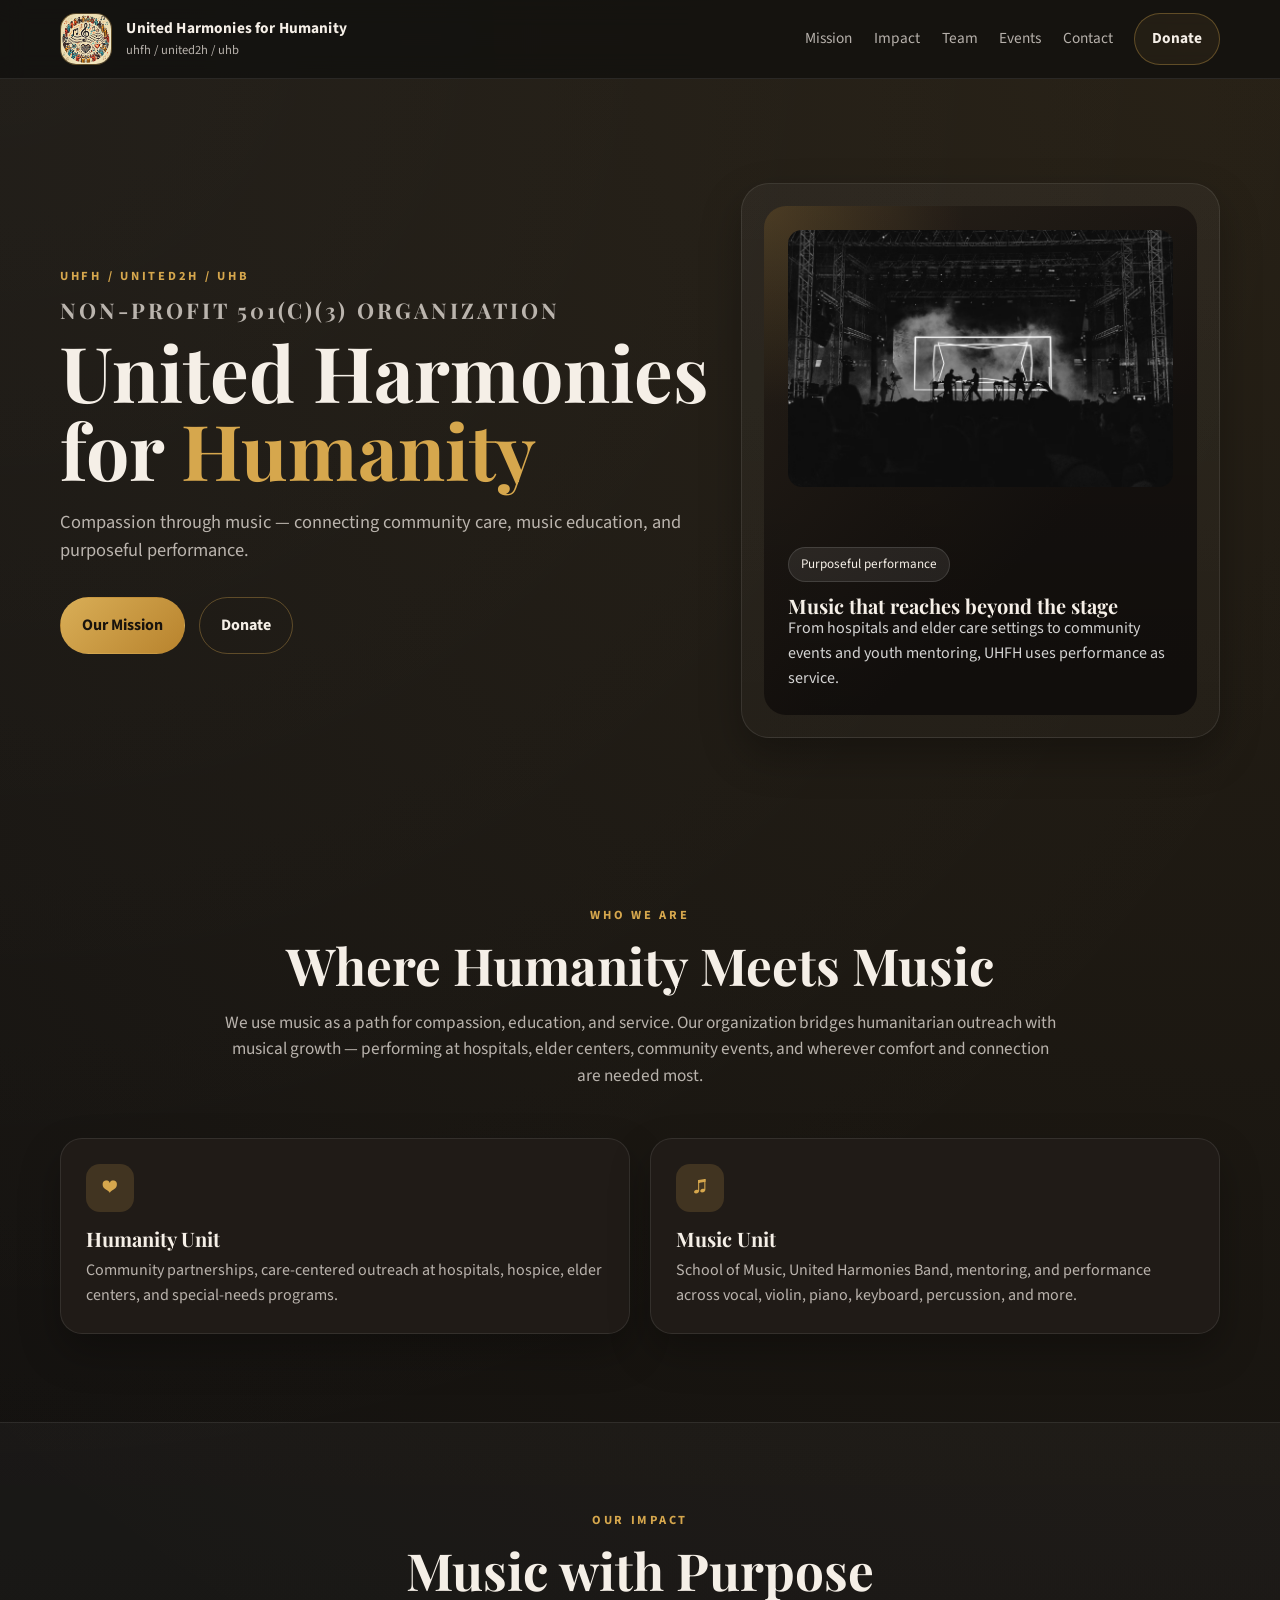
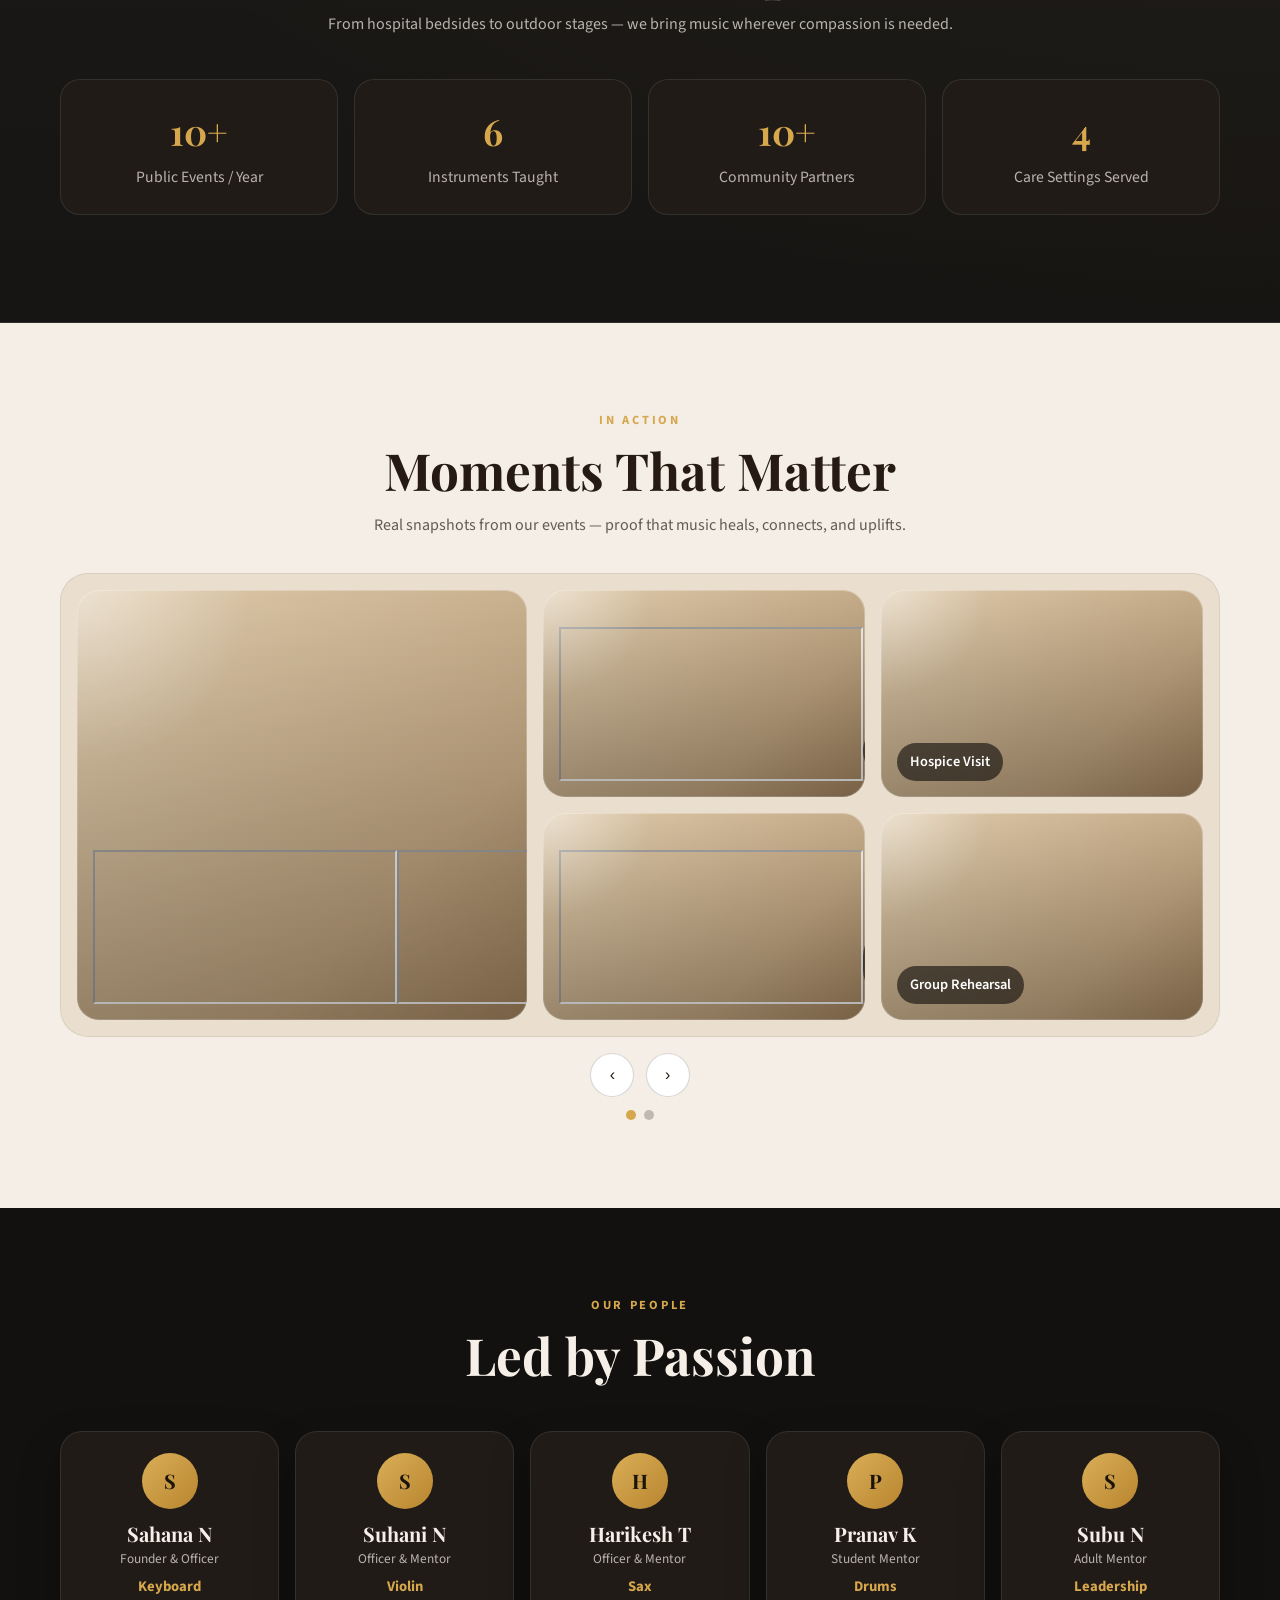
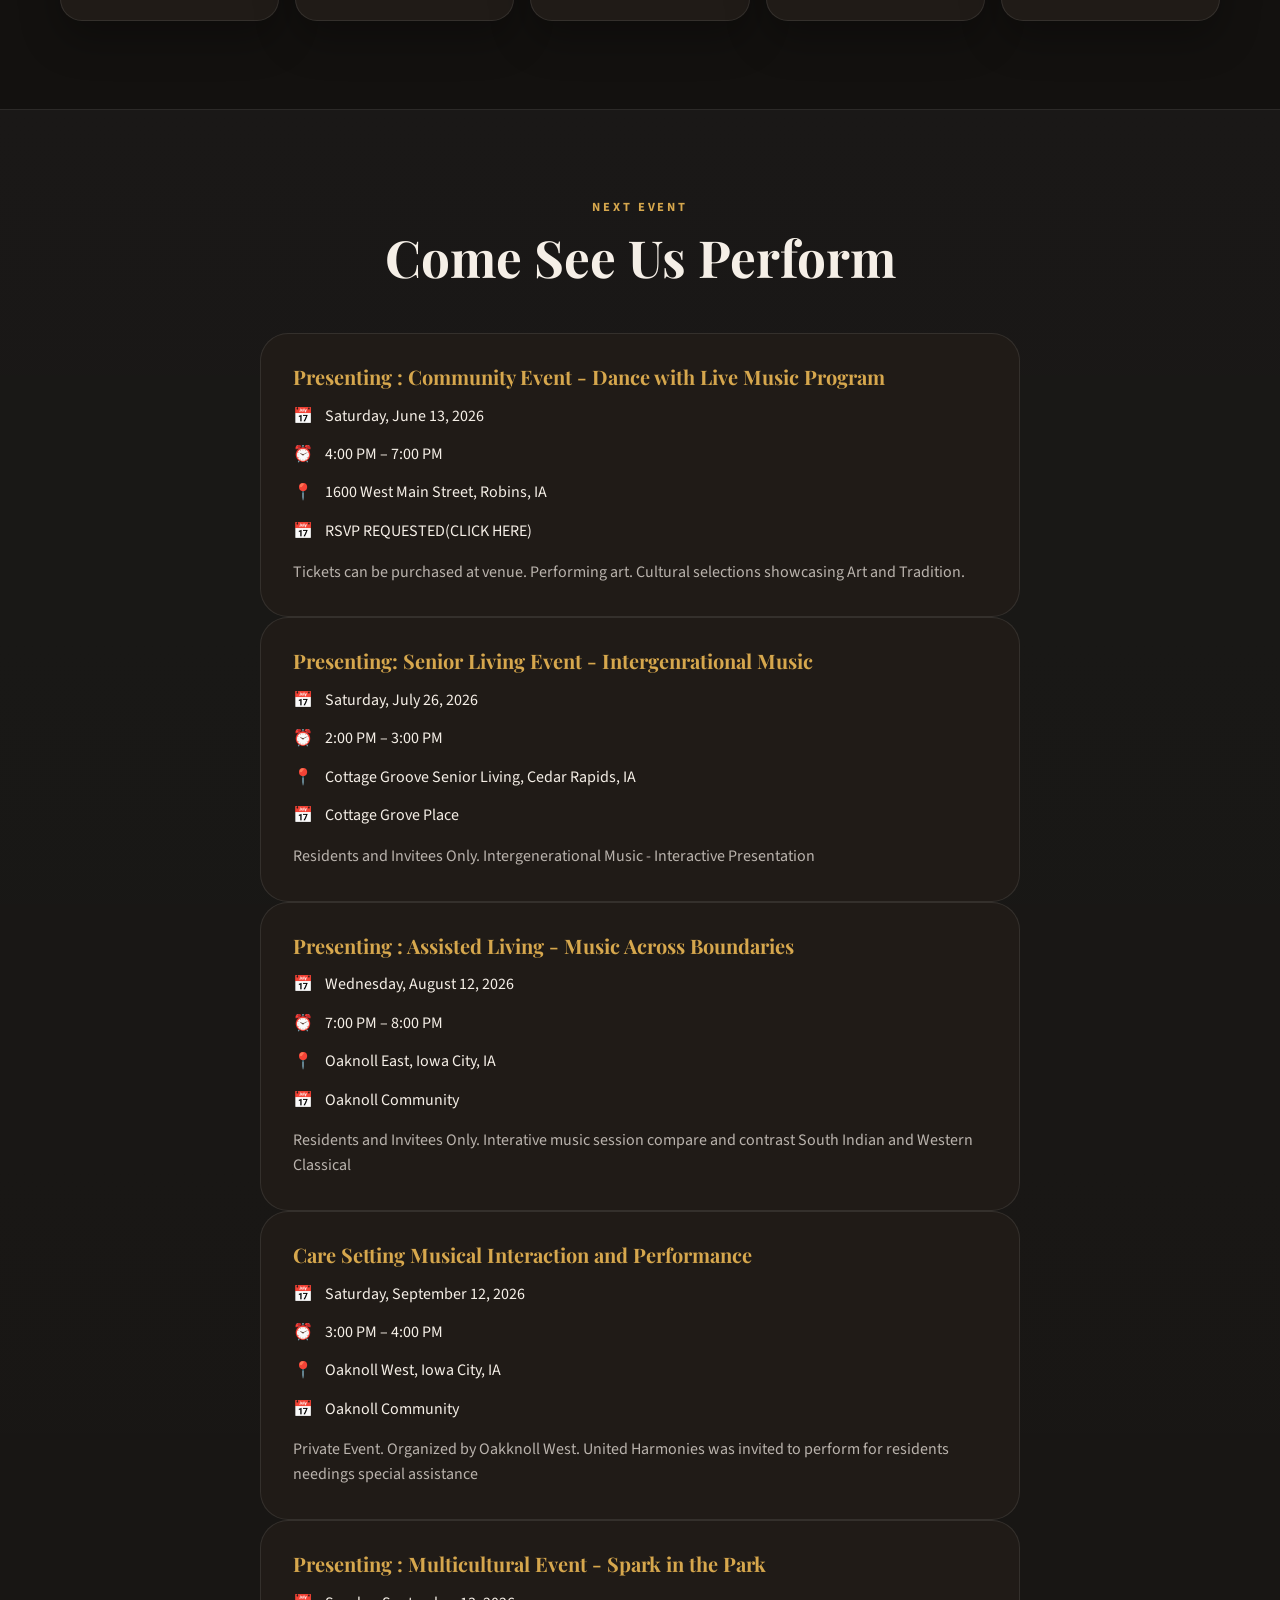
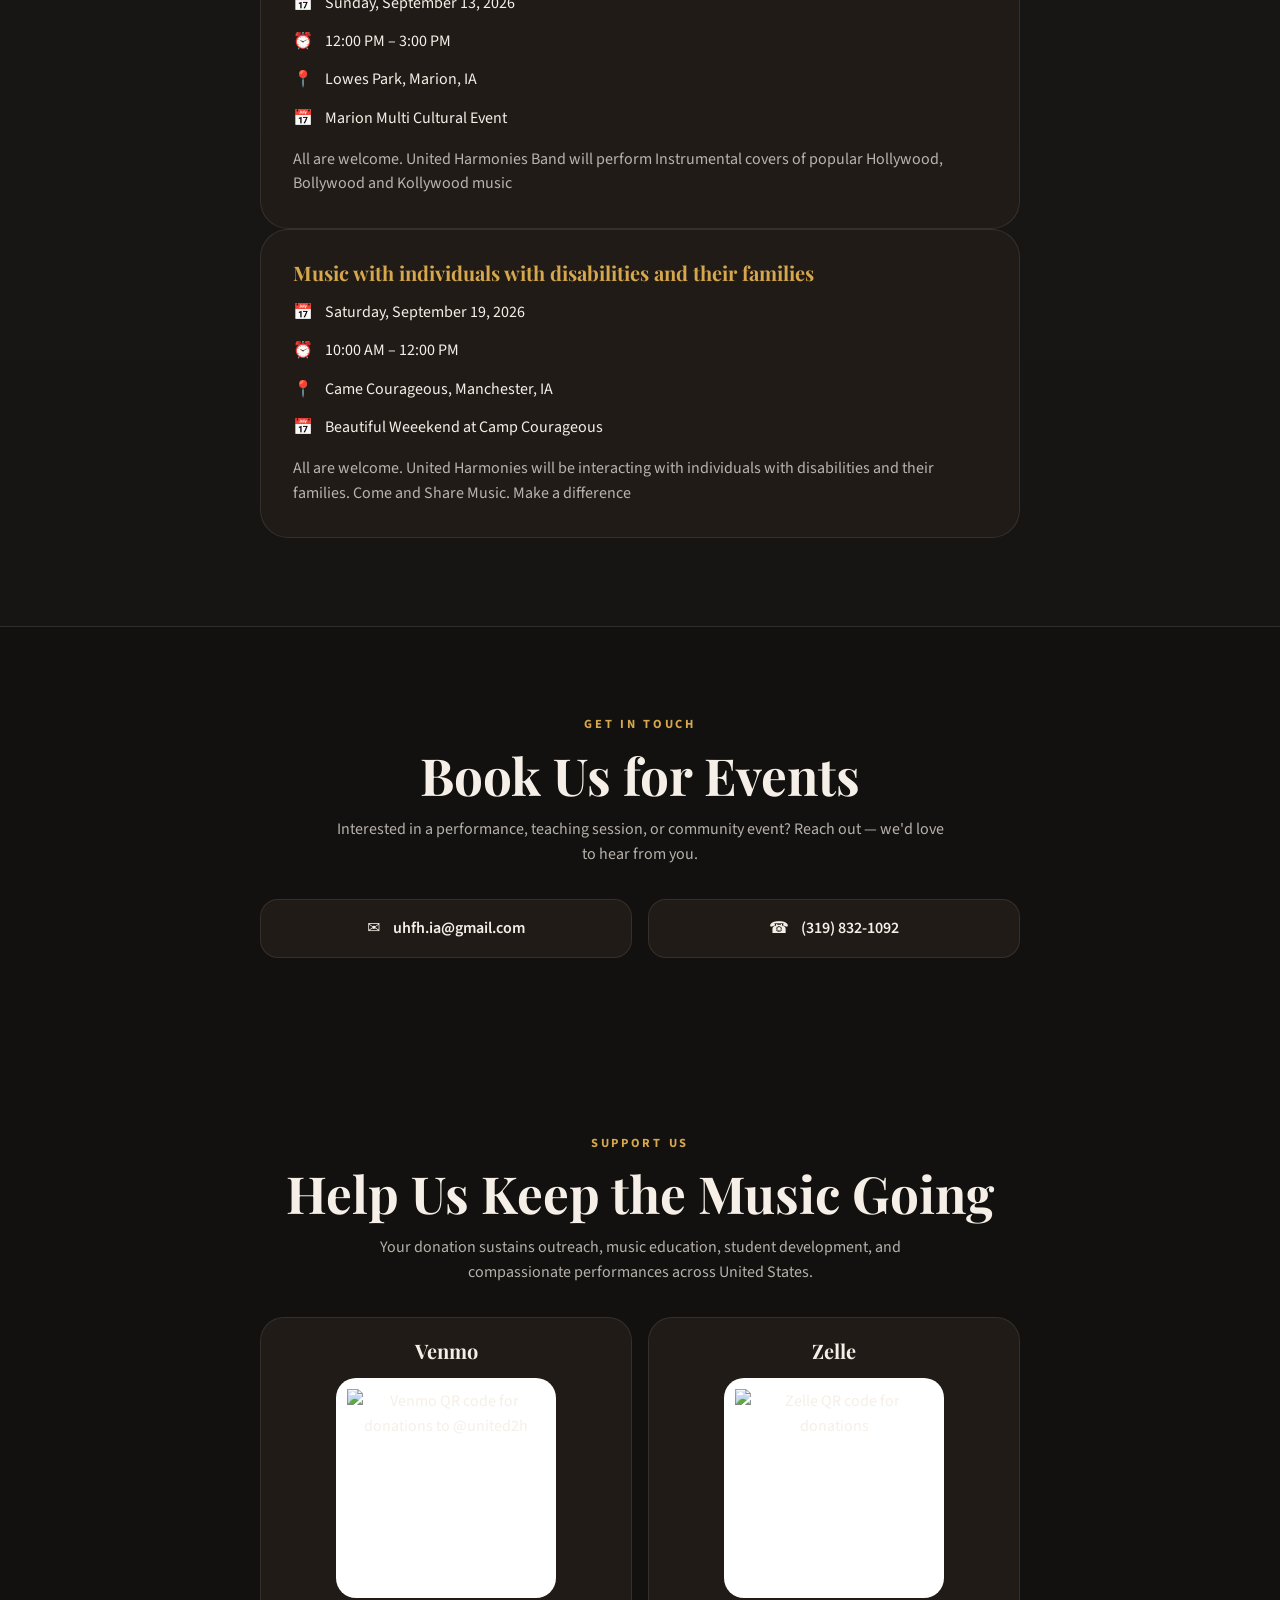
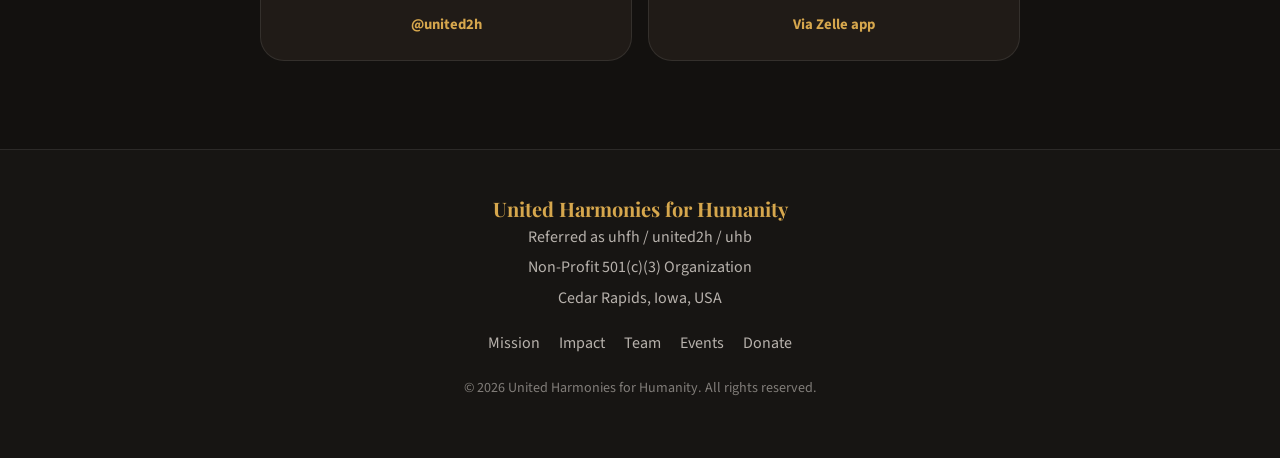
==== index.html @ 69eda187 "Update index.html" ====
<!DOCTYPE html>
<html lang="en">
<head>
  <meta charset="UTF-8" />
  <meta name="viewport" content="width=device-width, initial-scale=1.0" />
  <title>United Harmonies for Humanity — Compassion Through Music</title>
  <meta name="description" content="Non-profit org using music for humanitarian outreach, education, and community care." />
  <meta name="author" content="United Harmonies for Humanity" />
  <meta property="og:type" content="website" />
  <meta property="og:title" content="United Harmonies for Humanity — Compassion Through Music" />
  <meta property="og:description" content="Non-profit org using music for humanitarian outreach, education, and community care." />
  <meta name="twitter:card" content="summary_large_image" />
  <meta name="twitter:title" content="United Harmonies for Humanity — Compassion Through Music" />
  <meta name="twitter:description" content="Non-profit org using music for humanitarian outreach, education, and community care." />
  <link rel="icon" type="image/gif" href="./logo.GIF" />
  <link rel="preconnect" href="https://fonts.googleapis.com">
  <link rel="preconnect" href="https://fonts.gstatic.com" crossorigin>
  <link href="https://fonts.googleapis.com/css2?family=Playfair+Display:wght@500;600;700&family=Source+Sans+3:wght@400;500;600;700&display=swap" rel="stylesheet">
  <style>
    :root {
      --bg: #13110f;
      --bg-soft: #1b1714;
      --panel: #201b17;
      --panel-2: #f4eee6;
      --line: rgba(255,255,255,.09);
      --text: #f5efe7;
      --muted: rgba(245,239,231,.72);
      --muted-dark: rgba(38,28,19,.70);
      --gold: #d6a74d;
      --gold-soft: rgba(214,167,77,.18);
      --shadow: 0 18px 40px rgba(0,0,0,.28);
      --radius: 22px;
      --container: 1160px;
    }

    * { box-sizing: border-box; }
    html { scroll-behavior: smooth; }
    body {
      margin: 0;
      font-family: "Source Sans 3", system-ui, sans-serif;
      color: var(--text);
      background:
        radial-gradient(circle at top right, rgba(214,167,77,.10), transparent 28%),
        radial-gradient(circle at top left, rgba(255,255,255,.04), transparent 22%),
        var(--bg);
      line-height: 1.55;
    }

    img { max-width: 100%; display: block; }
    a { color: inherit; text-decoration: none; }
    .container { width: min(var(--container), calc(100% - 2rem)); margin: 0 auto; }
    .eyebrow {
      text-transform: uppercase;
      letter-spacing: .22em;
      font-size: .78rem;
      color: var(--gold);
      margin-bottom: .8rem;
      font-weight: 700;
    }
    h1, h2, h3 {
      font-family: "Playfair Display", Georgia, serif;
      line-height: 1.08;
      margin: 0;
    }
    h1 { font-size: clamp(2.75rem, 6vw, 5.5rem); }
    .hero-title { line-height: 1.02; }
    .hero-title .org-type {
      display: block;
      font-size: clamp(1rem, 2vw, 1.35rem);
      letter-spacing: 0.14em;
      text-transform: uppercase;
      color: var(--muted);
      margin-bottom: 0.65rem;
      font-weight: 700;
    }
    .hero-title .org-name { display: block; }
    .hero-title .gold-word { color: var(--gold); }
    h2 { font-size: clamp(2rem, 4vw, 3.2rem); }
    h3 { font-size: 1.25rem; }
    p { margin: 0; }
    section { padding: 5.5rem 0; }

    .site-header {
      position: sticky;
      top: 0;
      z-index: 30;
      backdrop-filter: blur(12px);
      background: rgba(19,17,15,.84);
      border-bottom: 1px solid var(--line);
    }
    .nav-wrap {
      display: flex;
      align-items: center;
      justify-content: space-between;
      gap: 1rem;
      min-height: 78px;
    }
    .brand {
      display: flex;
      align-items: center;
      gap: .9rem;
      min-width: 0;
    }
    .brand-mark {
      width: 52px;
      height: 52px;
      border-radius: 16px;
      overflow: hidden;
      background: linear-gradient(135deg, rgba(214,167,77,.25), rgba(255,255,255,.06));
      border: 1px solid rgba(214,167,77,.22);
      flex: 0 0 auto;
    }
    .brand-copy {
      min-width: 0;
    }
    .brand-copy strong {
      display: block;
      font-size: .96rem;
      letter-spacing: .01em;
    }
    .brand-copy span {
      display: block;
      font-size: .79rem;
      color: var(--muted);
    }

    .nav-links {
      display: flex;
      align-items: center;
      gap: 1.35rem;
      flex-wrap: wrap;
    }
    .nav-links a {
      color: var(--muted);
      font-size: .96rem;
      transition: color .2s ease;
    }
    .nav-links a:hover,
    .nav-links a:focus-visible { color: var(--gold); }
    .nav-cta {
      padding: .8rem 1.05rem;
      border-radius: 999px;
      border: 1px solid rgba(214,167,77,.34);
      background: rgba(214,167,77,.08);
      color: var(--text) !important;
      font-weight: 700;
    }
    .menu-toggle {
      display: none;
      background: transparent;
      color: var(--text);
      border: 1px solid var(--line);
      border-radius: 12px;
      padding: .65rem .8rem;
      font-size: 1rem;
    }

    .hero {
      padding: 6.5rem 0 5rem;
    }
    .hero-grid {
      display: grid;
      grid-template-columns: 1.15fr .85fr;
      gap: 2rem;
      align-items: center;
    }
    .hero-copy p.lead {
      font-size: 1.15rem;
      color: var(--muted);
      max-width: 42rem;
      margin-top: 1.2rem;
    }
    .hero-actions {
      margin-top: 2rem;
      display: flex;
      flex-wrap: wrap;
      gap: .9rem;
    }
    .btn {
      display: inline-flex;
      align-items: center;
      justify-content: center;
      gap: .55rem;
      padding: .95rem 1.3rem;
      border-radius: 999px;
      font-weight: 700;
      border: 1px solid transparent;
      transition: transform .18s ease, background .18s ease, border-color .18s ease, color .18s ease;
    }
    .btn:hover { transform: translateY(-1px); }
    .btn-primary {
      background: linear-gradient(135deg, #d9ae57, #b8832d);
      color: #19130d;
    }
    .btn-secondary {
      border-color: rgba(214,167,77,.35);
      background: transparent;
      color: var(--text);
    }
    .hero-card {
      background: linear-gradient(180deg, rgba(255,255,255,.04), rgba(255,255,255,.02));
      border: 1px solid var(--line);
      border-radius: 28px;
      padding: 1.4rem;
      box-shadow: var(--shadow);
    }
    .hero-panel {
      min-height: 420px;
      border-radius: 22px;
      overflow: hidden;
      background:
        linear-gradient(180deg, rgba(0,0,0,.08), rgba(0,0,0,.28)),
        radial-gradient(circle at top left, rgba(214,167,77,.22), transparent 30%),
        linear-gradient(135deg, #2c241c, #171310 65%);
      display: grid;
      align-content: end;
      padding: 1.5rem;
    }
    .hero-panel .panel-badge {
      width: fit-content;
      padding: .4rem .75rem;
      border-radius: 999px;
      background: rgba(255,255,255,.08);
      border: 1px solid rgba(255,255,255,.12);
      color: var(--text);
      font-size: .82rem;
      margin-bottom: .8rem;
    }
    .hero-panel p {
      color: rgba(255,255,255,.82);
      max-width: 24rem;
    }

    .mission-copy {
      text-align: center;
      max-width: 52rem;
      margin: 0 auto 3rem;
    }
    .mission-copy p:last-child {
      margin-top: 1rem;
      font-size: 1.08rem;
      color: var(--muted);
    }
    .two-up {
      display: grid;
      grid-template-columns: repeat(2, minmax(0, 1fr));
      gap: 1.25rem;
      margin-top: 2.2rem;
    }
    .card {
      background: var(--panel);
      border: 1px solid var(--line);
      border-radius: var(--radius);
      padding: 1.55rem;
      box-shadow: var(--shadow);
    }
    .card.light {
      background: var(--panel-2);
      color: #261d15;
      border-color: rgba(38,29,21,.08);
      box-shadow: none;
    }
    .icon-chip {
      width: 48px;
      height: 48px;
      border-radius: 14px;
      display: grid;
      place-items: center;
      background: var(--gold-soft);
      color: var(--gold);
      font-size: 1.2rem;
      margin-bottom: 1rem;
    }
    .card p { margin-top: .55rem; color: var(--muted); }
    .light p { color: var(--muted-dark); }

    .impact {
      background: linear-gradient(180deg, rgba(255,255,255,.03), rgba(255,255,255,.015));
      border-block: 1px solid var(--line);
    }
    .impact-copy {
      text-align: center;
      max-width: 42rem;
      margin: 0 auto 2.6rem;
    }
    .impact-copy p:last-child { color: var(--muted); margin-top: .9rem; }
    .stats {
      display: grid;
      grid-template-columns: repeat(4, minmax(0, 1fr));
      gap: 1rem;
      margin-bottom: 1.2rem;
    }
    .stat {
      text-align: center;
      background: var(--panel);
      border: 1px solid var(--line);
      border-radius: 20px;
      padding: 1.5rem 1rem;
    }
    .stat strong {
      display: block;
      font-size: clamp(1.6rem, 4vw, 2.25rem);
      color: var(--gold);
      margin-bottom: .35rem;
      font-family: "Playfair Display", Georgia, serif;
    }
    .stat span { color: var(--muted); font-size: .98rem; }

    .gallery-wrap {
      background: #f4eee6;
      color: #251b12;
    }
    .gallery-head {
      text-align: center;
      max-width: 42rem;
      margin: 0 auto 2.2rem;
    }
    .gallery-head p:last-child { color: var(--muted-dark); margin-top: .9rem; }
    .gallery-stage {
      position: relative;
      overflow: hidden;
      border-radius: 28px;
      border: 1px solid rgba(38,29,21,.08);
      background: #eadfce;
    }
    .gallery-track {
      display: flex;
      transition: transform .35s ease;
      will-change: transform;
    }
    .slide {
      min-width: 100%;
      padding: 1rem;
    }
    .slide-grid {
      display: grid;
      grid-template-columns: 1.4fr 1fr 1fr;
      gap: 1rem;
      min-height: 430px;
    }
    .gallery-item {
      position: relative;
      border-radius: 22px;
      overflow: hidden;
      background: linear-gradient(135deg, #ddc8a7, #bda17c 70%, #9f805b);
      box-shadow: inset 0 0 0 1px rgba(255,255,255,.28);
      display: flex;
      align-items: end;
      padding: 1rem;
      min-height: 190px;
    }
    .gallery-item.large {
      min-height: 100%;
      grid-row: span 2;
    }
    .gallery-item::before {
      content: "";
      position: absolute;
      inset: 0;
      background:
        linear-gradient(180deg, rgba(255,255,255,.06), rgba(0,0,0,.25)),
        radial-gradient(circle at top left, rgba(255,255,255,.45), transparent 28%);
    }
    .gallery-item span {
      position: relative;
      z-index: 1;
      background: rgba(17,14,12,.62);
      color: #fff;
      border-radius: 999px;
      padding: .48rem .8rem;
      font-size: .9rem;
      font-weight: 600;
    }
    .gallery-controls {
      display: flex;
      justify-content: center;
      gap: .7rem;
      margin-top: 1rem;
    }
    .gallery-controls button {
      border: 1px solid rgba(38,29,21,.18);
      background: white;
      color: #241a11;
      width: 44px;
      height: 44px;
      border-radius: 999px;
      font-size: 1rem;
      cursor: pointer;
    }
    .gallery-dots {
      display: flex;
      justify-content: center;
      gap: .45rem;
      margin-top: .8rem;
    }
    .gallery-dots button {
      width: 10px;
      height: 10px;
      border-radius: 999px;
      border: 0;
      background: rgba(38,29,21,.25);
      cursor: pointer;
      padding: 0;
    }
    .gallery-dots button.active { background: var(--gold); }

    .team-grid {
      display: grid;
      grid-template-columns: repeat(5, minmax(0, 1fr));
      gap: 1rem;
    }
    .member {
      text-align: center;
      padding: 1.3rem 1rem;
    }
    .avatar {
      width: 56px;
      height: 56px;
      border-radius: 999px;
      margin: 0 auto .85rem;
      display: grid;
      place-items: center;
      background: linear-gradient(135deg, #d9ae57, #b9852f);
      color: #1a140d;
      font-family: "Playfair Display", Georgia, serif;
      font-size: 1.25rem;
      font-weight: 700;
    }
    .member small {
      display: block;
      color: var(--muted);
      margin-top: .3rem;
    }
    .member .instrument {
      color: var(--gold);
      font-weight: 700;
      margin-top: .4rem;
      font-size: .92rem;
    }

    .event-card,
    .contact-box,
    .donate-grid {
      max-width: 760px;
      margin-inline: auto;
    }
    .event-card {
      background: var(--panel);
      border: 1px solid var(--line);
      border-radius: 28px;
      padding: 2rem;
    }
    .event-meta {
      margin-top: 1rem;
      display: grid;
      gap: .85rem;
    }
    .event-meta div,
    .contact-link {
      display: flex;
      align-items: center;
      gap: .75rem;
    }
    .event-card p:last-child {
      margin-top: 1rem;
      color: var(--muted);
    }

    .contact-box {
      text-align: center;
    }
    .contact-box > p:last-of-type {
      color: var(--muted);
      max-width: 38rem;
      margin: .9rem auto 0;
    }
    .contact-links {
      margin-top: 2rem;
      display: grid;
      grid-template-columns: repeat(2, minmax(0, 1fr));
      gap: 1rem;
    }
    .contact-link {
      justify-content: center;
      padding: 1rem 1.1rem;
      border-radius: 18px;
      border: 1px solid var(--line);
      background: var(--panel);
      font-weight: 600;
      color: var(--text);
    }

    .donate-grid {
      display: grid;
      grid-template-columns: repeat(2, minmax(0, 1fr));
      gap: 1rem;
      margin-top: 2rem;
    }
    .donate-card {
      text-align: center;
      background: var(--panel);
      border: 1px solid var(--line);
      border-radius: 24px;
      padding: 1.4rem;
    }
    .qr-box {
      width: min(100%, 220px);
      aspect-ratio: 1;
      margin: 1rem auto .9rem;
      padding: .7rem;
      border-radius: 20px;
      background: white;
    }
    .donate-card small {
      color: var(--gold);
      font-weight: 700;
      font-size: .92rem;
    }

    .site-footer {
      border-top: 1px solid var(--line);
      padding: 3rem 0 3.6rem;
      background: rgba(255,255,255,.015);
    }
    .footer-inner {
      text-align: center;
    }
    .footer-inner p {
      color: var(--muted);
      margin-top: .35rem;
    }
    .footer-nav {
      margin-top: 1.3rem;
      display: flex;
      justify-content: center;
      gap: 1.2rem;
      flex-wrap: wrap;
    }
    .footer-nav a { color: var(--muted); }
    .footer-nav a:hover { color: var(--gold); }
    .copyright {
      margin-top: 1.4rem !important;
      font-size: .88rem;
      color: rgba(245,239,231,.48) !important;
    }

    @media (max-width: 980px) {
      .hero-grid,
      .two-up,
      .stats,
      .team-grid,
      .contact-links,
      .donate-grid { grid-template-columns: 1fr 1fr; }
      .hero-grid { grid-template-columns: 1fr; }
      .team-grid { grid-template-columns: repeat(3, 1fr); }
      .stats { grid-template-columns: repeat(2, 1fr); }
      .slide-grid { grid-template-columns: 1fr 1fr; min-height: auto; }
      .gallery-item.large { grid-row: auto; min-height: 230px; grid-column: 1 / -1; }
      .nav-links {
        position: absolute;
        left: 1rem;
        right: 1rem;
        top: calc(100% + .6rem);
        background: rgba(19,17,15,.98);
        border: 1px solid var(--line);
        border-radius: 20px;
        padding: 1rem;
        display: none;
        flex-direction: column;
        align-items: stretch;
      }
      .nav-links.open { display: flex; }
      .menu-toggle { display: inline-flex; }
    }

    @media (max-width: 720px) {
      section { padding: 4.4rem 0; }
      .hero { padding-top: 4.8rem; }
      .team-grid,
      .two-up,
      .contact-links,
      .donate-grid { grid-template-columns: 1fr; }
      .slide-grid { grid-template-columns: 1fr; }
      .gallery-item.large { min-height: 220px; }
      .gallery-item { min-height: 160px; }
      .stats { grid-template-columns: 1fr; }
      .brand-copy span { display: none; }
    }
  </style>
</head>
<body>
  <header class="site-header">
    <div class="container nav-wrap">
      <a class="brand" href="#top" aria-label="United Harmonies for Humanity home">
        <span class="brand-mark">
          <img src="./logo.GIF" alt="United Harmonies for Humanity logo" onerror="this.style.display='none'">
        </span>
        <span class="brand-copy">
          <strong>United Harmonies for Humanity</strong>
          <span>uhfh / united2h / uhb</span>
        </span>
      </a>

      <button class="menu-toggle" type="button" aria-expanded="false" aria-controls="site-nav">☰</button>

      <nav class="nav-links" id="site-nav" aria-label="Primary navigation">
        <a href="#mission">Mission</a>
        <a href="#pillars">Impact</a>
        <a href="#team">Team</a>
        <a href="#event">Events</a>
        <a href="#contact">Contact</a>
        <a href="#donate" class="nav-cta">Donate</a>
      </nav>
    </div>
  </header>

  <main id="top">
    <section class="hero">
      <div class="container hero-grid">
        <div class="hero-copy">
          <p class="eyebrow">uhfh / united2h / uhb </p>
          <h1 class="hero-title"><span class="org-type">Non-Profit 501(c)(3) Organization</span><span class="org-name">United Harmonies for <span class="gold-word">Humanity</span></span></h1>
          <p class="lead">Compassion through music — connecting community care, music education, and purposeful performance.</p>
          <div class="hero-actions">
            <a class="btn btn-primary" href="#mission">Our Mission</a>
            <a class="btn btn-secondary" href="#donate">Donate</a>
          </div>
        </div>

        <div class="hero-card">
          <div class="hero-panel">
<div style="text-align: center; margin-bottom: 40px;">
  <img src="stage.jpg" alt="UHFH performance" style="
    width: 100%;
    max-height: 420px;
    object-fit: cover;
    border-radius: 14px;
margin-bottom: 20px;
  ">
</div>
            <div class="panel-badge">Purposeful performance</div>
            <h3>Music that reaches beyond the stage</h3>
            <p>From hospitals and elder care settings to community events and youth mentoring, UHFH uses performance as service.</p>
          </div>
        </div>
      </div>
    </section>

    <section id="mission">
      <div class="container">
        <div class="mission-copy">
          <p class="eyebrow">Who We Are</p>
          <h2>Where Humanity Meets Music</h2>
          <p>We use music as a path for compassion, education, and service. Our organization bridges humanitarian outreach with musical growth — performing at hospitals, elder centers, community events, and wherever comfort and connection are needed most.</p>
        </div>

        <div class="two-up">
          <article class="card">
            <div class="icon-chip">❤</div>
            <h3>Humanity Unit</h3>
            <p>Community partnerships, care-centered outreach at hospitals, hospice, elder centers, and special-needs programs.</p>
          </article>
          <article class="card">
            <div class="icon-chip">♫</div>
            <h3>Music Unit</h3>
            <p>School of Music, United Harmonies Band, mentoring, and performance across vocal, violin, piano, keyboard, percussion, and more.</p>
          </article>
        </div>
      </div>
    </section>

    <section id="pillars" class="impact">
      <div class="container">
        <div class="impact-copy">
          <p class="eyebrow">Our Impact</p>
          <h2>Music with Purpose</h2>
          <p>From hospital bedsides to outdoor stages — we bring music wherever compassion is needed.</p>
        </div>

        <div class="stats">
          <div class="stat"><strong>10+</strong><span>Public Events / Year</span></div>
          <div class="stat"><strong>6</strong><span>Instruments Taught</span></div>
          <div class="stat"><strong>10+</strong><span>Community Partners</span></div>
          <div class="stat"><strong>4</strong><span>Care Settings Served</span></div>
        </div>
      </div>
    </section>

    <section class="gallery-wrap">
      <div class="container">
        <div class="gallery-head">
          <p class="eyebrow">In Action</p>
          <h2>Moments That Matter</h2>
          <p>Real snapshots from our events — proof that music heals, connects, and uplifts.</p>
        </div>

        <div class="gallery-stage" aria-label="Photo highlights carousel">
          <div class="gallery-track" id="galleryTrack">
            <div class="slide">
              <div class="slide-grid">
                <div class="gallery-item large">

  <iframe
    src="https://www.youtube.com/embed/0cAkGxhjtXA"
    title="United2h - Thanksgiving Event"
    loading="lazy"
    allow="accelerometer; autoplay; clipboard-write; encrypted-media; gyroscope; picture-in-picture; web-share"
    allowfullscreen>
  </iframe>

  <iframe
    src="https://www.youtube.com/embed/Rpg1jCaFRjY"
    title="UHB - Eastern Iowa Tamil Sangam Diwali Event"
    loading="lazy"
    allow="accelerometer; autoplay; clipboard-write; encrypted-media; gyroscope; picture-in-picture; web-share"
    allowfullscreen>
  </iframe>

  <span>Concert Performance</span>

</div>
                <div class="gallery-item">
                 
                  <iframe
        src="https://www.youtube.com/embed/9HEVljYWvt8"
        title="UHB Basement Practice"
        loading="lazy"
        allow="accelerometer; autoplay; clipboard-write; encrypted-media; gyroscope; picture-in-picture; web-share"
        allowfullscreen>
      </iframe> 
                  
                  <span>Music Practice</span></div>
                <div class="gallery-item"><span>Hospice Visit</span></div>
                <div class="gallery-item">
                  <iframe
        src="https://www.youtube.com/embed/xkp4f5cCn6c"
        title="Music at Care Facility"
        loading="lazy"
        allow="accelerometer; autoplay; clipboard-write; encrypted-media; gyroscope; picture-in-picture; web-share"
        allowfullscreen>
      </iframe> <span>Care Facility Event</span></div>
                <div class="gallery-item"><span>Group Rehearsal</span></div>
              </div>
            </div>
            <div class="slide">
              <div class="slide-grid">
                <div class="gallery-item large">
                 <iframe
        src="https://www.youtube.com/embed/HpHsjYtfI2A"
        title="United Harmonies for Humanity - Elder Care Session"
        loading="lazy"
        allow="accelerometer; autoplay; clipboard-write; encrypted-media; gyroscope; picture-in-picture; web-share"
        allowfullscreen>
      </iframe>
<span>Elder Care Session</span></div>
                <div class="gallery-item"><span>Youth Workshop</span></div>
                <div class="gallery-item">
                   
                  
                  
                  <span>Special Needs Event</span></div>
                <div class="gallery-item"><span>Fundraiser Gala</span></div>
                <div class="gallery-item"><span>Volunteer Day</span></div>
              </div>
            </div>
          </div>
        </div>

        <div class="gallery-controls">
          <button type="button" id="prevSlide" aria-label="Previous slide">‹</button>
          <button type="button" id="nextSlide" aria-label="Next slide">›</button>
        </div>
        <div class="gallery-dots" id="galleryDots" aria-label="Slide navigation"></div>
      </div>
    </section>

    <section id="team">
      <div class="container">
        <div class="mission-copy">
          <p class="eyebrow">Our People</p>
          <h2>Led by Passion</h2>
        </div>

        <div class="team-grid">
          <article class="card member">
            <div class="avatar">S</div>
            <h3>Sahana N</h3>
            <small>Founder &amp; Officer</small>
            <div class="instrument">Keyboard</div>
          </article>
          <article class="card member">
            <div class="avatar">S</div>
            <h3>Suhani N</h3>
            <small>Officer &amp; Mentor</small>
            <div class="instrument">Violin</div>
          </article>
          <article class="card member">
            <div class="avatar">H</div>
            <h3>Harikesh T</h3>
            <small>Officer &amp; Mentor</small>
            <div class="instrument">Sax</div>
          </article>
          <article class="card member">
            <div class="avatar">P</div>
            <h3>Pranav K</h3>
            <small>Student Mentor</small>
            <div class="instrument">Drums</div>
          </article>
          <article class="card member">
            <div class="avatar">S</div>
            <h3>Subu N</h3>
            <small>Adult Mentor</small>
            <div class="instrument">Leadership</div>
          </article>
        </div>
      </div>
    </section>

    <section id="event" class="impact">
      <div class="container">
        <div class="mission-copy">
          <p class="eyebrow">Next Event</p>
          <h2>Come See Us Perform</h2>
        </div>

        <div class="event-card">
          <h3 style="color: var(--gold);">Presenting : Community Event - Dance with Live Music Program</h3>
          <div class="event-meta">
            <div><span>📅</span><span>Saturday, June 13, 2026</span></div>
            <div><span>⏰</span><span>4:00 PM – 7:00 PM</span></div>
            <div><span>📍</span><span>1600 West Main Street, Robins, IA</span></div>
            <div><span>📅</span><span> <a href="https://evite.me/rbszyyPe6A">RSVP REQUESTED(CLICK HERE) </a></span></div>
          </div>
          <p>Tickets can be purchased at venue. Performing art. Cultural selections showcasing Art and Tradition. </p>
        </div>
      </div>
      <div class="event-card">
          <h3 style="color: var(--gold);">Presenting: Senior Living Event - Intergenrational Music</h3>
          <div class="event-meta">
            <div><span>📅</span><span>Saturday, July 26, 2026</span></div>
            <div><span>⏰</span><span>2:00 PM – 3:00 PM</span></div>
            <div><span>📍</span><span>Cottage Groove Senior Living, Cedar Rapids, IA</span></div>
            <div><span>📅</span><span> <a href="https://www.cottagegroveplace.com/"> Cottage Grove Place </a></span></div>
          </div>
          <p>Residents and Invitees Only. Intergenerational Music - Interactive Presentation </p>
        </div>
      </div>
      <div class="event-card">
          <h3 style="color: var(--gold);">Presenting : Assisted Living - Music Across Boundaries</h3>
          <div class="event-meta">
            <div><span>📅</span><span>Wednesday, August 12, 2026</span></div>
            <div><span>⏰</span><span>7:00 PM – 8:00 PM</span></div>
            <div><span>📍</span><span>Oaknoll East, Iowa City, IA</span></div>
            <div><span>📅</span><span> <a href="https://oaknoll.com/">Oaknoll Community </a></span></div>
          </div>
          <p>Residents and Invitees Only. Interative music session compare and contrast South Indian and Western Classical </p>
        </div>
      </div>
<div class="event-card">
          <h3 style="color: var(--gold);"> Care Setting Musical Interaction and Performance </h3>
          <div class="event-meta">
            <div><span>📅</span><span>Saturday, September 12, 2026</span></div>
            <div><span>⏰</span><span>3:00 PM – 4:00 PM</span></div>
            <div><span>📍</span><span>Oaknoll West, Iowa City, IA</span></div>
            <div><span>📅</span><span> <a href="https://oaknoll.com/">Oaknoll Community </a></span></div>
          </div>
          <p>Private Event. Organized by Oakknoll West. United Harmonies was invited to perform for residents needings special assistance       </div>
      </div>

<div class="event-card">
          <h3 style="color: var(--gold);">Presenting : Multicultural Event - Spark in the Park</h3>
          <div class="event-meta">
            <div><span>📅</span><span>Sunday, September 13, 2026</span></div>
            <div><span>⏰</span><span>12:00 PM – 3:00 PM</span></div>
            <div><span>📍</span><span>Lowes Park, Marion, IA</span></div>
            <div><span>📅</span><span> <a href="https://www.yenko.org/">Marion Multi Cultural Event</a></span></div>
          </div>
          <p>All are welcome. United Harmonies Band will perform Instrumental covers of popular Hollywood, Bollywood and Kollywood music </p>
        </div>
      </div>

<div class="event-card">
          <h3 style="color: var(--gold);">Music with individuals with disabilities and their families </h3>
          <div class="event-meta">
            <div><span>📅</span><span>Saturday, September 19, 2026</span></div>
            <div><span>⏰</span><span>10:00 AM – 12:00 PM</span></div>
            <div><span>📍</span><span>Came Courageous, Manchester, IA</span></div>
            <div><span>📅</span><span> <a href="https://campcourageous.org/">Beautiful Weeekend at Camp Courageous </a></span></div>
          </div>
          <p>All are welcome. United Harmonies will be interacting with individuals with disabilities and their families. Come and Share Music. Make a difference </p>
        </div>
      </div>


      
    </section>

    <section id="contact">
      <div class="container contact-box">
        <p class="eyebrow">Get In Touch</p>
        <h2>Book Us for Events</h2>
        <p>Interested in a performance, teaching session, or community event? Reach out — we'd love to hear from you.</p>

        <div class="contact-links">
          <a class="contact-link" href="mailto:uhfh.ia@gmail.com"><span>✉</span><span>uhfh.ia@gmail.com</span></a>
          <a class="contact-link" href="tel:+13198321092"><span>☎</span><span>(319) 832-1092</span></a>
        </div>
      </div>
    </section>

    <section id="donate">
      <div class="container contact-box">
        <p class="eyebrow">Support Us</p>
        <h2>Help Us Keep the Music Going</h2>
        <p>Your donation sustains outreach, music education, student development, and compassionate performances across United States.</p>

        <div class="donate-grid">
          <article class="donate-card">
            <h3>Venmo</h3>
            <div class="qr-box">
              <img src="https://www.uhfh.org/venmo-qr.JPG" alt="Venmo QR code for donations to @united2h" loading="lazy">
            </div>
            <small>@united2h</small>
          </article>
          <article class="donate-card">
            <h3>Zelle</h3>
            <div class="qr-box">
              <img src="https://www.uhfh.org/zelle-qr.PNG" alt="Zelle QR code for donations" loading="lazy">
            </div>
            <small>Via Zelle app</small>
          </article>
        </div>
      </div>
    </section>
  </main>

  <footer class="site-footer">
    <div class="container footer-inner">
      <h3 style="color: var(--gold);">United Harmonies for Humanity</h3>
      <p>Referred as uhfh / united2h / uhb </p>
      <p>Non-Profit 501(c)(3) Organization</p>
      <p>Cedar Rapids, Iowa, USA</p>

      <nav class="footer-nav" aria-label="Footer navigation">
        <a href="#mission">Mission</a>
        <a href="#pillars">Impact</a>
        <a href="#team">Team</a>
        <a href="#event">Events</a>
        <a href="#donate">Donate</a>
      </nav>

      <p class="copyright">© <span id="year"></span> United Harmonies for Humanity. All rights reserved.</p>
    </div>
  </footer>

  <script>
    const menuButton = document.querySelector('.menu-toggle');
    const nav = document.getElementById('site-nav');
    if (menuButton && nav) {
      menuButton.addEventListener('click', () => {
        const open = nav.classList.toggle('open');
        menuButton.setAttribute('aria-expanded', String(open));
      });

      nav.querySelectorAll('a').forEach(link => {
        link.addEventListener('click', () => {
          nav.classList.remove('open');
          menuButton.setAttribute('aria-expanded', 'false');
        });
      });
    }

    const track = document.getElementById('galleryTrack');
    const dotsHost = document.getElementById('galleryDots');
    const slides = track ? Array.from(track.children) : [];
    let currentSlide = 0;

    function renderDots() {
      if (!dotsHost) return;
      dotsHost.innerHTML = '';
      slides.forEach((_, index) => {
        const dot = document.createElement('button');
        dot.type = 'button';
        dot.setAttribute('aria-label', 'Go to slide ' + (index + 1));
        if (index === currentSlide) dot.classList.add('active');
        dot.addEventListener('click', () => goToSlide(index));
        dotsHost.appendChild(dot);
      });
    }

    function goToSlide(index) {
      if (!track || slides.length === 0) return;
      currentSlide = (index + slides.length) % slides.length;
      track.style.transform = `translateX(-${currentSlide * 100}%)`;
      [...dotsHost.children].forEach((dot, idx) => {
        dot.classList.toggle('active', idx === currentSlide);
      });
    }

    document.getElementById('prevSlide')?.addEventListener('click', () => goToSlide(currentSlide - 1));
    document.getElementById('nextSlide')?.addEventListener('click', () => goToSlide(currentSlide + 1));
    renderDots();
    goToSlide(0);

    document.getElementById('year').textContent = new Date().getFullYear();
  </script>
</body>
</html>
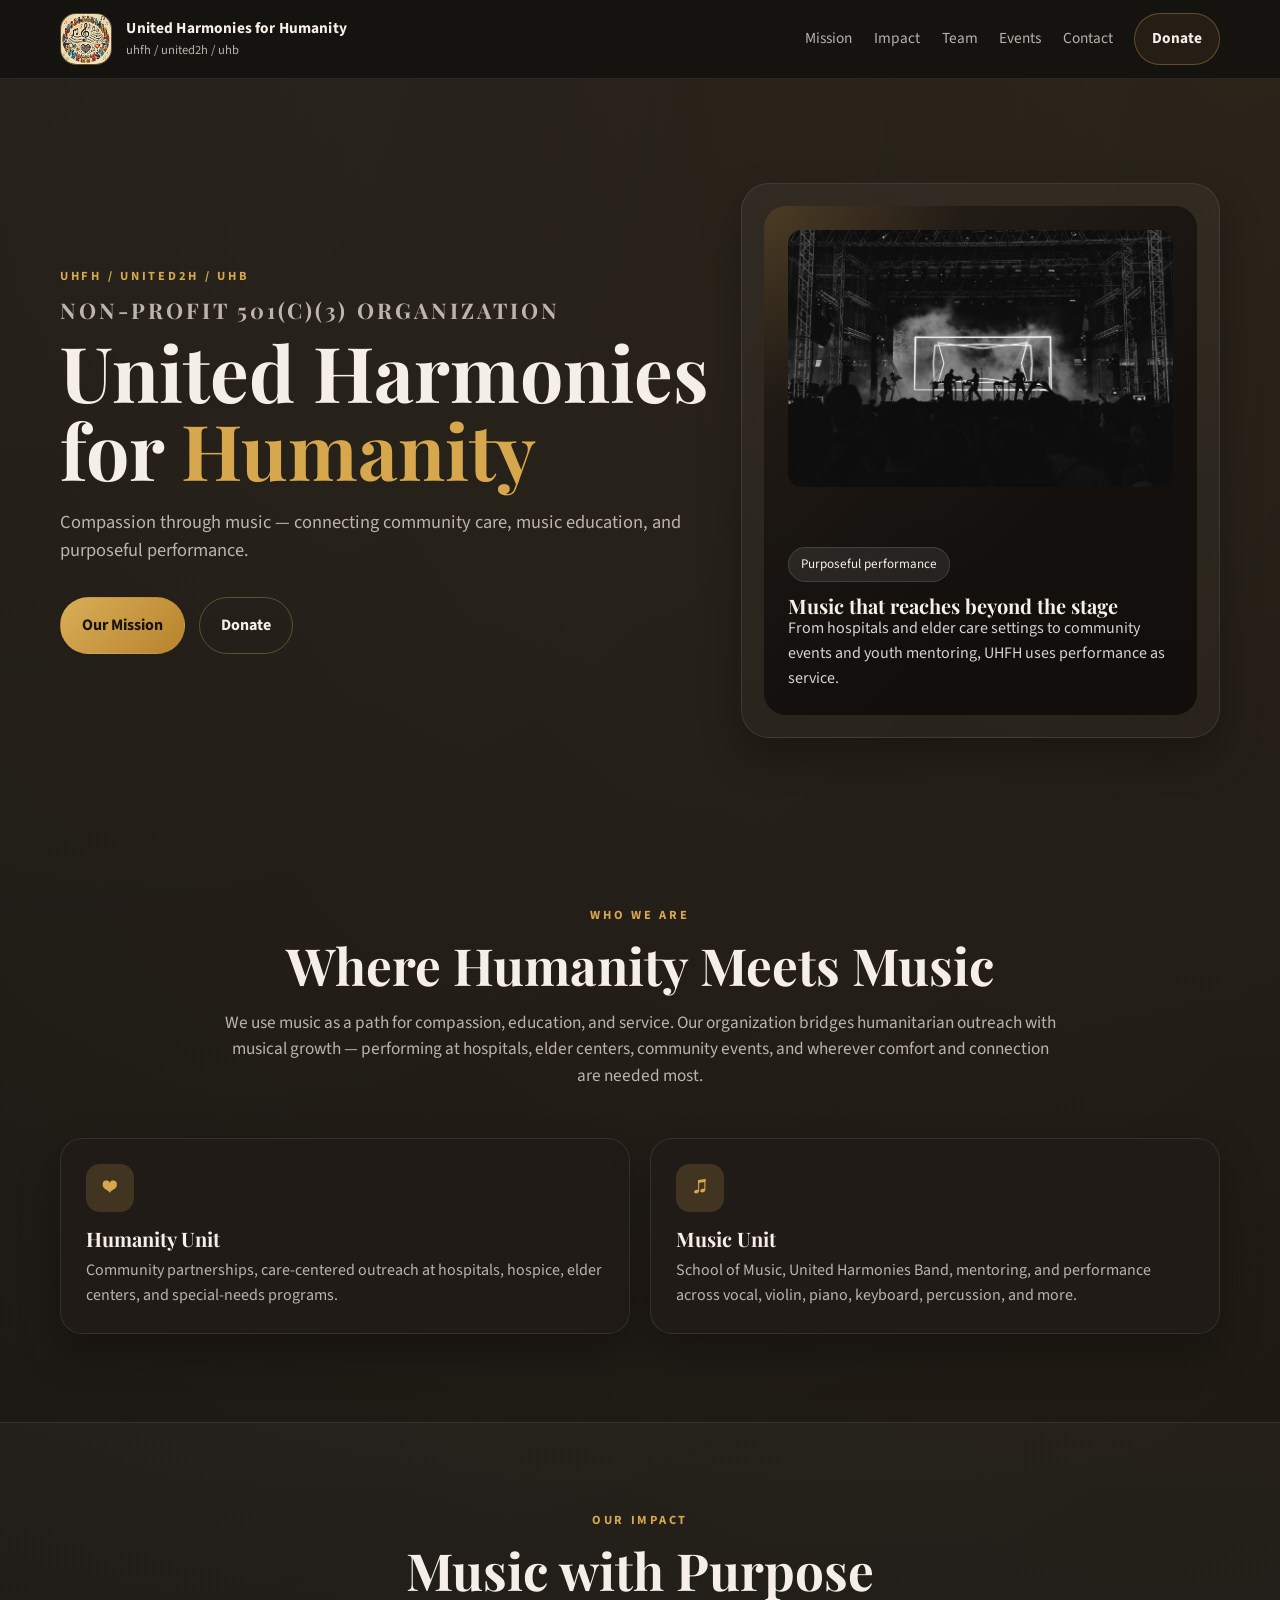
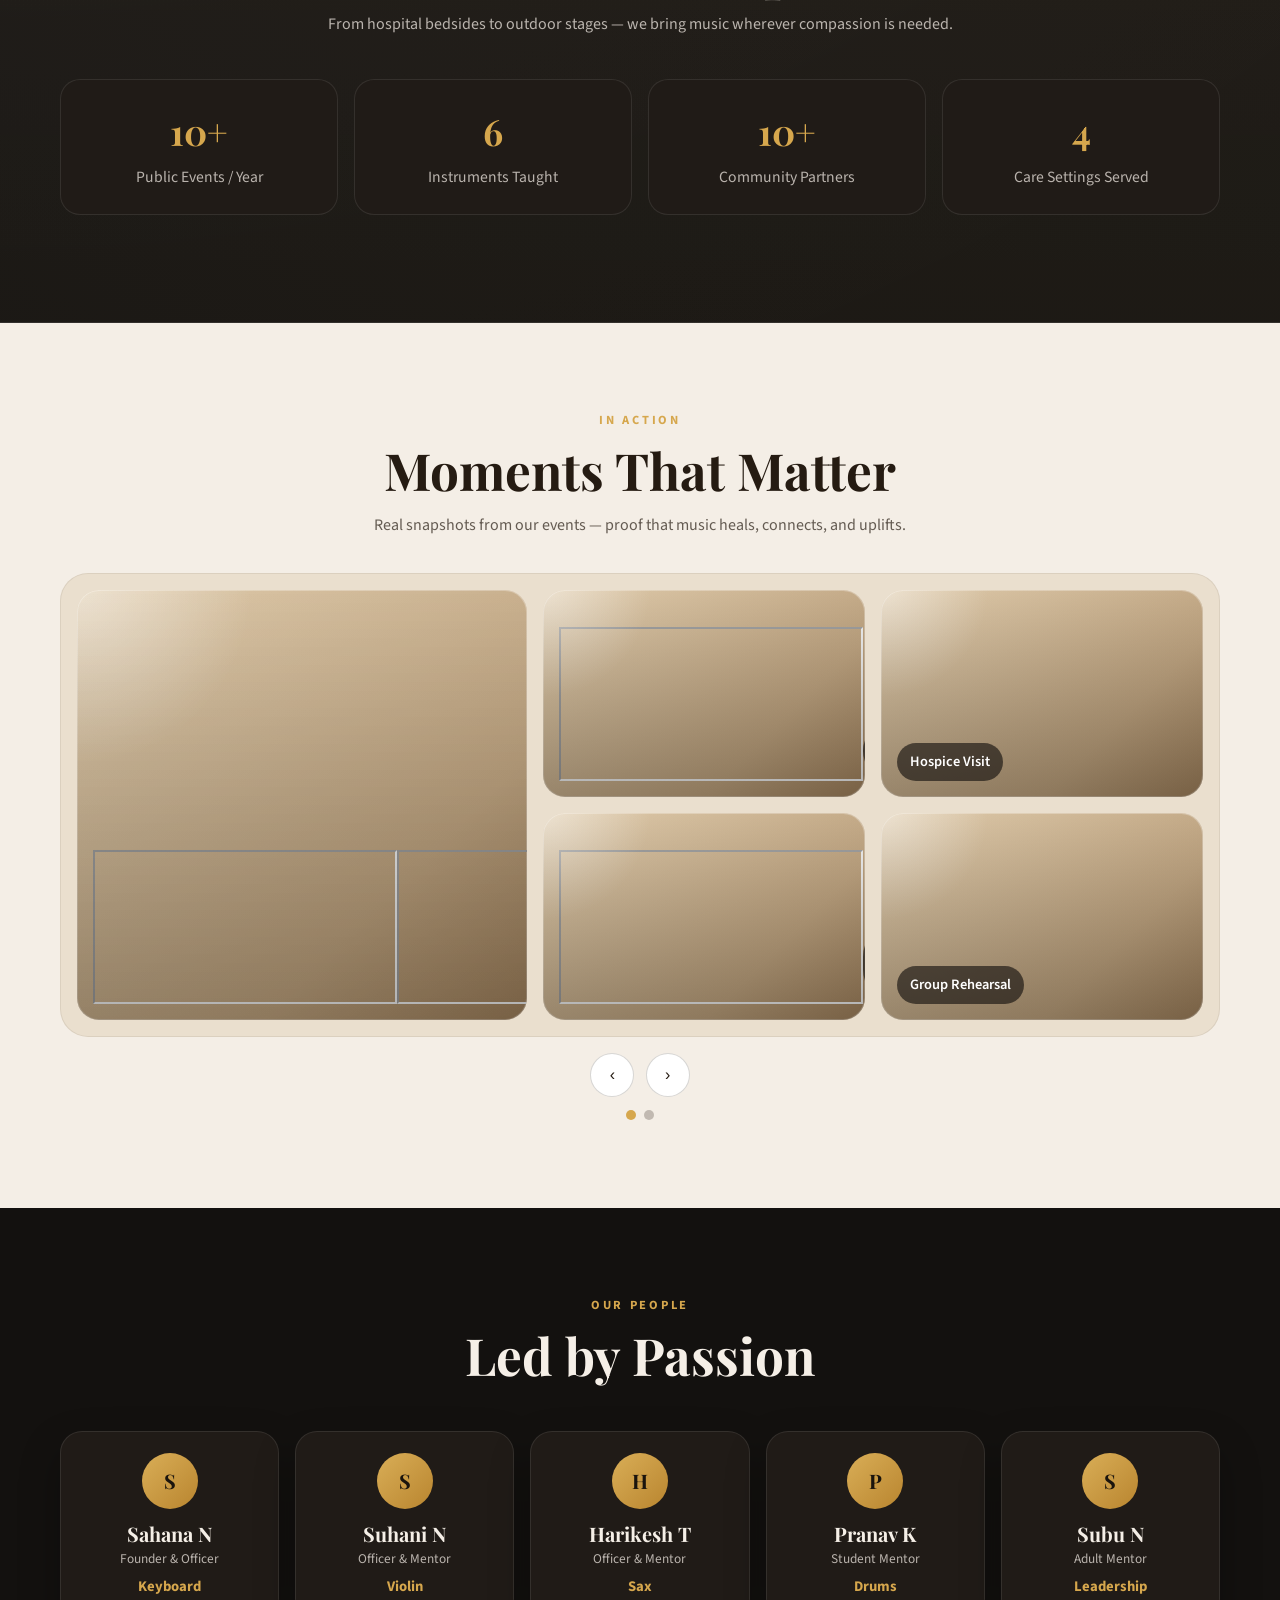
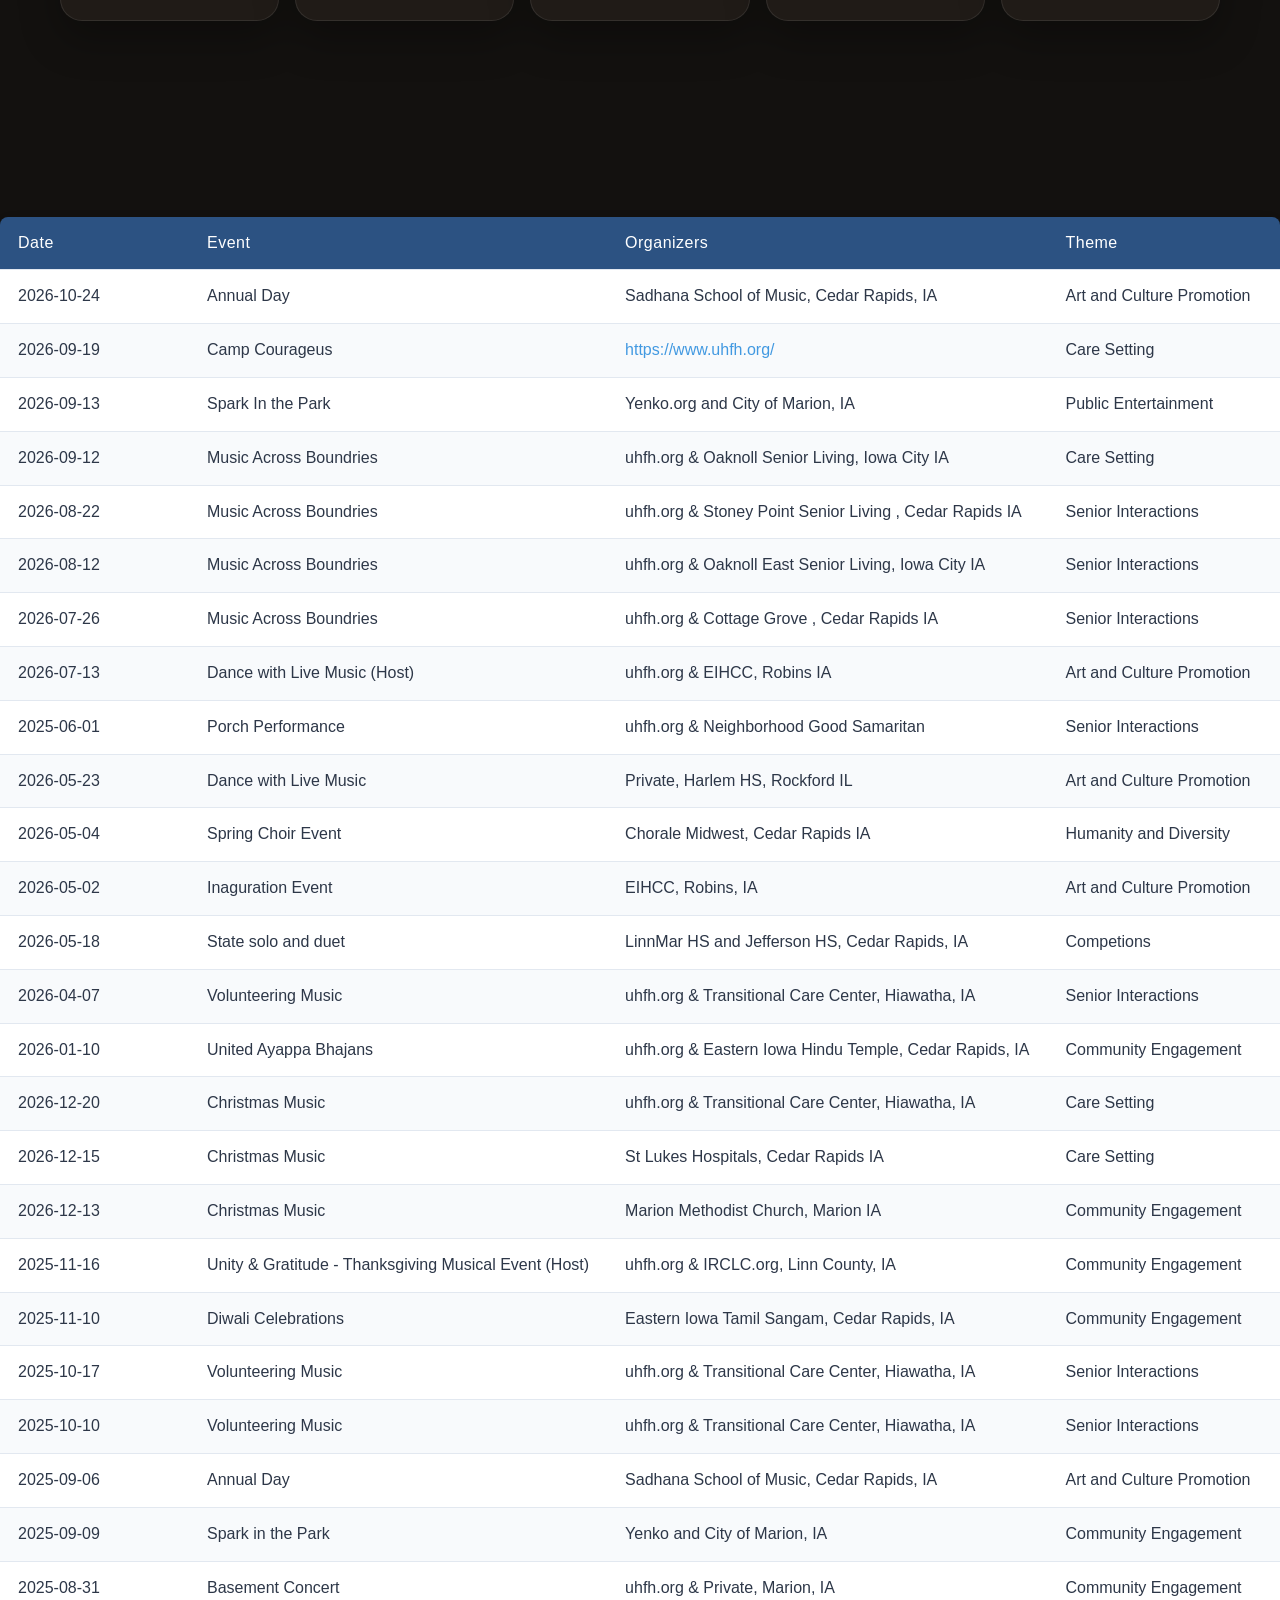
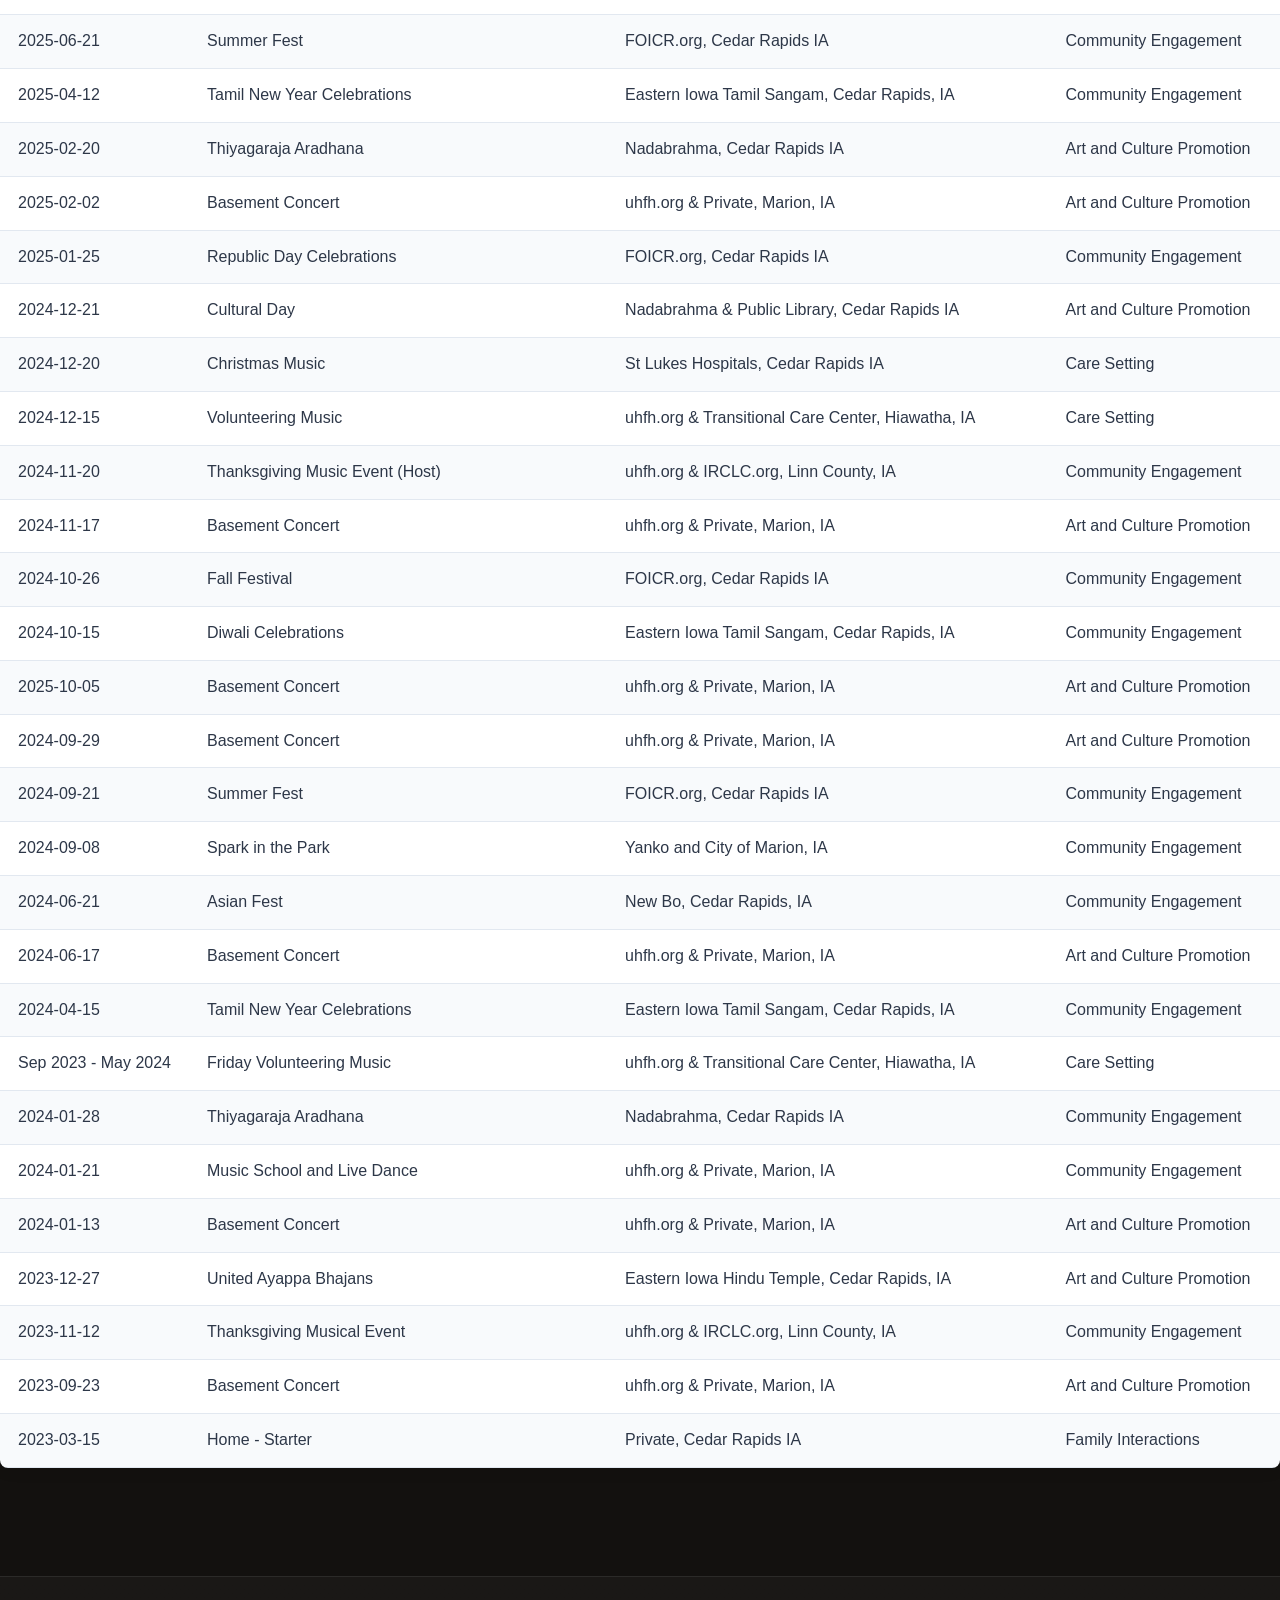
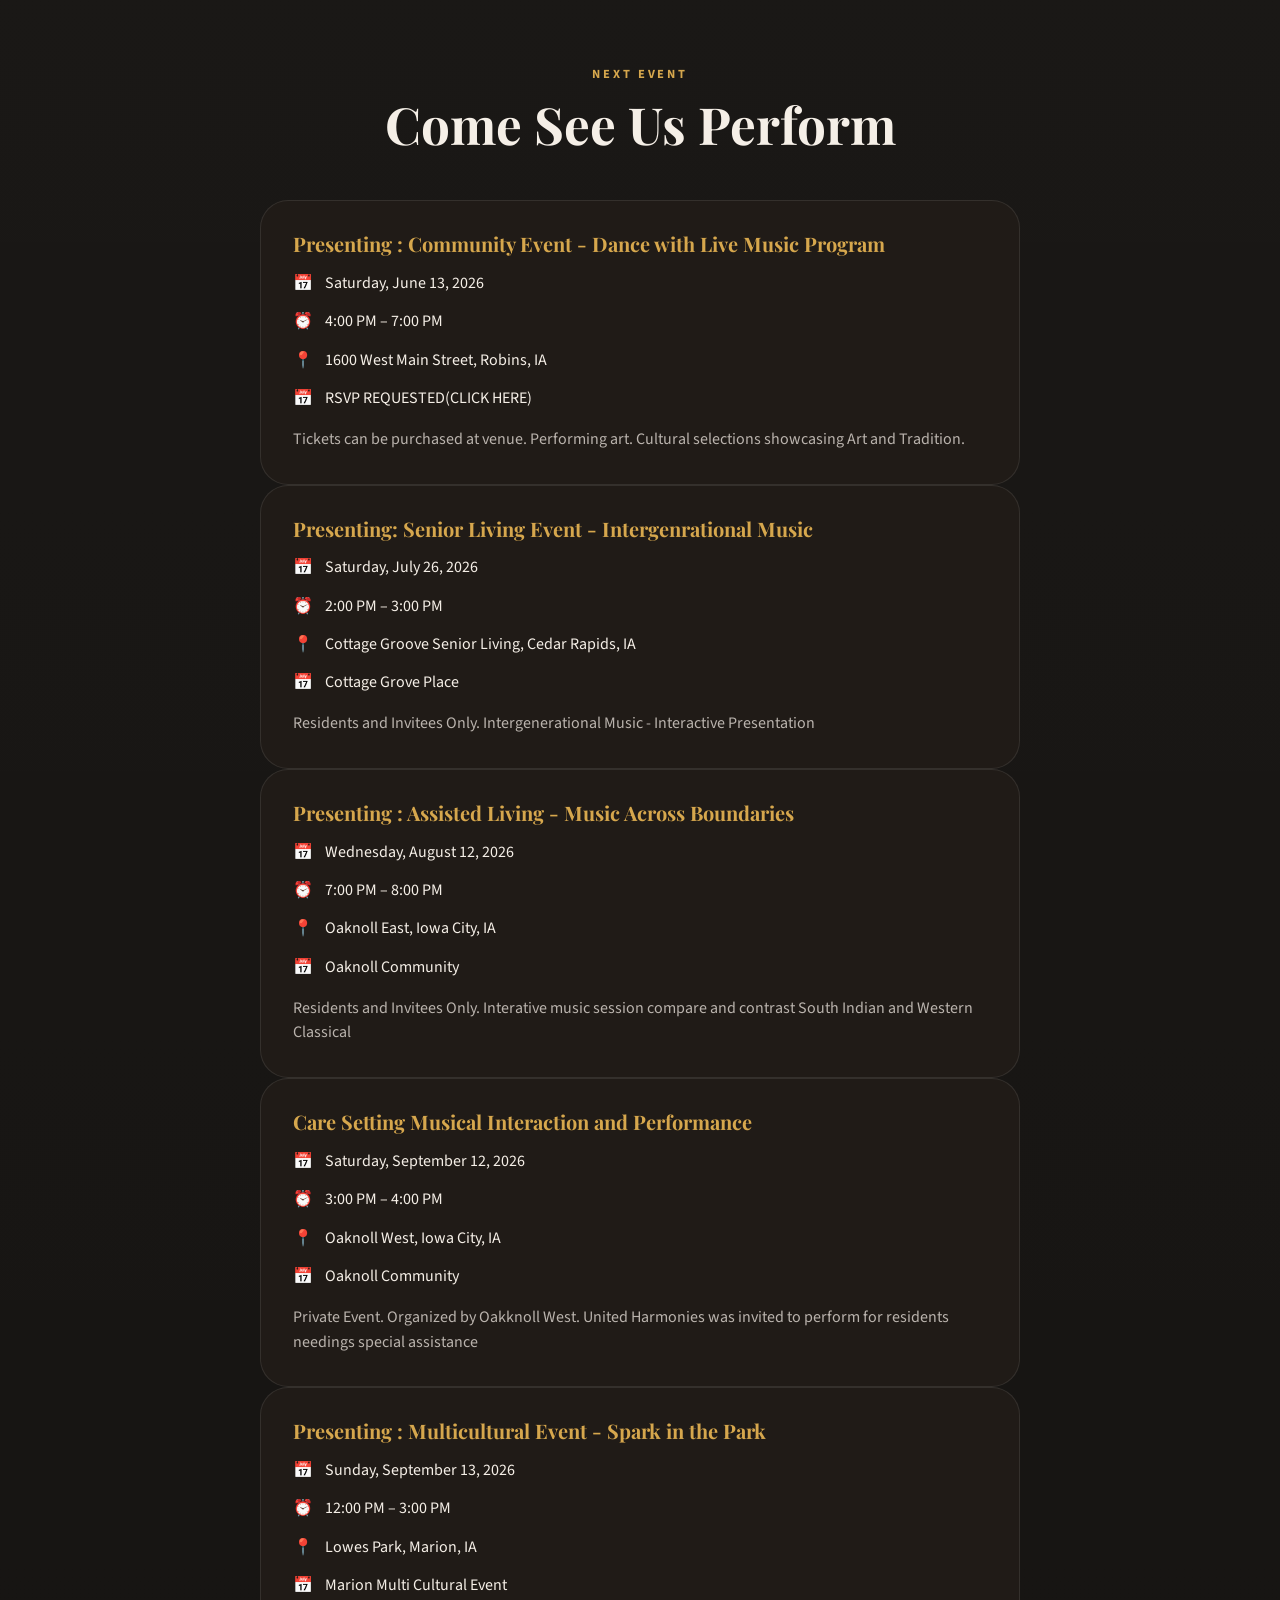
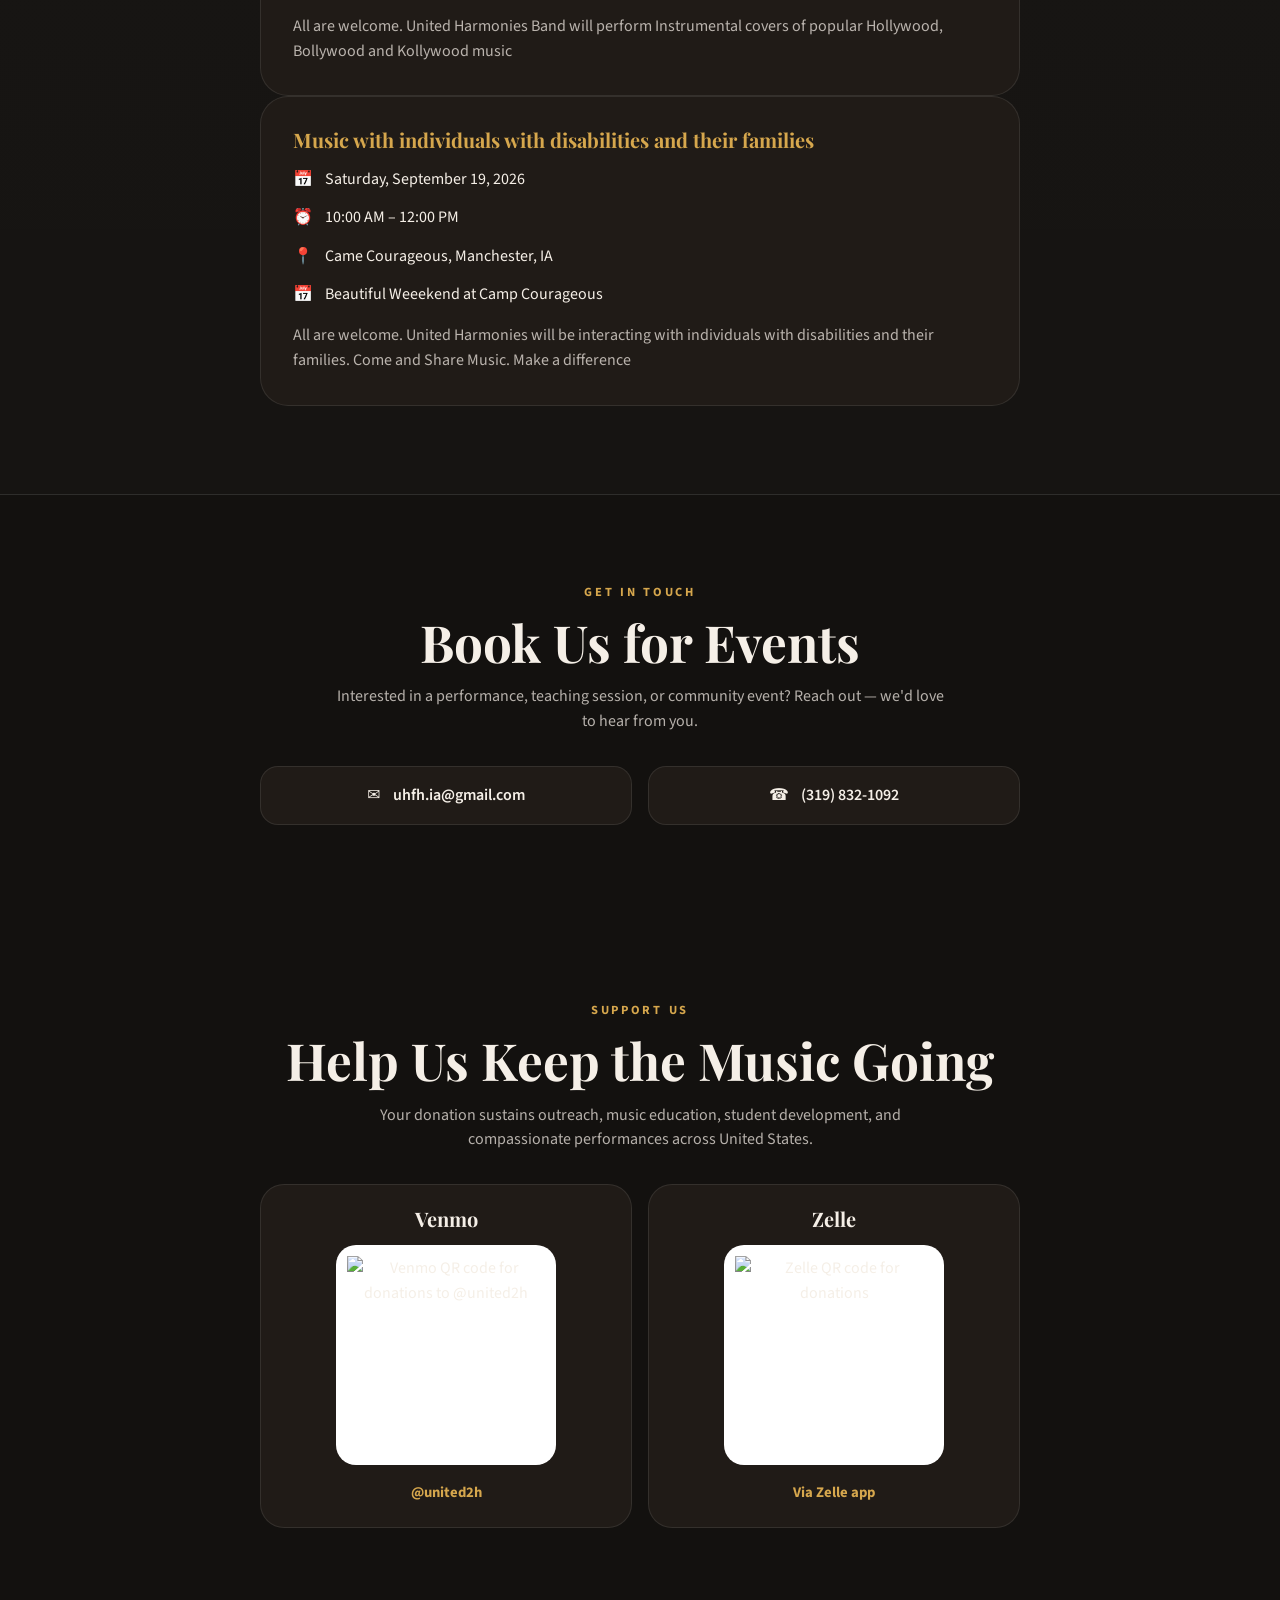
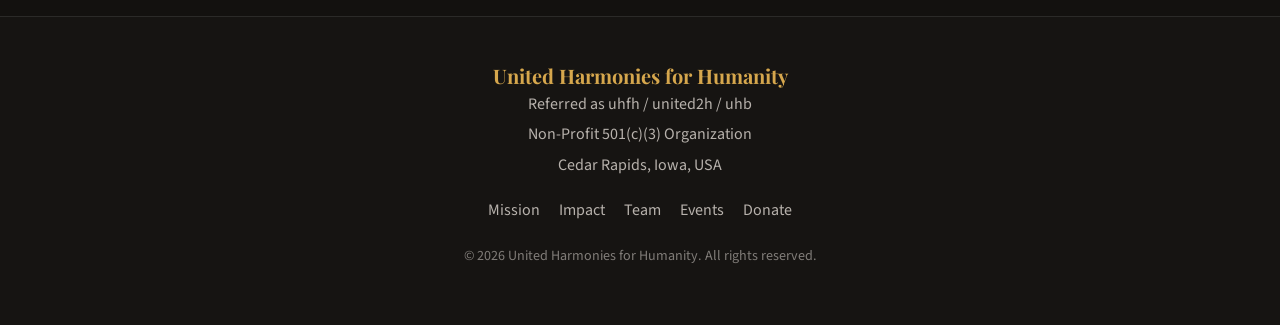
==== commit 534d0b3d: "added section of performance to index.html" ====
--- a/index.html
+++ b/index.html
@@ -587,6 +587,52 @@
       .brand-copy span { display: none; }
     }
   </style>
+  <style>
+    .uhfh-table-container {
+        overflow-x: auto;
+        background: white;
+        border-radius: 8px;
+        box-shadow: 0 4px 15px rgba(0, 0, 0, 0.05);
+        font-family: 'Segoe UI', Tahoma, Geneva, Verdana, sans-serif;
+        margin: 20px 0;
+    }
+    .uhfh-table-container table {
+        width: 100%;
+        border-collapse: collapse;
+        white-space: nowrap;
+        color: #2D3748;
+    }
+    .uhfh-table-container th, .uhfh-table-container td {
+        padding: 14px 18px;
+        text-align: left;
+        border-bottom: 1px solid #E2E8F0;
+    }
+    .uhfh-table-container th {
+        background-color: #2C5282; /* Deep Blue */
+        color: white;
+        font-weight: 500;
+        letter-spacing: 0.5px;
+    }
+    .uhfh-table-container tr:nth-child(even) {
+        background-color: #F8FAFC;
+    }
+    .uhfh-table-container tr:hover {
+        background-color: #EBF8FF;
+        transition: background-color 0.3s ease;
+    }
+    .uhfh-table-container a {
+        color: #4299E1;
+        text-decoration: none;
+        font-weight: 500;
+    }
+    .uhfh-table-container a:hover {
+        text-decoration: underline;
+        color: #2C5282;
+    }
+    .uhfh-table-container .empty {
+        color: #A0AEC0;
+    }
+</style>
 </head>
 <body>
   <header class="site-header">
@@ -816,6 +862,388 @@
       </div>
     </section>
 
+<Section>
+  <div class="uhfh-table-container">
+    <table>
+        <thead>
+            <tr>
+                <th>Date</th>
+                <th>Event</th>
+                <th>Organizers</th>
+                <th>Theme</th>
+                <th>Links</th>
+            </tr>
+        </thead>
+        <tbody>
+            <tr>
+                <td>2026-10-24</td>
+                <td>Annual Day</td>
+                <td>Sadhana School of Music, Cedar Rapids, IA</td>
+                <td>Art and Culture Promotion</td>
+                <td>Coming Up</td>
+            </tr>
+            <tr>
+                <td>2026-09-19</td>
+                <td>Camp Courageus</td>
+                <td><a href="https://www.uhfh.org/" target="_blank">https://www.uhfh.org/</a></td>
+                <td>Care Setting</td>
+                <td>Coming Up</td>
+            </tr>
+            <tr>
+                <td>2026-09-13</td>
+                <td>Spark In the Park</td>
+                <td>Yenko.org and City of Marion, IA</td>
+                <td>Public Entertainment</td>
+                <td>Coming Up</td>
+            </tr>
+            <tr>
+                <td>2026-09-12</td>
+                <td>Music Across Boundries</td>
+                <td>uhfh.org & Oaknoll Senior Living, Iowa City IA</td>
+                <td>Care Setting</td>
+                <td>Coming Up</td>
+            </tr>
+            <tr>
+                <td>2026-08-22</td>
+                <td>Music Across Boundries</td>
+                <td>uhfh.org & Stoney Point Senior Living , Cedar Rapids IA</td>
+                <td>Senior Interactions</td>
+                <td><a href="https://youtu.be/493uN3Gfjko" target="_blank">YouTube</a></td>
+            </tr>
+            <tr>
+                <td>2026-08-12</td>
+                <td>Music Across Boundries</td>
+                <td>uhfh.org & Oaknoll East Senior Living, Iowa City IA</td>
+                <td>Senior Interactions</td>
+                <td><a href="https://youtu.be/cHUnbGvrEfk" target="_blank">YouTube</a></td>
+            </tr>
+            <tr>
+                <td>2026-07-26</td>
+                <td>Music Across Boundries</td>
+                <td>uhfh.org & Cottage Grove , Cedar Rapids IA</td>
+                <td>Senior Interactions</td>
+                <td><a href="https://youtu.be/C3AIlMfO_kA" target="_blank">YouTube</a></td>
+            </tr>
+            <tr>
+                <td>2026-07-13</td>
+                <td>Dance with Live Music (Host)</td>
+                <td>uhfh.org & EIHCC, Robins IA</td>
+                <td>Art and Culture Promotion</td>
+                <td><a href="https://youtu.be/BMrQ2YwjMC8" target="_blank">YouTube</a></td>
+            </tr>
+            <tr>
+                <td>2025-06-01</td>
+                <td>Porch Performance</td>
+                <td>uhfh.org & Neighborhood Good Samaritan</td>
+                <td>Senior Interactions</td>
+                <td><a href="https://youtu.be/HpHsjYtfI2A" target="_blank">YouTube</a></td>
+            </tr>
+            <tr>
+                <td>2026-05-23</td>
+                <td>Dance with Live Music</td>
+                <td>Private, Harlem HS, Rockford IL</td>
+                <td>Art and Culture Promotion</td>
+                <td><a href="https://youtu.be/BMrQ2YwjMC8" target="_blank">YouTube</a></td>
+            </tr>
+            <tr>
+                <td>2026-05-04</td>
+                <td>Spring Choir Event</td>
+                <td>Chorale Midwest, Cedar Rapids IA</td>
+                <td>Humanity and Diversity</td>
+                <td><a href="https://youtu.be/SgoPqzpHv38?si=o0c2jhAkvkyd9q7-" target="_blank">YouTube</a></td>
+            </tr>
+            <tr>
+                <td>2026-05-02</td>
+                <td>Inaguration Event</td>
+                <td>EIHCC, Robins, IA</td>
+                <td>Art and Culture Promotion</td>
+                <td><a href="https://youtu.be/nLD2A77QE5U" target="_blank">YouTube</a></td>
+            </tr>
+            <tr>
+                <td>2026-05-18</td>
+                <td>State solo and duet</td>
+                <td>LinnMar HS and Jefferson HS, Cedar Rapids, IA</td>
+                <td>Competions</td>
+                <td><a href="https://youtu.be/1zATeHPi58I" target="_blank">YouTube</a></td>
+            </tr>
+            <tr>
+                <td>2026-04-07</td>
+                <td>Volunteering Music</td>
+                <td>uhfh.org & Transitional Care Center, Hiawatha, IA</td>
+                <td>Senior Interactions</td>
+                <td>HIPPA</td>
+            </tr>
+            <tr>
+                <td>2026-01-10</td>
+                <td>United Ayappa Bhajans</td>
+                <td>uhfh.org & Eastern Iowa Hindu Temple, Cedar Rapids, IA</td>
+                <td>Community Engagement</td>
+                <td><a href="https://youtube.com/playlist?list=PLT2N3p0zFcZViwVDkjglT7eBAbpx30Auf&si=MxvZ0dxcY_POlqZA" target="_blank">YouTube</a></td>
+            </tr>
+            <tr>
+                <td>2026-12-20</td>
+                <td>Christmas Music</td>
+                <td>uhfh.org & Transitional Care Center, Hiawatha, IA</td>
+                <td>Care Setting</td>
+                <td><a href="https://youtu.be/xkp4f5cCn6c" target="_blank">YouTube</a></td>
+            </tr>
+            <tr>
+                <td>2026-12-15</td>
+                <td>Christmas Music</td>
+                <td>St Lukes Hospitals, Cedar Rapids IA</td>
+                <td>Care Setting</td>
+                <td>HIPPA</td>
+            </tr>
+            <tr>
+                <td>2026-12-13</td>
+                <td>Christmas Music</td>
+                <td>Marion Methodist Church, Marion IA</td>
+                <td>Community Engagement</td>
+                <td><a href="https://www.youtube.com/live/LvEtjSw6lSg?si=zdxzIXwdX75zu2pm" target="_blank">YouTube</a></td>
+            </tr>
+            <tr>
+                <td>2025-11-16</td>
+                <td>Unity & Gratitude - Thanksgiving Musical Event (Host)</td>
+                <td>uhfh.org & IRCLC.org, Linn County, IA</td>
+                <td>Community Engagement</td>
+                <td><a href="https://youtu.be/0cAkGxhjtXA?si=NRf8Zt9JOY84Cksc" target="_blank">YouTube</a></td>
+            </tr>
+            <tr>
+                <td>2025-11-10</td>
+                <td>Diwali Celebrations</td>
+                <td>Eastern Iowa Tamil Sangam, Cedar Rapids, IA</td>
+                <td>Community Engagement</td>
+                <td><a href="https://youtu.be/Rpg1jCaFRjY?si=TkgABEuw9_eBXlcf" target="_blank">YouTube</a></td>
+            </tr>
+            <tr>
+                <td>2025-10-17</td>
+                <td>Volunteering Music</td>
+                <td>uhfh.org & Transitional Care Center, Hiawatha, IA</td>
+                <td>Senior Interactions</td>
+                <td>HIPPA</td>
+            </tr>
+            <tr>
+                <td>2025-10-10</td>
+                <td>Volunteering Music</td>
+                <td>uhfh.org & Transitional Care Center, Hiawatha, IA</td>
+                <td>Senior Interactions</td>
+                <td>HIPPA</td>
+            </tr>
+            <tr>
+                <td>2025-09-06</td>
+                <td>Annual Day</td>
+                <td>Sadhana School of Music, Cedar Rapids, IA</td>
+                <td>Art and Culture Promotion</td>
+                <td><a href="https://youtu.be/lnhYmzeEbjc" target="_blank">YouTube</a></td>
+            </tr>
+            <tr>
+                <td>2025-09-09</td>
+                <td>Spark in the Park</td>
+                <td>Yenko and City of Marion, IA</td>
+                <td>Community Engagement</td>
+                <td><a href="https://youtu.be/jC66vbyIDGk?si=BjMdkqjW_Y53rwvS" target="_blank">YouTube</a></td>
+            </tr>
+            <tr>
+                <td>2025-08-31</td>
+                <td>Basement Concert</td>
+                <td>uhfh.org & Private, Marion, IA</td>
+                <td>Community Engagement</td>
+                <td><a href="https://youtu.be/lbOGZiwXv98" target="_blank">YouTube</a></td>
+            </tr>
+            <tr>
+                <td>2025-06-21</td>
+                <td>Summer Fest</td>
+                <td>FOICR.org, Cedar Rapids IA</td>
+                <td>Community Engagement</td>
+                <td><a href="https://youtu.be/A9gt9GdGxnI" target="_blank">YouTube</a></td>
+            </tr>
+            <tr>
+                <td>2025-04-12</td>
+                <td>Tamil New Year Celebrations</td>
+                <td>Eastern Iowa Tamil Sangam, Cedar Rapids, IA</td>
+                <td>Community Engagement</td>
+                <td><a href="https://youtu.be/j1LRTpoNA0M?si=XpBeCIgI2SJZ7BXs" target="_blank">YouTube</a></td>
+            </tr>
+            <tr>
+                <td>2025-02-20</td>
+                <td>Thiyagaraja Aradhana</td>
+                <td>Nadabrahma, Cedar Rapids IA</td>
+                <td>Art and Culture Promotion</td>
+                <td><a href="https://youtu.be/0vLMZFQge9c?si=b2avTeE9hKV0ygtL" target="_blank">YouTube</a></td>
+            </tr>
+            <tr>
+                <td>2025-02-02</td>
+                <td>Basement Concert</td>
+                <td>uhfh.org & Private, Marion, IA</td>
+                <td>Art and Culture Promotion</td>
+                <td><a href="https://www.youtube.com/live/D0phR5--p3I?si=xh5g_1yJ6_p24AsT" target="_blank">YouTube</a></td>
+            </tr>
+            <tr>
+                <td>2025-01-25</td>
+                <td>Republic Day Celebrations</td>
+                <td>FOICR.org, Cedar Rapids IA</td>
+                <td>Community Engagement</td>
+                <td><a href="https://youtu.be/RPSvRGHr60U" target="_blank">YouTube</a></td>
+            </tr>
+            <tr>
+                <td>2024-12-21</td>
+                <td>Cultural Day</td>
+                <td>Nadabrahma & Public Library, Cedar Rapids IA</td>
+                <td>Art and Culture Promotion</td>
+                <td><a href="https://youtu.be/gu8LJkaZXoY?si=24IxESdVavibyVGi" target="_blank">YouTube</a></td>
+            </tr>
+            <tr>
+                <td>2024-12-20</td>
+                <td>Christmas Music</td>
+                <td>St Lukes Hospitals, Cedar Rapids IA</td>
+                <td>Care Setting</td>
+                <td>HIPPA</td>
+            </tr>
+            <tr>
+                <td>2024-12-15</td>
+                <td>Volunteering Music</td>
+                <td>uhfh.org & Transitional Care Center, Hiawatha, IA</td>
+                <td>Care Setting</td>
+                <td>HIPPA</td>
+            </tr>
+            <tr>
+                <td>2024-11-20</td>
+                <td>Thanksgiving Music Event (Host)</td>
+                <td>uhfh.org & IRCLC.org, Linn County, IA</td>
+                <td>Community Engagement</td>
+                <td></td>
+            </tr>
+            <tr>
+                <td>2024-11-17</td>
+                <td>Basement Concert</td>
+                <td>uhfh.org & Private, Marion, IA</td>
+                <td>Art and Culture Promotion</td>
+                <td><a href="https://youtu.be/cfVRorbqRww?si=2Ia2V5vv7iA8Xjvo" target="_blank">YouTube</a></td>
+            </tr>
+            <tr>
+                <td>2024-10-26</td>
+                <td>Fall Festival</td>
+                <td>FOICR.org, Cedar Rapids IA</td>
+                <td>Community Engagement</td>
+                <td><a href="https://youtu.be/0h3lZW83UlQ" target="_blank">YouTube</a></td>
+            </tr>
+            <tr>
+                <td>2024-10-15</td>
+                <td>Diwali Celebrations</td>
+                <td>Eastern Iowa Tamil Sangam, Cedar Rapids, IA</td>
+                <td>Community Engagement</td>
+                <td><a href="https://youtu.be/j1LRTpoNA0M" target="_blank">YouTube</a></td>
+            </tr>
+            <tr>
+                <td>2025-10-05</td>
+                <td>Basement Concert</td>
+                <td>uhfh.org & Private, Marion, IA</td>
+                <td>Art and Culture Promotion</td>
+                <td><a href="https://youtu.be/s6I9suuMFf0?si=TdfNNSw9VrKMwWvo" target="_blank">YouTube</a></td>
+            </tr>
+            <tr>
+                <td>2024-09-29</td>
+                <td>Basement Concert</td>
+                <td>uhfh.org & Private, Marion, IA</td>
+                <td>Art and Culture Promotion</td>
+                <td><a href="https://youtu.be/0TVqj9kggpU?si=Hk9hYxcDzFMFHt44" target="_blank">YouTube</a></td>
+            </tr>
+            <tr>
+                <td>2024-09-21</td>
+                <td>Summer Fest</td>
+                <td>FOICR.org, Cedar Rapids IA</td>
+                <td>Community Engagement</td>
+                <td><a href="https://youtu.be/RPSvRGHr60U?si=KEIDWyc1sGDjNjw_" target="_blank">YouTube</a></td>
+            </tr>
+            <tr>
+                <td>2024-09-08</td>
+                <td>Spark in the Park</td>
+                <td>Yanko and City of Marion, IA</td>
+                <td>Community Engagement</td>
+                <td><a href="https://youtu.be/jC66vbyIDGk" target="_blank">YouTube</a></td>
+            </tr>
+            <tr>
+                <td>2024-06-21</td>
+                <td>Asian Fest</td>
+                <td>New Bo, Cedar Rapids, IA</td>
+                <td>Community Engagement</td>
+                <td><a href="https://youtu.be/rzO-jGB3J0E?si=sy2VbYKOJjqA6alt" target="_blank">YouTube</a></td>
+            </tr>
+            <tr>
+                <td>2024-06-17</td>
+                <td>Basement Concert</td>
+                <td>uhfh.org & Private, Marion, IA</td>
+                <td>Art and Culture Promotion</td>
+                <td><a href="https://youtu.be/Z4HTe0tXY2Y?si=ECcfPomHEO-tye6E" target="_blank">YouTube</a></td>
+            </tr>
+            <tr>
+                <td>2024-04-15</td>
+                <td>Tamil New Year Celebrations</td>
+                <td>Eastern Iowa Tamil Sangam, Cedar Rapids, IA</td>
+                <td>Community Engagement</td>
+                <td><a href="https://youtu.be/aghwS96_91g?si=uoUmrS4Xt39gQC3g" target="_blank">YouTube</a></td>
+            </tr>
+            <tr>
+                <td>Sep 2023 - May 2024</td>
+                <td>Friday Volunteering Music</td>
+                <td>uhfh.org & Transitional Care Center, Hiawatha, IA</td>
+                <td>Care Setting</td>
+                <td>HIPPA</td>
+            </tr>
+            <tr>
+                <td>2024-01-28</td>
+                <td>Thiyagaraja Aradhana</td>
+                <td>Nadabrahma, Cedar Rapids IA</td>
+                <td>Community Engagement</td>
+                <td><a href="https://www.youtube.com/live/D0phR5--p3I?si=xh5g_1yJ6_p24AsT" target="_blank">YouTube</a></td>
+            </tr>
+            <tr>
+                <td>2024-01-21</td>
+                <td>Music School and Live Dance</td>
+                <td>uhfh.org & Private, Marion, IA</td>
+                <td>Community Engagement</td>
+                <td><a href="https://youtube.com/live/SEAyKplFvHw" target="_blank">YouTube</a></td>
+            </tr>
+            <tr>
+                <td>2024-01-13</td>
+                <td>Basement Concert</td>
+                <td>uhfh.org & Private, Marion, IA</td>
+                <td>Art and Culture Promotion</td>
+                <td><a href="https://www.youtube.com/live/fXbSPKfC99I?si=nUk-T3DV42ZyR12p" target="_blank">YouTube</a></td>
+            </tr>
+            <tr>
+                <td>2023-12-27</td>
+                <td>United Ayappa Bhajans</td>
+                <td>Eastern Iowa Hindu Temple, Cedar Rapids, IA</td>
+                <td>Art and Culture Promotion</td>
+                <td><a href="https://youtu.be/yBGkQ3FgOfY?si=aiNj6peltLR5wGeO" target="_blank">YouTube</a></td>
+            </tr>
+            <tr>
+                <td>2023-11-12</td>
+                <td>Thanksgiving Musical Event</td>
+                <td>uhfh.org & IRCLC.org, Linn County, IA</td>
+                <td>Community Engagement</td>
+                <td><a href="https://youtu.be/RllmrhTXthI" target="_blank">YouTube</a></td>
+            </tr>
+            <tr>
+                <td>2023-09-23</td>
+                <td>Basement Concert</td>
+                <td>uhfh.org & Private, Marion, IA</td>
+                <td>Art and Culture Promotion</td>
+                <td><a href="https://youtu.be/IhoXzXevgY0" target="_blank">YouTube</a></td>
+            </tr>
+            <tr>
+                <td>2023-03-15</td>
+                <td>Home - Starter</td>
+                <td>Private, Cedar Rapids IA</td>
+                <td>Family Interactions</td>
+                <td><a href="https://youtu.be/YIKvacR6iro" target="_blank">YouTube</a></td>
+            </tr>
+        </tbody>
+    </table>
+</div>
+</Section>
+    
     <section id="event" class="impact">
       <div class="container">
         <div class="mission-copy">
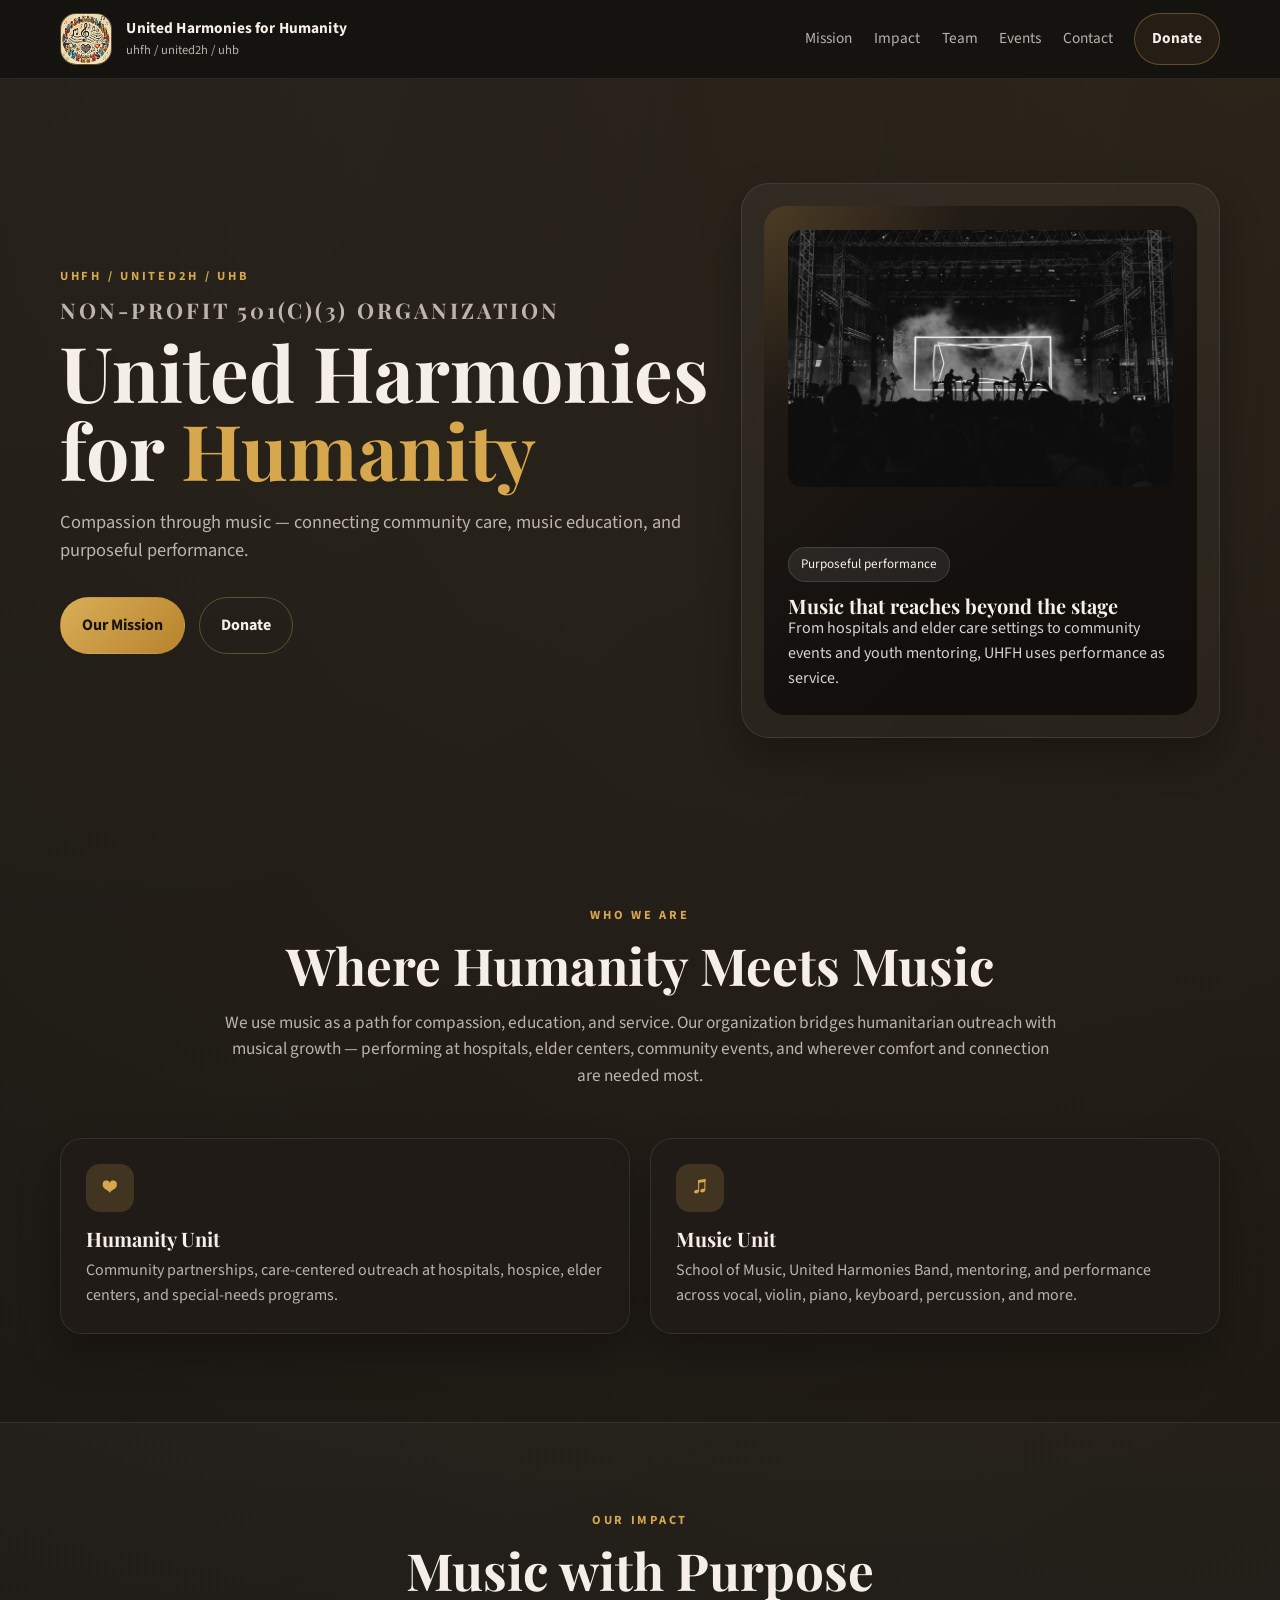
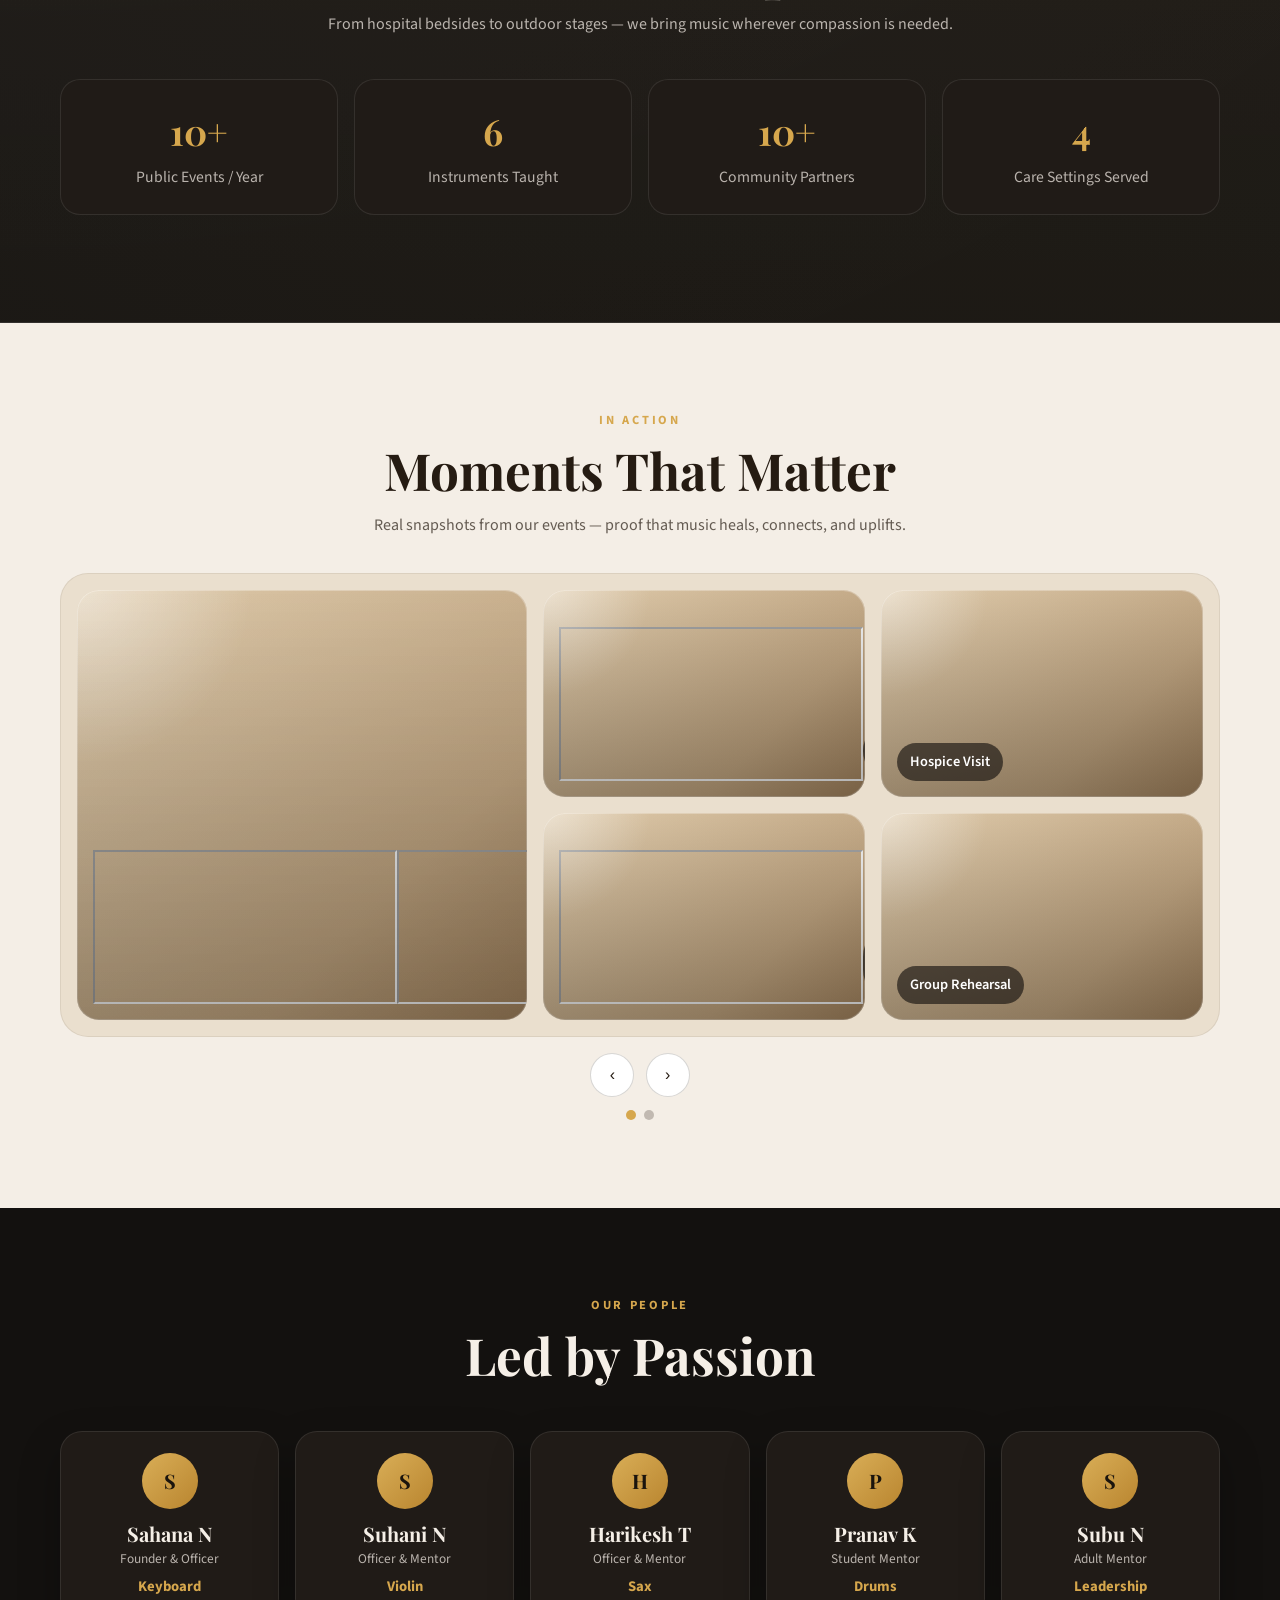
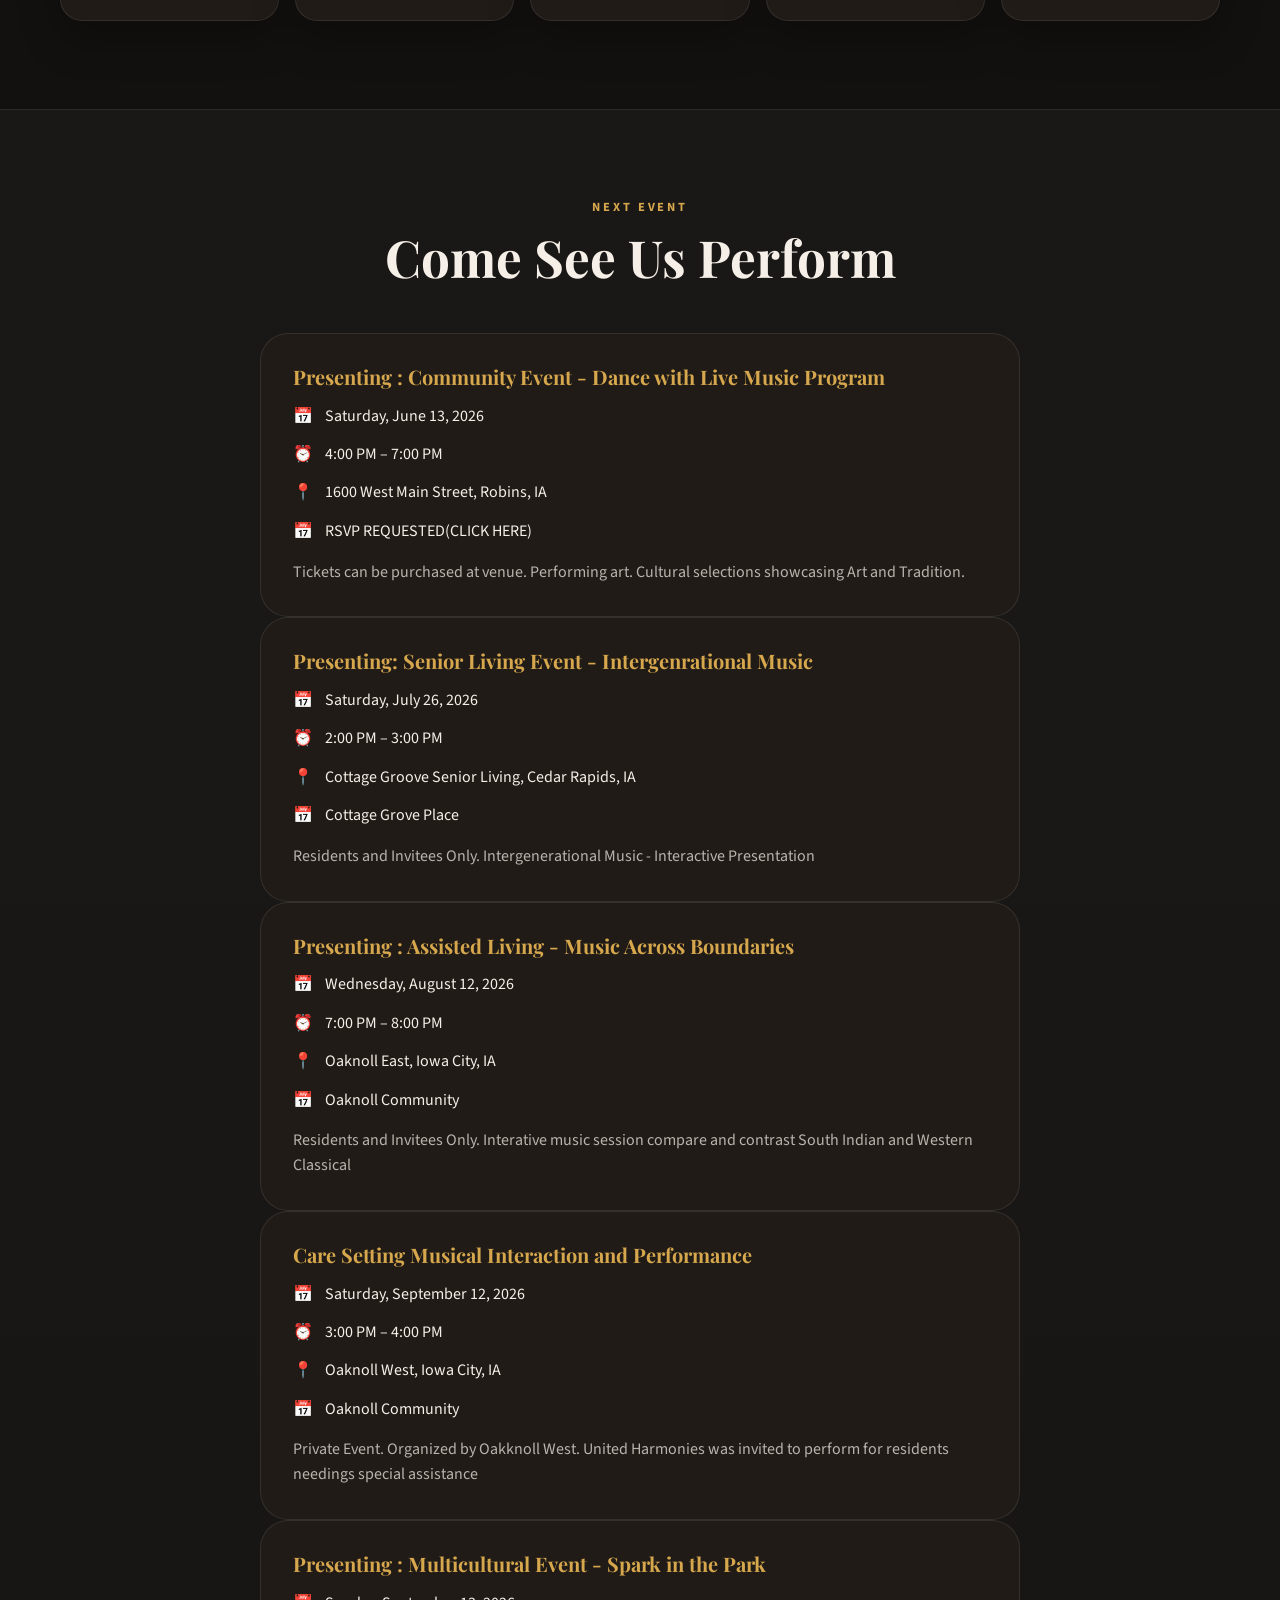
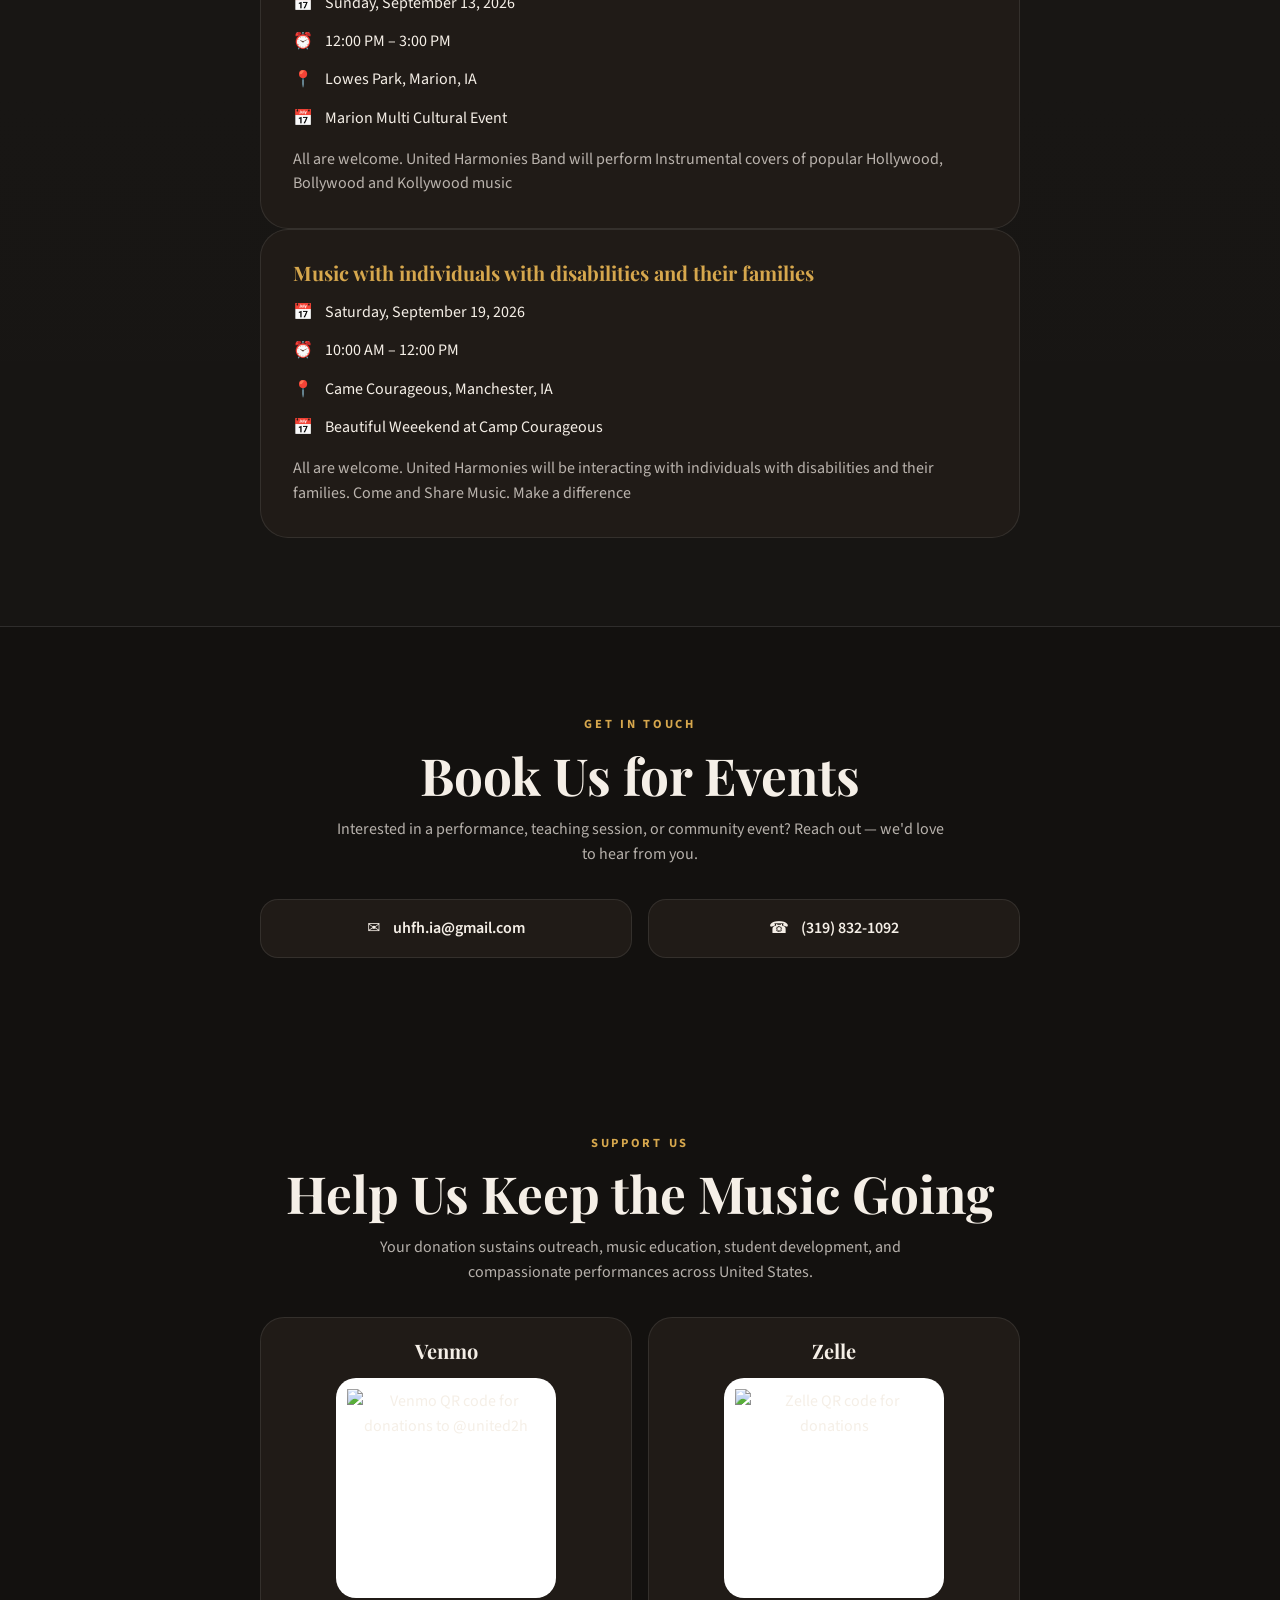
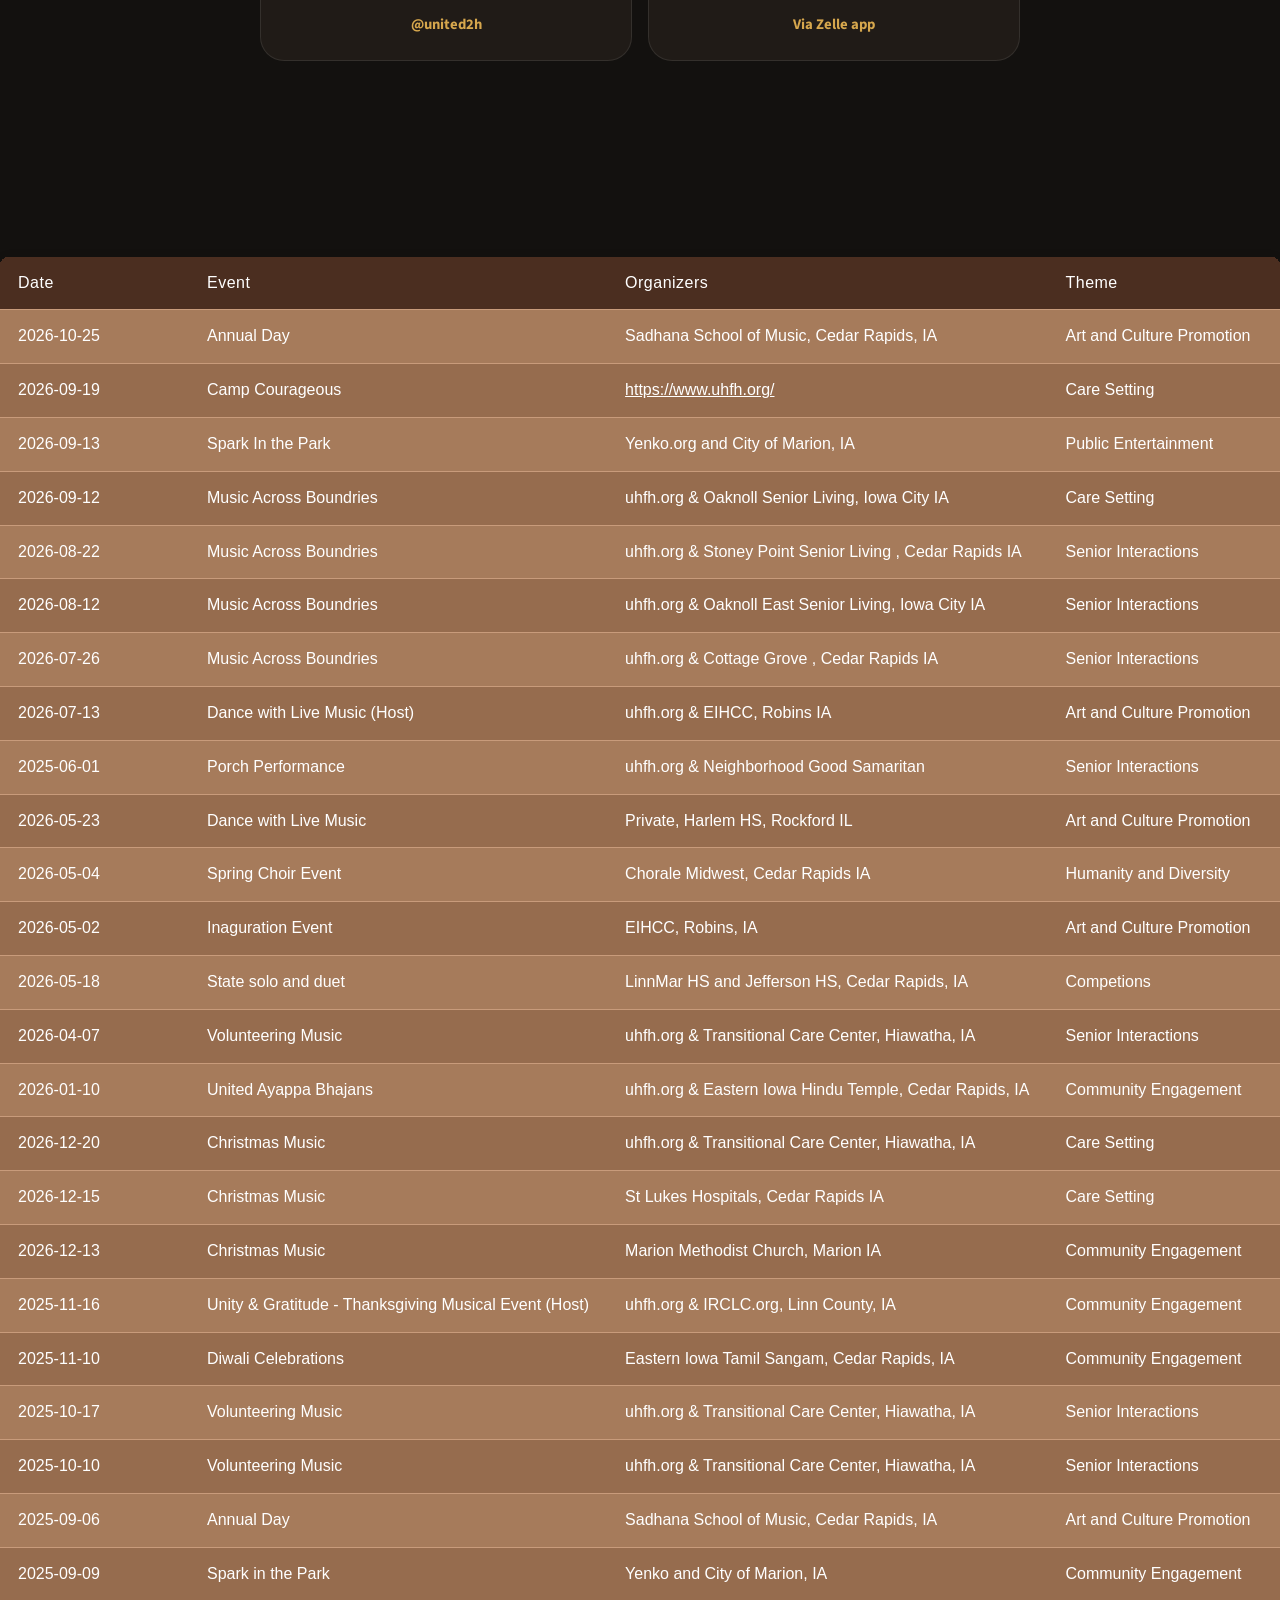
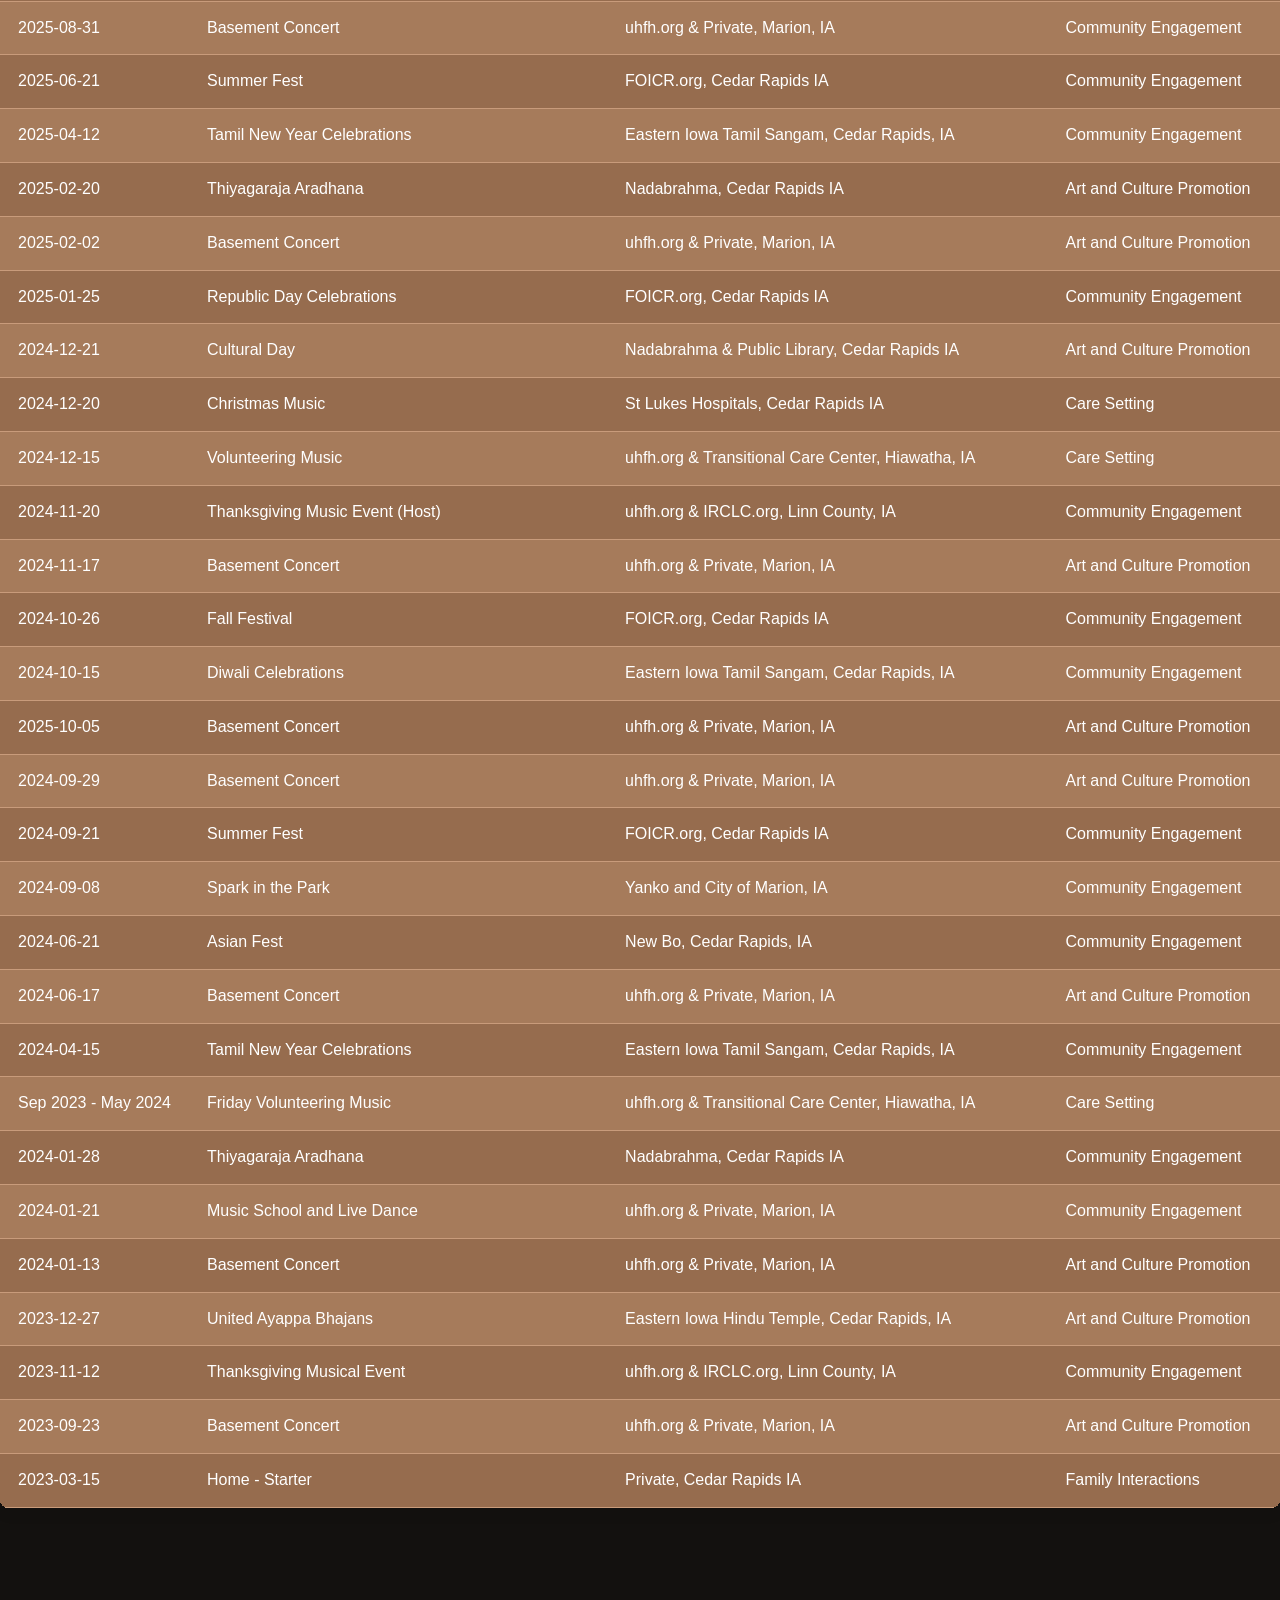
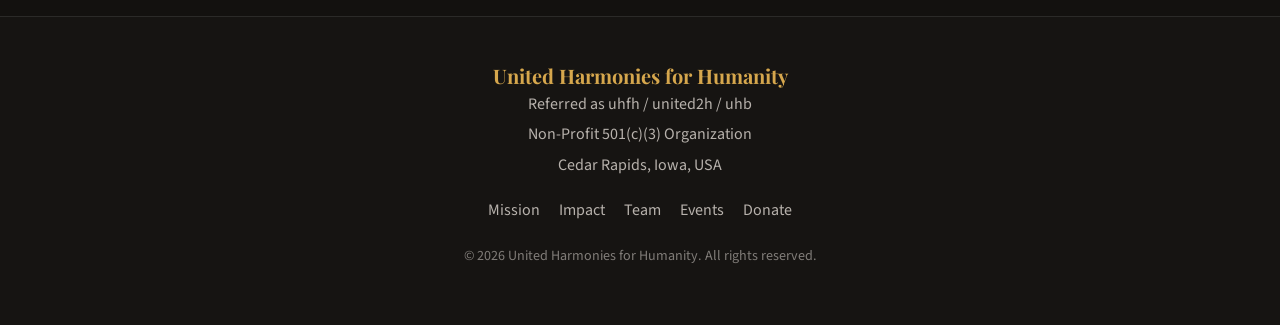
==== commit 12e55c07: "table moved to bottom" ====
--- a/index.html
+++ b/index.html
@@ -587,52 +587,74 @@
       .brand-copy span { display: none; }
     }
   </style>
-  <style>
+
+<style>
     .uhfh-table-container {
         overflow-x: auto;
         background: white;
         border-radius: 8px;
-        box-shadow: 0 4px 15px rgba(0, 0, 0, 0.05);
+        box-shadow: 0 4px 15px rgba(0, 0, 0, 0.08);
         font-family: 'Segoe UI', Tahoma, Geneva, Verdana, sans-serif;
         margin: 20px 0;
     }
+
     .uhfh-table-container table {
         width: 100%;
         border-collapse: collapse;
         white-space: nowrap;
-        color: #2D3748;
-    }
-    .uhfh-table-container th, .uhfh-table-container td {
+        color: white;
+    }
+
+    .uhfh-table-container th,
+    .uhfh-table-container td {
         padding: 14px 18px;
         text-align: left;
-        border-bottom: 1px solid #E2E8F0;
-    }
+        border-bottom: 1px solid #C89B7B;
+    }
+
+    /* Dark Coffee Header */
     .uhfh-table-container th {
-        background-color: #2C5282; /* Deep Blue */
+        background-color: #4B2E20;
         color: white;
         font-weight: 500;
         letter-spacing: 0.5px;
     }
-    .uhfh-table-container tr:nth-child(even) {
-        background-color: #F8FAFC;
-    }
-    .uhfh-table-container tr:hover {
-        background-color: #EBF8FF;
+
+    /* Coffee with Cream Table Cells */
+    .uhfh-table-container td {
+        background-color: #A67B5B;
+        color: white;
+    }
+
+    /* Slightly darker alternating rows */
+    .uhfh-table-container tr:nth-child(even) td {
+        background-color: #966C4E;
+    }
+
+    /* Dark coffee hover */
+    .uhfh-table-container tr:hover td {
+        background-color: #7B5235;
         transition: background-color 0.3s ease;
     }
+
+    /* Links */
     .uhfh-table-container a {
-        color: #4299E1;
-        text-decoration: none;
+        color: white;
+        text-decoration: underline;
         font-weight: 500;
     }
+
     .uhfh-table-container a:hover {
-        text-decoration: underline;
-        color: #2C5282;
-    }
+        color: #F3E5D8;
+    }
+
     .uhfh-table-container .empty {
-        color: #A0AEC0;
+        color: #F3E5D8;
     }
 </style>
+
+
+  
 </head>
 <body>
   <header class="site-header">
@@ -862,387 +884,6 @@
       </div>
     </section>
 
-<Section>
-  <div class="uhfh-table-container">
-    <table>
-        <thead>
-            <tr>
-                <th>Date</th>
-                <th>Event</th>
-                <th>Organizers</th>
-                <th>Theme</th>
-                <th>Links</th>
-            </tr>
-        </thead>
-        <tbody>
-            <tr>
-                <td>2026-10-24</td>
-                <td>Annual Day</td>
-                <td>Sadhana School of Music, Cedar Rapids, IA</td>
-                <td>Art and Culture Promotion</td>
-                <td>Coming Up</td>
-            </tr>
-            <tr>
-                <td>2026-09-19</td>
-                <td>Camp Courageus</td>
-                <td><a href="https://www.uhfh.org/" target="_blank">https://www.uhfh.org/</a></td>
-                <td>Care Setting</td>
-                <td>Coming Up</td>
-            </tr>
-            <tr>
-                <td>2026-09-13</td>
-                <td>Spark In the Park</td>
-                <td>Yenko.org and City of Marion, IA</td>
-                <td>Public Entertainment</td>
-                <td>Coming Up</td>
-            </tr>
-            <tr>
-                <td>2026-09-12</td>
-                <td>Music Across Boundries</td>
-                <td>uhfh.org & Oaknoll Senior Living, Iowa City IA</td>
-                <td>Care Setting</td>
-                <td>Coming Up</td>
-            </tr>
-            <tr>
-                <td>2026-08-22</td>
-                <td>Music Across Boundries</td>
-                <td>uhfh.org & Stoney Point Senior Living , Cedar Rapids IA</td>
-                <td>Senior Interactions</td>
-                <td><a href="https://youtu.be/493uN3Gfjko" target="_blank">YouTube</a></td>
-            </tr>
-            <tr>
-                <td>2026-08-12</td>
-                <td>Music Across Boundries</td>
-                <td>uhfh.org & Oaknoll East Senior Living, Iowa City IA</td>
-                <td>Senior Interactions</td>
-                <td><a href="https://youtu.be/cHUnbGvrEfk" target="_blank">YouTube</a></td>
-            </tr>
-            <tr>
-                <td>2026-07-26</td>
-                <td>Music Across Boundries</td>
-                <td>uhfh.org & Cottage Grove , Cedar Rapids IA</td>
-                <td>Senior Interactions</td>
-                <td><a href="https://youtu.be/C3AIlMfO_kA" target="_blank">YouTube</a></td>
-            </tr>
-            <tr>
-                <td>2026-07-13</td>
-                <td>Dance with Live Music (Host)</td>
-                <td>uhfh.org & EIHCC, Robins IA</td>
-                <td>Art and Culture Promotion</td>
-                <td><a href="https://youtu.be/BMrQ2YwjMC8" target="_blank">YouTube</a></td>
-            </tr>
-            <tr>
-                <td>2025-06-01</td>
-                <td>Porch Performance</td>
-                <td>uhfh.org & Neighborhood Good Samaritan</td>
-                <td>Senior Interactions</td>
-                <td><a href="https://youtu.be/HpHsjYtfI2A" target="_blank">YouTube</a></td>
-            </tr>
-            <tr>
-                <td>2026-05-23</td>
-                <td>Dance with Live Music</td>
-                <td>Private, Harlem HS, Rockford IL</td>
-                <td>Art and Culture Promotion</td>
-                <td><a href="https://youtu.be/BMrQ2YwjMC8" target="_blank">YouTube</a></td>
-            </tr>
-            <tr>
-                <td>2026-05-04</td>
-                <td>Spring Choir Event</td>
-                <td>Chorale Midwest, Cedar Rapids IA</td>
-                <td>Humanity and Diversity</td>
-                <td><a href="https://youtu.be/SgoPqzpHv38?si=o0c2jhAkvkyd9q7-" target="_blank">YouTube</a></td>
-            </tr>
-            <tr>
-                <td>2026-05-02</td>
-                <td>Inaguration Event</td>
-                <td>EIHCC, Robins, IA</td>
-                <td>Art and Culture Promotion</td>
-                <td><a href="https://youtu.be/nLD2A77QE5U" target="_blank">YouTube</a></td>
-            </tr>
-            <tr>
-                <td>2026-05-18</td>
-                <td>State solo and duet</td>
-                <td>LinnMar HS and Jefferson HS, Cedar Rapids, IA</td>
-                <td>Competions</td>
-                <td><a href="https://youtu.be/1zATeHPi58I" target="_blank">YouTube</a></td>
-            </tr>
-            <tr>
-                <td>2026-04-07</td>
-                <td>Volunteering Music</td>
-                <td>uhfh.org & Transitional Care Center, Hiawatha, IA</td>
-                <td>Senior Interactions</td>
-                <td>HIPPA</td>
-            </tr>
-            <tr>
-                <td>2026-01-10</td>
-                <td>United Ayappa Bhajans</td>
-                <td>uhfh.org & Eastern Iowa Hindu Temple, Cedar Rapids, IA</td>
-                <td>Community Engagement</td>
-                <td><a href="https://youtube.com/playlist?list=PLT2N3p0zFcZViwVDkjglT7eBAbpx30Auf&si=MxvZ0dxcY_POlqZA" target="_blank">YouTube</a></td>
-            </tr>
-            <tr>
-                <td>2026-12-20</td>
-                <td>Christmas Music</td>
-                <td>uhfh.org & Transitional Care Center, Hiawatha, IA</td>
-                <td>Care Setting</td>
-                <td><a href="https://youtu.be/xkp4f5cCn6c" target="_blank">YouTube</a></td>
-            </tr>
-            <tr>
-                <td>2026-12-15</td>
-                <td>Christmas Music</td>
-                <td>St Lukes Hospitals, Cedar Rapids IA</td>
-                <td>Care Setting</td>
-                <td>HIPPA</td>
-            </tr>
-            <tr>
-                <td>2026-12-13</td>
-                <td>Christmas Music</td>
-                <td>Marion Methodist Church, Marion IA</td>
-                <td>Community Engagement</td>
-                <td><a href="https://www.youtube.com/live/LvEtjSw6lSg?si=zdxzIXwdX75zu2pm" target="_blank">YouTube</a></td>
-            </tr>
-            <tr>
-                <td>2025-11-16</td>
-                <td>Unity & Gratitude - Thanksgiving Musical Event (Host)</td>
-                <td>uhfh.org & IRCLC.org, Linn County, IA</td>
-                <td>Community Engagement</td>
-                <td><a href="https://youtu.be/0cAkGxhjtXA?si=NRf8Zt9JOY84Cksc" target="_blank">YouTube</a></td>
-            </tr>
-            <tr>
-                <td>2025-11-10</td>
-                <td>Diwali Celebrations</td>
-                <td>Eastern Iowa Tamil Sangam, Cedar Rapids, IA</td>
-                <td>Community Engagement</td>
-                <td><a href="https://youtu.be/Rpg1jCaFRjY?si=TkgABEuw9_eBXlcf" target="_blank">YouTube</a></td>
-            </tr>
-            <tr>
-                <td>2025-10-17</td>
-                <td>Volunteering Music</td>
-                <td>uhfh.org & Transitional Care Center, Hiawatha, IA</td>
-                <td>Senior Interactions</td>
-                <td>HIPPA</td>
-            </tr>
-            <tr>
-                <td>2025-10-10</td>
-                <td>Volunteering Music</td>
-                <td>uhfh.org & Transitional Care Center, Hiawatha, IA</td>
-                <td>Senior Interactions</td>
-                <td>HIPPA</td>
-            </tr>
-            <tr>
-                <td>2025-09-06</td>
-                <td>Annual Day</td>
-                <td>Sadhana School of Music, Cedar Rapids, IA</td>
-                <td>Art and Culture Promotion</td>
-                <td><a href="https://youtu.be/lnhYmzeEbjc" target="_blank">YouTube</a></td>
-            </tr>
-            <tr>
-                <td>2025-09-09</td>
-                <td>Spark in the Park</td>
-                <td>Yenko and City of Marion, IA</td>
-                <td>Community Engagement</td>
-                <td><a href="https://youtu.be/jC66vbyIDGk?si=BjMdkqjW_Y53rwvS" target="_blank">YouTube</a></td>
-            </tr>
-            <tr>
-                <td>2025-08-31</td>
-                <td>Basement Concert</td>
-                <td>uhfh.org & Private, Marion, IA</td>
-                <td>Community Engagement</td>
-                <td><a href="https://youtu.be/lbOGZiwXv98" target="_blank">YouTube</a></td>
-            </tr>
-            <tr>
-                <td>2025-06-21</td>
-                <td>Summer Fest</td>
-                <td>FOICR.org, Cedar Rapids IA</td>
-                <td>Community Engagement</td>
-                <td><a href="https://youtu.be/A9gt9GdGxnI" target="_blank">YouTube</a></td>
-            </tr>
-            <tr>
-                <td>2025-04-12</td>
-                <td>Tamil New Year Celebrations</td>
-                <td>Eastern Iowa Tamil Sangam, Cedar Rapids, IA</td>
-                <td>Community Engagement</td>
-                <td><a href="https://youtu.be/j1LRTpoNA0M?si=XpBeCIgI2SJZ7BXs" target="_blank">YouTube</a></td>
-            </tr>
-            <tr>
-                <td>2025-02-20</td>
-                <td>Thiyagaraja Aradhana</td>
-                <td>Nadabrahma, Cedar Rapids IA</td>
-                <td>Art and Culture Promotion</td>
-                <td><a href="https://youtu.be/0vLMZFQge9c?si=b2avTeE9hKV0ygtL" target="_blank">YouTube</a></td>
-            </tr>
-            <tr>
-                <td>2025-02-02</td>
-                <td>Basement Concert</td>
-                <td>uhfh.org & Private, Marion, IA</td>
-                <td>Art and Culture Promotion</td>
-                <td><a href="https://www.youtube.com/live/D0phR5--p3I?si=xh5g_1yJ6_p24AsT" target="_blank">YouTube</a></td>
-            </tr>
-            <tr>
-                <td>2025-01-25</td>
-                <td>Republic Day Celebrations</td>
-                <td>FOICR.org, Cedar Rapids IA</td>
-                <td>Community Engagement</td>
-                <td><a href="https://youtu.be/RPSvRGHr60U" target="_blank">YouTube</a></td>
-            </tr>
-            <tr>
-                <td>2024-12-21</td>
-                <td>Cultural Day</td>
-                <td>Nadabrahma & Public Library, Cedar Rapids IA</td>
-                <td>Art and Culture Promotion</td>
-                <td><a href="https://youtu.be/gu8LJkaZXoY?si=24IxESdVavibyVGi" target="_blank">YouTube</a></td>
-            </tr>
-            <tr>
-                <td>2024-12-20</td>
-                <td>Christmas Music</td>
-                <td>St Lukes Hospitals, Cedar Rapids IA</td>
-                <td>Care Setting</td>
-                <td>HIPPA</td>
-            </tr>
-            <tr>
-                <td>2024-12-15</td>
-                <td>Volunteering Music</td>
-                <td>uhfh.org & Transitional Care Center, Hiawatha, IA</td>
-                <td>Care Setting</td>
-                <td>HIPPA</td>
-            </tr>
-            <tr>
-                <td>2024-11-20</td>
-                <td>Thanksgiving Music Event (Host)</td>
-                <td>uhfh.org & IRCLC.org, Linn County, IA</td>
-                <td>Community Engagement</td>
-                <td></td>
-            </tr>
-            <tr>
-                <td>2024-11-17</td>
-                <td>Basement Concert</td>
-                <td>uhfh.org & Private, Marion, IA</td>
-                <td>Art and Culture Promotion</td>
-                <td><a href="https://youtu.be/cfVRorbqRww?si=2Ia2V5vv7iA8Xjvo" target="_blank">YouTube</a></td>
-            </tr>
-            <tr>
-                <td>2024-10-26</td>
-                <td>Fall Festival</td>
-                <td>FOICR.org, Cedar Rapids IA</td>
-                <td>Community Engagement</td>
-                <td><a href="https://youtu.be/0h3lZW83UlQ" target="_blank">YouTube</a></td>
-            </tr>
-            <tr>
-                <td>2024-10-15</td>
-                <td>Diwali Celebrations</td>
-                <td>Eastern Iowa Tamil Sangam, Cedar Rapids, IA</td>
-                <td>Community Engagement</td>
-                <td><a href="https://youtu.be/j1LRTpoNA0M" target="_blank">YouTube</a></td>
-            </tr>
-            <tr>
-                <td>2025-10-05</td>
-                <td>Basement Concert</td>
-                <td>uhfh.org & Private, Marion, IA</td>
-                <td>Art and Culture Promotion</td>
-                <td><a href="https://youtu.be/s6I9suuMFf0?si=TdfNNSw9VrKMwWvo" target="_blank">YouTube</a></td>
-            </tr>
-            <tr>
-                <td>2024-09-29</td>
-                <td>Basement Concert</td>
-                <td>uhfh.org & Private, Marion, IA</td>
-                <td>Art and Culture Promotion</td>
-                <td><a href="https://youtu.be/0TVqj9kggpU?si=Hk9hYxcDzFMFHt44" target="_blank">YouTube</a></td>
-            </tr>
-            <tr>
-                <td>2024-09-21</td>
-                <td>Summer Fest</td>
-                <td>FOICR.org, Cedar Rapids IA</td>
-                <td>Community Engagement</td>
-                <td><a href="https://youtu.be/RPSvRGHr60U?si=KEIDWyc1sGDjNjw_" target="_blank">YouTube</a></td>
-            </tr>
-            <tr>
-                <td>2024-09-08</td>
-                <td>Spark in the Park</td>
-                <td>Yanko and City of Marion, IA</td>
-                <td>Community Engagement</td>
-                <td><a href="https://youtu.be/jC66vbyIDGk" target="_blank">YouTube</a></td>
-            </tr>
-            <tr>
-                <td>2024-06-21</td>
-                <td>Asian Fest</td>
-                <td>New Bo, Cedar Rapids, IA</td>
-                <td>Community Engagement</td>
-                <td><a href="https://youtu.be/rzO-jGB3J0E?si=sy2VbYKOJjqA6alt" target="_blank">YouTube</a></td>
-            </tr>
-            <tr>
-                <td>2024-06-17</td>
-                <td>Basement Concert</td>
-                <td>uhfh.org & Private, Marion, IA</td>
-                <td>Art and Culture Promotion</td>
-                <td><a href="https://youtu.be/Z4HTe0tXY2Y?si=ECcfPomHEO-tye6E" target="_blank">YouTube</a></td>
-            </tr>
-            <tr>
-                <td>2024-04-15</td>
-                <td>Tamil New Year Celebrations</td>
-                <td>Eastern Iowa Tamil Sangam, Cedar Rapids, IA</td>
-                <td>Community Engagement</td>
-                <td><a href="https://youtu.be/aghwS96_91g?si=uoUmrS4Xt39gQC3g" target="_blank">YouTube</a></td>
-            </tr>
-            <tr>
-                <td>Sep 2023 - May 2024</td>
-                <td>Friday Volunteering Music</td>
-                <td>uhfh.org & Transitional Care Center, Hiawatha, IA</td>
-                <td>Care Setting</td>
-                <td>HIPPA</td>
-            </tr>
-            <tr>
-                <td>2024-01-28</td>
-                <td>Thiyagaraja Aradhana</td>
-                <td>Nadabrahma, Cedar Rapids IA</td>
-                <td>Community Engagement</td>
-                <td><a href="https://www.youtube.com/live/D0phR5--p3I?si=xh5g_1yJ6_p24AsT" target="_blank">YouTube</a></td>
-            </tr>
-            <tr>
-                <td>2024-01-21</td>
-                <td>Music School and Live Dance</td>
-                <td>uhfh.org & Private, Marion, IA</td>
-                <td>Community Engagement</td>
-                <td><a href="https://youtube.com/live/SEAyKplFvHw" target="_blank">YouTube</a></td>
-            </tr>
-            <tr>
-                <td>2024-01-13</td>
-                <td>Basement Concert</td>
-                <td>uhfh.org & Private, Marion, IA</td>
-                <td>Art and Culture Promotion</td>
-                <td><a href="https://www.youtube.com/live/fXbSPKfC99I?si=nUk-T3DV42ZyR12p" target="_blank">YouTube</a></td>
-            </tr>
-            <tr>
-                <td>2023-12-27</td>
-                <td>United Ayappa Bhajans</td>
-                <td>Eastern Iowa Hindu Temple, Cedar Rapids, IA</td>
-                <td>Art and Culture Promotion</td>
-                <td><a href="https://youtu.be/yBGkQ3FgOfY?si=aiNj6peltLR5wGeO" target="_blank">YouTube</a></td>
-            </tr>
-            <tr>
-                <td>2023-11-12</td>
-                <td>Thanksgiving Musical Event</td>
-                <td>uhfh.org & IRCLC.org, Linn County, IA</td>
-                <td>Community Engagement</td>
-                <td><a href="https://youtu.be/RllmrhTXthI" target="_blank">YouTube</a></td>
-            </tr>
-            <tr>
-                <td>2023-09-23</td>
-                <td>Basement Concert</td>
-                <td>uhfh.org & Private, Marion, IA</td>
-                <td>Art and Culture Promotion</td>
-                <td><a href="https://youtu.be/IhoXzXevgY0" target="_blank">YouTube</a></td>
-            </tr>
-            <tr>
-                <td>2023-03-15</td>
-                <td>Home - Starter</td>
-                <td>Private, Cedar Rapids IA</td>
-                <td>Family Interactions</td>
-                <td><a href="https://youtu.be/YIKvacR6iro" target="_blank">YouTube</a></td>
-            </tr>
-        </tbody>
-    </table>
-</div>
-</Section>
     
     <section id="event" class="impact">
       <div class="container">
@@ -1360,6 +1001,393 @@
         </div>
       </div>
     </section>
+
+<Section>
+  <div class="uhfh-table-container">
+    <table>
+        <thead>
+            <tr>
+                <th>Date</th>
+                <th>Event</th>
+                <th>Organizers</th>
+                <th>Theme</th>
+                <th>Links</th>
+            </tr>
+        </thead>
+        <tbody>
+            <tr>
+                <td>2026-10-25</td>
+                <td>Annual Day</td>
+                <td>Sadhana School of Music, Cedar Rapids, IA</td>
+                <td>Art and Culture Promotion</td>
+                <td>Coming Up</td>
+            </tr>
+            <tr>
+                <td>2026-09-19</td>
+                <td>Camp Courageous</td>
+                <td><a href="https://www.uhfh.org/" target="_blank">https://www.uhfh.org/</a></td>
+                <td>Care Setting</td>
+                <td>Coming Up</td>
+            </tr>
+            <tr>
+                <td>2026-09-13</td>
+                <td>Spark In the Park</td>
+                <td>Yenko.org and City of Marion, IA</td>
+                <td>Public Entertainment</td>
+                <td>Coming Up</td>
+            </tr>
+            <tr>
+                <td>2026-09-12</td>
+                <td>Music Across Boundries</td>
+                <td>uhfh.org & Oaknoll Senior Living, Iowa City IA</td>
+                <td>Care Setting</td>
+                <td>Coming Up</td>
+            </tr>
+            <tr>
+                <td>2026-08-22</td>
+                <td>Music Across Boundries</td>
+                <td>uhfh.org & Stoney Point Senior Living , Cedar Rapids IA</td>
+                <td>Senior Interactions</td>
+                <td><a href="https://youtu.be/493uN3Gfjko" target="_blank">YouTube</a></td>
+            </tr>
+            <tr>
+                <td>2026-08-12</td>
+                <td>Music Across Boundries</td>
+                <td>uhfh.org & Oaknoll East Senior Living, Iowa City IA</td>
+                <td>Senior Interactions</td>
+                <td><a href="https://youtu.be/cHUnbGvrEfk" target="_blank">YouTube</a></td>
+            </tr>
+            <tr>
+                <td>2026-07-26</td>
+                <td>Music Across Boundries</td>
+                <td>uhfh.org & Cottage Grove , Cedar Rapids IA</td>
+                <td>Senior Interactions</td>
+                <td><a href="https://youtu.be/C3AIlMfO_kA" target="_blank">YouTube</a></td>
+            </tr>
+            <tr>
+                <td>2026-07-13</td>
+                <td>Dance with Live Music (Host)</td>
+                <td>uhfh.org & EIHCC, Robins IA</td>
+                <td>Art and Culture Promotion</td>
+                <td><a href="https://youtu.be/BMrQ2YwjMC8" target="_blank">YouTube</a></td>
+            </tr>
+            <tr>
+                <td>2025-06-01</td>
+                <td>Porch Performance</td>
+                <td>uhfh.org & Neighborhood Good Samaritan</td>
+                <td>Senior Interactions</td>
+                <td><a href="https://youtu.be/HpHsjYtfI2A" target="_blank">YouTube</a></td>
+            </tr>
+            <tr>
+                <td>2026-05-23</td>
+                <td>Dance with Live Music</td>
+                <td>Private, Harlem HS, Rockford IL</td>
+                <td>Art and Culture Promotion</td>
+                <td><a href="https://youtu.be/BMrQ2YwjMC8" target="_blank">YouTube</a></td>
+            </tr>
+            <tr>
+                <td>2026-05-04</td>
+                <td>Spring Choir Event</td>
+                <td>Chorale Midwest, Cedar Rapids IA</td>
+                <td>Humanity and Diversity</td>
+                <td><a href="https://youtu.be/SgoPqzpHv38?si=o0c2jhAkvkyd9q7-" target="_blank">YouTube</a></td>
+            </tr>
+            <tr>
+                <td>2026-05-02</td>
+                <td>Inaguration Event</td>
+                <td>EIHCC, Robins, IA</td>
+                <td>Art and Culture Promotion</td>
+                <td><a href="https://youtu.be/nLD2A77QE5U" target="_blank">YouTube</a></td>
+            </tr>
+            <tr>
+                <td>2026-05-18</td>
+                <td>State solo and duet</td>
+                <td>LinnMar HS and Jefferson HS, Cedar Rapids, IA</td>
+                <td>Competions</td>
+                <td><a href="https://youtu.be/1zATeHPi58I" target="_blank">YouTube</a></td>
+            </tr>
+            <tr>
+                <td>2026-04-07</td>
+                <td>Volunteering Music</td>
+                <td>uhfh.org & Transitional Care Center, Hiawatha, IA</td>
+                <td>Senior Interactions</td>
+                <td>HIPPA</td>
+            </tr>
+            <tr>
+                <td>2026-01-10</td>
+                <td>United Ayappa Bhajans</td>
+                <td>uhfh.org & Eastern Iowa Hindu Temple, Cedar Rapids, IA</td>
+                <td>Community Engagement</td>
+                <td><a href="https://youtube.com/playlist?list=PLT2N3p0zFcZViwVDkjglT7eBAbpx30Auf&si=MxvZ0dxcY_POlqZA" target="_blank">YouTube</a></td>
+            </tr>
+            <tr>
+                <td>2026-12-20</td>
+                <td>Christmas Music</td>
+                <td>uhfh.org & Transitional Care Center, Hiawatha, IA</td>
+                <td>Care Setting</td>
+                <td><a href="https://youtu.be/xkp4f5cCn6c" target="_blank">YouTube</a></td>
+            </tr>
+            <tr>
+                <td>2026-12-15</td>
+                <td>Christmas Music</td>
+                <td>St Lukes Hospitals, Cedar Rapids IA</td>
+                <td>Care Setting</td>
+                <td>HIPPA</td>
+            </tr>
+            <tr>
+                <td>2026-12-13</td>
+                <td>Christmas Music</td>
+                <td>Marion Methodist Church, Marion IA</td>
+                <td>Community Engagement</td>
+                <td><a href="https://www.youtube.com/live/LvEtjSw6lSg?si=zdxzIXwdX75zu2pm" target="_blank">YouTube</a></td>
+            </tr>
+            <tr>
+                <td>2025-11-16</td>
+                <td>Unity & Gratitude - Thanksgiving Musical Event (Host)</td>
+                <td>uhfh.org & IRCLC.org, Linn County, IA</td>
+                <td>Community Engagement</td>
+                <td><a href="https://youtu.be/0cAkGxhjtXA?si=NRf8Zt9JOY84Cksc" target="_blank">YouTube</a></td>
+            </tr>
+            <tr>
+                <td>2025-11-10</td>
+                <td>Diwali Celebrations</td>
+                <td>Eastern Iowa Tamil Sangam, Cedar Rapids, IA</td>
+                <td>Community Engagement</td>
+                <td><a href="https://youtu.be/Rpg1jCaFRjY?si=TkgABEuw9_eBXlcf" target="_blank">YouTube</a></td>
+            </tr>
+            <tr>
+                <td>2025-10-17</td>
+                <td>Volunteering Music</td>
+                <td>uhfh.org & Transitional Care Center, Hiawatha, IA</td>
+                <td>Senior Interactions</td>
+                <td>HIPPA</td>
+            </tr>
+            <tr>
+                <td>2025-10-10</td>
+                <td>Volunteering Music</td>
+                <td>uhfh.org & Transitional Care Center, Hiawatha, IA</td>
+                <td>Senior Interactions</td>
+                <td>HIPPA</td>
+            </tr>
+            <tr>
+                <td>2025-09-06</td>
+                <td>Annual Day</td>
+                <td>Sadhana School of Music, Cedar Rapids, IA</td>
+                <td>Art and Culture Promotion</td>
+                <td><a href="https://youtu.be/lnhYmzeEbjc" target="_blank">YouTube</a></td>
+            </tr>
+            <tr>
+                <td>2025-09-09</td>
+                <td>Spark in the Park</td>
+                <td>Yenko and City of Marion, IA</td>
+                <td>Community Engagement</td>
+                <td><a href="https://youtu.be/jC66vbyIDGk?si=BjMdkqjW_Y53rwvS" target="_blank">YouTube</a></td>
+            </tr>
+            <tr>
+                <td>2025-08-31</td>
+                <td>Basement Concert</td>
+                <td>uhfh.org & Private, Marion, IA</td>
+                <td>Community Engagement</td>
+                <td><a href="https://youtu.be/lbOGZiwXv98" target="_blank">YouTube</a></td>
+            </tr>
+            <tr>
+                <td>2025-06-21</td>
+                <td>Summer Fest</td>
+                <td>FOICR.org, Cedar Rapids IA</td>
+                <td>Community Engagement</td>
+                <td><a href="https://youtu.be/A9gt9GdGxnI" target="_blank">YouTube</a></td>
+            </tr>
+            <tr>
+                <td>2025-04-12</td>
+                <td>Tamil New Year Celebrations</td>
+                <td>Eastern Iowa Tamil Sangam, Cedar Rapids, IA</td>
+                <td>Community Engagement</td>
+                <td><a href="https://youtu.be/j1LRTpoNA0M?si=XpBeCIgI2SJZ7BXs" target="_blank">YouTube</a></td>
+            </tr>
+            <tr>
+                <td>2025-02-20</td>
+                <td>Thiyagaraja Aradhana</td>
+                <td>Nadabrahma, Cedar Rapids IA</td>
+                <td>Art and Culture Promotion</td>
+                <td><a href="https://youtu.be/0vLMZFQge9c?si=b2avTeE9hKV0ygtL" target="_blank">YouTube</a></td>
+            </tr>
+            <tr>
+                <td>2025-02-02</td>
+                <td>Basement Concert</td>
+                <td>uhfh.org & Private, Marion, IA</td>
+                <td>Art and Culture Promotion</td>
+                <td><a href="https://www.youtube.com/live/D0phR5--p3I?si=xh5g_1yJ6_p24AsT" target="_blank">YouTube</a></td>
+            </tr>
+            <tr>
+                <td>2025-01-25</td>
+                <td>Republic Day Celebrations</td>
+                <td>FOICR.org, Cedar Rapids IA</td>
+                <td>Community Engagement</td>
+                <td><a href="https://youtu.be/RPSvRGHr60U" target="_blank">YouTube</a></td>
+            </tr>
+            <tr>
+                <td>2024-12-21</td>
+                <td>Cultural Day</td>
+                <td>Nadabrahma & Public Library, Cedar Rapids IA</td>
+                <td>Art and Culture Promotion</td>
+                <td><a href="https://youtu.be/gu8LJkaZXoY?si=24IxESdVavibyVGi" target="_blank">YouTube</a></td>
+            </tr>
+            <tr>
+                <td>2024-12-20</td>
+                <td>Christmas Music</td>
+                <td>St Lukes Hospitals, Cedar Rapids IA</td>
+                <td>Care Setting</td>
+                <td>HIPPA</td>
+            </tr>
+            <tr>
+                <td>2024-12-15</td>
+                <td>Volunteering Music</td>
+                <td>uhfh.org & Transitional Care Center, Hiawatha, IA</td>
+                <td>Care Setting</td>
+                <td>HIPPA</td>
+            </tr>
+            <tr>
+                <td>2024-11-20</td>
+                <td>Thanksgiving Music Event (Host)</td>
+                <td>uhfh.org & IRCLC.org, Linn County, IA</td>
+                <td>Community Engagement</td>
+                <td></td>
+            </tr>
+            <tr>
+                <td>2024-11-17</td>
+                <td>Basement Concert</td>
+                <td>uhfh.org & Private, Marion, IA</td>
+                <td>Art and Culture Promotion</td>
+                <td><a href="https://youtu.be/cfVRorbqRww?si=2Ia2V5vv7iA8Xjvo" target="_blank">YouTube</a></td>
+            </tr>
+            <tr>
+                <td>2024-10-26</td>
+                <td>Fall Festival</td>
+                <td>FOICR.org, Cedar Rapids IA</td>
+                <td>Community Engagement</td>
+                <td><a href="https://youtu.be/0h3lZW83UlQ" target="_blank">YouTube</a></td>
+            </tr>
+            <tr>
+                <td>2024-10-15</td>
+                <td>Diwali Celebrations</td>
+                <td>Eastern Iowa Tamil Sangam, Cedar Rapids, IA</td>
+                <td>Community Engagement</td>
+                <td><a href="https://youtu.be/j1LRTpoNA0M" target="_blank">YouTube</a></td>
+            </tr>
+            <tr>
+                <td>2025-10-05</td>
+                <td>Basement Concert</td>
+                <td>uhfh.org & Private, Marion, IA</td>
+                <td>Art and Culture Promotion</td>
+                <td><a href="https://youtu.be/s6I9suuMFf0?si=TdfNNSw9VrKMwWvo" target="_blank">YouTube</a></td>
+            </tr>
+            <tr>
+                <td>2024-09-29</td>
+                <td>Basement Concert</td>
+                <td>uhfh.org & Private, Marion, IA</td>
+                <td>Art and Culture Promotion</td>
+                <td><a href="https://youtu.be/0TVqj9kggpU?si=Hk9hYxcDzFMFHt44" target="_blank">YouTube</a></td>
+            </tr>
+            <tr>
+                <td>2024-09-21</td>
+                <td>Summer Fest</td>
+                <td>FOICR.org, Cedar Rapids IA</td>
+                <td>Community Engagement</td>
+                <td><a href="https://youtu.be/RPSvRGHr60U?si=KEIDWyc1sGDjNjw_" target="_blank">YouTube</a></td>
+            </tr>
+            <tr>
+                <td>2024-09-08</td>
+                <td>Spark in the Park</td>
+                <td>Yanko and City of Marion, IA</td>
+                <td>Community Engagement</td>
+                <td><a href="https://youtu.be/jC66vbyIDGk" target="_blank">YouTube</a></td>
+            </tr>
+            <tr>
+                <td>2024-06-21</td>
+                <td>Asian Fest</td>
+                <td>New Bo, Cedar Rapids, IA</td>
+                <td>Community Engagement</td>
+                <td><a href="https://youtu.be/rzO-jGB3J0E?si=sy2VbYKOJjqA6alt" target="_blank">YouTube</a></td>
+            </tr>
+            <tr>
+                <td>2024-06-17</td>
+                <td>Basement Concert</td>
+                <td>uhfh.org & Private, Marion, IA</td>
+                <td>Art and Culture Promotion</td>
+                <td><a href="https://youtu.be/Z4HTe0tXY2Y?si=ECcfPomHEO-tye6E" target="_blank">YouTube</a></td>
+            </tr>
+            <tr>
+                <td>2024-04-15</td>
+                <td>Tamil New Year Celebrations</td>
+                <td>Eastern Iowa Tamil Sangam, Cedar Rapids, IA</td>
+                <td>Community Engagement</td>
+                <td><a href="https://youtu.be/aghwS96_91g?si=uoUmrS4Xt39gQC3g" target="_blank">YouTube</a></td>
+            </tr>
+            <tr>
+                <td>Sep 2023 - May 2024</td>
+                <td>Friday Volunteering Music</td>
+                <td>uhfh.org & Transitional Care Center, Hiawatha, IA</td>
+                <td>Care Setting</td>
+                <td>HIPPA</td>
+            </tr>
+            <tr>
+                <td>2024-01-28</td>
+                <td>Thiyagaraja Aradhana</td>
+                <td>Nadabrahma, Cedar Rapids IA</td>
+                <td>Community Engagement</td>
+                <td><a href="https://www.youtube.com/live/D0phR5--p3I?si=xh5g_1yJ6_p24AsT" target="_blank">YouTube</a></td>
+            </tr>
+            <tr>
+                <td>2024-01-21</td>
+                <td>Music School and Live Dance</td>
+                <td>uhfh.org & Private, Marion, IA</td>
+                <td>Community Engagement</td>
+                <td><a href="https://youtube.com/live/SEAyKplFvHw" target="_blank">YouTube</a></td>
+            </tr>
+            <tr>
+                <td>2024-01-13</td>
+                <td>Basement Concert</td>
+                <td>uhfh.org & Private, Marion, IA</td>
+                <td>Art and Culture Promotion</td>
+                <td><a href="https://www.youtube.com/live/fXbSPKfC99I?si=nUk-T3DV42ZyR12p" target="_blank">YouTube</a></td>
+            </tr>
+            <tr>
+                <td>2023-12-27</td>
+                <td>United Ayappa Bhajans</td>
+                <td>Eastern Iowa Hindu Temple, Cedar Rapids, IA</td>
+                <td>Art and Culture Promotion</td>
+                <td><a href="https://youtu.be/yBGkQ3FgOfY?si=aiNj6peltLR5wGeO" target="_blank">YouTube</a></td>
+            </tr>
+            <tr>
+                <td>2023-11-12</td>
+                <td>Thanksgiving Musical Event</td>
+                <td>uhfh.org & IRCLC.org, Linn County, IA</td>
+                <td>Community Engagement</td>
+                <td><a href="https://youtu.be/RllmrhTXthI" target="_blank">YouTube</a></td>
+            </tr>
+            <tr>
+                <td>2023-09-23</td>
+                <td>Basement Concert</td>
+                <td>uhfh.org & Private, Marion, IA</td>
+                <td>Art and Culture Promotion</td>
+                <td><a href="https://youtu.be/IhoXzXevgY0" target="_blank">YouTube</a></td>
+            </tr>
+            <tr>
+                <td>2023-03-15</td>
+                <td>Home - Starter</td>
+                <td>Private, Cedar Rapids IA</td>
+                <td>Family Interactions</td>
+                <td><a href="https://youtu.be/YIKvacR6iro" target="_blank">YouTube</a></td>
+            </tr>
+        </tbody>
+    </table>
+</div>
+</Section>
+
+    
+  
+  
+  
   </main>
 
   <footer class="site-footer">
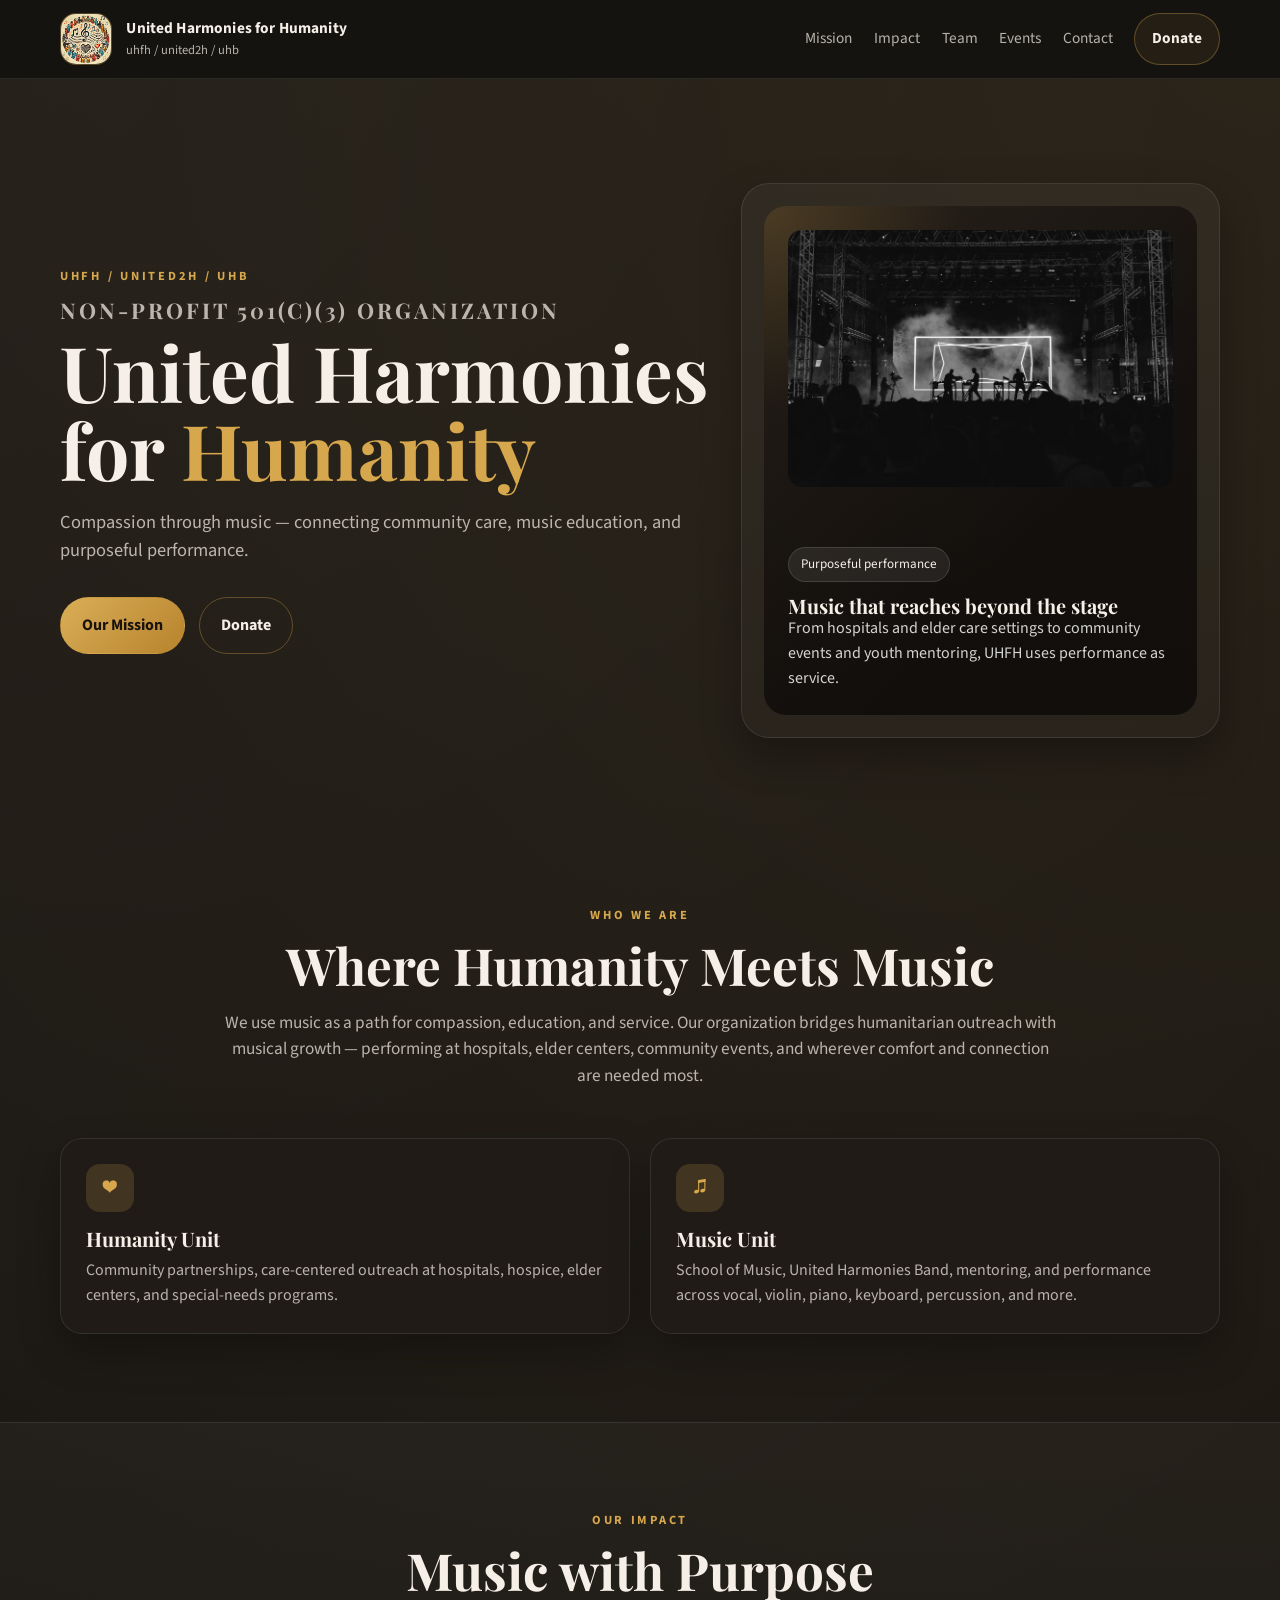
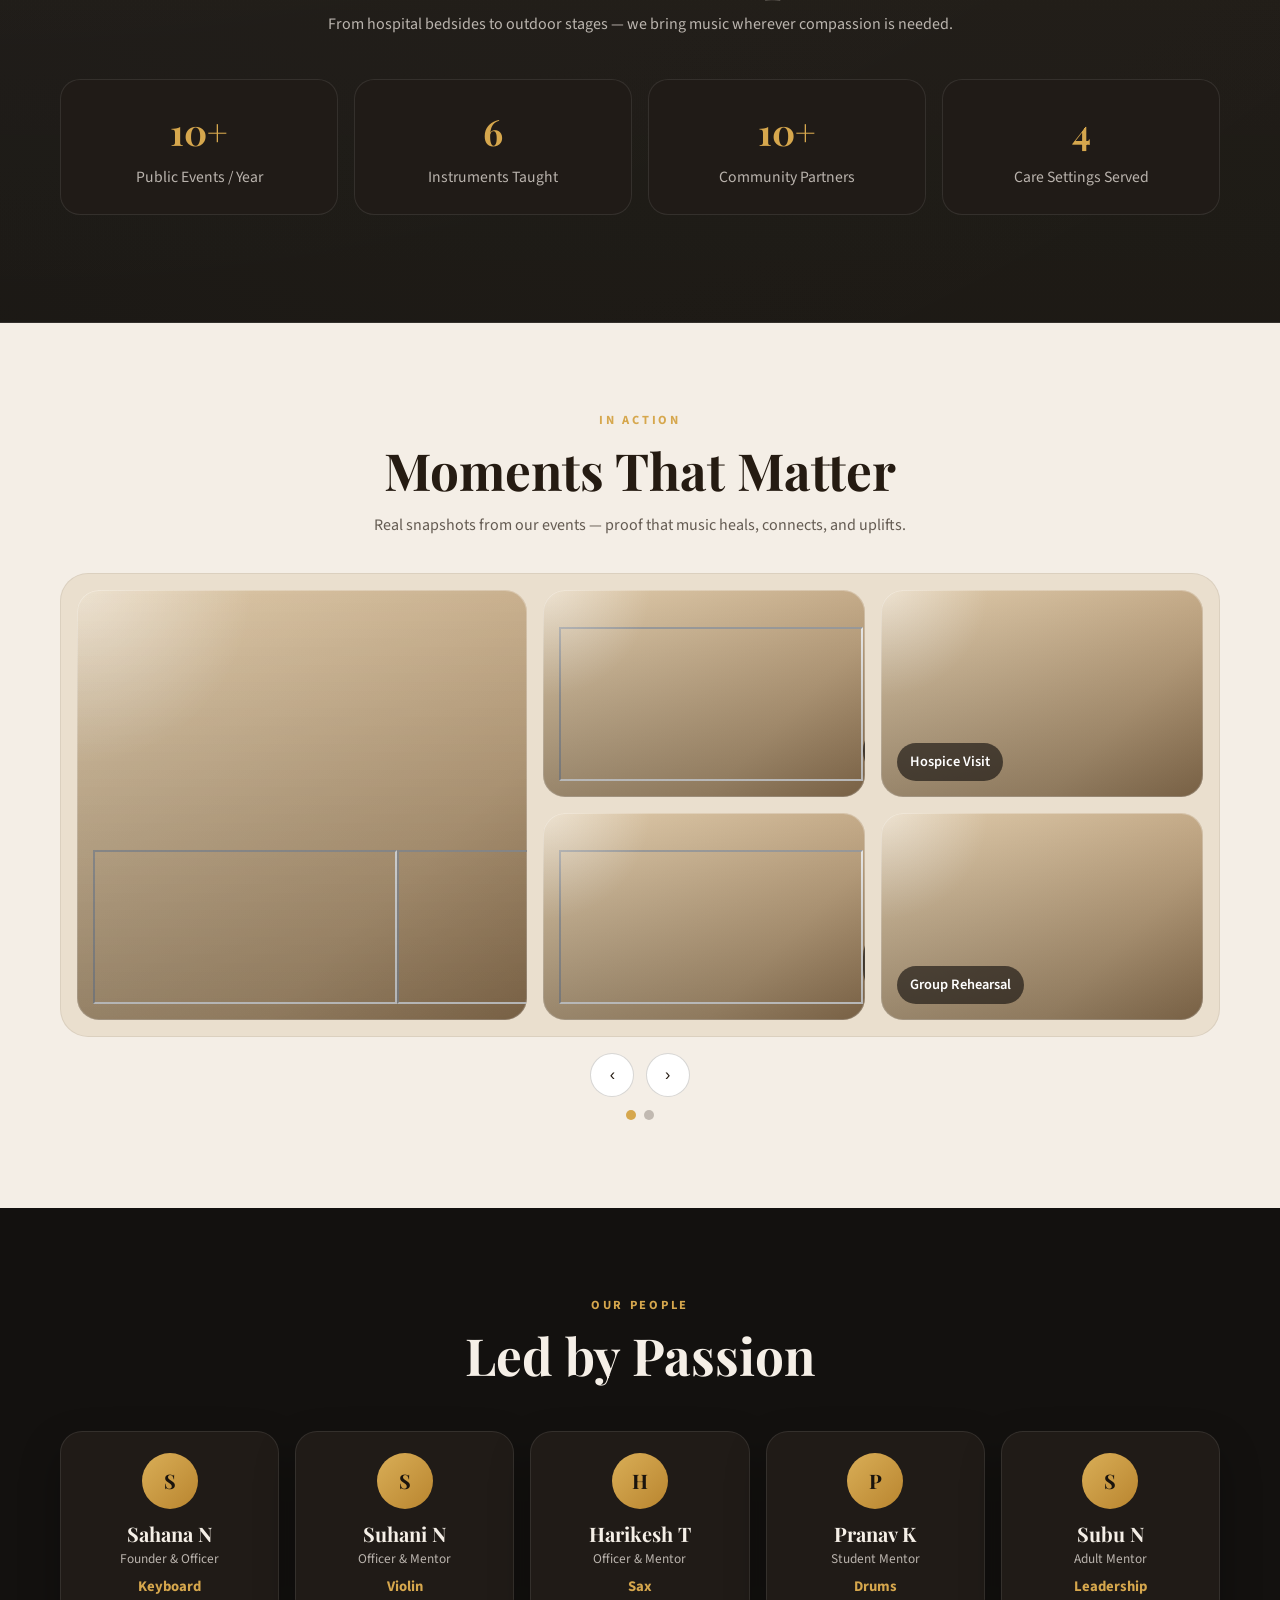
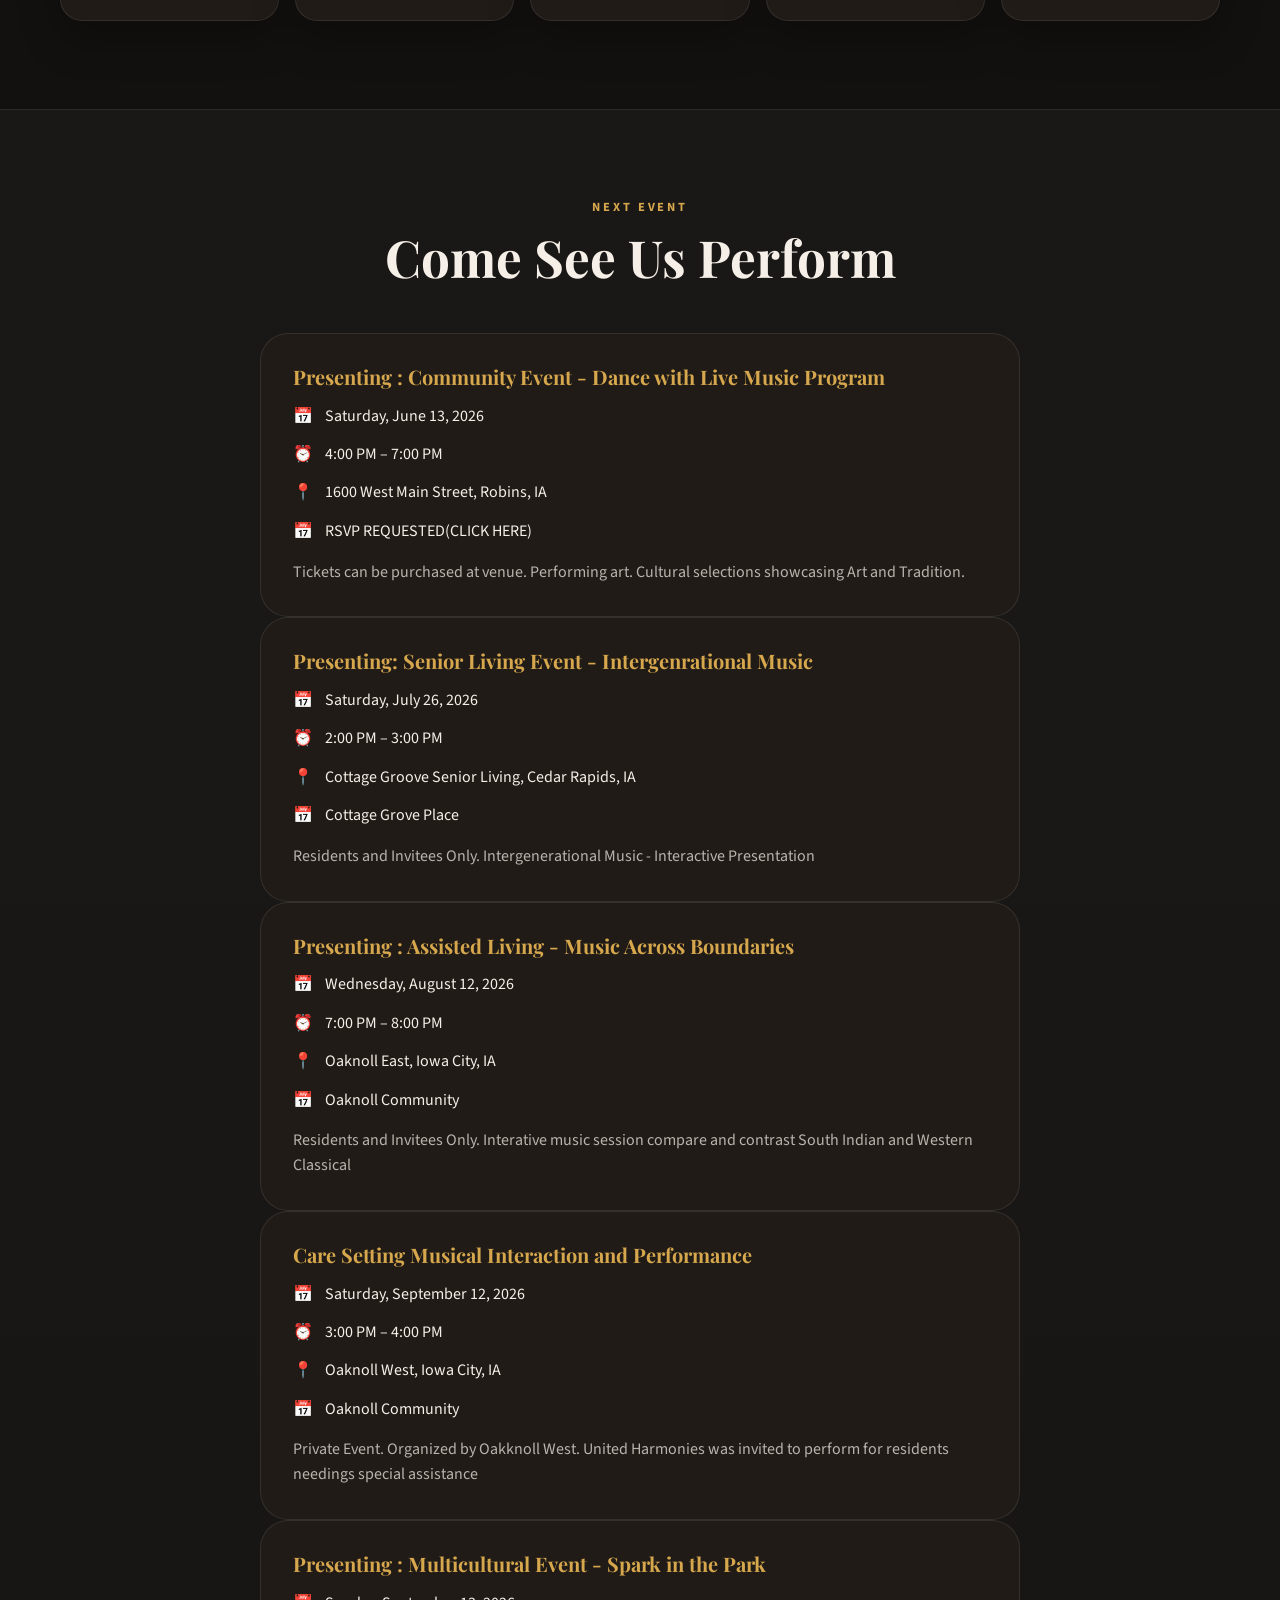
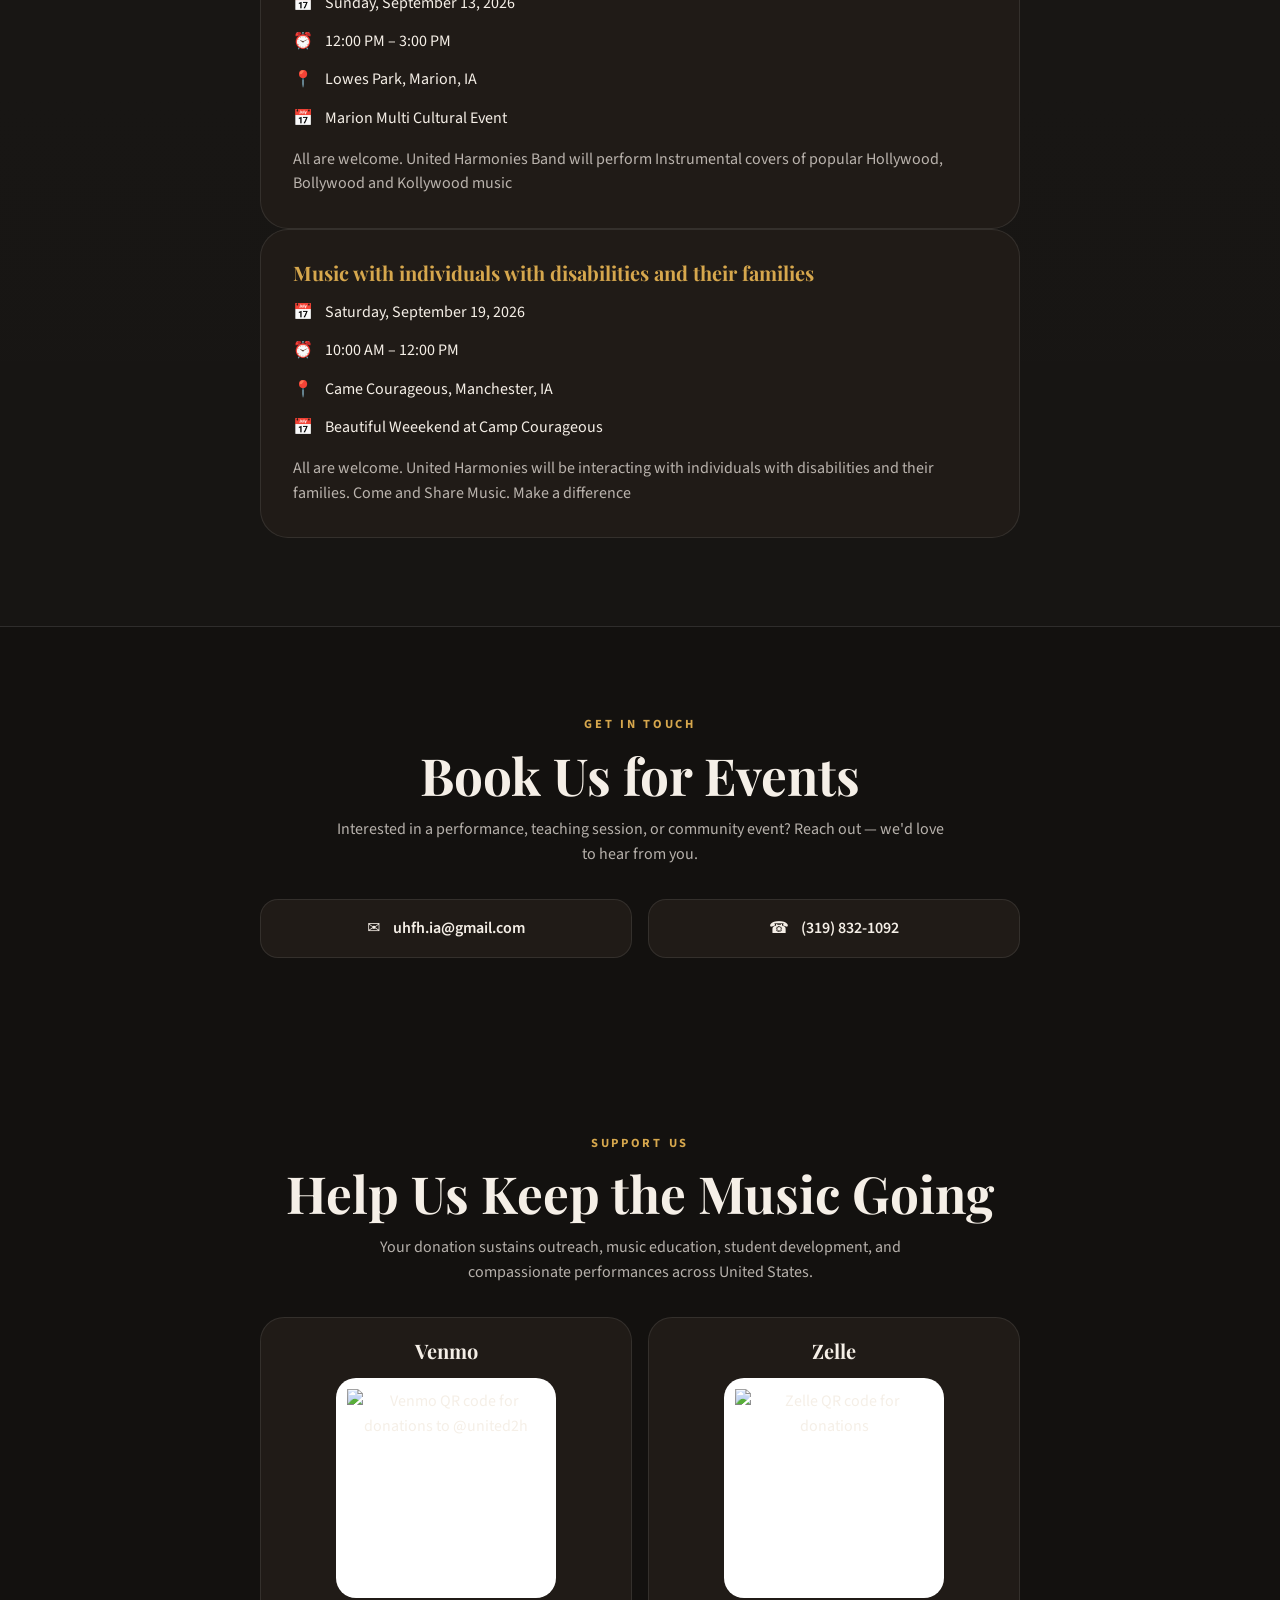
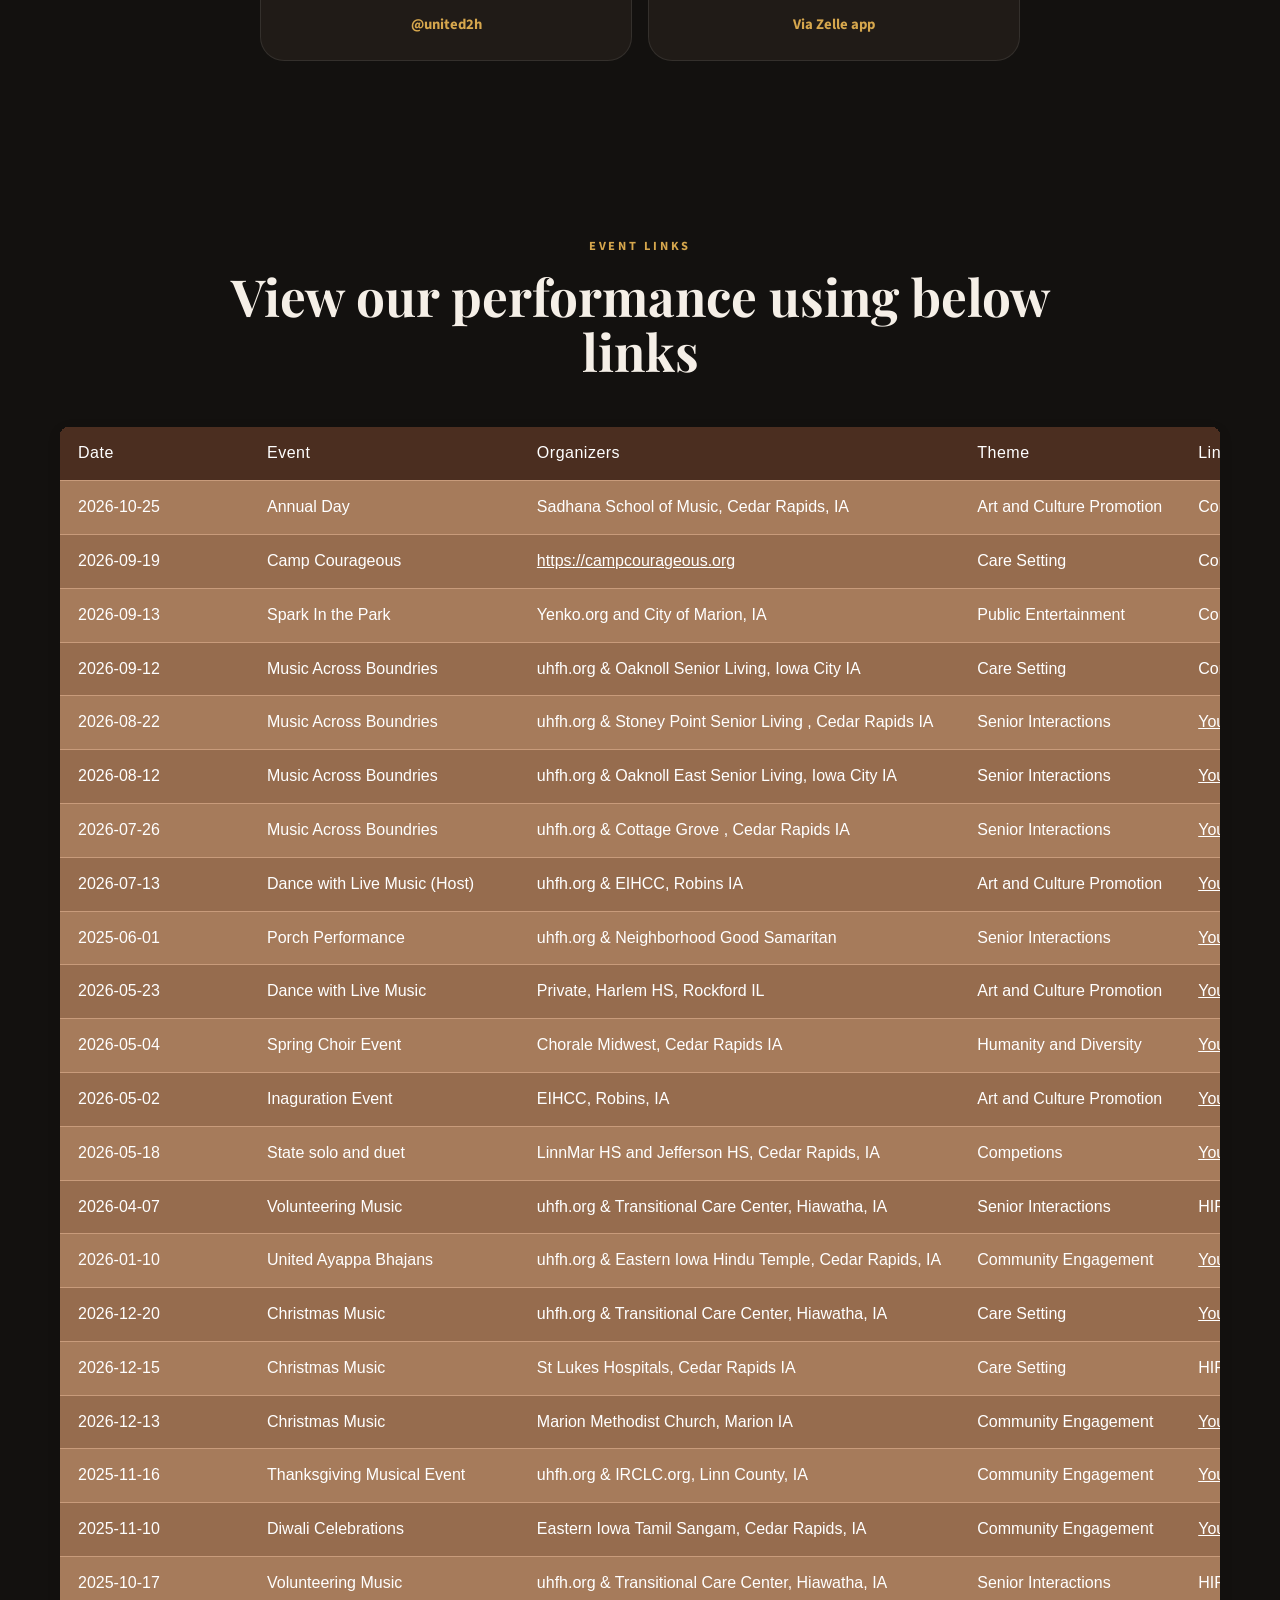
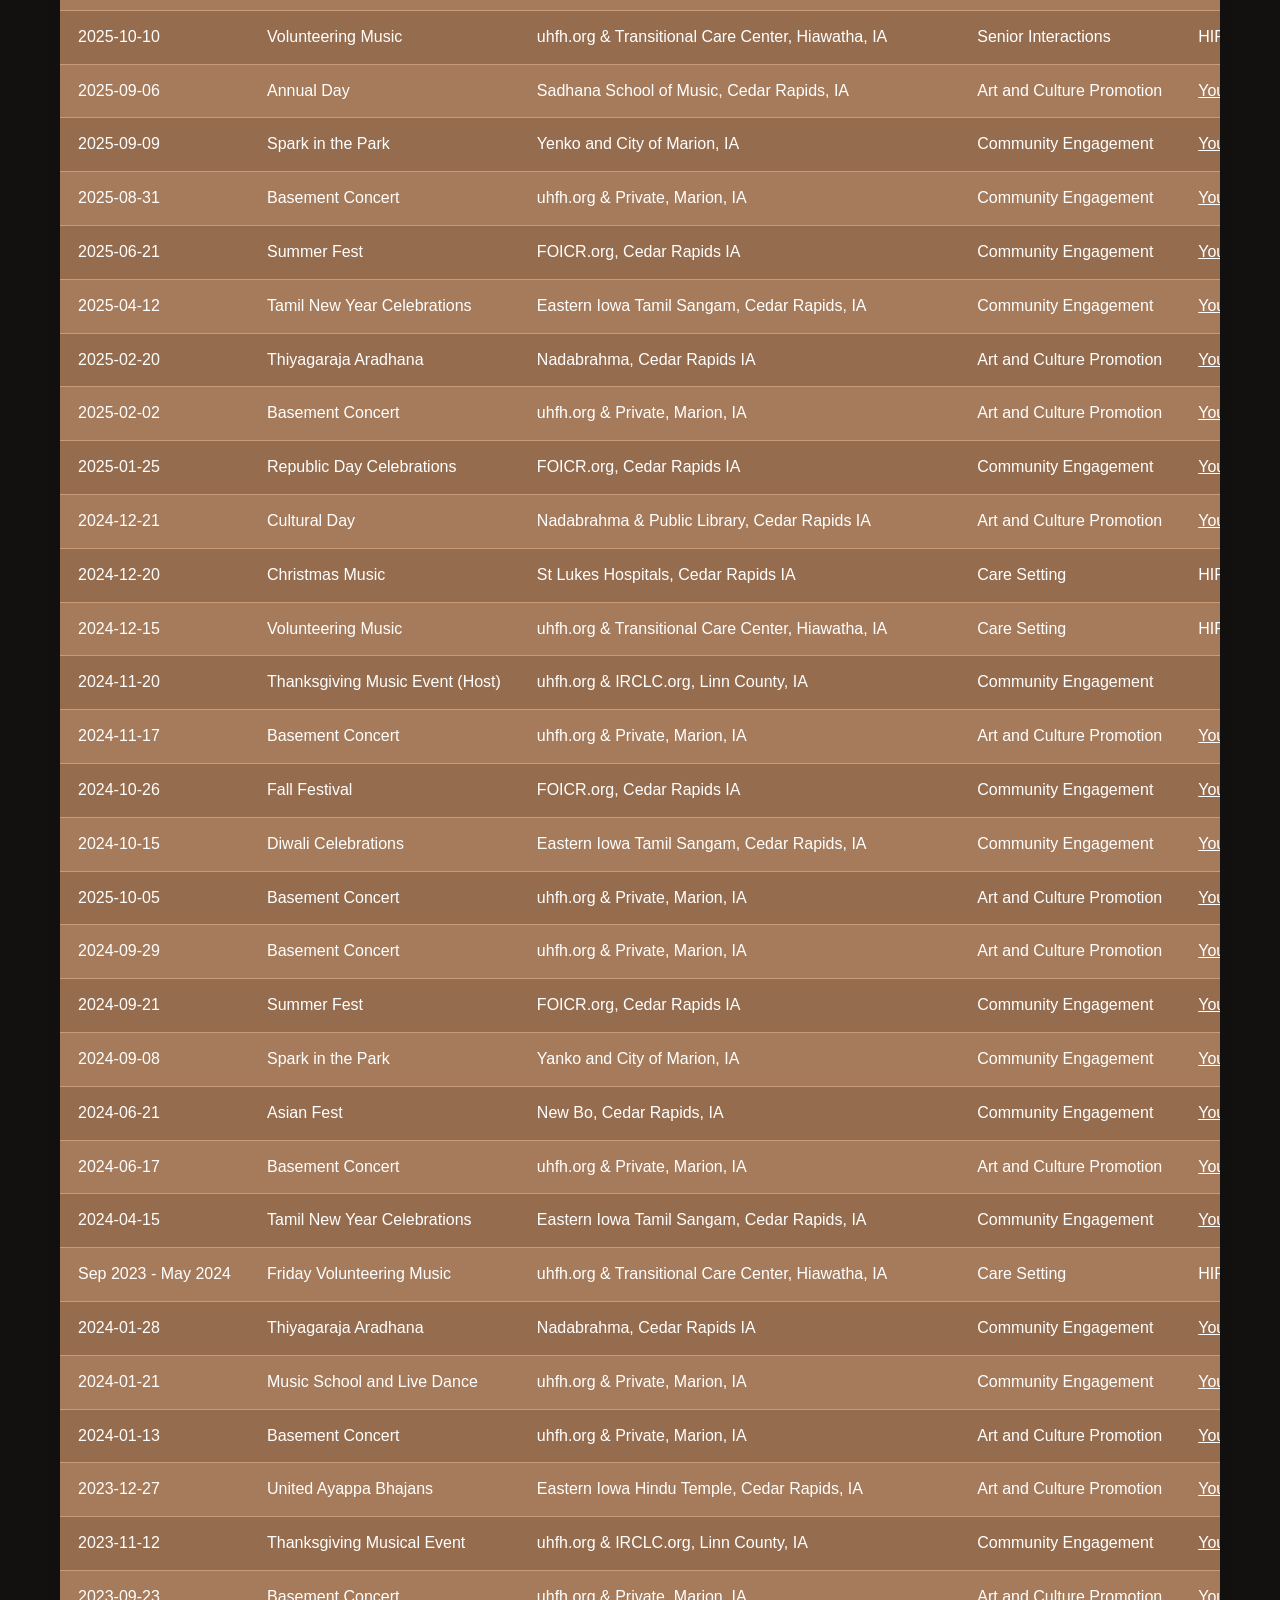
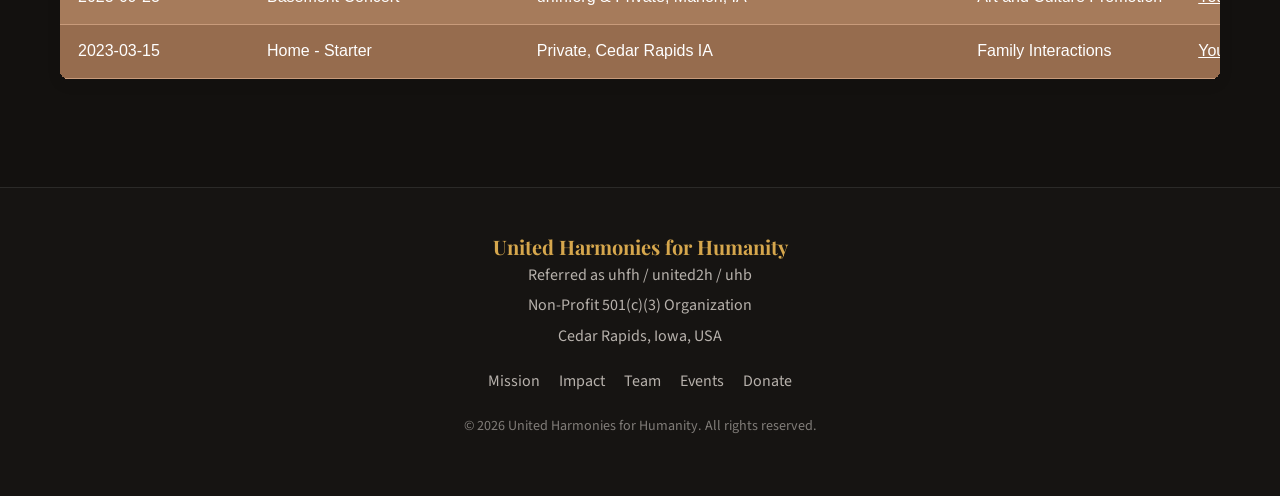
==== commit 6e430188: "table updated" ====
--- a/index.html
+++ b/index.html
@@ -1003,6 +1003,12 @@
     </section>
 
 <Section>
+  <div class="container">
+        <div class="mission-copy">
+          <p class="eyebrow">Event Links</p>
+          <h2>View our performance using below links </h2>
+        </div>
+
   <div class="uhfh-table-container">
     <table>
         <thead>
@@ -1025,7 +1031,7 @@
             <tr>
                 <td>2026-09-19</td>
                 <td>Camp Courageous</td>
-                <td><a href="https://www.uhfh.org/" target="_blank">https://www.uhfh.org/</a></td>
+                <td><a href="https://campcourageous.org/about-us/" target="_blank">https://campcourageous.org</a></td>
                 <td>Care Setting</td>
                 <td>Coming Up</td>
             </tr>
@@ -1143,7 +1149,7 @@
             </tr>
             <tr>
                 <td>2025-11-16</td>
-                <td>Unity & Gratitude - Thanksgiving Musical Event (Host)</td>
+                <td>Thanksgiving Musical Event </td>
                 <td>uhfh.org & IRCLC.org, Linn County, IA</td>
                 <td>Community Engagement</td>
                 <td><a href="https://youtu.be/0cAkGxhjtXA?si=NRf8Zt9JOY84Cksc" target="_blank">YouTube</a></td>
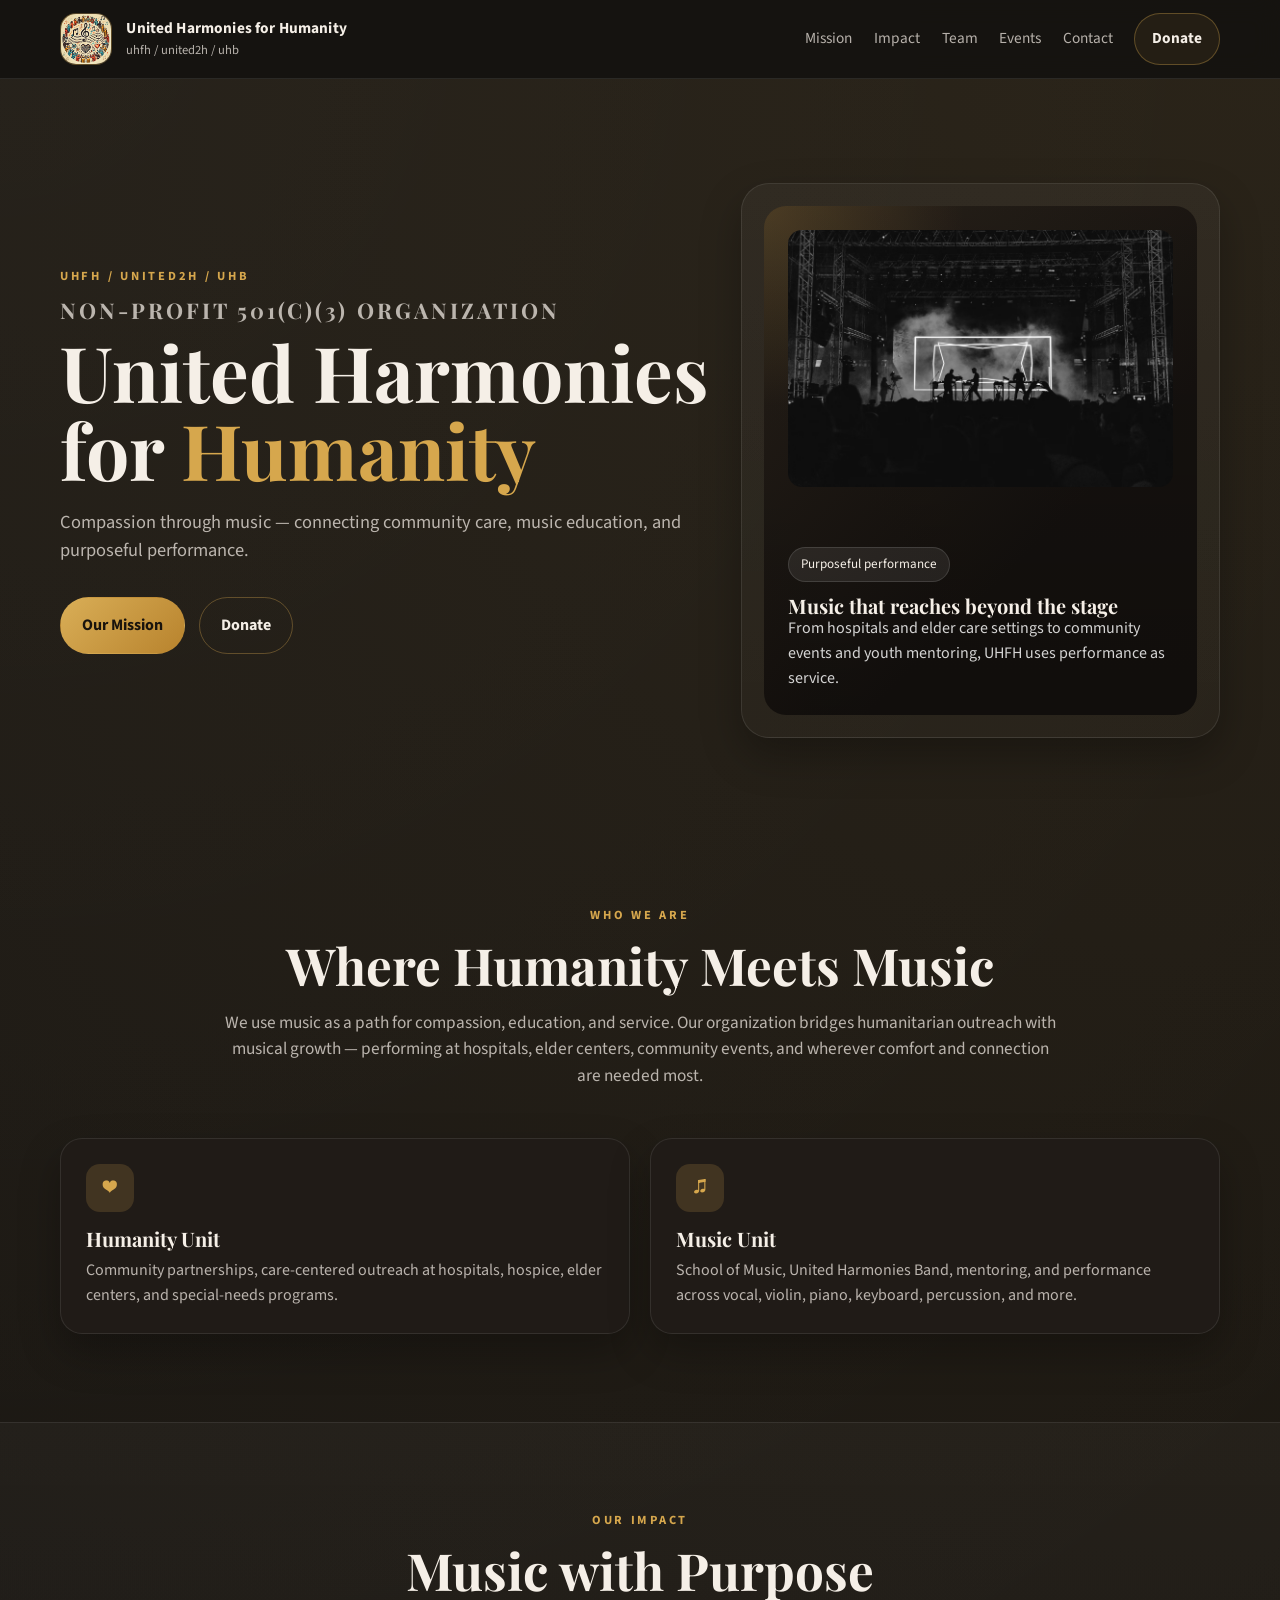
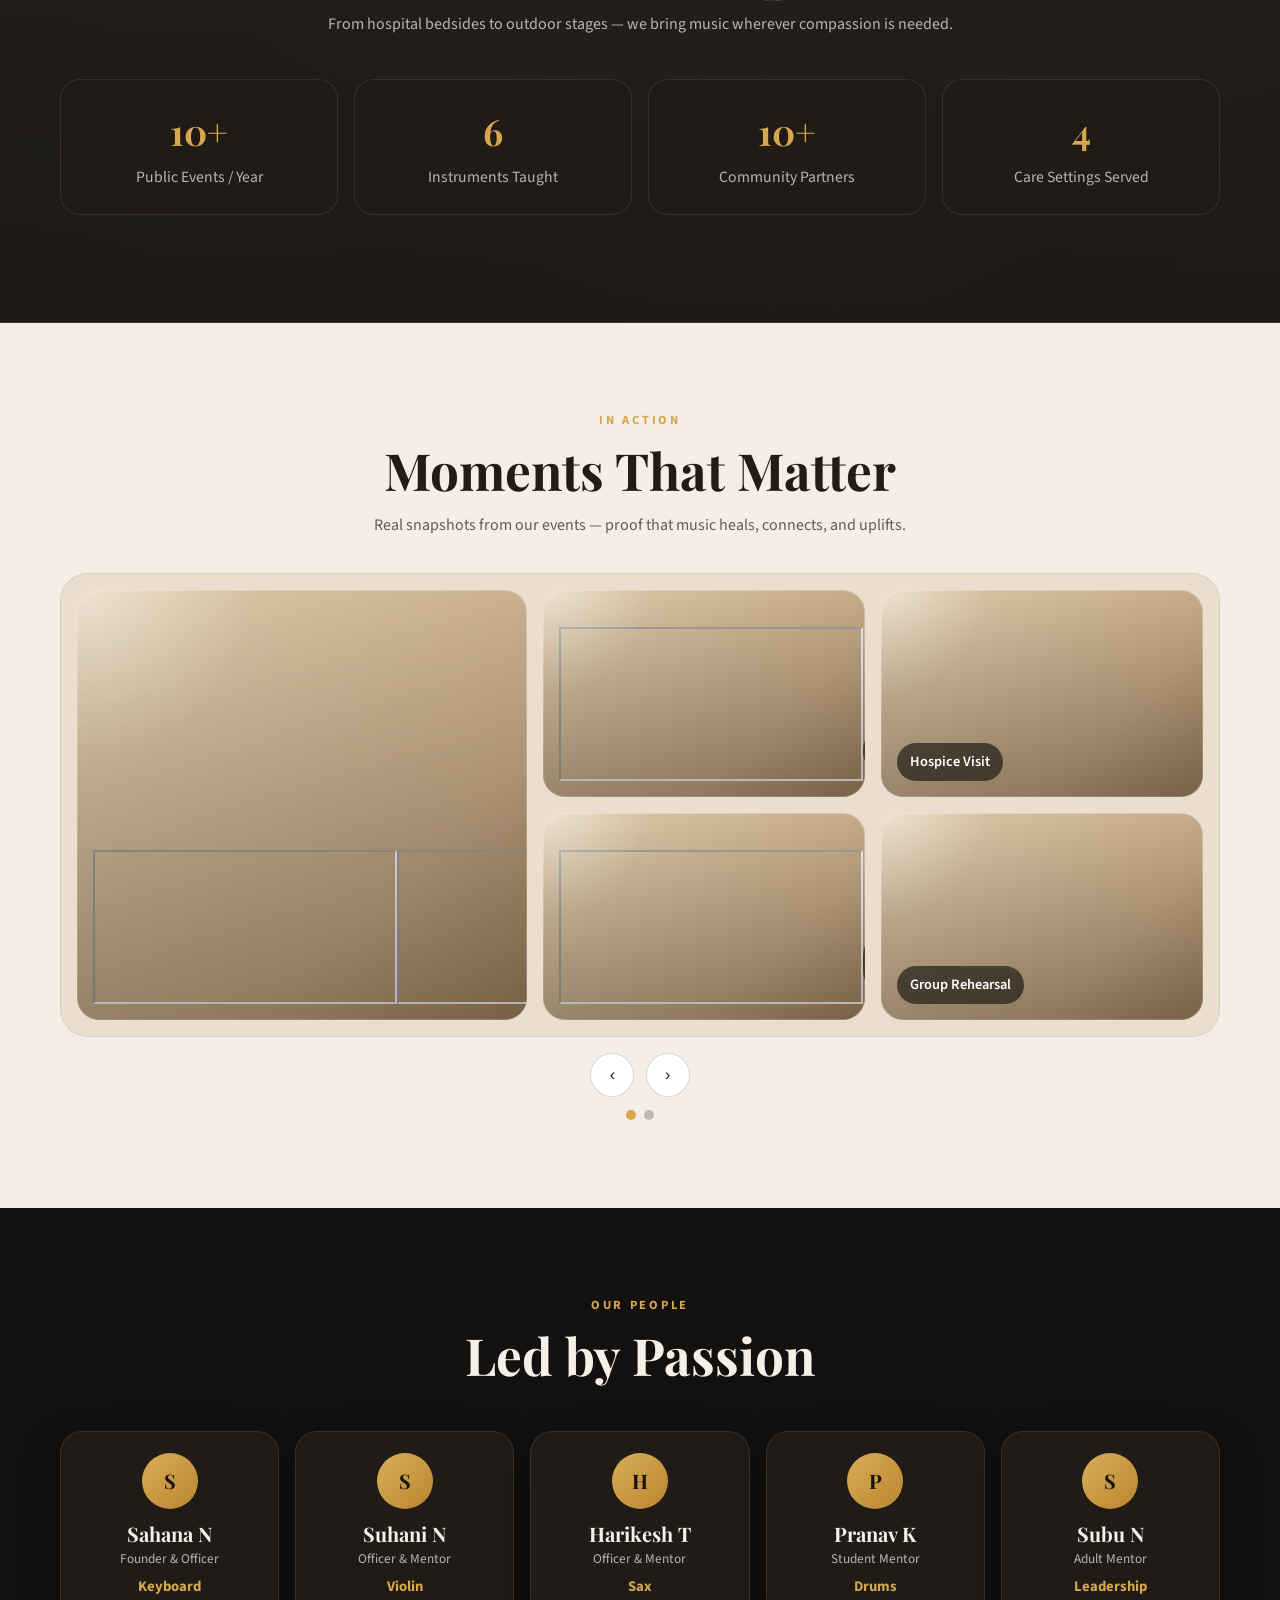
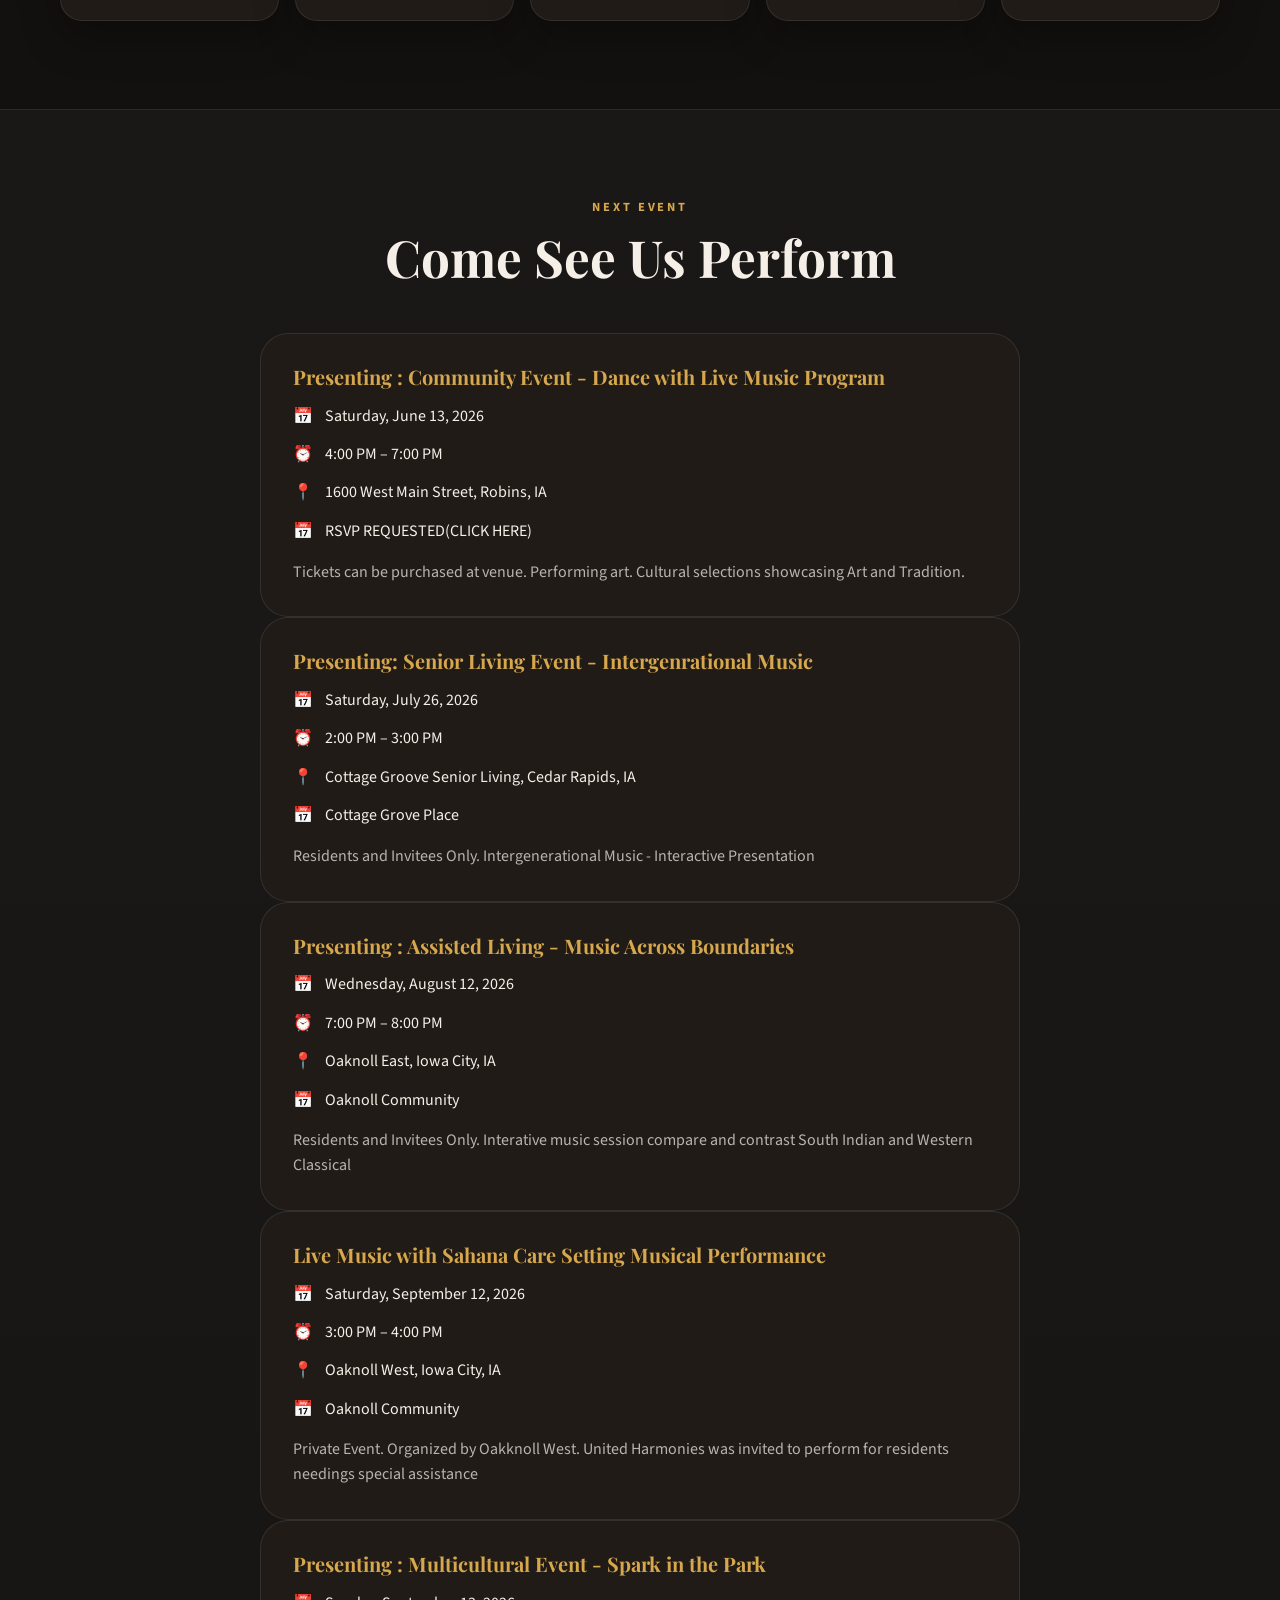
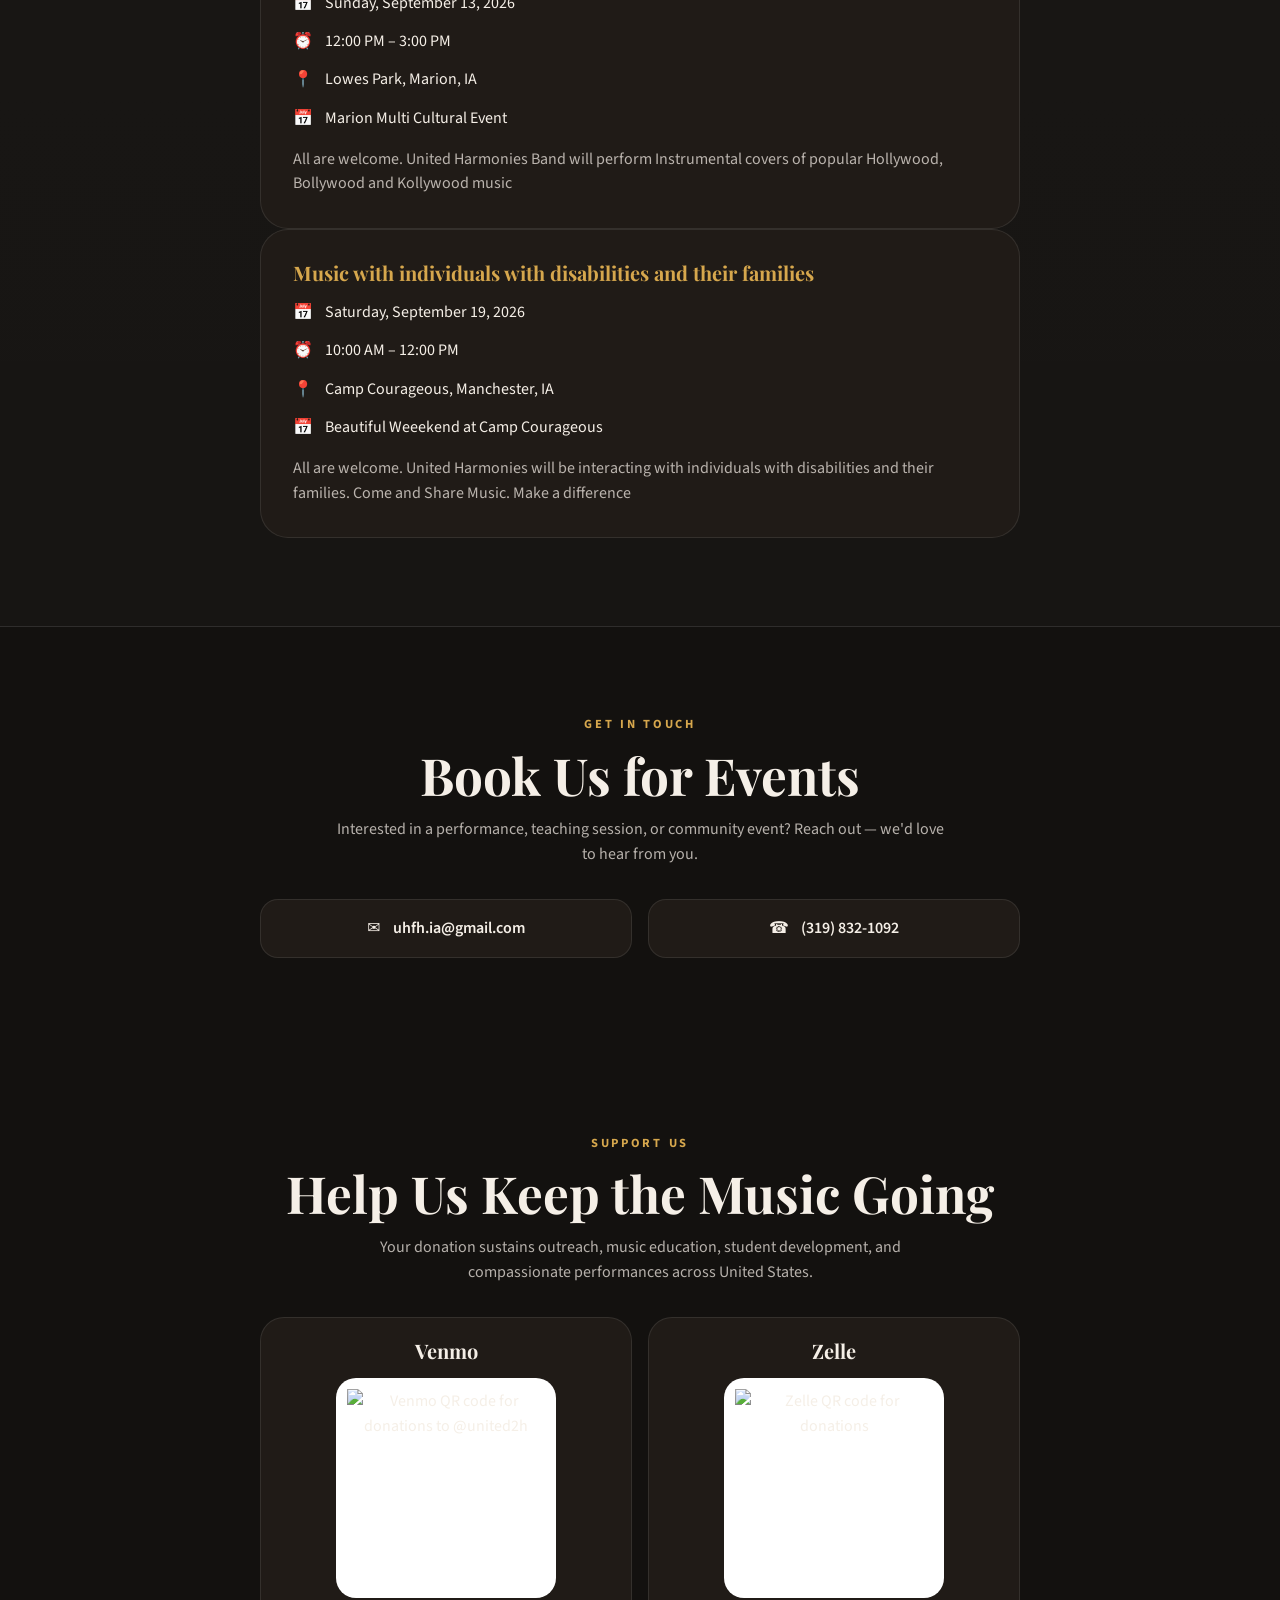
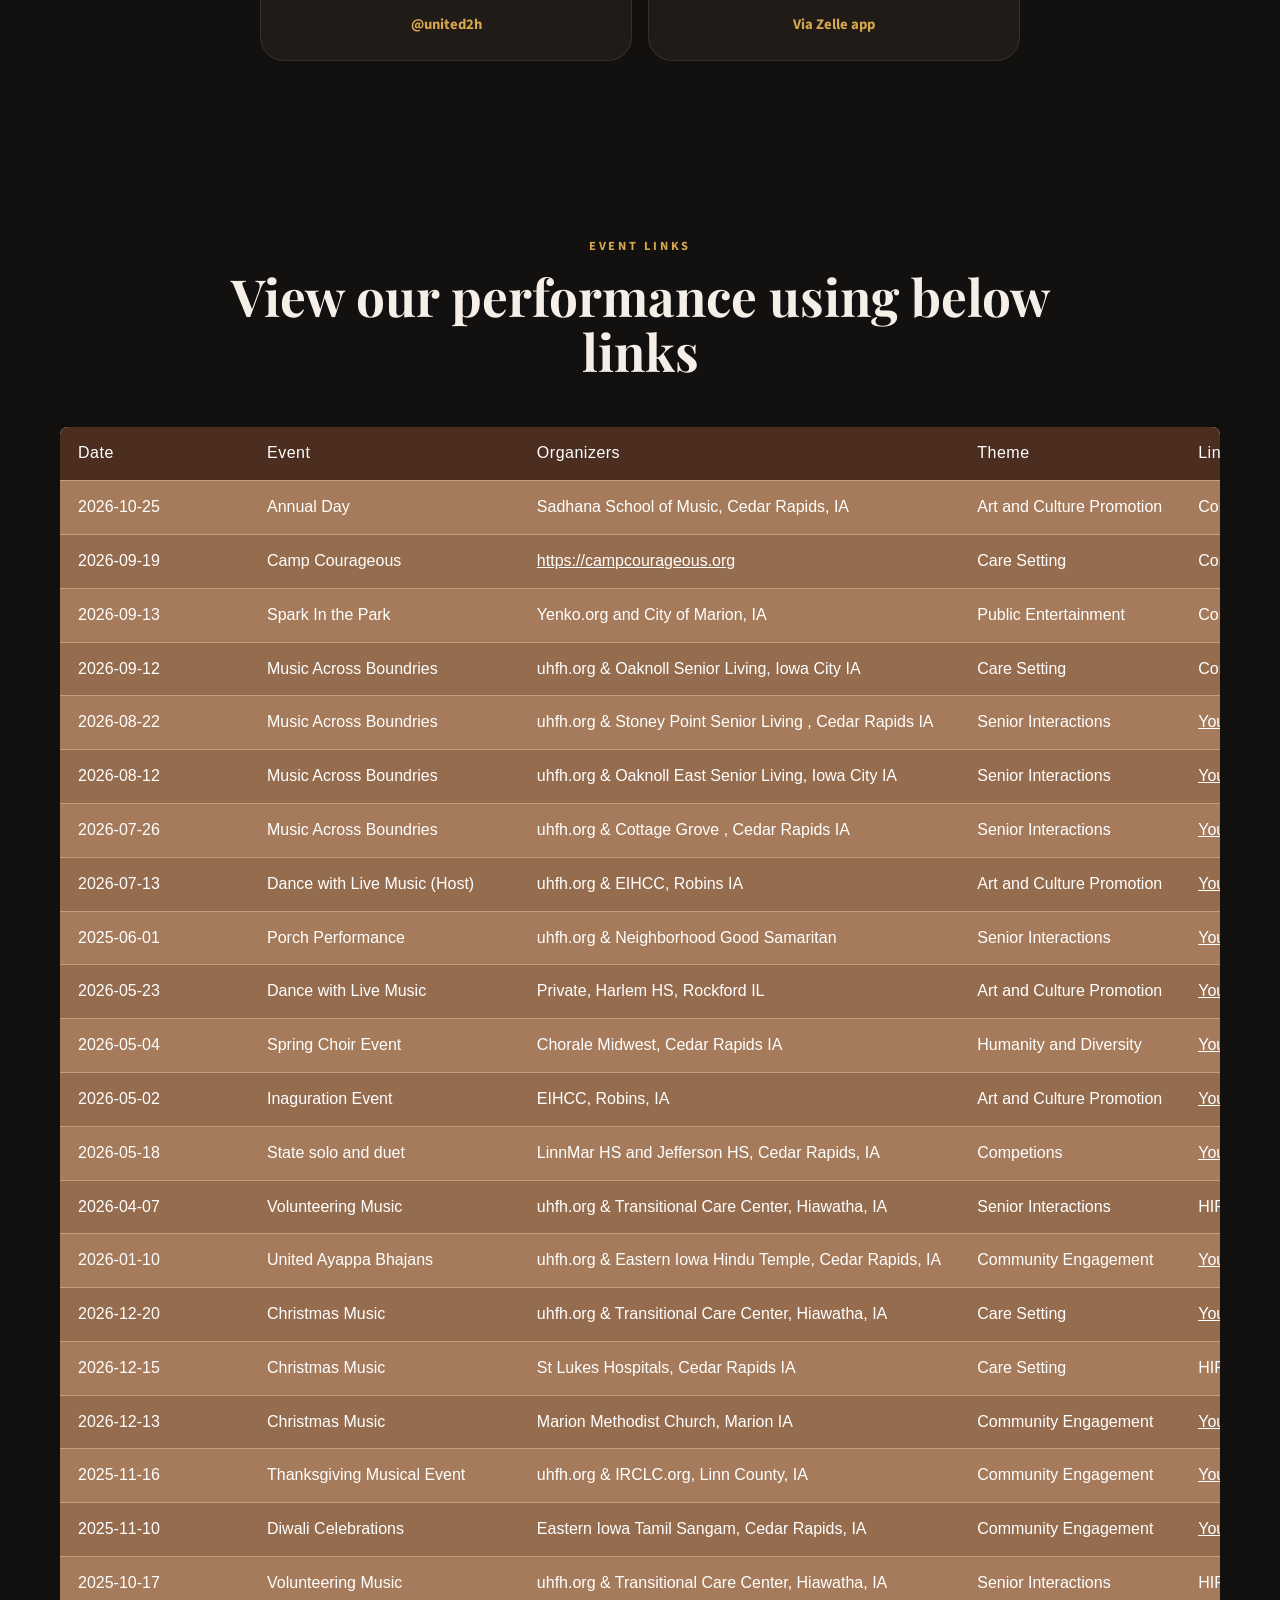
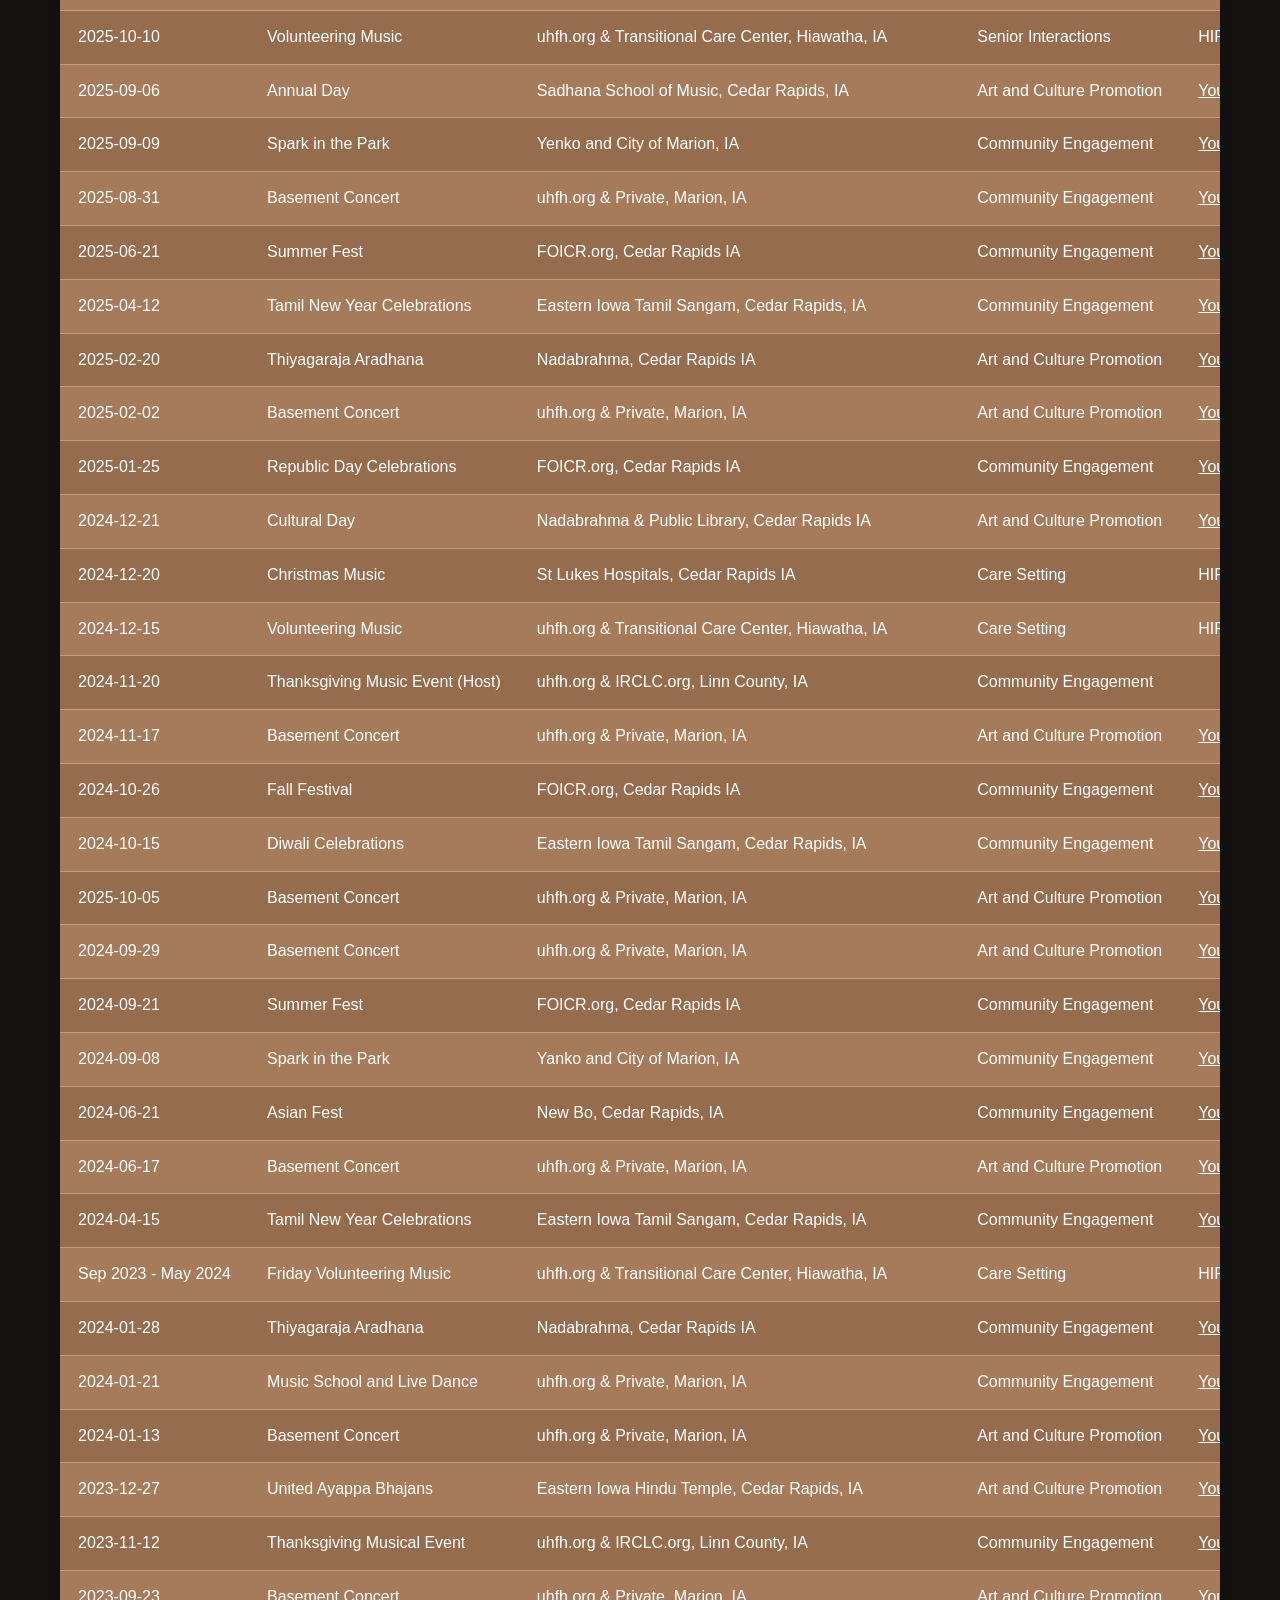
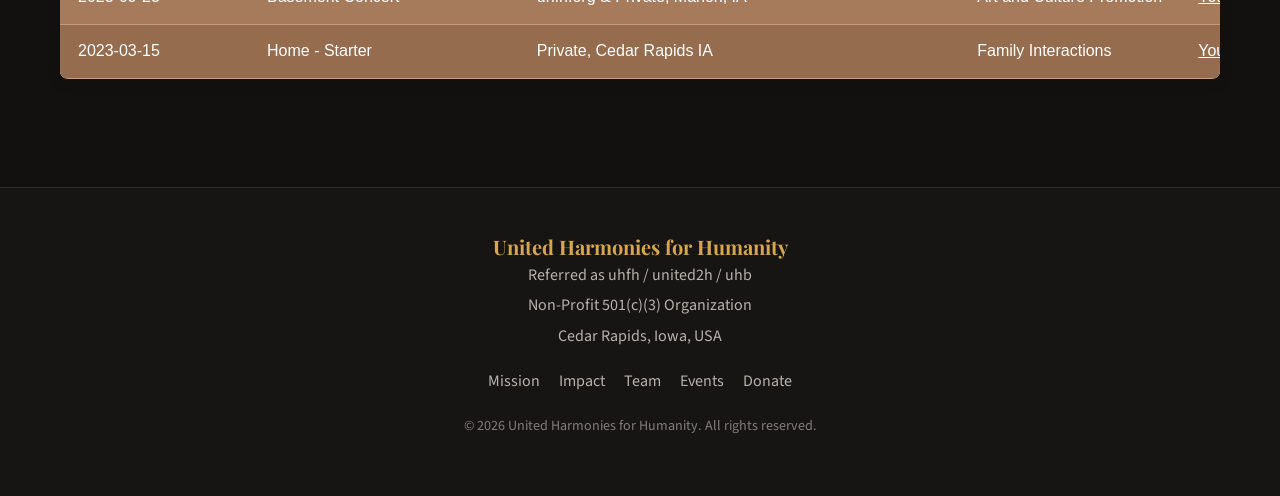
==== commit d83c4483: "Update index.html" ====
--- a/index.html
+++ b/index.html
@@ -926,7 +926,7 @@
         </div>
       </div>
 <div class="event-card">
-          <h3 style="color: var(--gold);"> Care Setting Musical Interaction and Performance </h3>
+          <h3 style="color: var(--gold);"> Live Music with Sahana Care Setting Musical Performance </h3>
           <div class="event-meta">
             <div><span>📅</span><span>Saturday, September 12, 2026</span></div>
             <div><span>⏰</span><span>3:00 PM – 4:00 PM</span></div>
@@ -953,7 +953,7 @@
           <div class="event-meta">
             <div><span>📅</span><span>Saturday, September 19, 2026</span></div>
             <div><span>⏰</span><span>10:00 AM – 12:00 PM</span></div>
-            <div><span>📍</span><span>Came Courageous, Manchester, IA</span></div>
+            <div><span>📍</span><span>Camp Courageous, Manchester, IA</span></div>
             <div><span>📅</span><span> <a href="https://campcourageous.org/">Beautiful Weeekend at Camp Courageous </a></span></div>
           </div>
           <p>All are welcome. United Harmonies will be interacting with individuals with disabilities and their families. Come and Share Music. Make a difference </p>
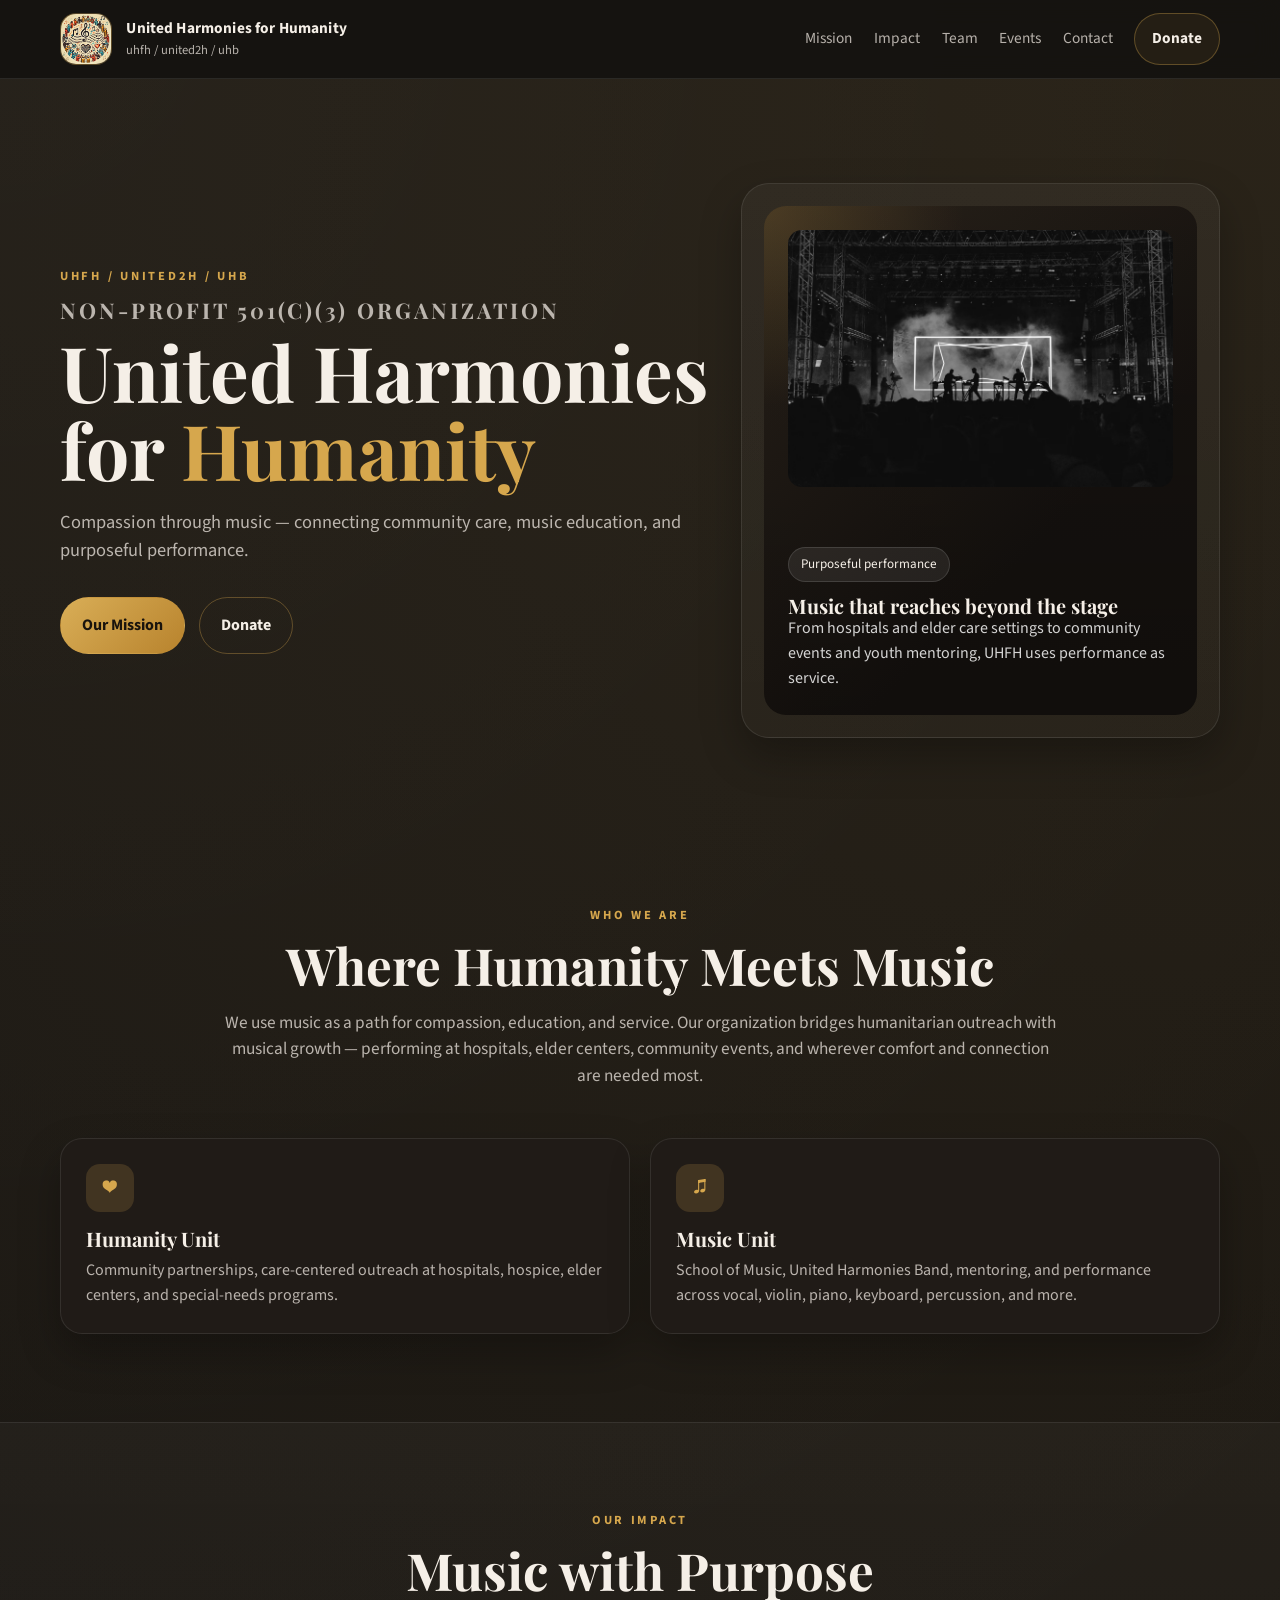
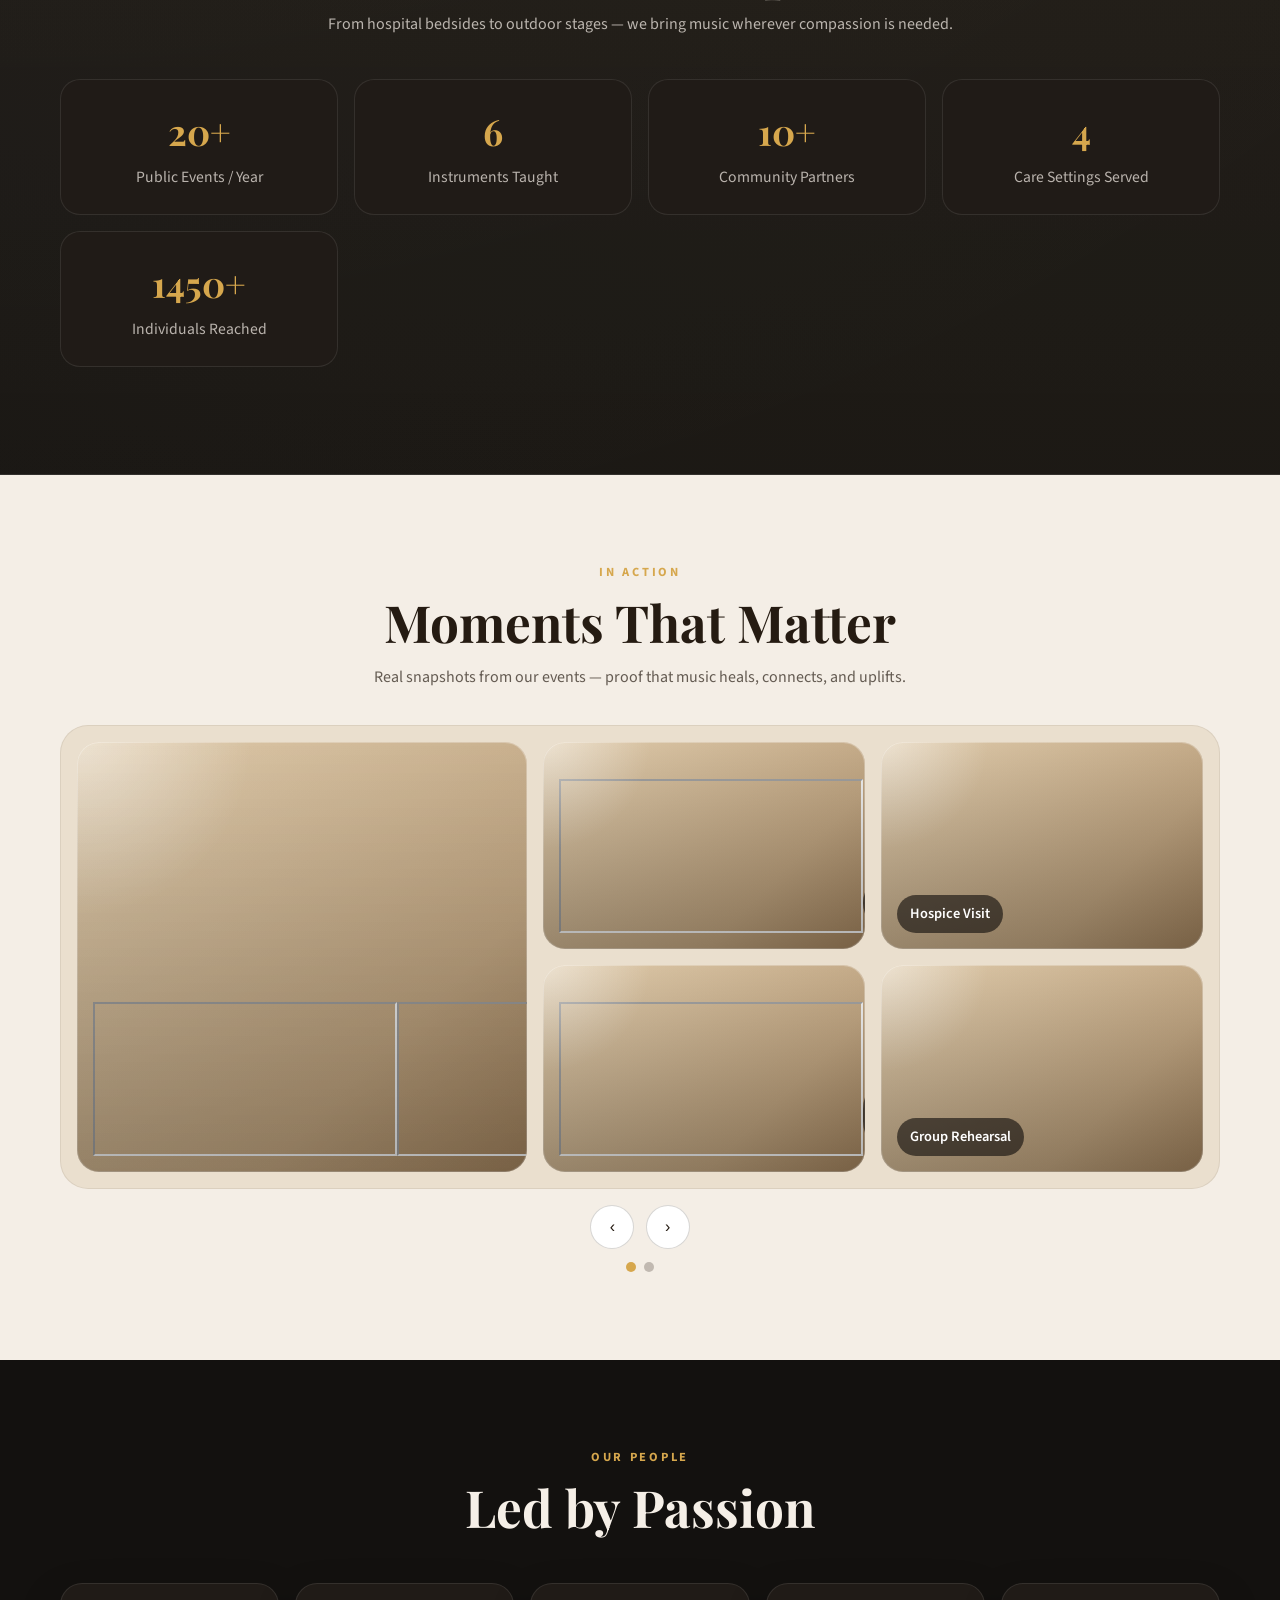
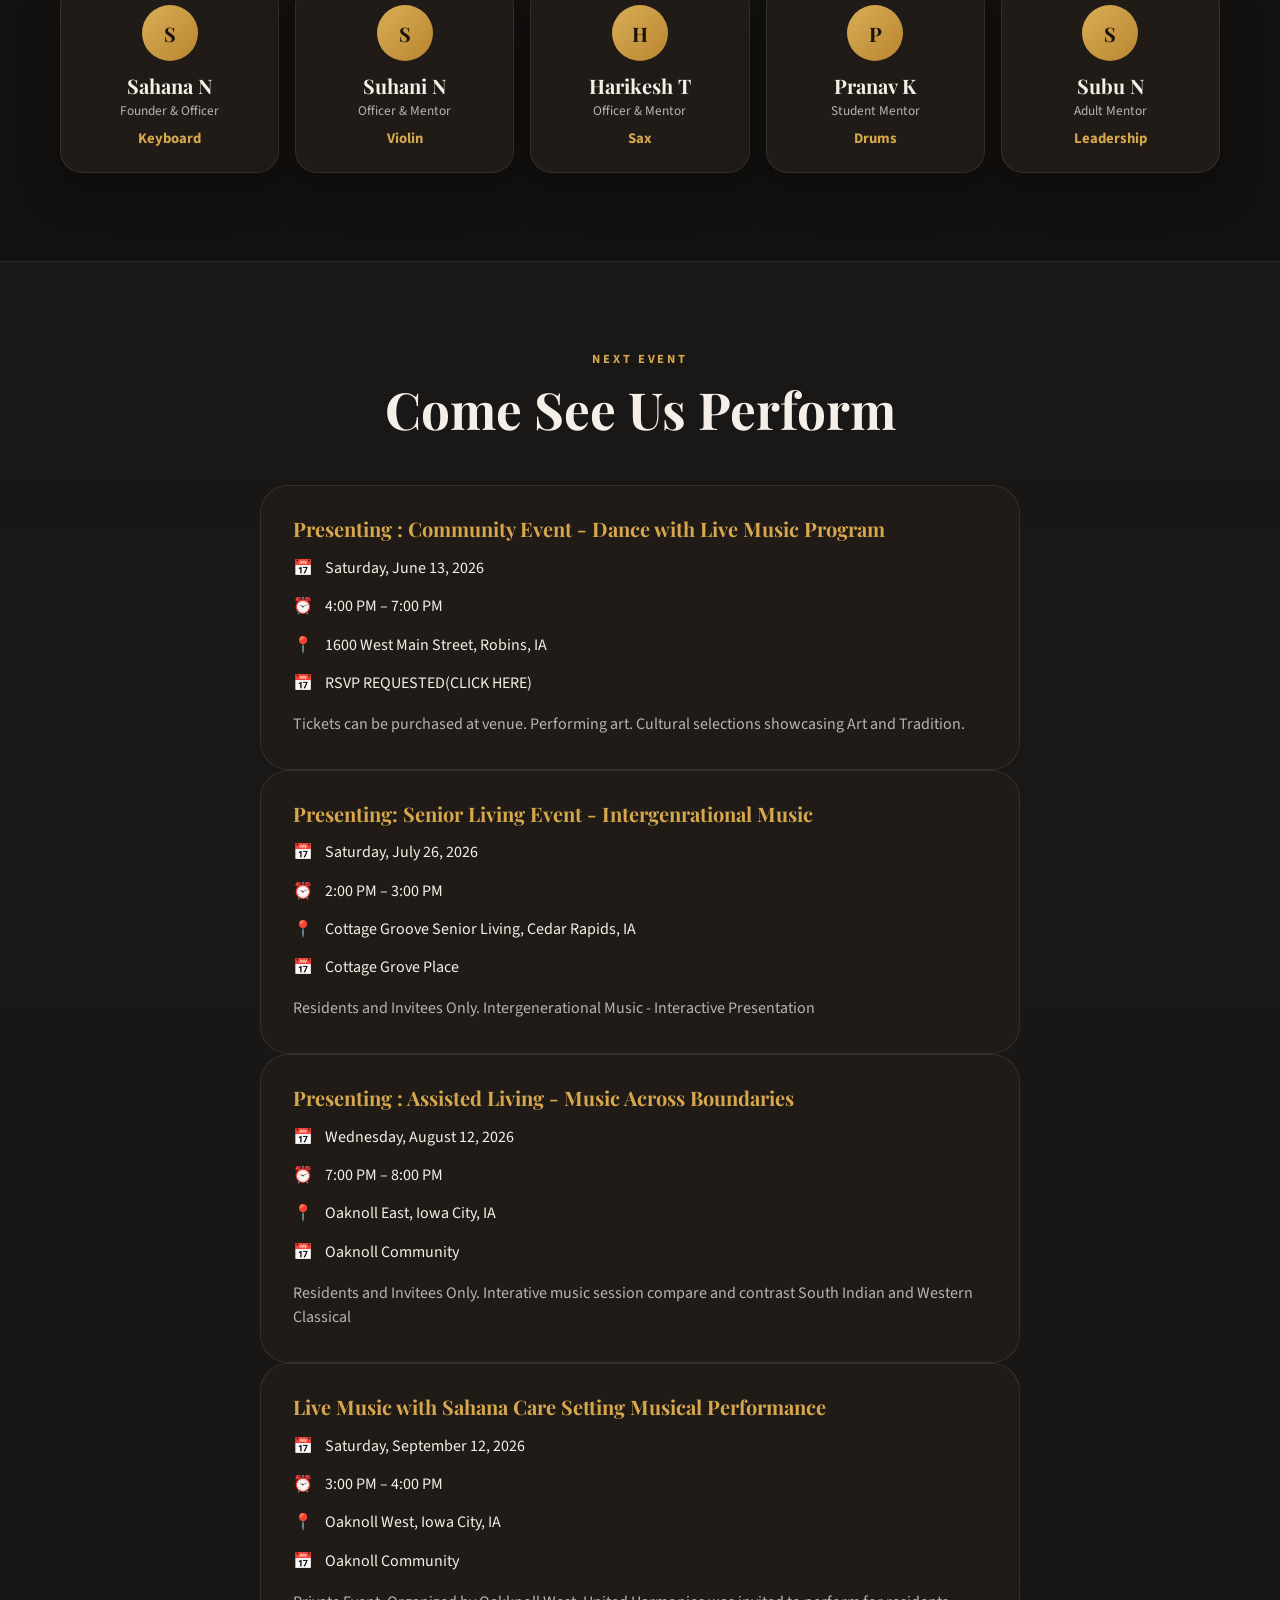
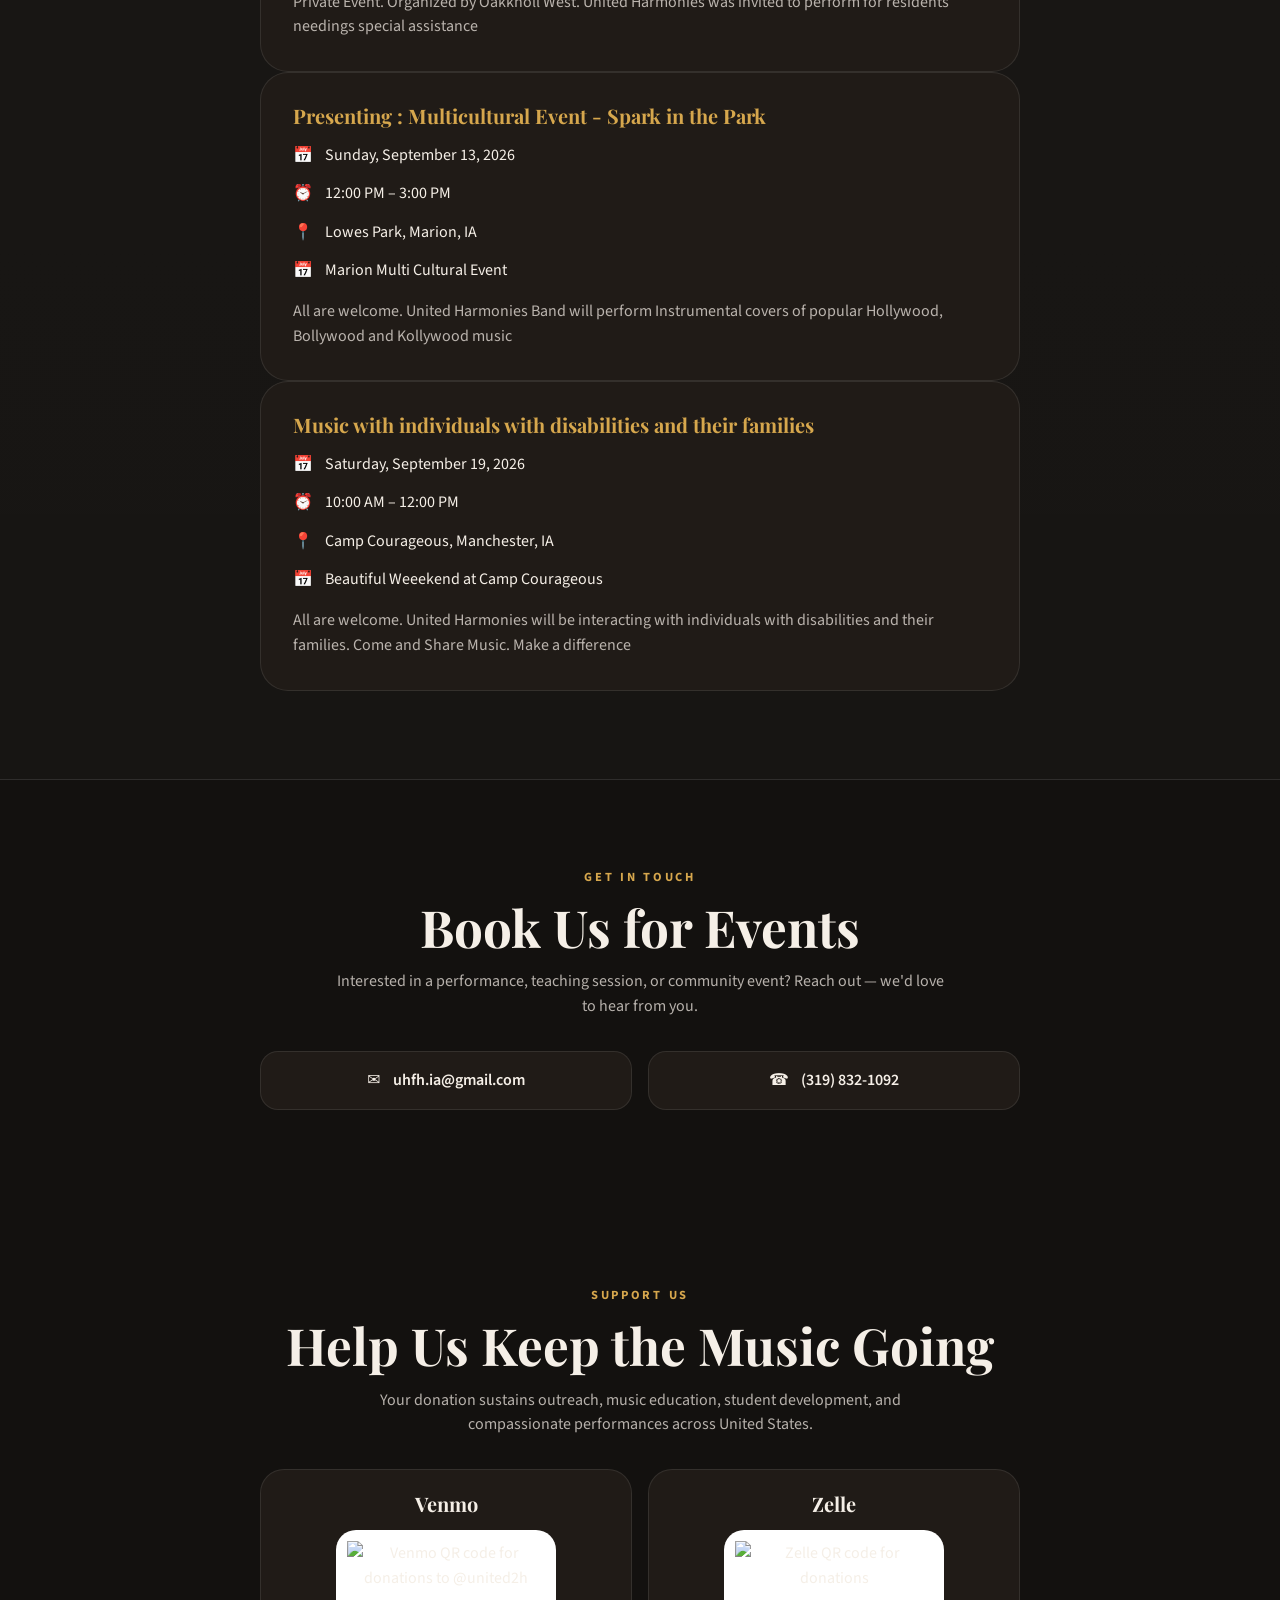
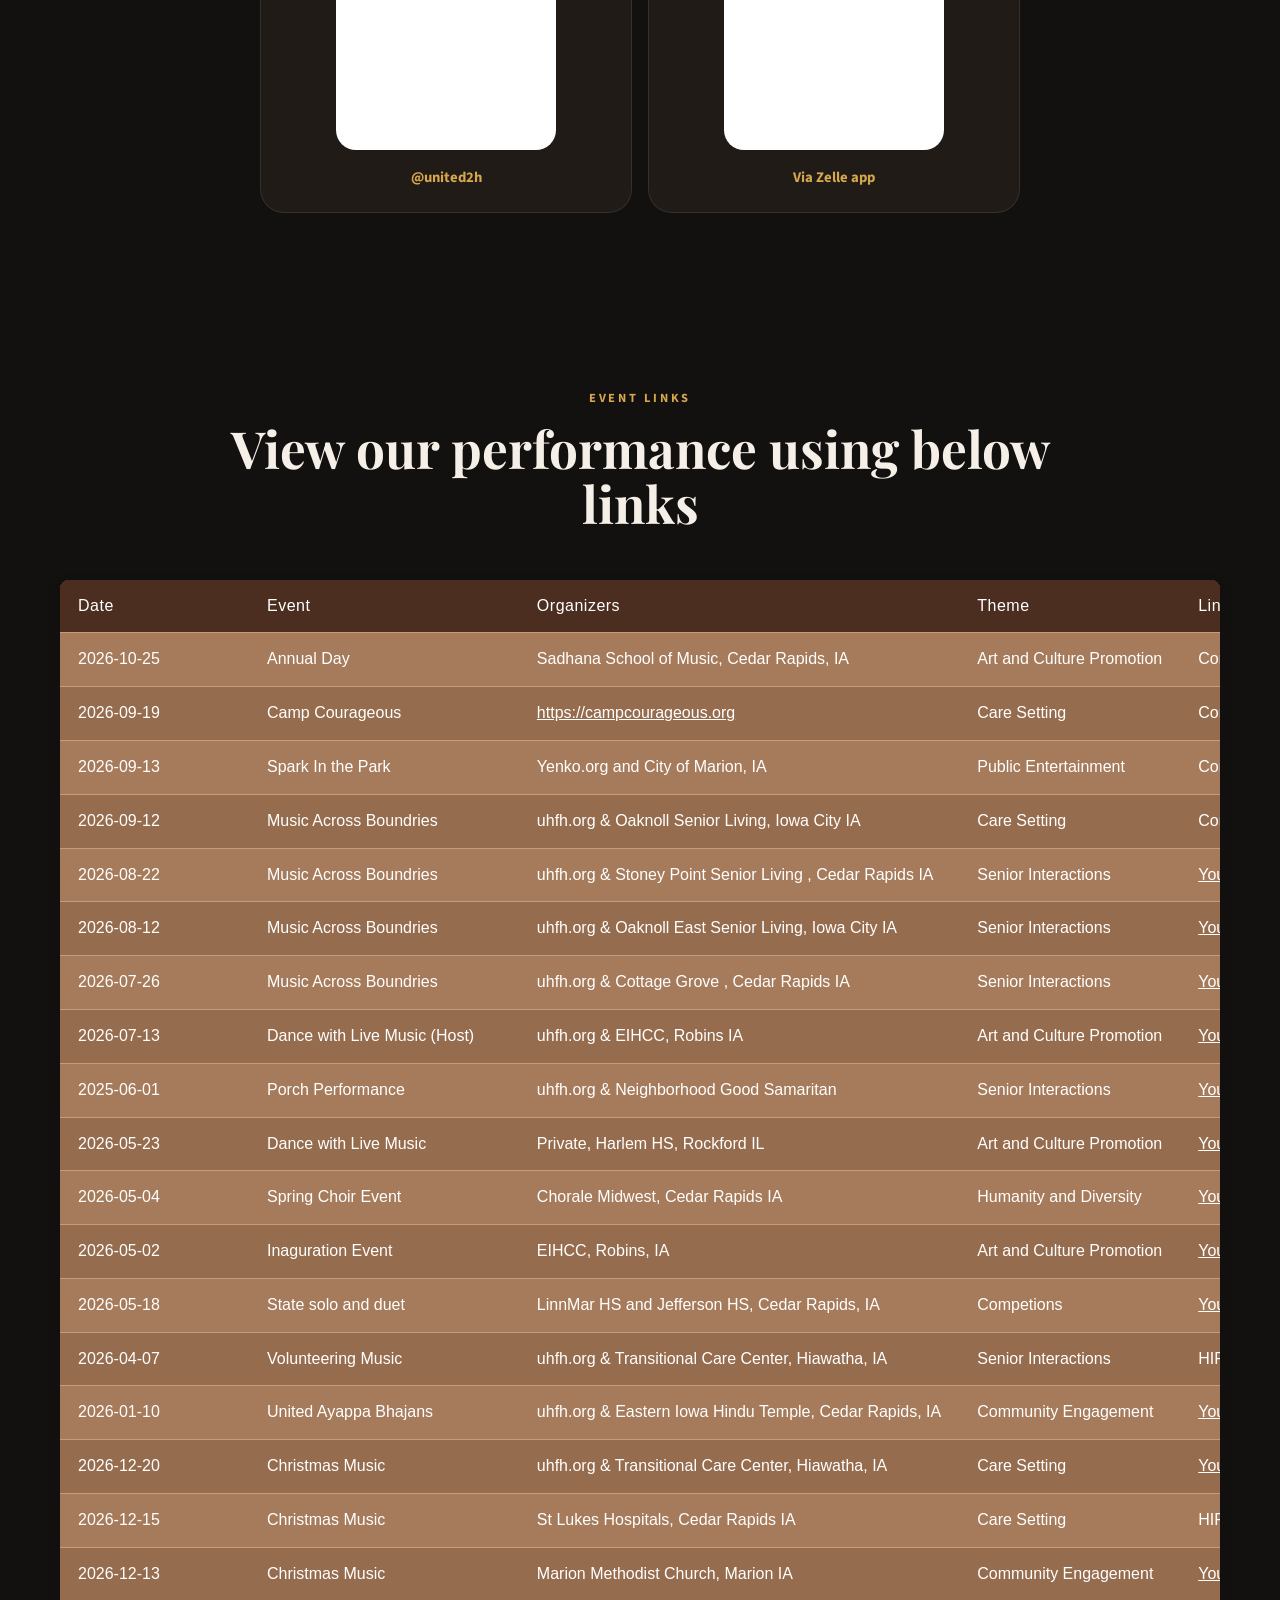
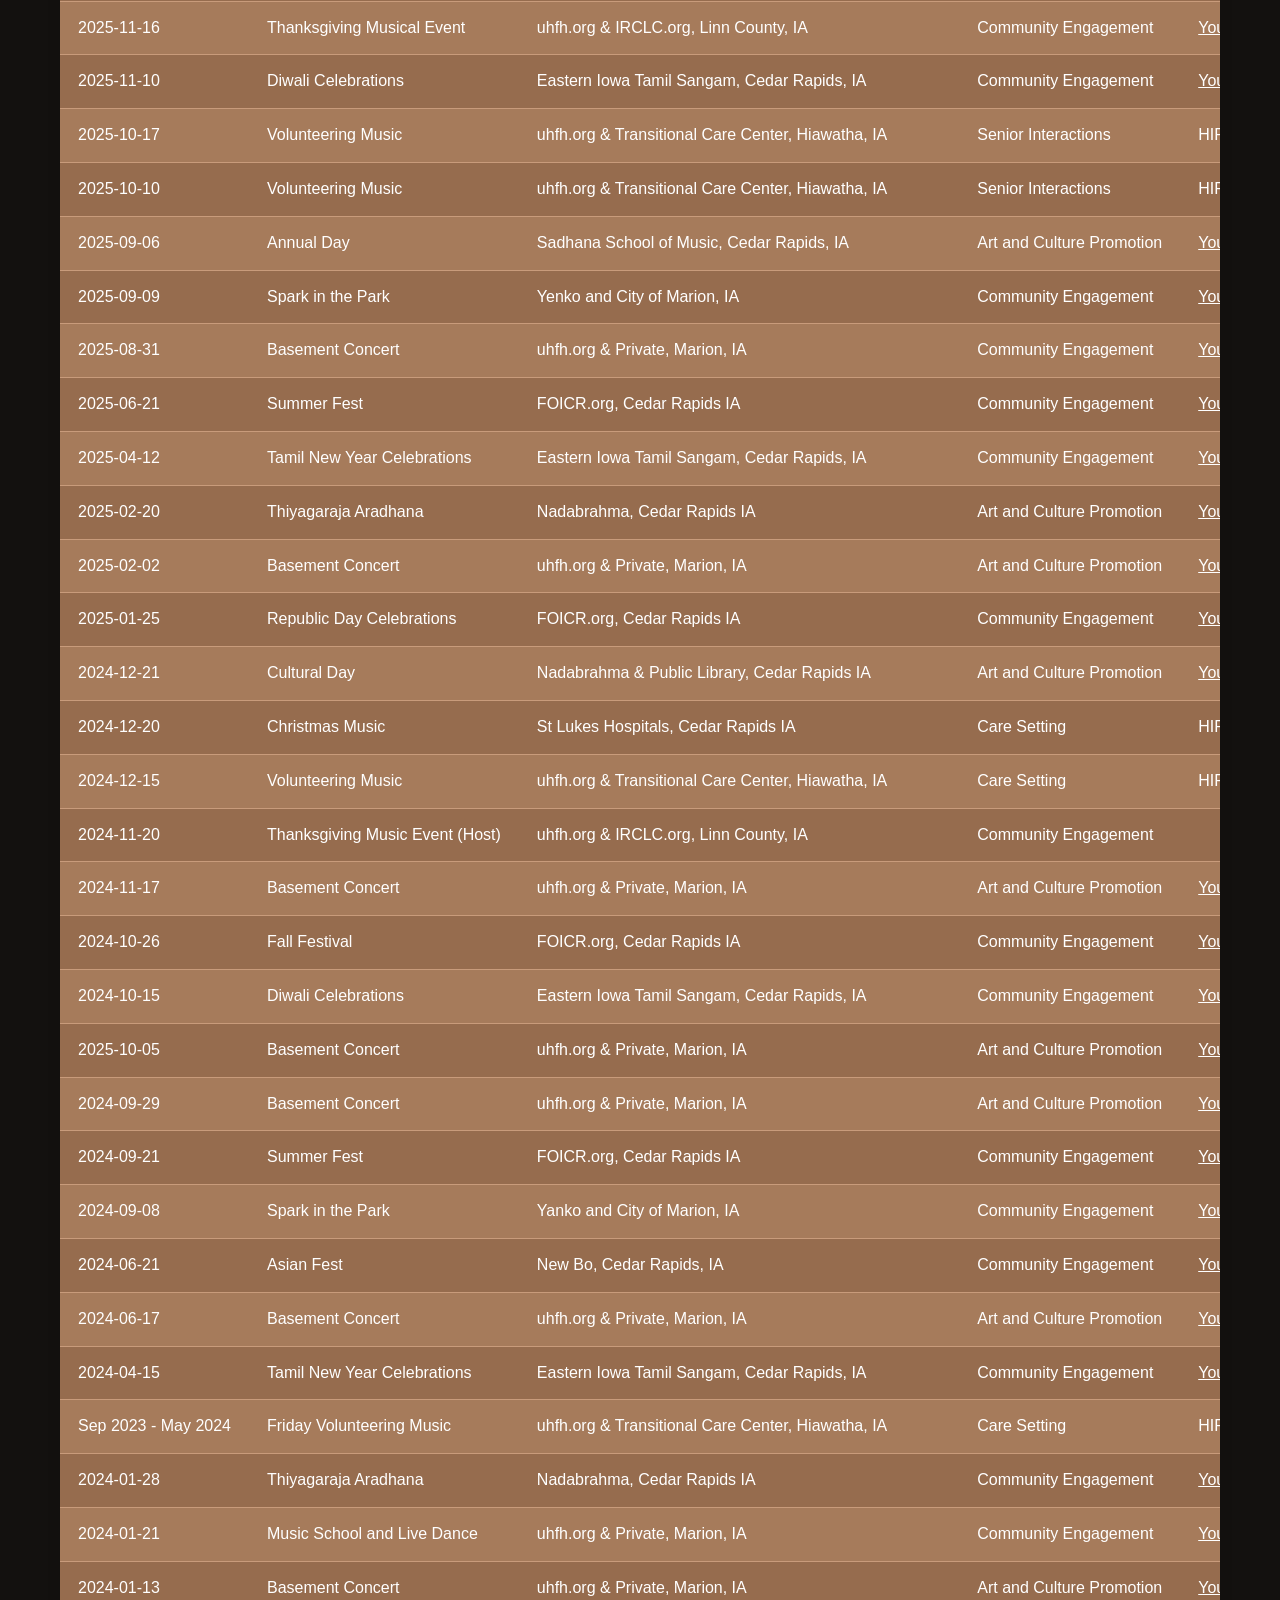
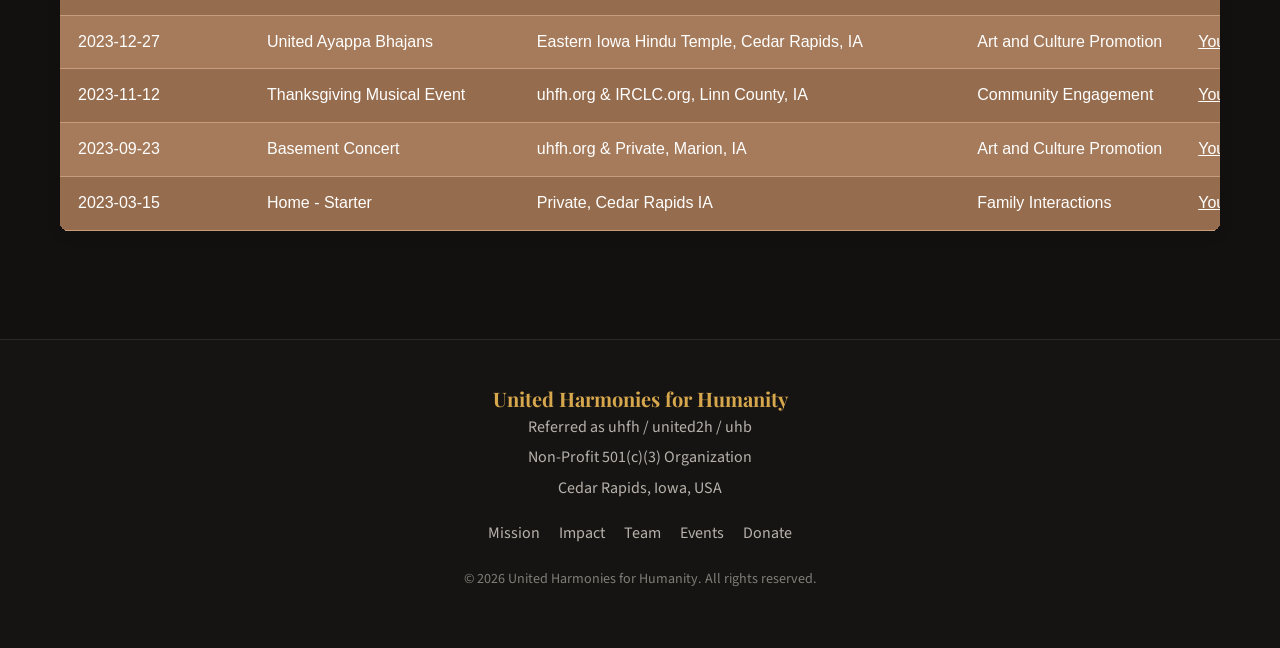
==== commit 281d2816: "Update index.html numbers updated" ====
--- a/index.html
+++ b/index.html
@@ -746,10 +746,11 @@
         </div>
 
         <div class="stats">
-          <div class="stat"><strong>10+</strong><span>Public Events / Year</span></div>
+          <div class="stat"><strong>20+</strong><span>Public Events / Year</span></div>
           <div class="stat"><strong>6</strong><span>Instruments Taught</span></div>
           <div class="stat"><strong>10+</strong><span>Community Partners</span></div>
           <div class="stat"><strong>4</strong><span>Care Settings Served</span></div>
+          <div class="stat"><strong>1450+</strong><span>Individuals Reached</span></div>
         </div>
       </div>
     </section>
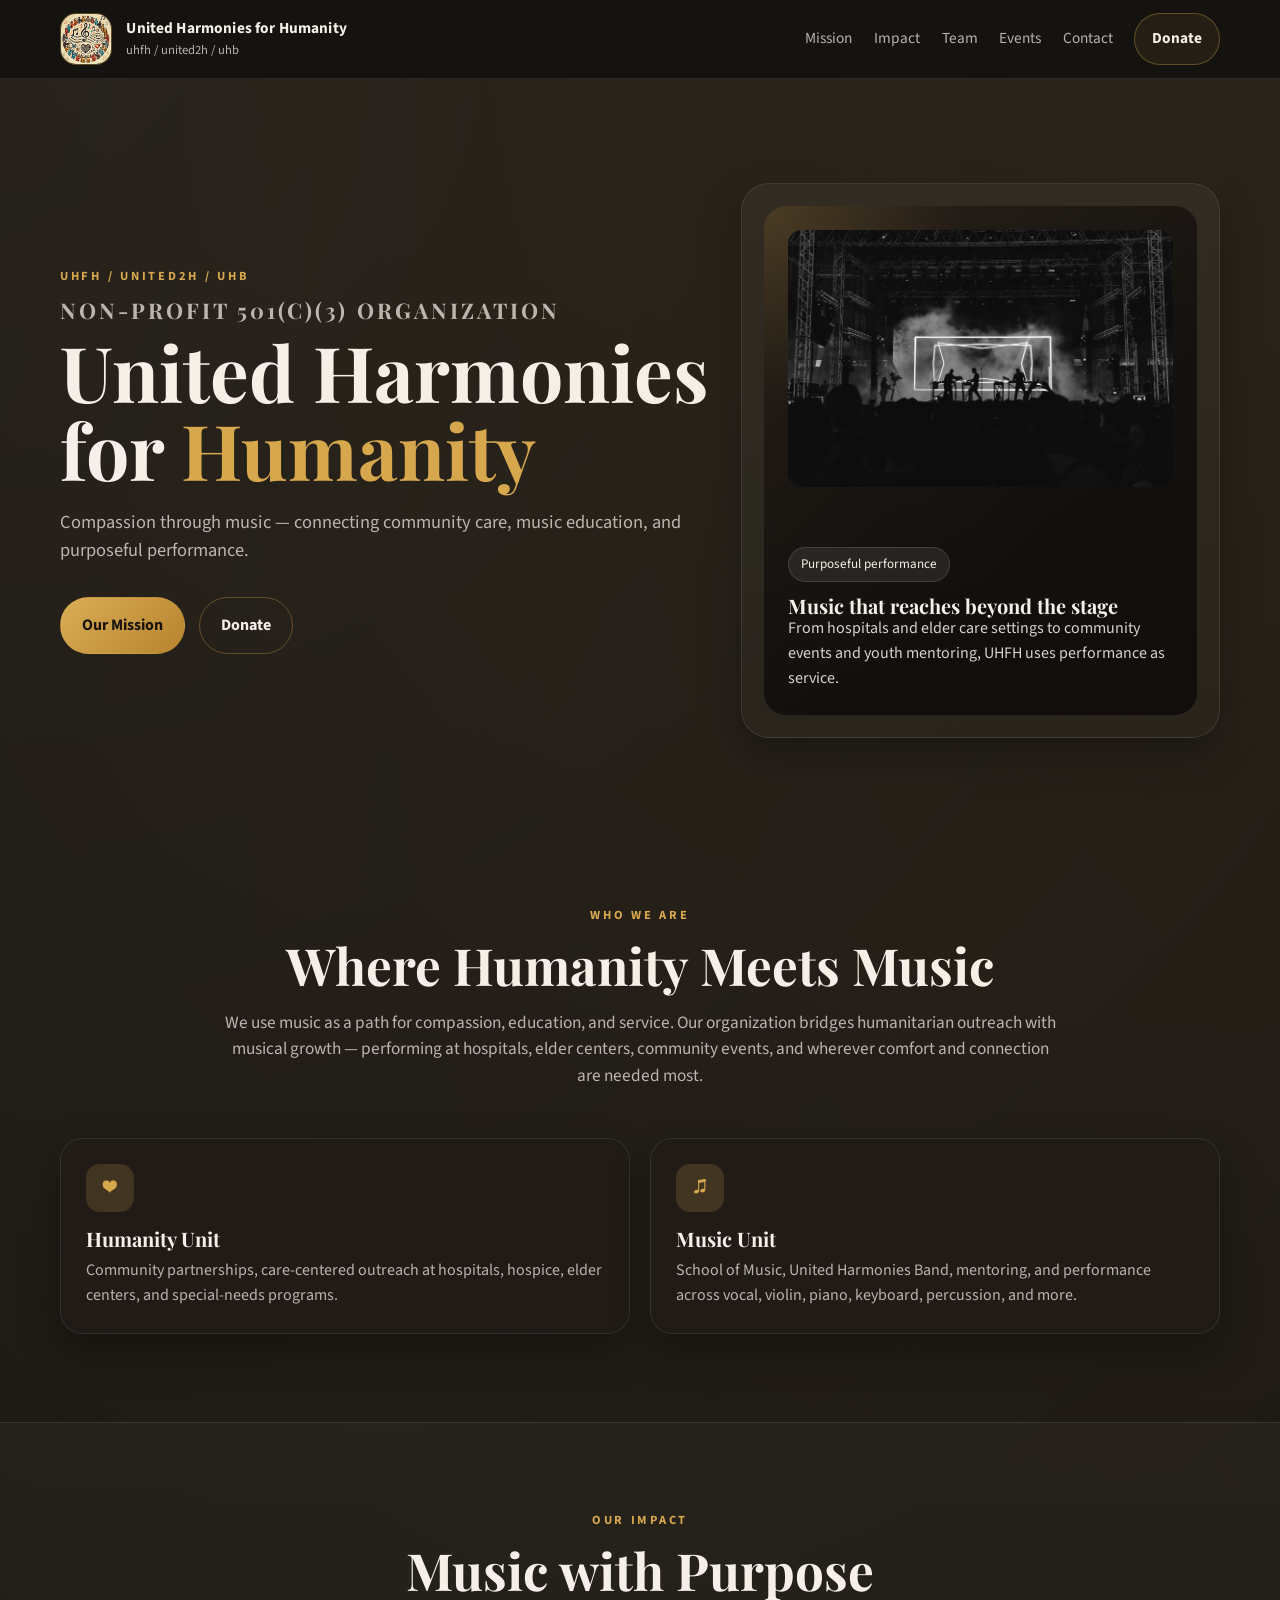
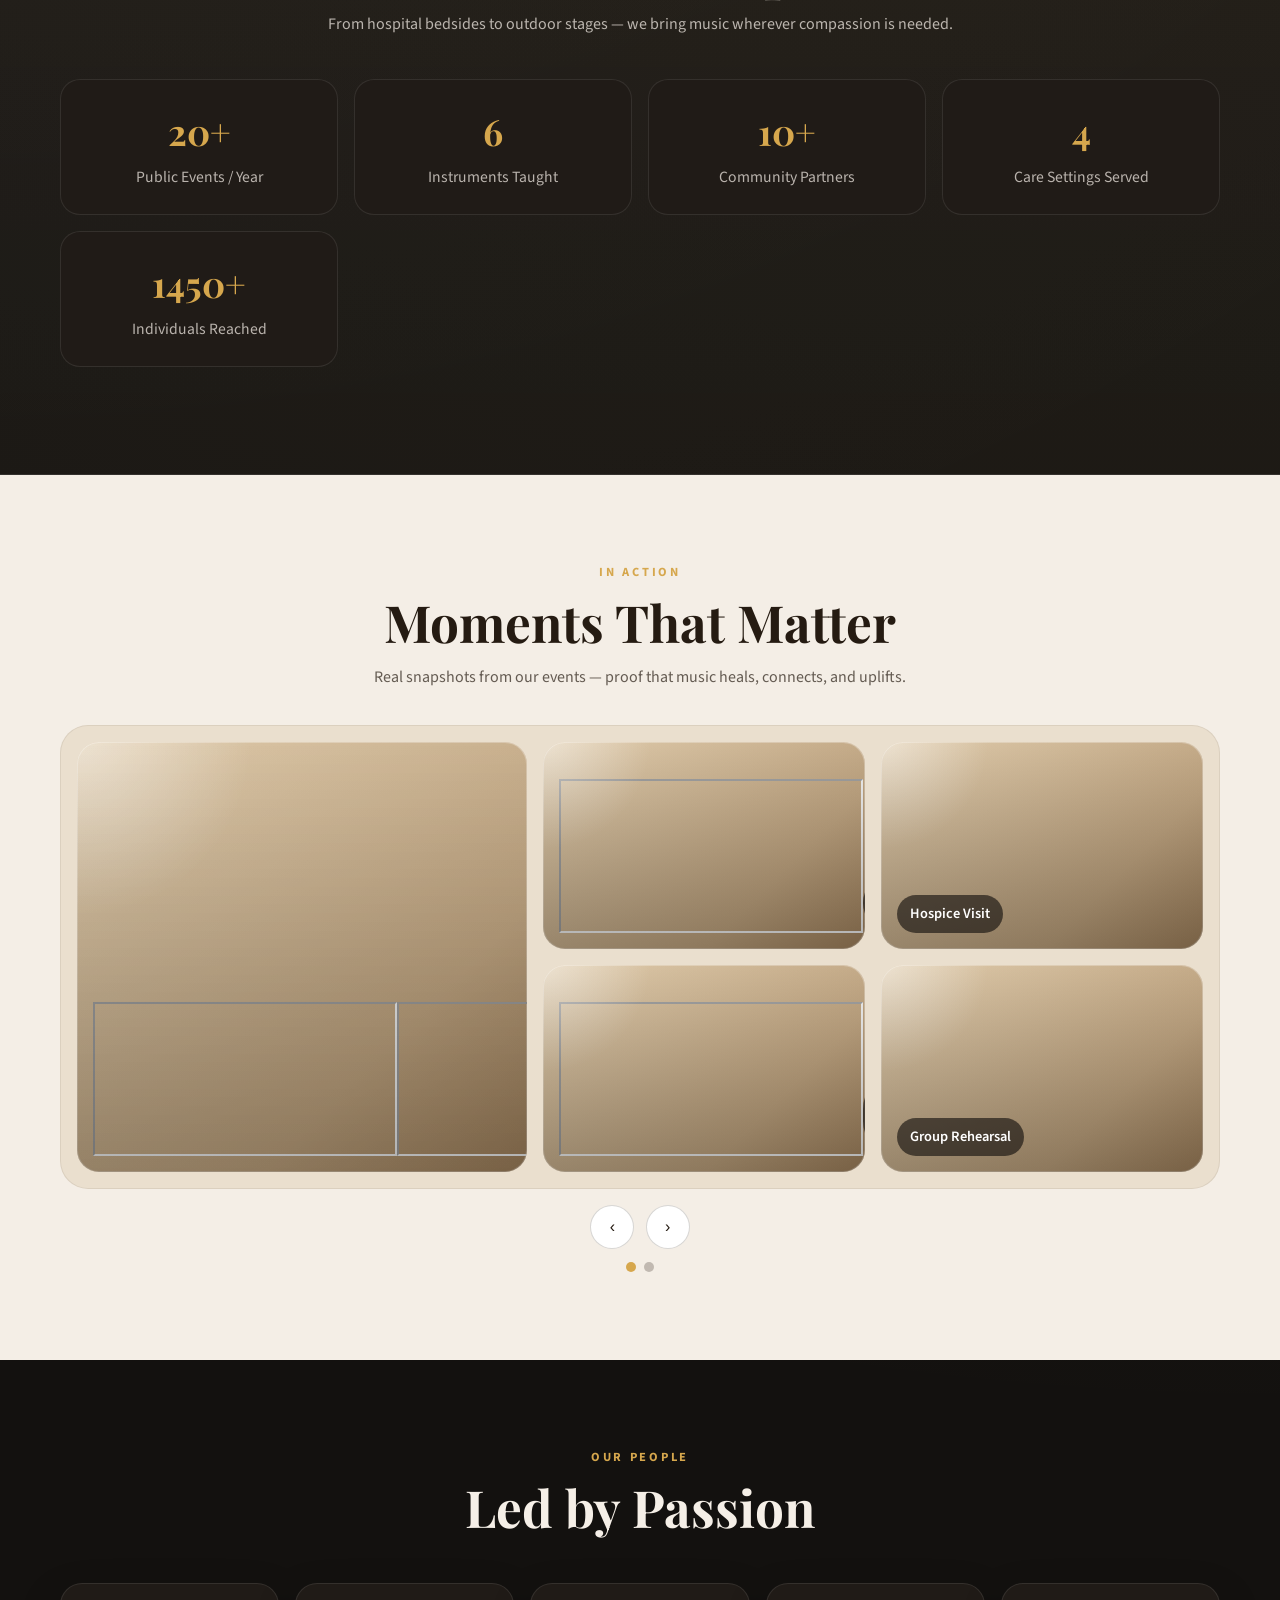
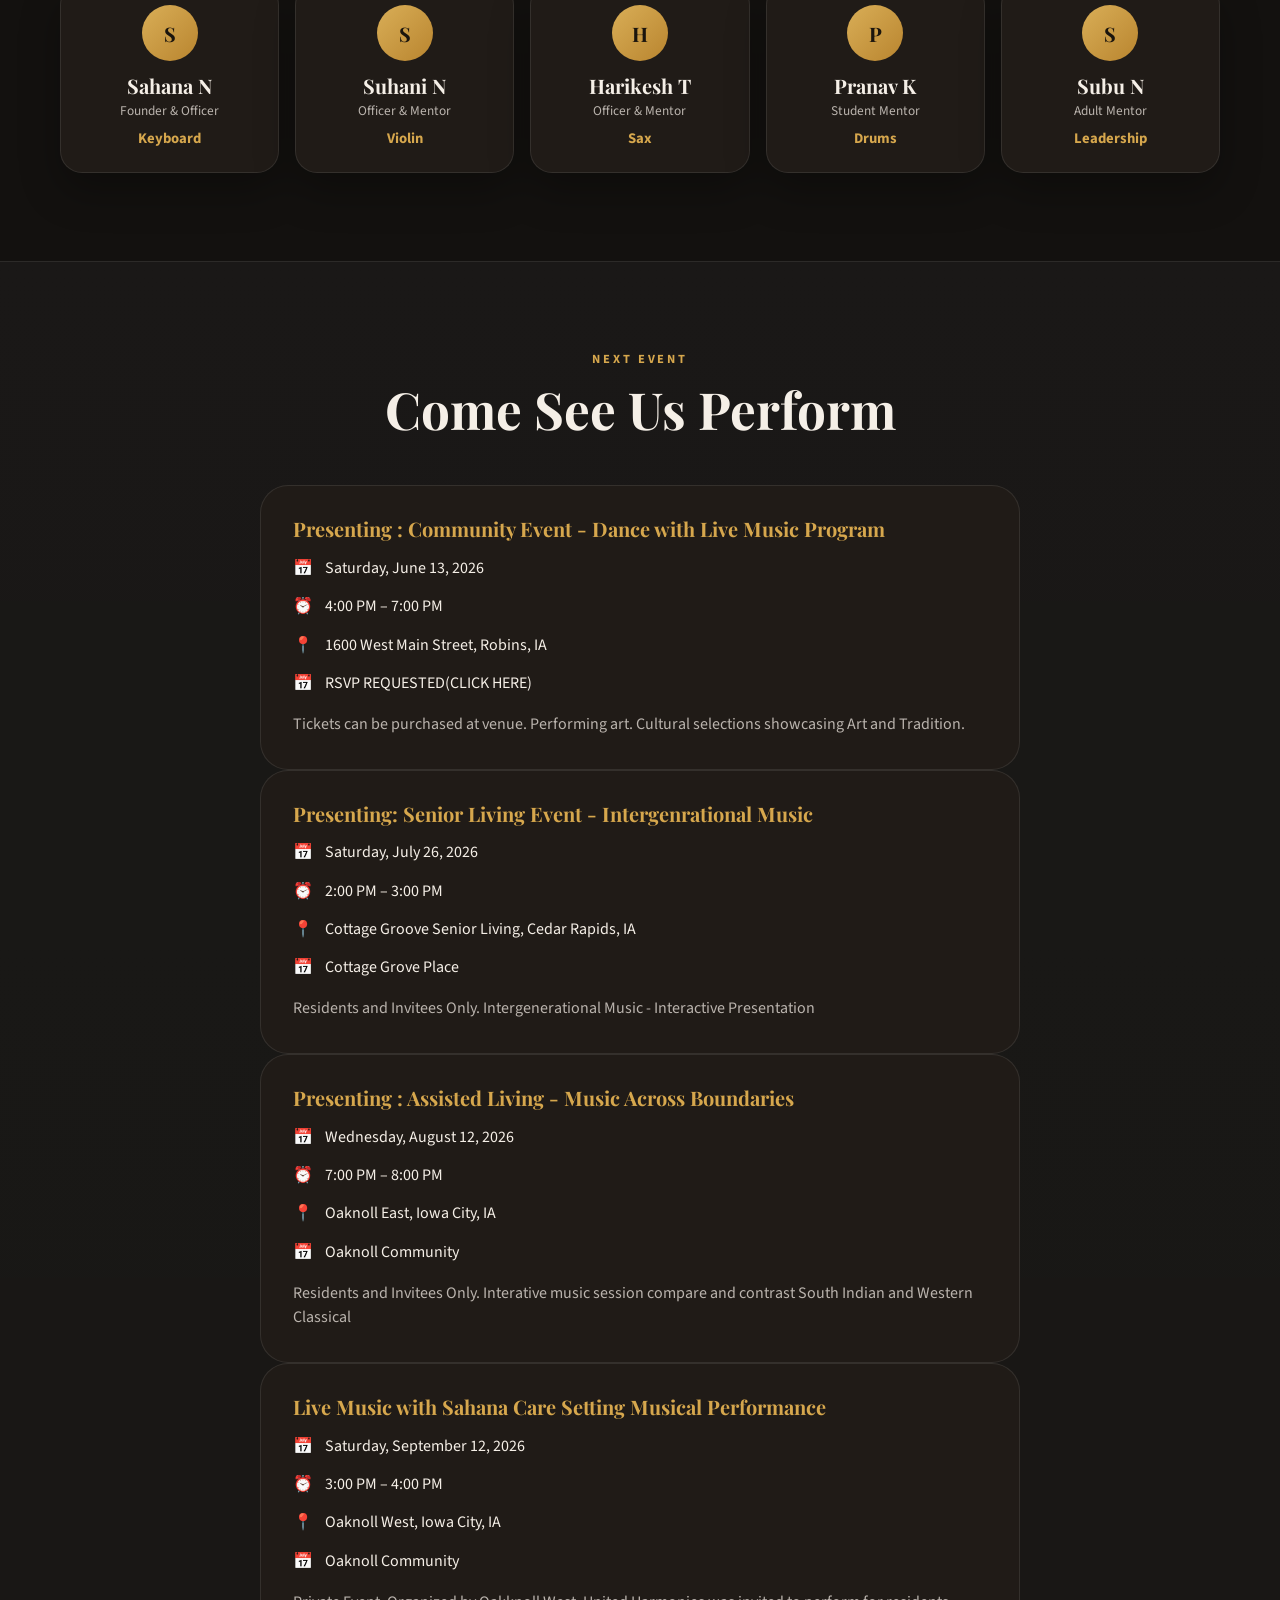
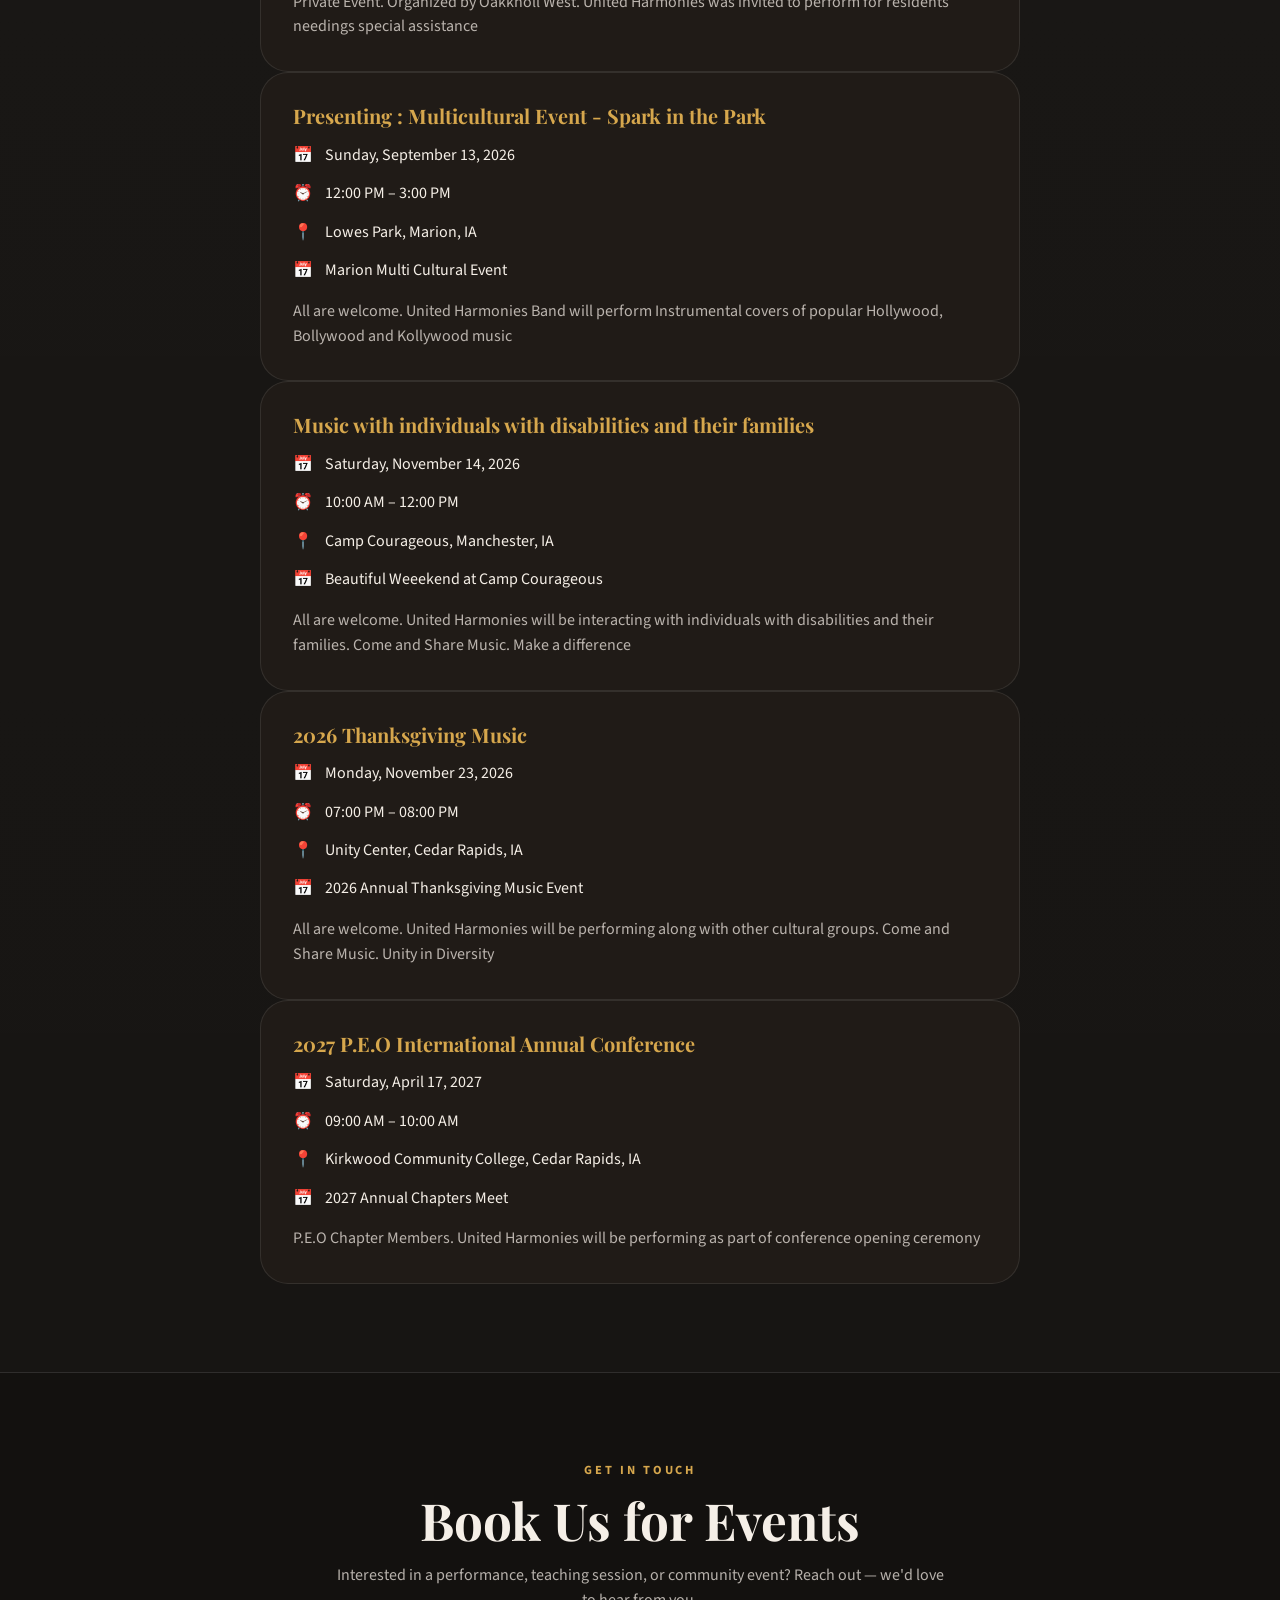
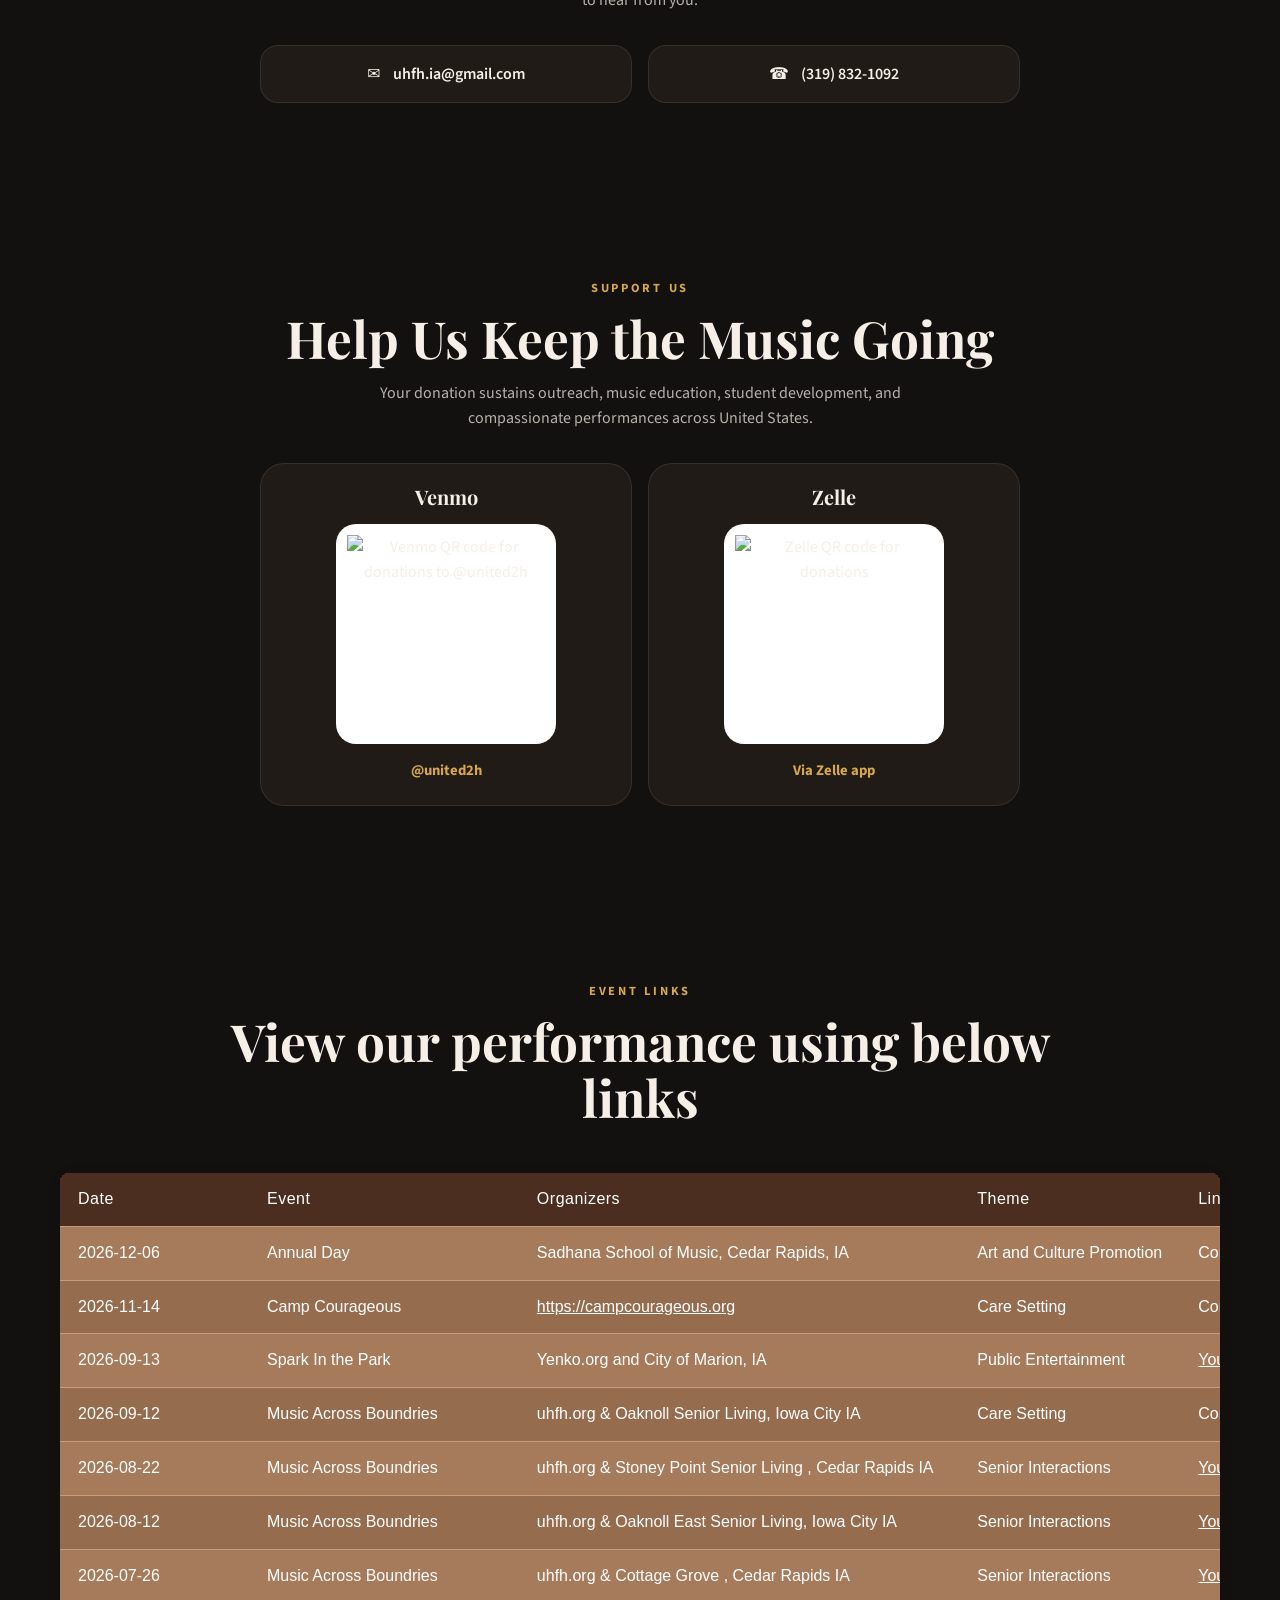
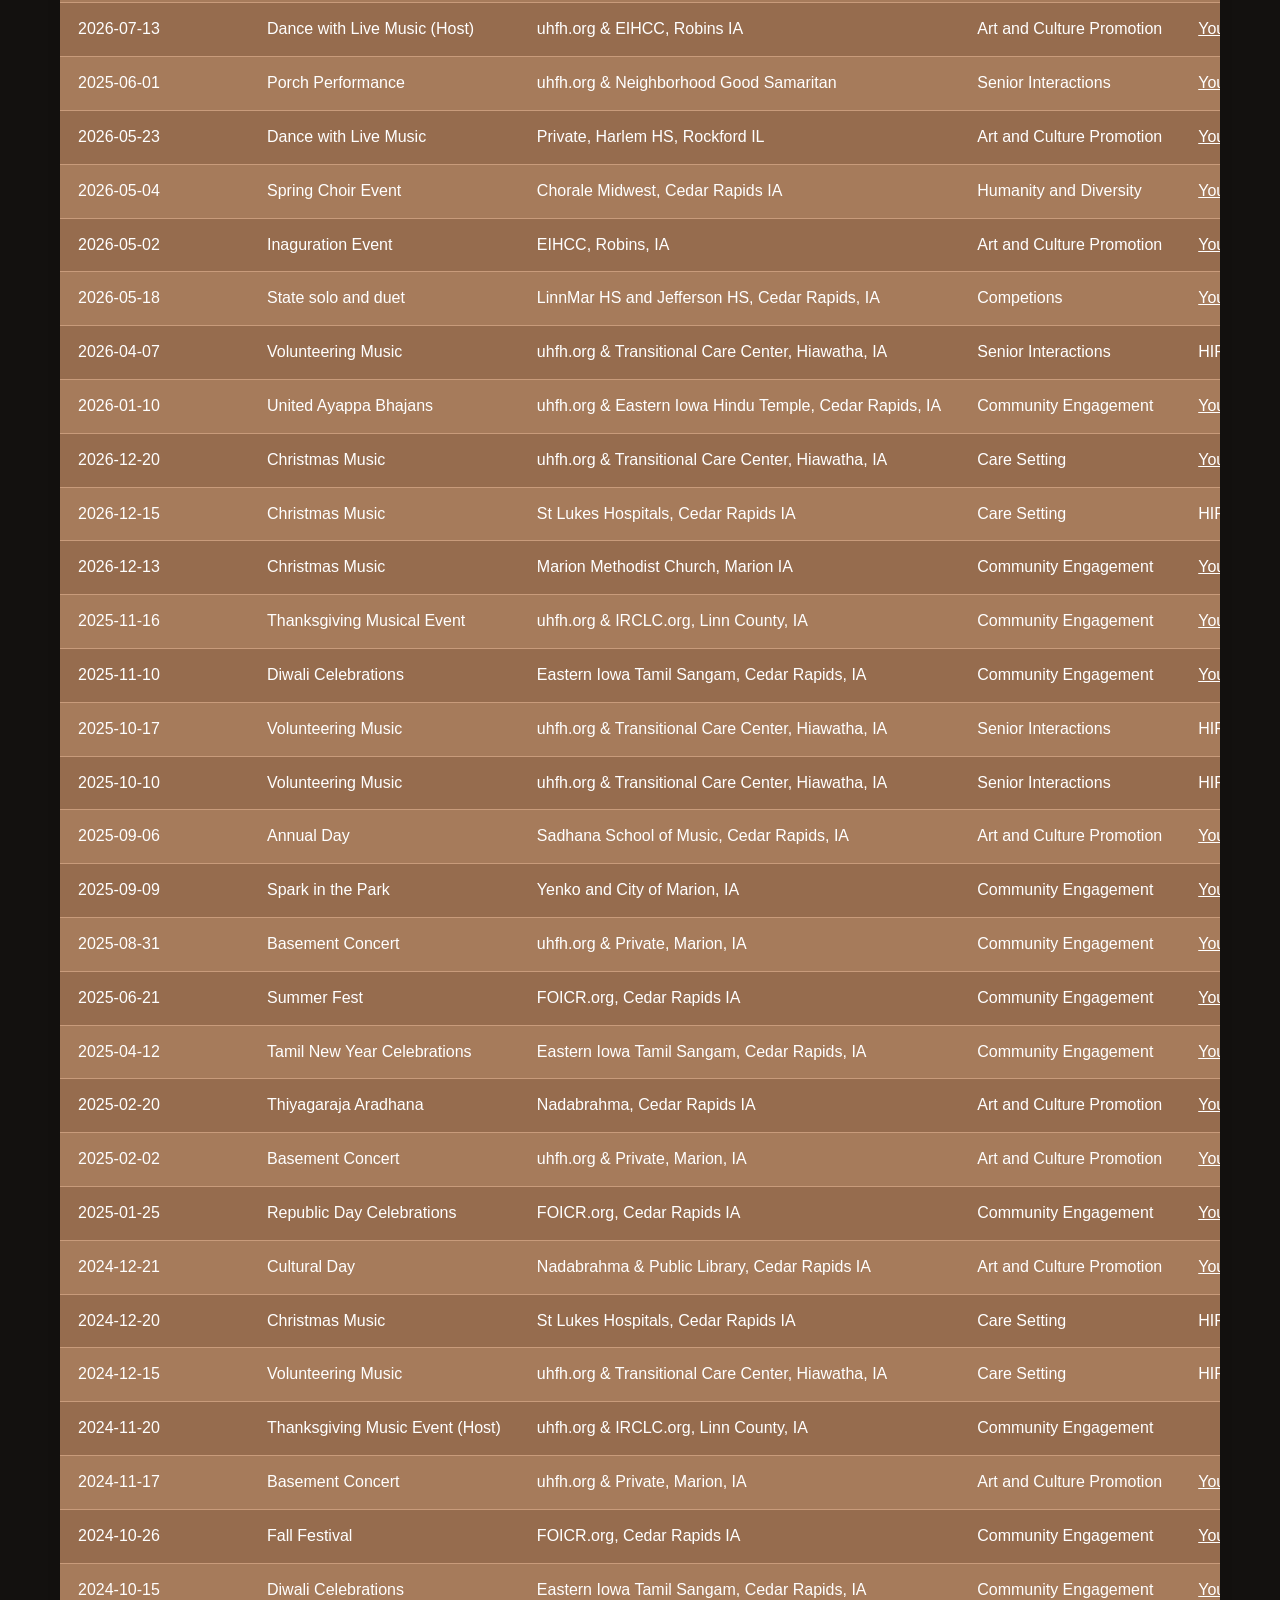
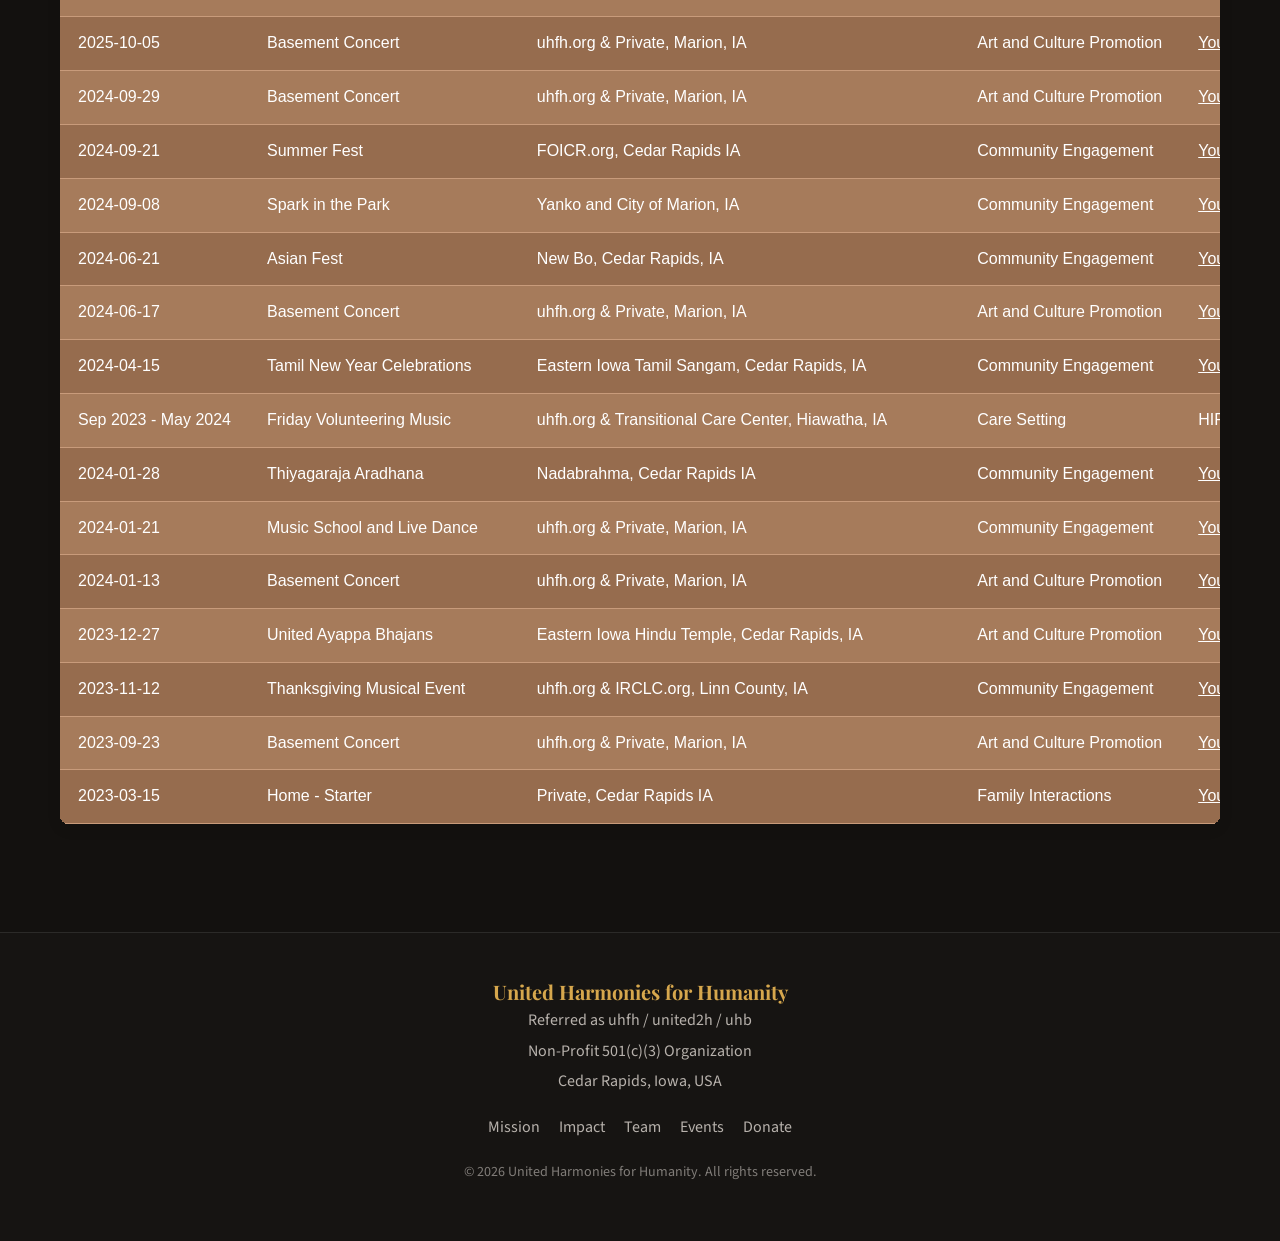
==== commit d7ffe5d4: "Update index.html event update" ====
--- a/index.html
+++ b/index.html
@@ -952,7 +952,7 @@
 <div class="event-card">
           <h3 style="color: var(--gold);">Music with individuals with disabilities and their families </h3>
           <div class="event-meta">
-            <div><span>📅</span><span>Saturday, September 19, 2026</span></div>
+            <div><span>📅</span><span>Saturday, November 14, 2026</span></div>
             <div><span>⏰</span><span>10:00 AM – 12:00 PM</span></div>
             <div><span>📍</span><span>Camp Courageous, Manchester, IA</span></div>
             <div><span>📅</span><span> <a href="https://campcourageous.org/">Beautiful Weeekend at Camp Courageous </a></span></div>
@@ -961,6 +961,29 @@
         </div>
       </div>
 
+      <div class="event-card">
+          <h3 style="color: var(--gold);">2026 Thanksgiving Music </h3>
+          <div class="event-meta">
+            <div><span>📅</span><span>Monday, November 23, 2026</span></div>
+            <div><span>⏰</span><span>07:00 PM – 08:00 PM</span></div>
+            <div><span>📍</span><span>Unity Center, Cedar Rapids, IA</span></div>
+            <div><span>📅</span><span> <a href="https://irclc.org/">2026 Annual Thanksgiving Music Event </a></span></div>
+          </div>
+          <p>All are welcome. United Harmonies will be performing along with other cultural groups. Come and Share Music. Unity in Diversity </p>
+        </div>
+      </div>
+
+      <div class="event-card">
+          <h3 style="color: var(--gold);">2027 P.E.O International Annual Conference </h3>
+          <div class="event-meta">
+            <div><span>📅</span><span>Saturday, April 17, 2027</span></div>
+            <div><span>⏰</span><span>09:00 AM – 10:00 AM</span></div>
+            <div><span>📍</span><span>Kirkwood Community College, Cedar Rapids, IA</span></div>
+            <div><span>📅</span><span> <a href="https://peointernational.org/">2027 Annual Chapters Meet </a></span></div>
+          </div>
+          <p>P.E.O Chapter Members. United Harmonies will be performing as part of conference opening ceremony </p>
+        </div>
+      </div>
 
       
     </section>
@@ -1023,14 +1046,14 @@
         </thead>
         <tbody>
             <tr>
-                <td>2026-10-25</td>
+                <td>2026-12-06</td>
                 <td>Annual Day</td>
                 <td>Sadhana School of Music, Cedar Rapids, IA</td>
                 <td>Art and Culture Promotion</td>
                 <td>Coming Up</td>
             </tr>
             <tr>
-                <td>2026-09-19</td>
+                <td>2026-11-14</td>
                 <td>Camp Courageous</td>
                 <td><a href="https://campcourageous.org/about-us/" target="_blank">https://campcourageous.org</a></td>
                 <td>Care Setting</td>
@@ -1041,7 +1064,7 @@
                 <td>Spark In the Park</td>
                 <td>Yenko.org and City of Marion, IA</td>
                 <td>Public Entertainment</td>
-                <td>Coming Up</td>
+                <td><a href="https://youtu.be/wGtIK1UdccE?si=UJW5v4nqiRm3bMU7" target="_blank">YouTube</a></td>
             </tr>
             <tr>
                 <td>2026-09-12</td>
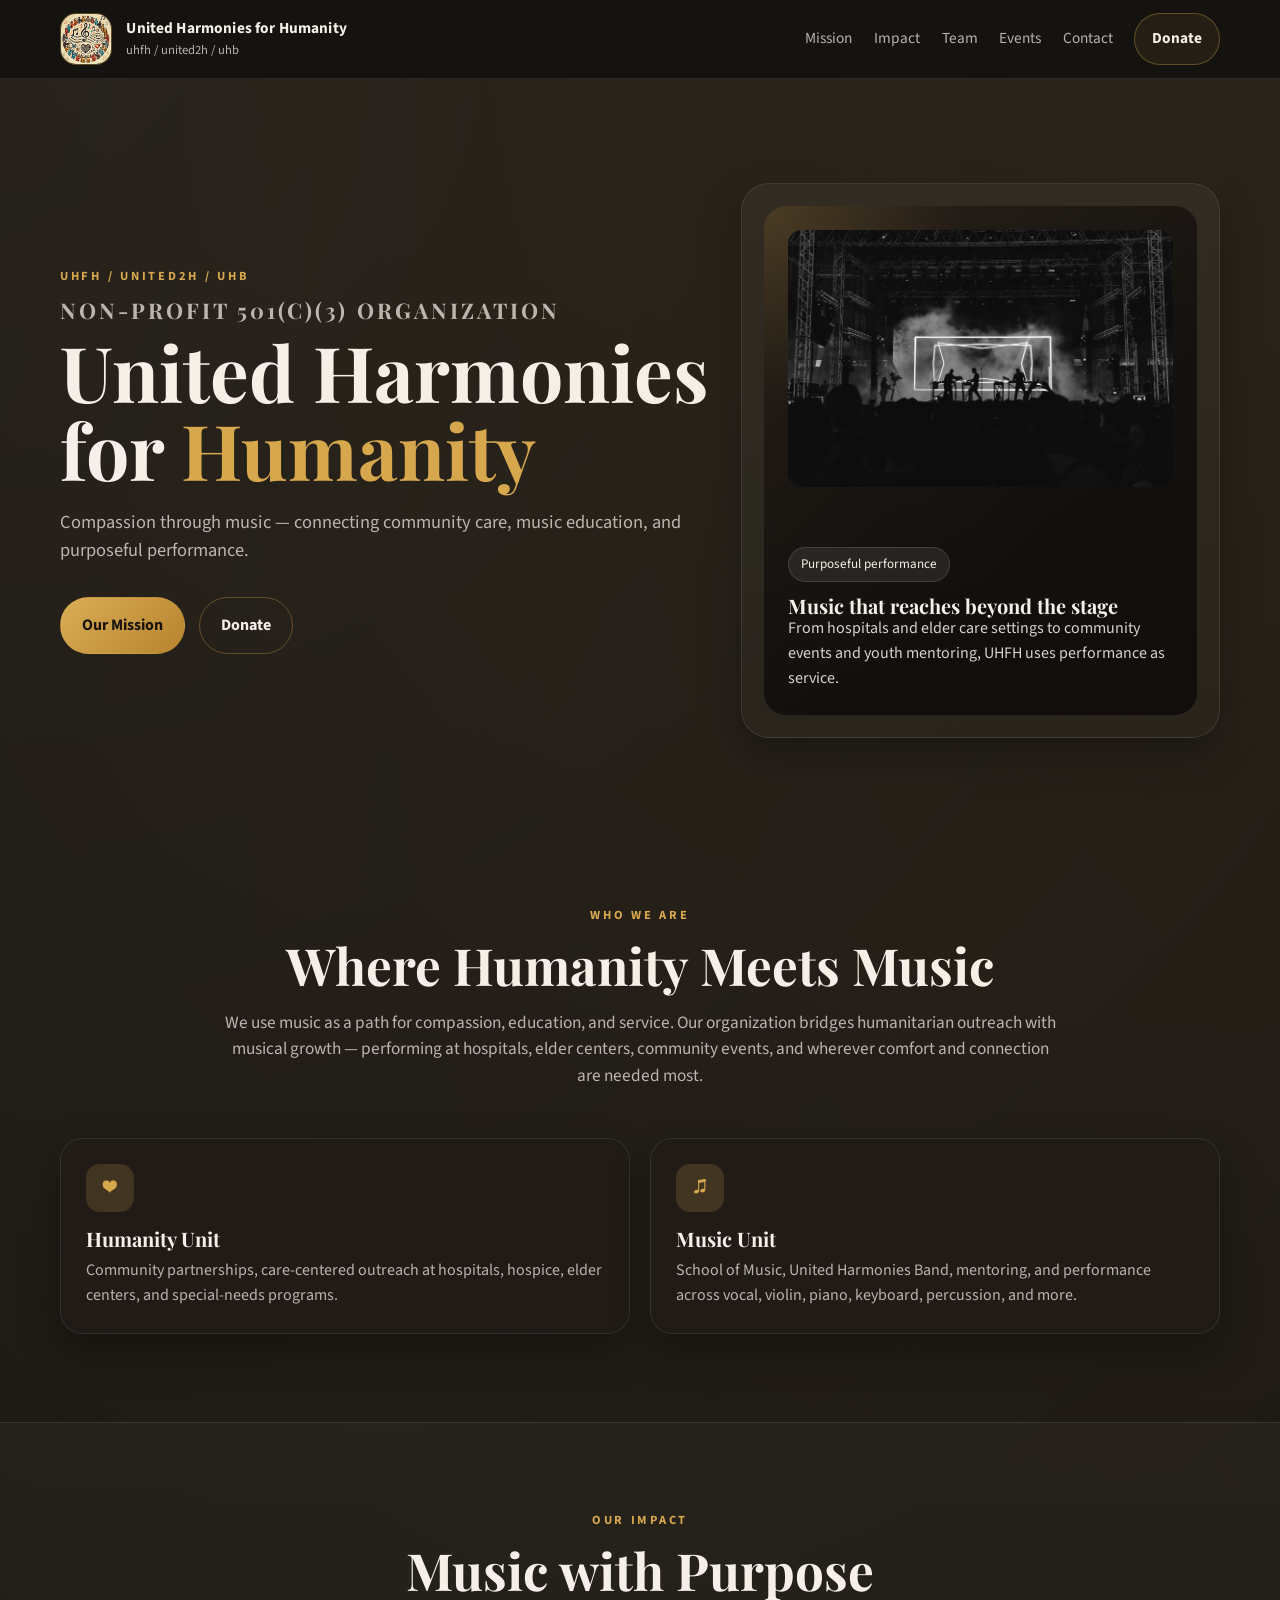
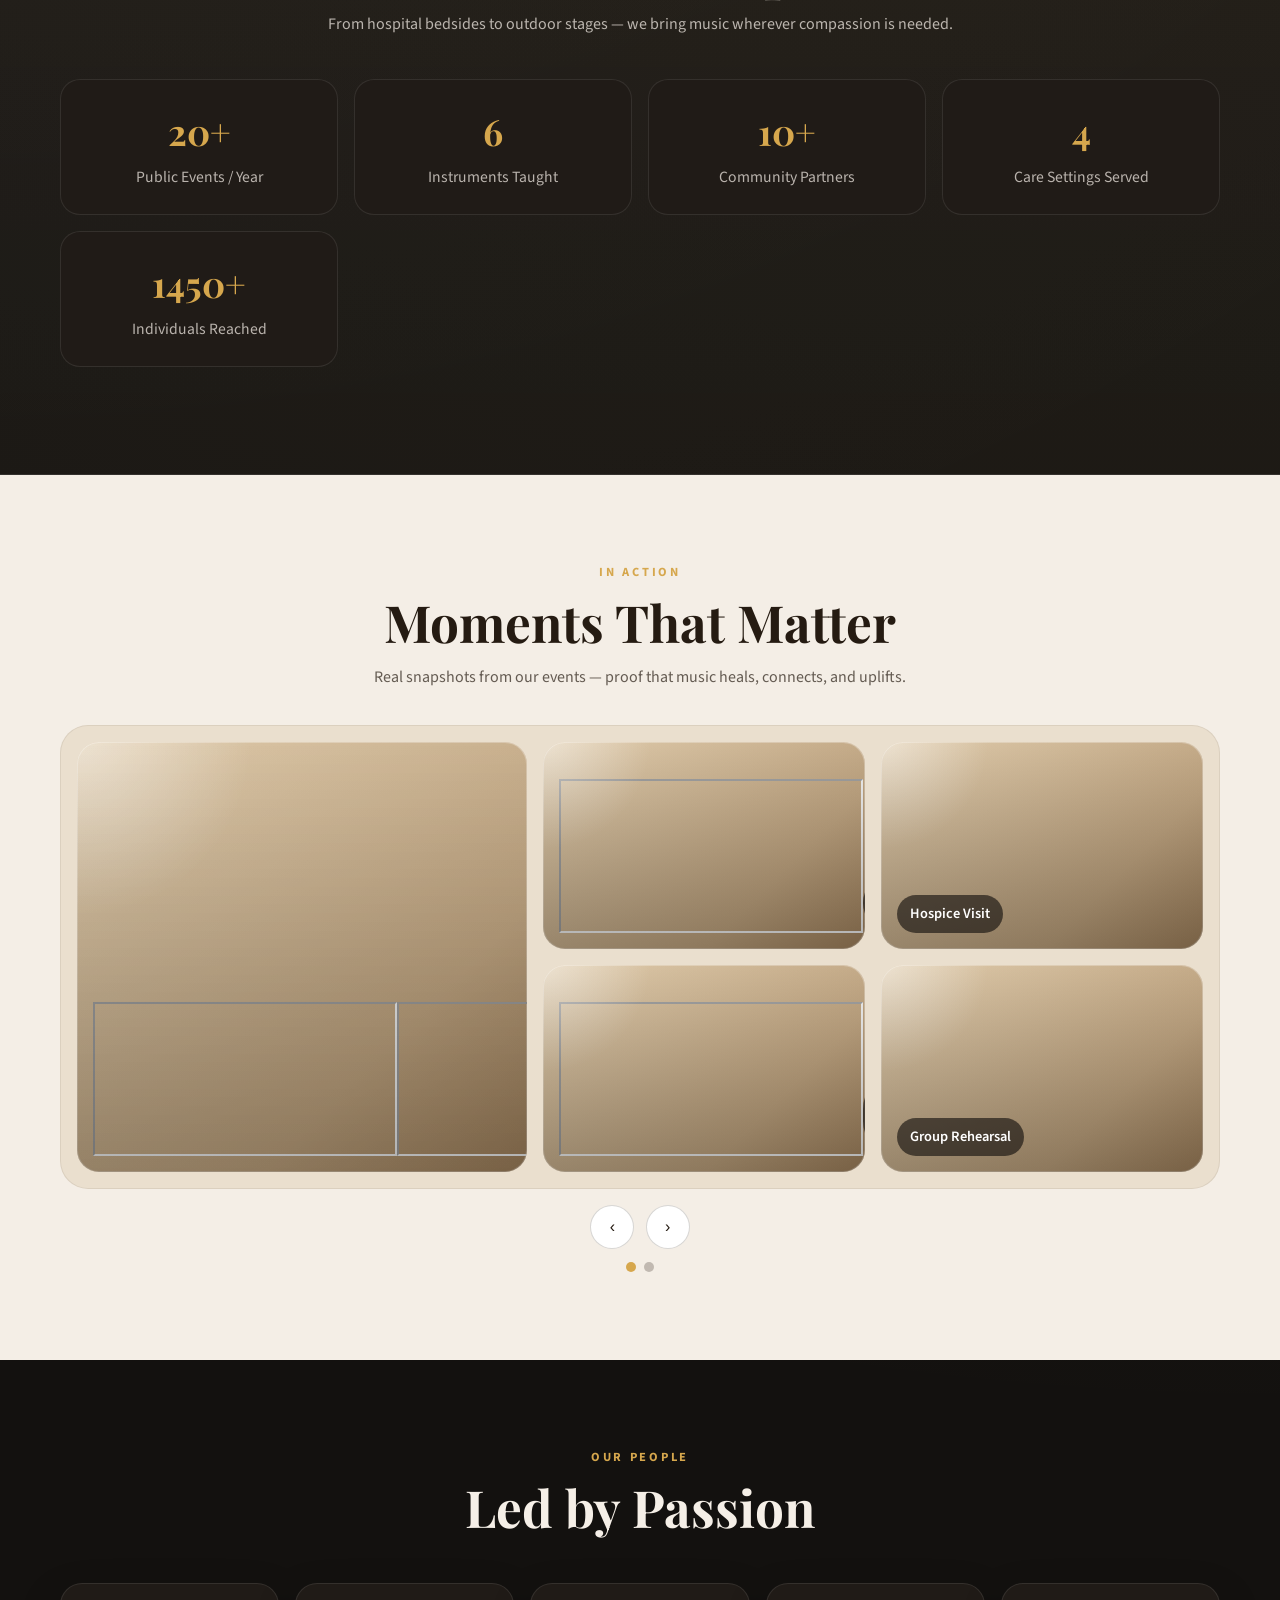
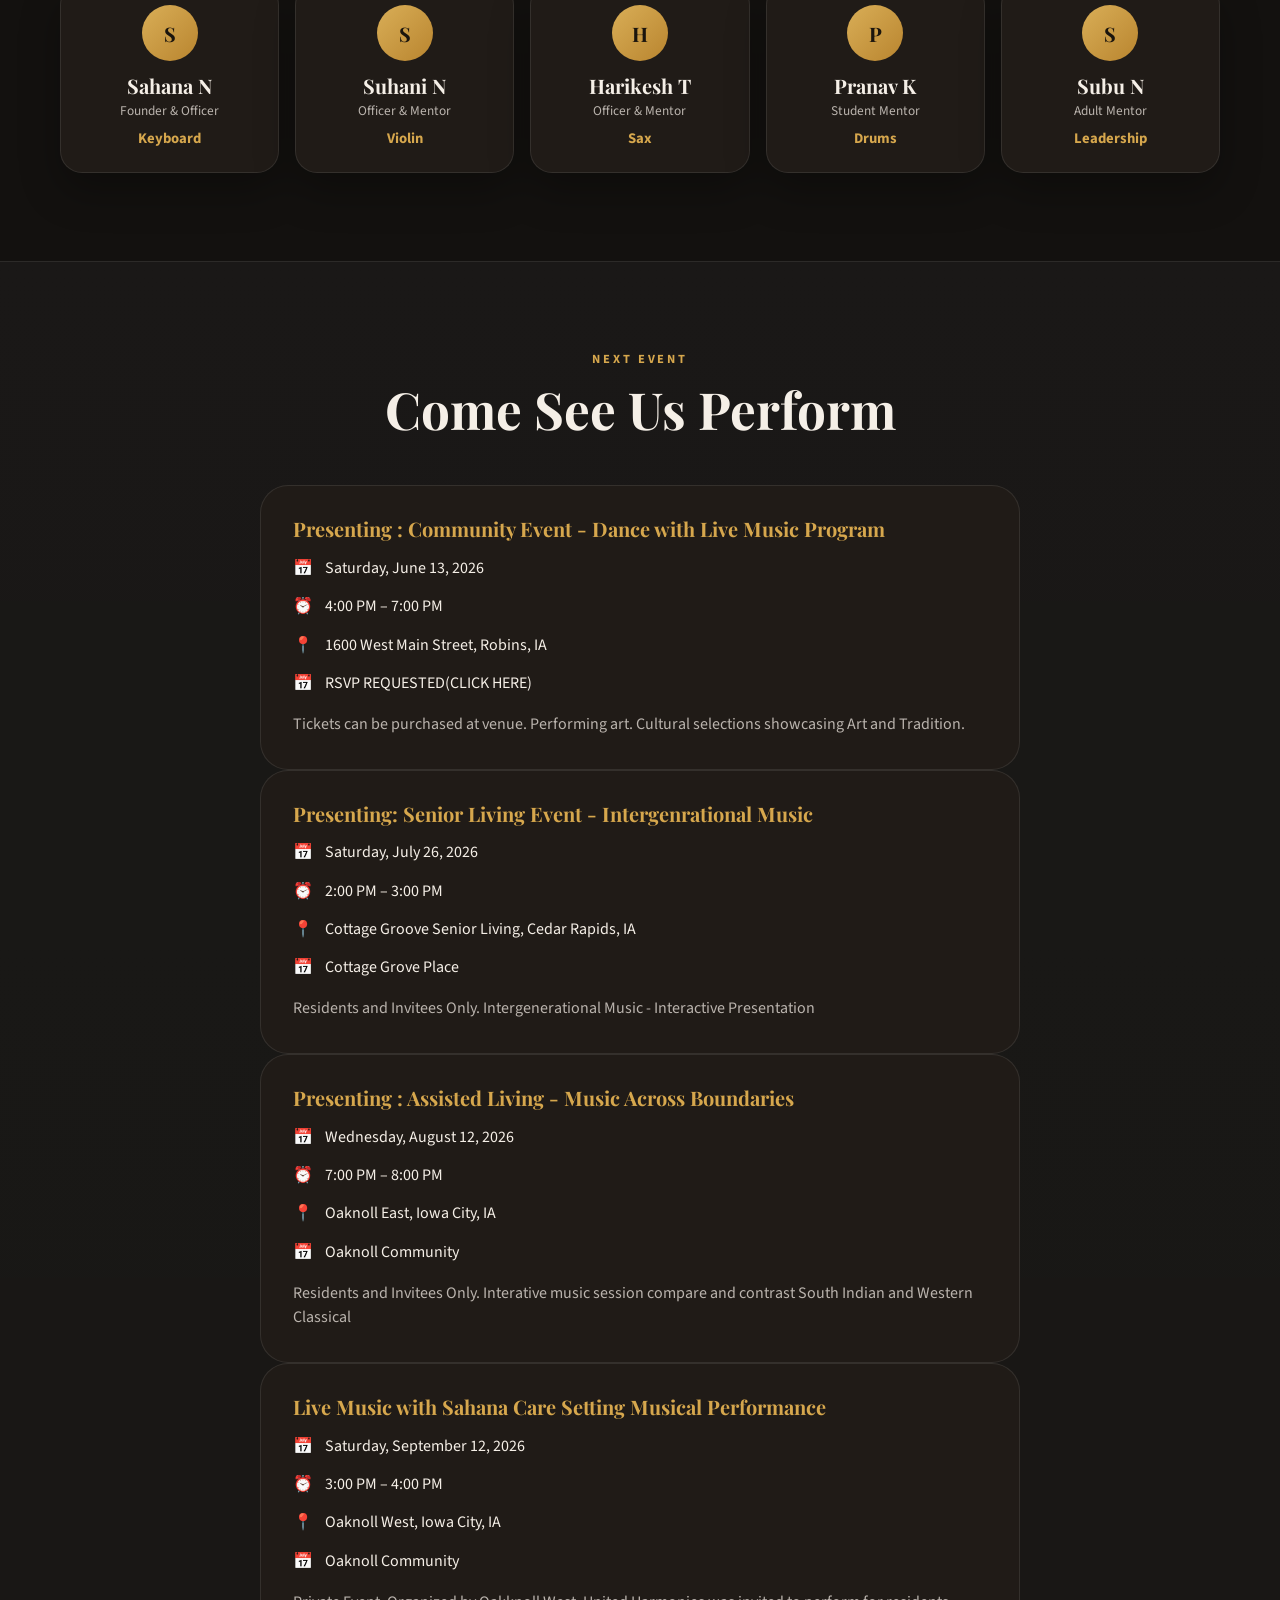
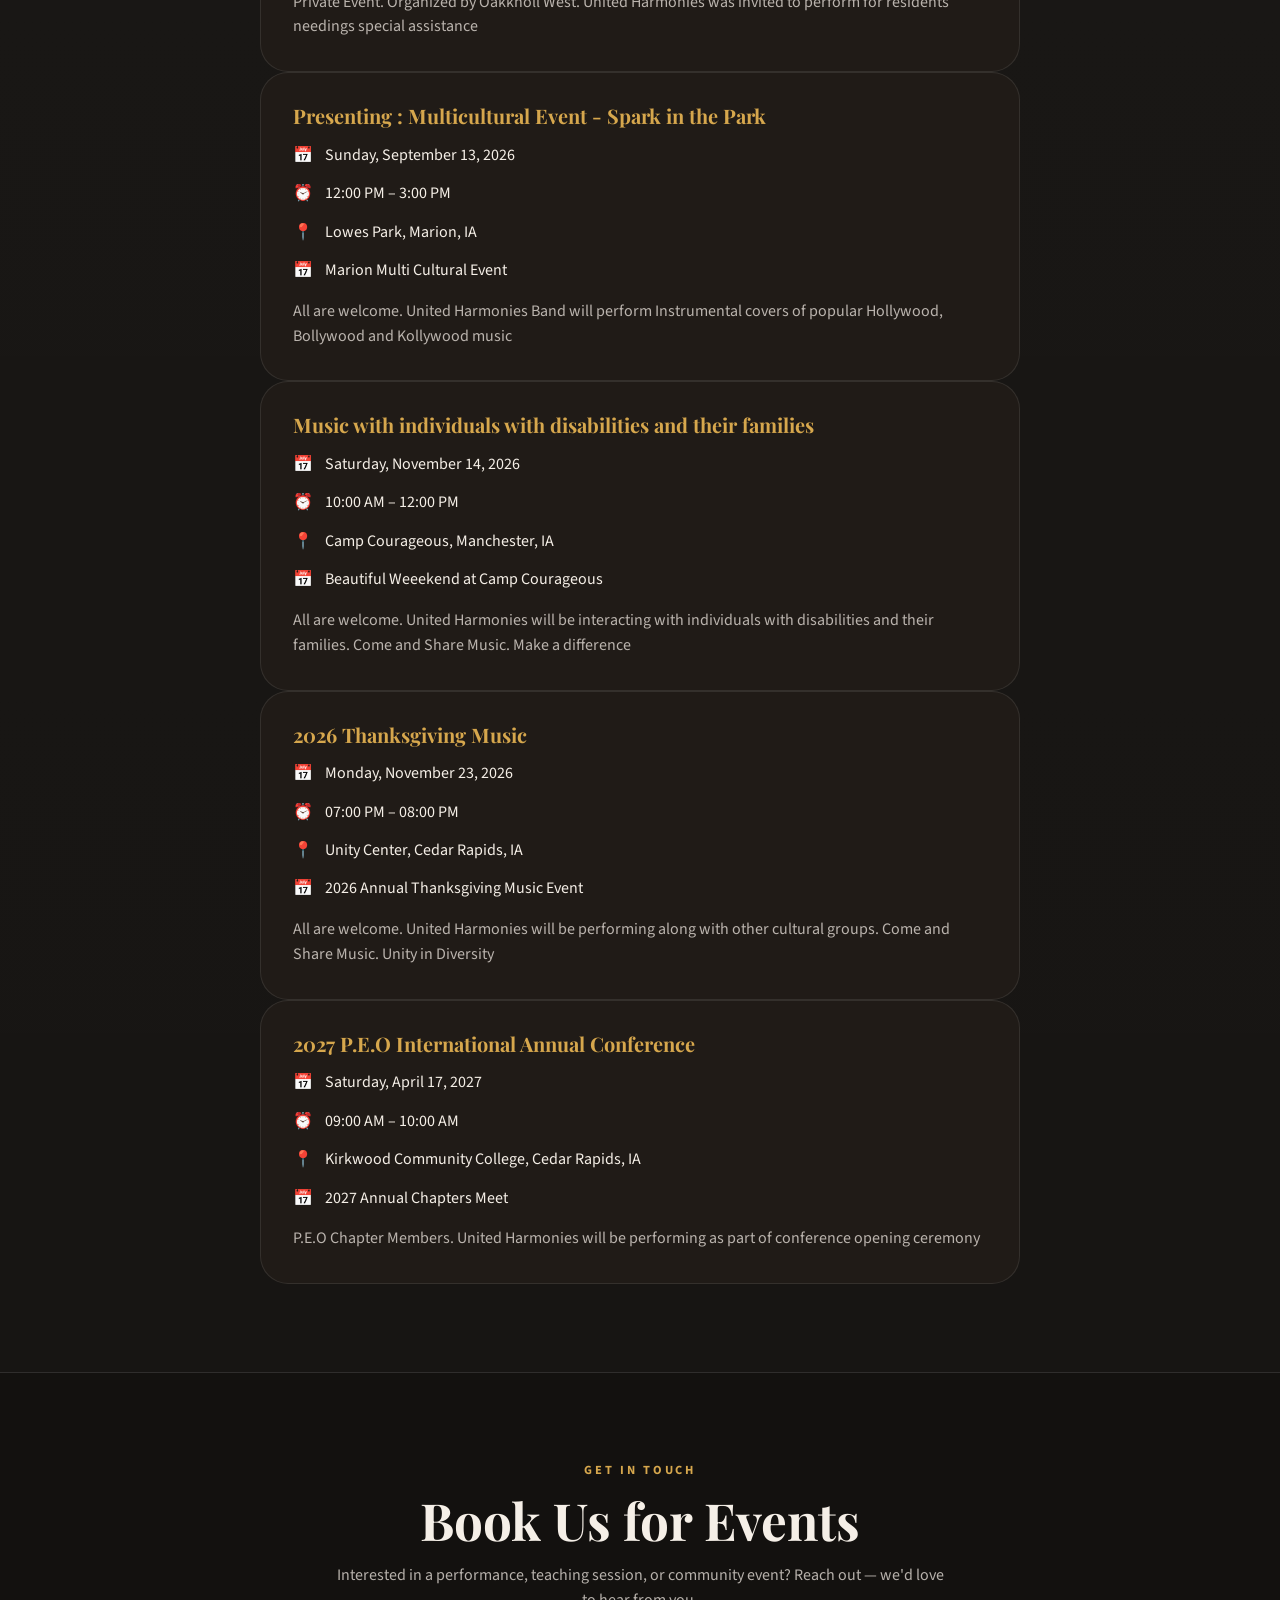
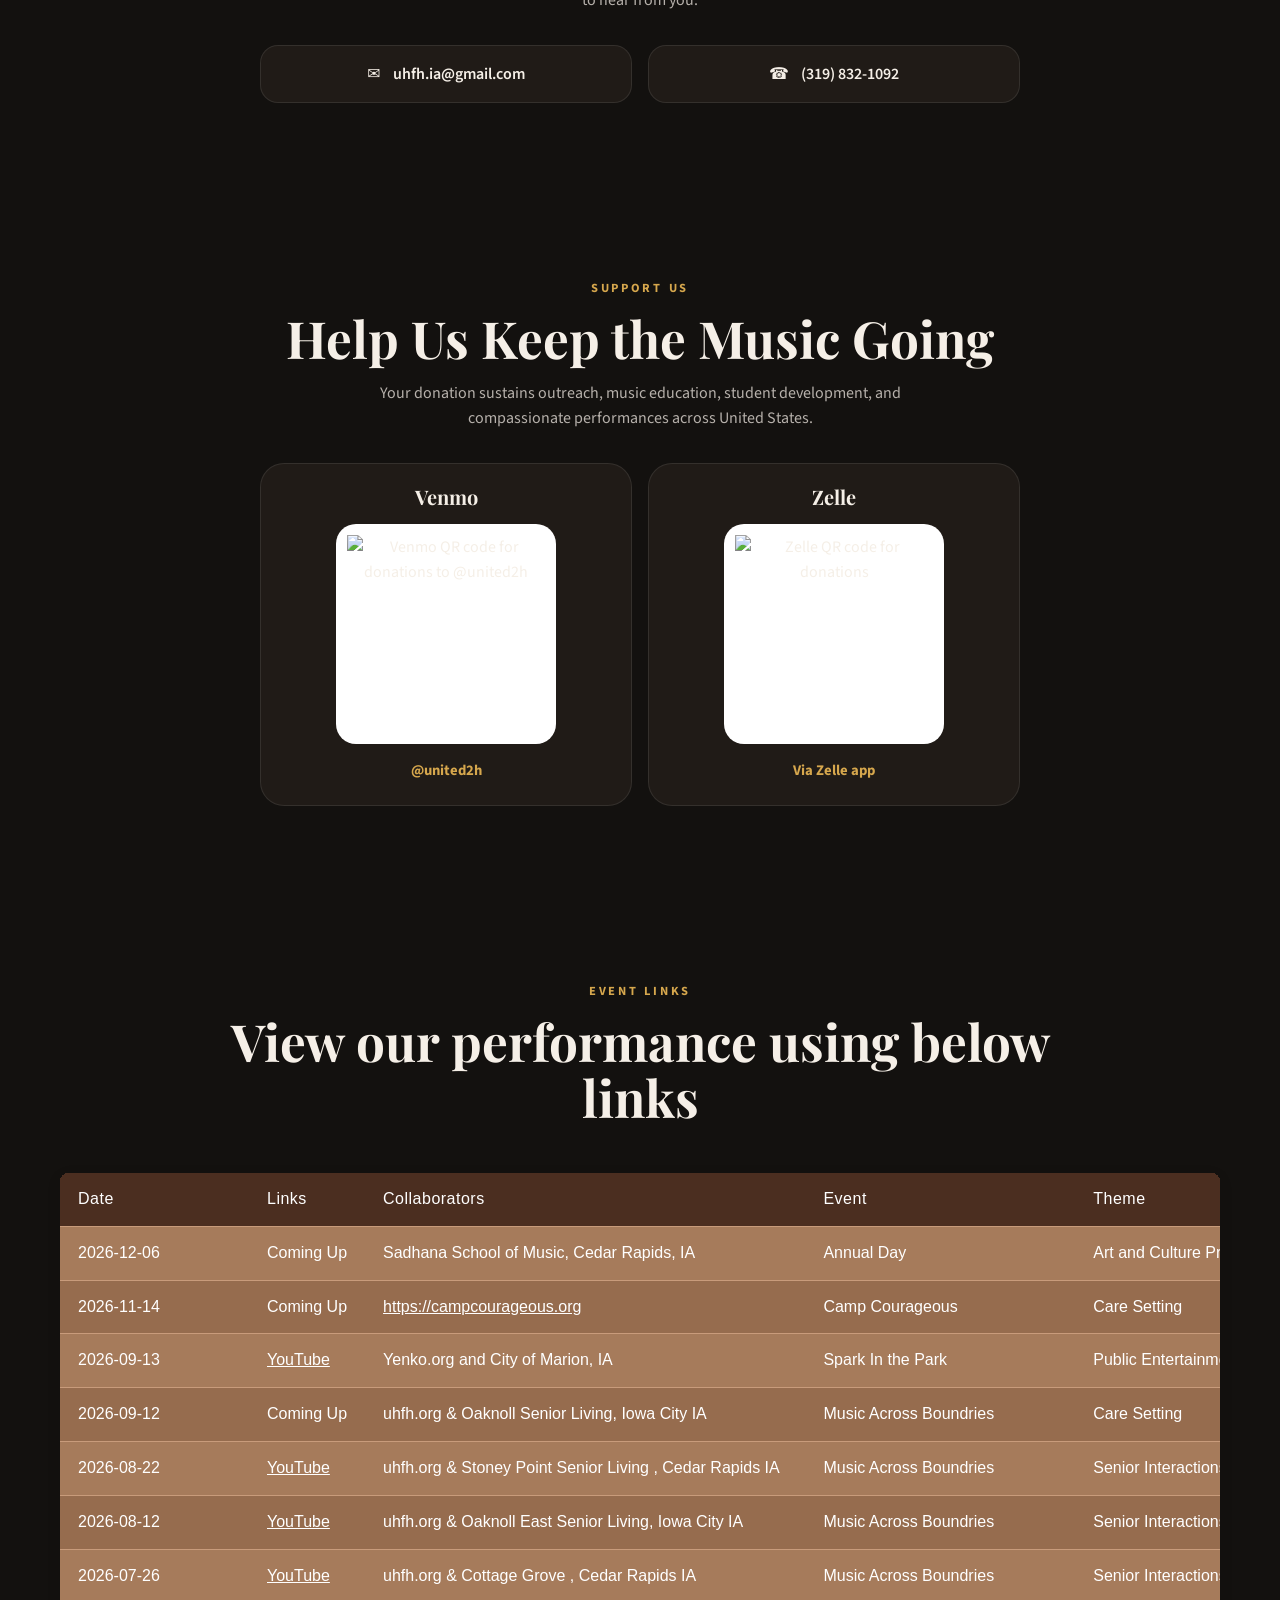
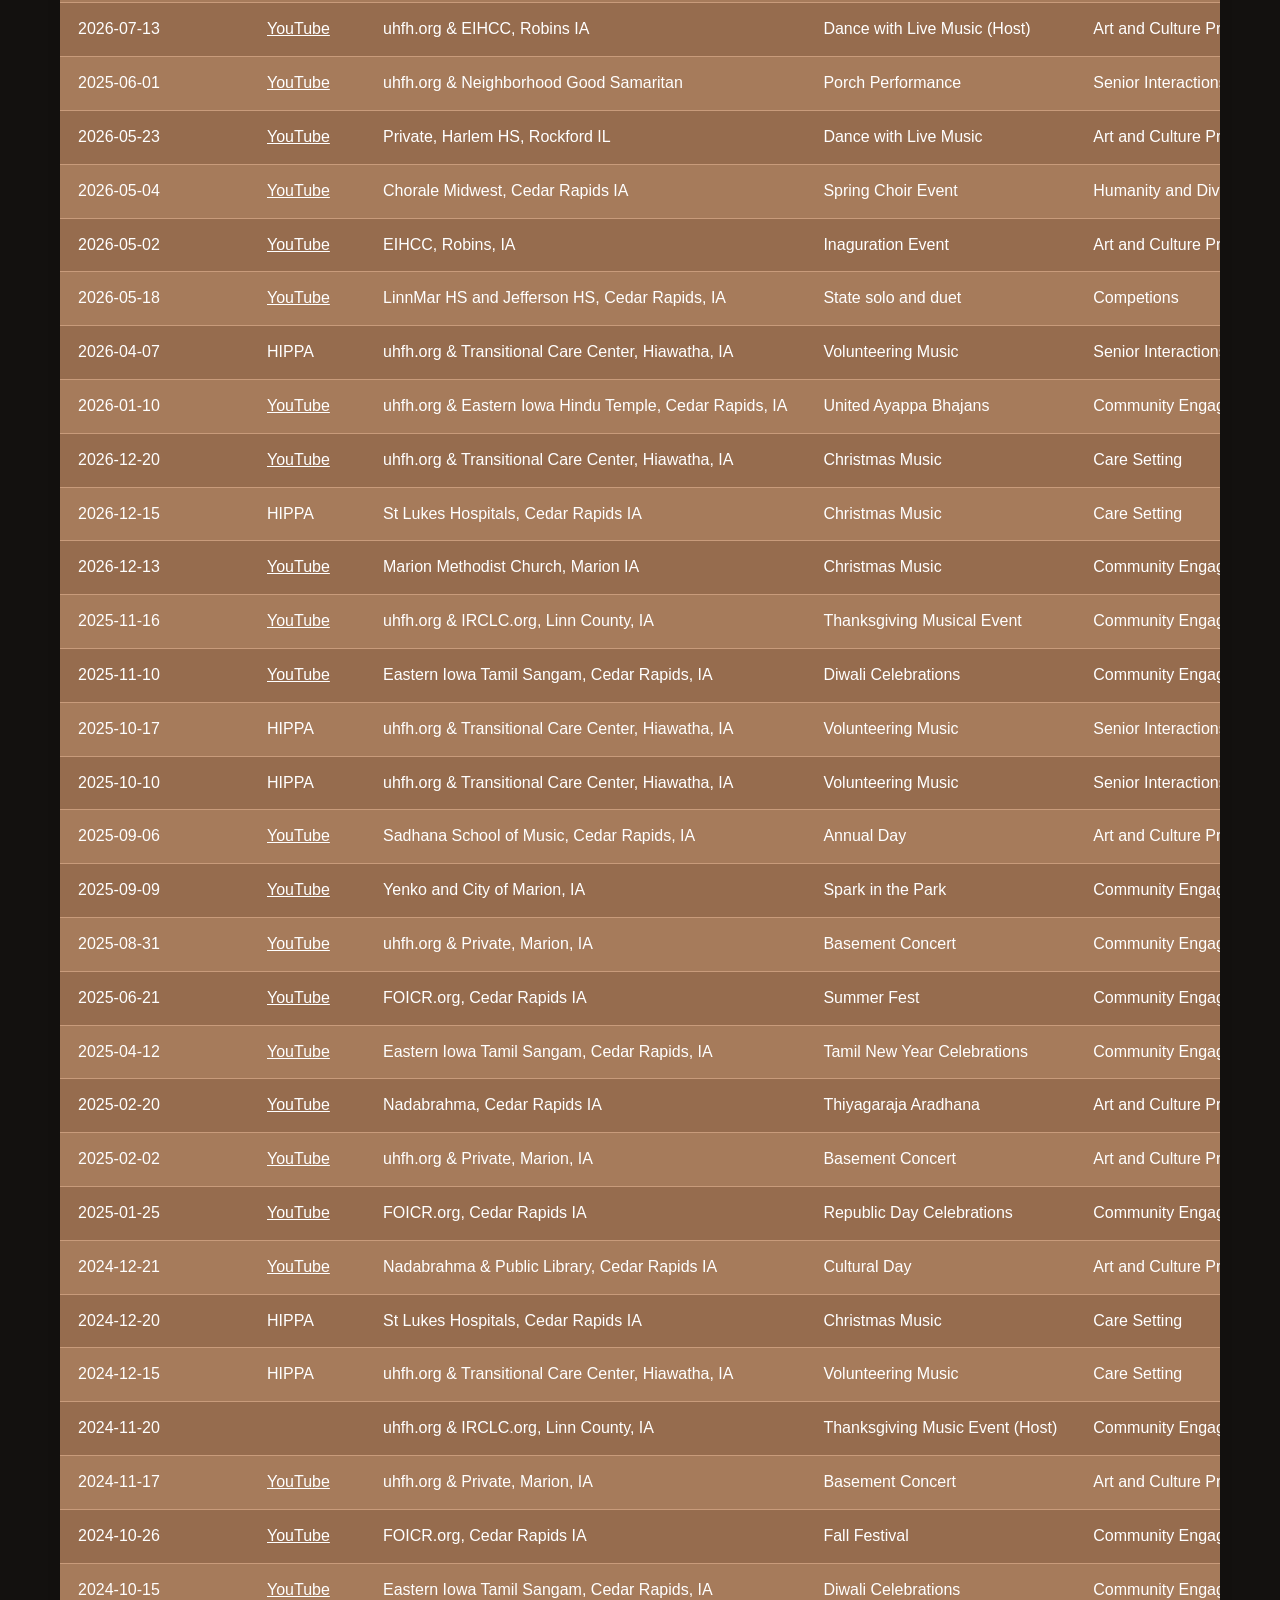
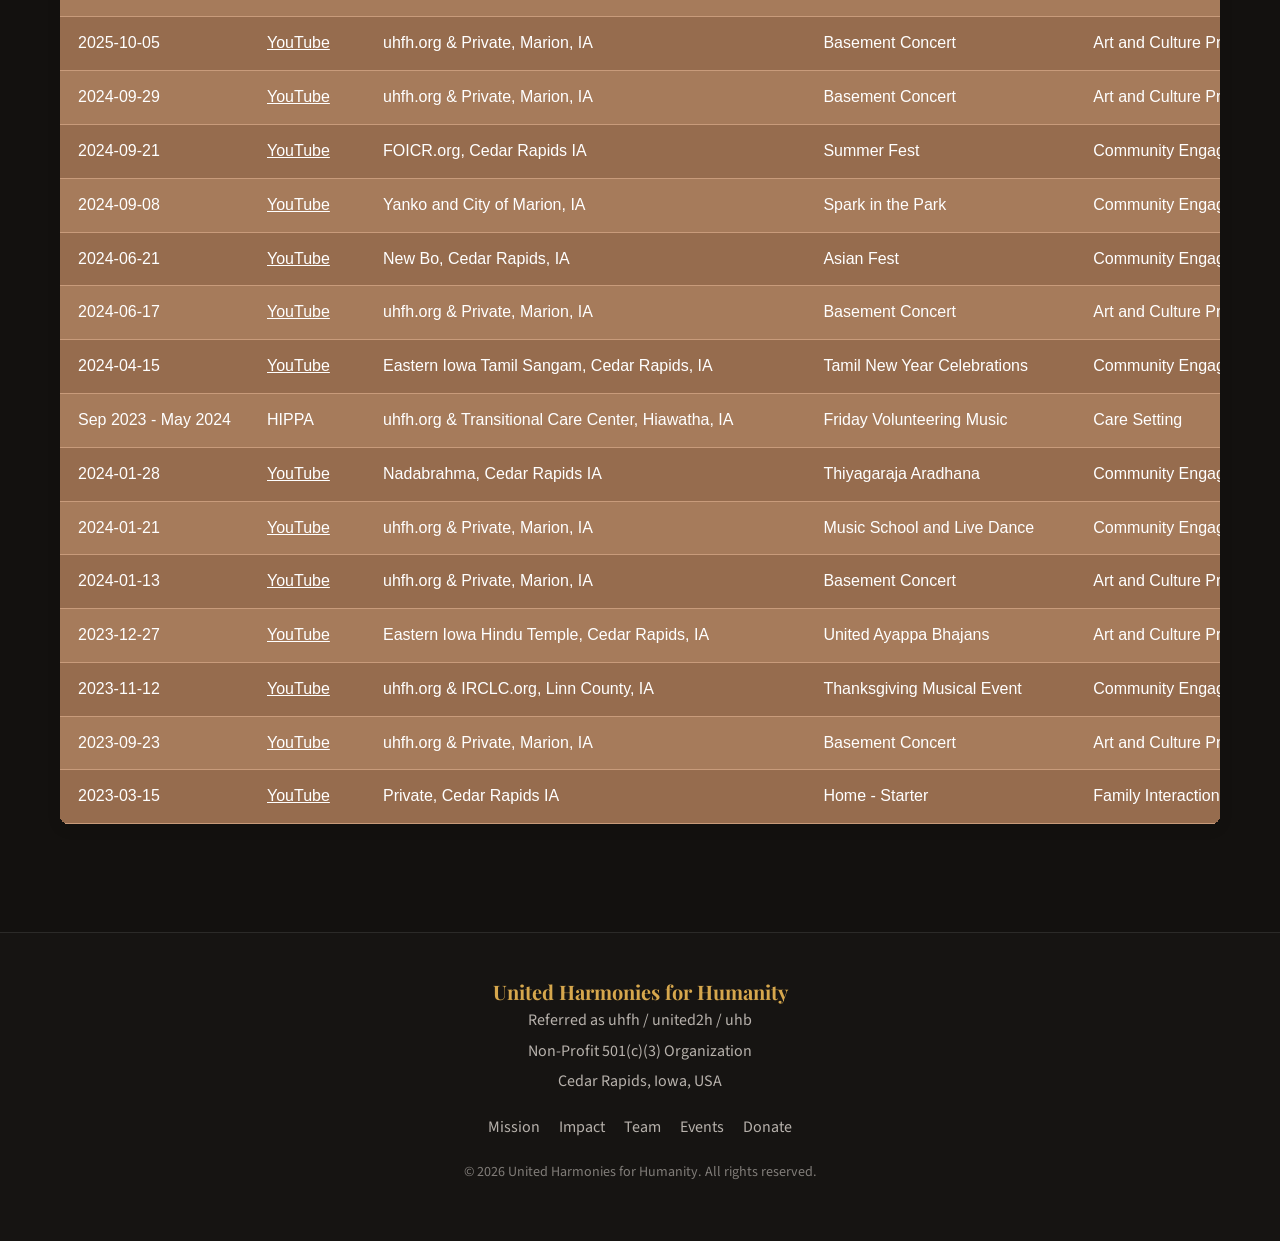
==== commit 85497896: "Update index.html Table updated" ====
--- a/index.html
+++ b/index.html
@@ -1038,376 +1038,376 @@
         <thead>
             <tr>
                 <th>Date</th>
+                <th>Links</th>
+                <th>Collaborators</th>
                 <th>Event</th>
-                <th>Organizers</th>
                 <th>Theme</th>
-                <th>Links</th>
             </tr>
         </thead>
         <tbody>
             <tr>
                 <td>2026-12-06</td>
+                <td>Coming Up</td>
+                <td>Sadhana School of Music, Cedar Rapids, IA</td>
                 <td>Annual Day</td>
+                <td>Art and Culture Promotion</td>
+            </tr>
+            <tr>
+                <td>2026-11-14</td>
+                <td>Coming Up</td>
+                <td><a href="https://campcourageous.org/about-us/" target="_blank">https://campcourageous.org</a></td>
+                <td>Camp Courageous</td>
+                <td>Care Setting</td>
+            </tr>
+            <tr>
+                <td>2026-09-13</td>
+                <td><a href="https://youtu.be/wGtIK1UdccE?si=UJW5v4nqiRm3bMU7" target="_blank">YouTube</a></td>
+                <td>Yenko.org and City of Marion, IA</td>
+                <td>Spark In the Park</td>
+                <td>Public Entertainment</td>
+            </tr>
+            <tr>
+                <td>2026-09-12</td>
+                <td>Coming Up</td>
+                <td>uhfh.org & Oaknoll Senior Living, Iowa City IA</td>
+                <td>Music Across Boundries</td>
+                <td>Care Setting</td>
+            </tr>
+            <tr>
+                <td>2026-08-22</td>
+                <td><a href="https://youtu.be/493uN3Gfjko" target="_blank">YouTube</a></td>
+                <td>uhfh.org & Stoney Point Senior Living , Cedar Rapids IA</td>
+                <td>Music Across Boundries</td>
+                <td>Senior Interactions</td>
+            </tr>
+            <tr>
+                <td>2026-08-12</td>
+                <td><a href="https://youtu.be/cHUnbGvrEfk" target="_blank">YouTube</a></td>
+                <td>uhfh.org & Oaknoll East Senior Living, Iowa City IA</td>
+                <td>Music Across Boundries</td>
+                <td>Senior Interactions</td>
+            </tr>
+            <tr>
+                <td>2026-07-26</td>
+                <td><a href="https://youtu.be/C3AIlMfO_kA" target="_blank">YouTube</a></td>
+                <td>uhfh.org & Cottage Grove , Cedar Rapids IA</td>
+                <td>Music Across Boundries</td>
+                <td>Senior Interactions</td>
+            </tr>
+            <tr>
+                <td>2026-07-13</td>
+                <td><a href="https://youtu.be/BMrQ2YwjMC8" target="_blank">YouTube</a></td>
+                <td>uhfh.org & EIHCC, Robins IA</td>
+                <td>Dance with Live Music (Host)</td>
+                <td>Art and Culture Promotion</td>
+            </tr>
+            <tr>
+                <td>2025-06-01</td>
+                <td><a href="https://youtu.be/HpHsjYtfI2A" target="_blank">YouTube</a></td>
+                <td>uhfh.org & Neighborhood Good Samaritan</td>
+                <td>Porch Performance</td>
+                <td>Senior Interactions</td>
+            </tr>
+            <tr>
+                <td>2026-05-23</td>
+                <td><a href="https://youtu.be/BMrQ2YwjMC8" target="_blank">YouTube</a></td>
+                <td>Private, Harlem HS, Rockford IL</td>
+                <td>Dance with Live Music</td>
+                <td>Art and Culture Promotion</td>
+            </tr>
+            <tr>
+                <td>2026-05-04</td>
+                <td><a href="https://youtu.be/SgoPqzpHv38?si=o0c2jhAkvkyd9q7-" target="_blank">YouTube</a></td>
+                <td>Chorale Midwest, Cedar Rapids IA</td>
+                <td>Spring Choir Event</td>
+                <td>Humanity and Diversity</td>
+            </tr>
+            <tr>
+                <td>2026-05-02</td>
+                <td><a href="https://youtu.be/nLD2A77QE5U" target="_blank">YouTube</a></td>
+                <td>EIHCC, Robins, IA</td>
+                <td>Inaguration Event</td>
+                <td>Art and Culture Promotion</td>
+            </tr>
+            <tr>
+                <td>2026-05-18</td>
+                <td><a href="https://youtu.be/1zATeHPi58I" target="_blank">YouTube</a></td>
+                <td>LinnMar HS and Jefferson HS, Cedar Rapids, IA</td>
+                <td>State solo and duet</td>
+                <td>Competions</td>
+            </tr>
+            <tr>
+                <td>2026-04-07</td>
+                <td>HIPPA</td>
+                <td>uhfh.org & Transitional Care Center, Hiawatha, IA</td>
+                <td>Volunteering Music</td>
+                <td>Senior Interactions</td>
+            </tr>
+            <tr>
+                <td>2026-01-10</td>
+                <td><a href="https://youtube.com/playlist?list=PLT2N3p0zFcZViwVDkjglT7eBAbpx30Auf&si=MxvZ0dxcY_POlqZA" target="_blank">YouTube</a></td>
+                <td>uhfh.org & Eastern Iowa Hindu Temple, Cedar Rapids, IA</td>
+                <td>United Ayappa Bhajans</td>
+                <td>Community Engagement</td>
+            </tr>
+            <tr>
+                <td>2026-12-20</td>
+                <td><a href="https://youtu.be/xkp4f5cCn6c" target="_blank">YouTube</a></td>
+                <td>uhfh.org & Transitional Care Center, Hiawatha, IA</td>
+                <td>Christmas Music</td>
+                <td>Care Setting</td>
+            </tr>
+            <tr>
+                <td>2026-12-15</td>
+                <td>HIPPA</td>
+                <td>St Lukes Hospitals, Cedar Rapids IA</td>
+                <td>Christmas Music</td>
+                <td>Care Setting</td>
+            </tr>
+            <tr>
+                <td>2026-12-13</td>
+                <td><a href="https://www.youtube.com/live/LvEtjSw6lSg?si=zdxzIXwdX75zu2pm" target="_blank">YouTube</a></td>
+                <td>Marion Methodist Church, Marion IA</td>
+                <td>Christmas Music</td>
+                <td>Community Engagement</td>
+            </tr>
+            <tr>
+                <td>2025-11-16</td>
+                <td><a href="https://youtu.be/0cAkGxhjtXA?si=NRf8Zt9JOY84Cksc" target="_blank">YouTube</a></td>
+                <td>uhfh.org & IRCLC.org, Linn County, IA</td>
+                <td>Thanksgiving Musical Event </td>
+                <td>Community Engagement</td>
+            </tr>
+            <tr>
+                <td>2025-11-10</td>
+                <td><a href="https://youtu.be/Rpg1jCaFRjY?si=TkgABEuw9_eBXlcf" target="_blank">YouTube</a></td>
+                <td>Eastern Iowa Tamil Sangam, Cedar Rapids, IA</td>
+                <td>Diwali Celebrations</td>
+                <td>Community Engagement</td>
+            </tr>
+            <tr>
+                <td>2025-10-17</td>
+                <td>HIPPA</td>
+                <td>uhfh.org & Transitional Care Center, Hiawatha, IA</td>
+                <td>Volunteering Music</td>
+                <td>Senior Interactions</td>
+            </tr>
+            <tr>
+                <td>2025-10-10</td>
+                <td>HIPPA</td>
+                <td>uhfh.org & Transitional Care Center, Hiawatha, IA</td>
+                <td>Volunteering Music</td>
+                <td>Senior Interactions</td>
+            </tr>
+            <tr>
+                <td>2025-09-06</td>
+                <td><a href="https://youtu.be/lnhYmzeEbjc" target="_blank">YouTube</a></td>
                 <td>Sadhana School of Music, Cedar Rapids, IA</td>
+                <td>Annual Day</td>
                 <td>Art and Culture Promotion</td>
-                <td>Coming Up</td>
-            </tr>
-            <tr>
-                <td>2026-11-14</td>
-                <td>Camp Courageous</td>
-                <td><a href="https://campcourageous.org/about-us/" target="_blank">https://campcourageous.org</a></td>
+            </tr>
+            <tr>
+                <td>2025-09-09</td>
+                <td><a href="https://youtu.be/jC66vbyIDGk?si=BjMdkqjW_Y53rwvS" target="_blank">YouTube</a></td>
+                <td>Yenko and City of Marion, IA</td>
+                <td>Spark in the Park</td>
+                <td>Community Engagement</td>
+            </tr>
+            <tr>
+                <td>2025-08-31</td>
+                <td><a href="https://youtu.be/lbOGZiwXv98" target="_blank">YouTube</a></td>
+                <td>uhfh.org & Private, Marion, IA</td>
+                <td>Basement Concert</td>
+                <td>Community Engagement</td>
+            </tr>
+            <tr>
+                <td>2025-06-21</td>
+                <td><a href="https://youtu.be/A9gt9GdGxnI" target="_blank">YouTube</a></td>
+                <td>FOICR.org, Cedar Rapids IA</td>
+                <td>Summer Fest</td>
+                <td>Community Engagement</td>
+            </tr>
+            <tr>
+                <td>2025-04-12</td>
+                <td><a href="https://youtu.be/j1LRTpoNA0M?si=XpBeCIgI2SJZ7BXs" target="_blank">YouTube</a></td>
+                <td>Eastern Iowa Tamil Sangam, Cedar Rapids, IA</td>
+                <td>Tamil New Year Celebrations</td>
+                <td>Community Engagement</td>
+            </tr>
+            <tr>
+                <td>2025-02-20</td>
+                <td><a href="https://youtu.be/0vLMZFQge9c?si=b2avTeE9hKV0ygtL" target="_blank">YouTube</a></td>
+                <td>Nadabrahma, Cedar Rapids IA</td>
+                <td>Thiyagaraja Aradhana</td>
+                <td>Art and Culture Promotion</td>
+            </tr>
+            <tr>
+                <td>2025-02-02</td>
+                <td><a href="https://www.youtube.com/live/D0phR5--p3I?si=xh5g_1yJ6_p24AsT" target="_blank">YouTube</a></td>
+                <td>uhfh.org & Private, Marion, IA</td>
+                <td>Basement Concert</td>
+                <td>Art and Culture Promotion</td>
+            </tr>
+            <tr>
+                <td>2025-01-25</td>
+                <td><a href="https://youtu.be/RPSvRGHr60U" target="_blank">YouTube</a></td>
+                <td>FOICR.org, Cedar Rapids IA</td>
+                <td>Republic Day Celebrations</td>
+                <td>Community Engagement</td>
+            </tr>
+            <tr>
+                <td>2024-12-21</td>
+                <td><a href="https://youtu.be/gu8LJkaZXoY?si=24IxESdVavibyVGi" target="_blank">YouTube</a></td>
+                <td>Nadabrahma & Public Library, Cedar Rapids IA</td>
+                <td>Cultural Day</td>
+                <td>Art and Culture Promotion</td>
+            </tr>
+            <tr>
+                <td>2024-12-20</td>
+                <td>HIPPA</td>
+                <td>St Lukes Hospitals, Cedar Rapids IA</td>
+                <td>Christmas Music</td>
                 <td>Care Setting</td>
-                <td>Coming Up</td>
-            </tr>
-            <tr>
-                <td>2026-09-13</td>
-                <td>Spark In the Park</td>
-                <td>Yenko.org and City of Marion, IA</td>
-                <td>Public Entertainment</td>
-                <td><a href="https://youtu.be/wGtIK1UdccE?si=UJW5v4nqiRm3bMU7" target="_blank">YouTube</a></td>
-            </tr>
-            <tr>
-                <td>2026-09-12</td>
-                <td>Music Across Boundries</td>
-                <td>uhfh.org & Oaknoll Senior Living, Iowa City IA</td>
+            </tr>
+            <tr>
+                <td>2024-12-15</td>
+                <td>HIPPA</td>
+                <td>uhfh.org & Transitional Care Center, Hiawatha, IA</td>
+                <td>Volunteering Music</td>
                 <td>Care Setting</td>
-                <td>Coming Up</td>
-            </tr>
-            <tr>
-                <td>2026-08-22</td>
-                <td>Music Across Boundries</td>
-                <td>uhfh.org & Stoney Point Senior Living , Cedar Rapids IA</td>
-                <td>Senior Interactions</td>
-                <td><a href="https://youtu.be/493uN3Gfjko" target="_blank">YouTube</a></td>
-            </tr>
-            <tr>
-                <td>2026-08-12</td>
-                <td>Music Across Boundries</td>
-                <td>uhfh.org & Oaknoll East Senior Living, Iowa City IA</td>
-                <td>Senior Interactions</td>
-                <td><a href="https://youtu.be/cHUnbGvrEfk" target="_blank">YouTube</a></td>
-            </tr>
-            <tr>
-                <td>2026-07-26</td>
-                <td>Music Across Boundries</td>
-                <td>uhfh.org & Cottage Grove , Cedar Rapids IA</td>
-                <td>Senior Interactions</td>
-                <td><a href="https://youtu.be/C3AIlMfO_kA" target="_blank">YouTube</a></td>
-            </tr>
-            <tr>
-                <td>2026-07-13</td>
-                <td>Dance with Live Music (Host)</td>
-                <td>uhfh.org & EIHCC, Robins IA</td>
+            </tr>
+            <tr>
+                <td>2024-11-20</td>
+                <td></td>
+                <td>uhfh.org & IRCLC.org, Linn County, IA</td>
+                <td>Thanksgiving Music Event (Host)</td>
+                <td>Community Engagement</td>
+            </tr>
+            <tr>
+                <td>2024-11-17</td>
+                <td><a href="https://youtu.be/cfVRorbqRww?si=2Ia2V5vv7iA8Xjvo" target="_blank">YouTube</a></td>
+                <td>uhfh.org & Private, Marion, IA</td>
+                <td>Basement Concert</td>
                 <td>Art and Culture Promotion</td>
-                <td><a href="https://youtu.be/BMrQ2YwjMC8" target="_blank">YouTube</a></td>
-            </tr>
-            <tr>
-                <td>2025-06-01</td>
-                <td>Porch Performance</td>
-                <td>uhfh.org & Neighborhood Good Samaritan</td>
-                <td>Senior Interactions</td>
-                <td><a href="https://youtu.be/HpHsjYtfI2A" target="_blank">YouTube</a></td>
-            </tr>
-            <tr>
-                <td>2026-05-23</td>
-                <td>Dance with Live Music</td>
-                <td>Private, Harlem HS, Rockford IL</td>
+            </tr>
+            <tr>
+                <td>2024-10-26</td>
+                <td><a href="https://youtu.be/0h3lZW83UlQ" target="_blank">YouTube</a></td>
+                <td>FOICR.org, Cedar Rapids IA</td>
+                <td>Fall Festival</td>
+                <td>Community Engagement</td>
+            </tr>
+            <tr>
+                <td>2024-10-15</td>
+                <td><a href="https://youtu.be/j1LRTpoNA0M" target="_blank">YouTube</a></td>
+                <td>Eastern Iowa Tamil Sangam, Cedar Rapids, IA</td>
+                <td>Diwali Celebrations</td>
+                <td>Community Engagement</td>
+            </tr>
+            <tr>
+                <td>2025-10-05</td>
+                <td><a href="https://youtu.be/s6I9suuMFf0?si=TdfNNSw9VrKMwWvo" target="_blank">YouTube</a></td>
+                <td>uhfh.org & Private, Marion, IA</td>
+                <td>Basement Concert</td>
                 <td>Art and Culture Promotion</td>
-                <td><a href="https://youtu.be/BMrQ2YwjMC8" target="_blank">YouTube</a></td>
-            </tr>
-            <tr>
-                <td>2026-05-04</td>
-                <td>Spring Choir Event</td>
-                <td>Chorale Midwest, Cedar Rapids IA</td>
-                <td>Humanity and Diversity</td>
-                <td><a href="https://youtu.be/SgoPqzpHv38?si=o0c2jhAkvkyd9q7-" target="_blank">YouTube</a></td>
-            </tr>
-            <tr>
-                <td>2026-05-02</td>
-                <td>Inaguration Event</td>
-                <td>EIHCC, Robins, IA</td>
+            </tr>
+            <tr>
+                <td>2024-09-29</td>
+                <td><a href="https://youtu.be/0TVqj9kggpU?si=Hk9hYxcDzFMFHt44" target="_blank">YouTube</a></td>
+                <td>uhfh.org & Private, Marion, IA</td>
+                <td>Basement Concert</td>
                 <td>Art and Culture Promotion</td>
-                <td><a href="https://youtu.be/nLD2A77QE5U" target="_blank">YouTube</a></td>
-            </tr>
-            <tr>
-                <td>2026-05-18</td>
-                <td>State solo and duet</td>
-                <td>LinnMar HS and Jefferson HS, Cedar Rapids, IA</td>
-                <td>Competions</td>
-                <td><a href="https://youtu.be/1zATeHPi58I" target="_blank">YouTube</a></td>
-            </tr>
-            <tr>
-                <td>2026-04-07</td>
-                <td>Volunteering Music</td>
+            </tr>
+            <tr>
+                <td>2024-09-21</td>
+                <td><a href="https://youtu.be/RPSvRGHr60U?si=KEIDWyc1sGDjNjw_" target="_blank">YouTube</a></td>
+                <td>FOICR.org, Cedar Rapids IA</td>
+                <td>Summer Fest</td>
+                <td>Community Engagement</td>
+            </tr>
+            <tr>
+                <td>2024-09-08</td>
+                <td><a href="https://youtu.be/jC66vbyIDGk" target="_blank">YouTube</a></td>
+                <td>Yanko and City of Marion, IA</td>
+                <td>Spark in the Park</td>
+                <td>Community Engagement</td>
+            </tr>
+            <tr>
+                <td>2024-06-21</td>
+                <td><a href="https://youtu.be/rzO-jGB3J0E?si=sy2VbYKOJjqA6alt" target="_blank">YouTube</a></td>
+                <td>New Bo, Cedar Rapids, IA</td>
+                <td>Asian Fest</td>
+                <td>Community Engagement</td>
+            </tr>
+            <tr>
+                <td>2024-06-17</td>
+                <td><a href="https://youtu.be/Z4HTe0tXY2Y?si=ECcfPomHEO-tye6E" target="_blank">YouTube</a></td>
+                <td>uhfh.org & Private, Marion, IA</td>
+                <td>Basement Concert</td>
+                <td>Art and Culture Promotion</td>
+            </tr>
+            <tr>
+                <td>2024-04-15</td>
+                <td><a href="https://youtu.be/aghwS96_91g?si=uoUmrS4Xt39gQC3g" target="_blank">YouTube</a></td>
+                <td>Eastern Iowa Tamil Sangam, Cedar Rapids, IA</td>
+                <td>Tamil New Year Celebrations</td>
+                <td>Community Engagement</td>
+            </tr>
+            <tr>
+                <td>Sep 2023 - May 2024</td>
+                <td>HIPPA</td>
                 <td>uhfh.org & Transitional Care Center, Hiawatha, IA</td>
-                <td>Senior Interactions</td>
-                <td>HIPPA</td>
-            </tr>
-            <tr>
-                <td>2026-01-10</td>
+                <td>Friday Volunteering Music</td>
+                <td>Care Setting</td>
+            </tr>
+            <tr>
+                <td>2024-01-28</td>
+                <td><a href="https://www.youtube.com/live/D0phR5--p3I?si=xh5g_1yJ6_p24AsT" target="_blank">YouTube</a></td>
+                <td>Nadabrahma, Cedar Rapids IA</td>
+                <td>Thiyagaraja Aradhana</td>
+                <td>Community Engagement</td>
+            </tr>
+            <tr>
+                <td>2024-01-21</td>
+                <td><a href="https://youtube.com/live/SEAyKplFvHw" target="_blank">YouTube</a></td>
+                <td>uhfh.org & Private, Marion, IA</td>
+                <td>Music School and Live Dance</td>
+                <td>Community Engagement</td>
+            </tr>
+            <tr>
+                <td>2024-01-13</td>
+                <td><a href="https://www.youtube.com/live/fXbSPKfC99I?si=nUk-T3DV42ZyR12p" target="_blank">YouTube</a></td>
+                <td>uhfh.org & Private, Marion, IA</td>
+                <td>Basement Concert</td>
+                <td>Art and Culture Promotion</td>
+            </tr>
+            <tr>
+                <td>2023-12-27</td>
+                <td><a href="https://youtu.be/yBGkQ3FgOfY?si=aiNj6peltLR5wGeO" target="_blank">YouTube</a></td>
+                <td>Eastern Iowa Hindu Temple, Cedar Rapids, IA</td>
                 <td>United Ayappa Bhajans</td>
-                <td>uhfh.org & Eastern Iowa Hindu Temple, Cedar Rapids, IA</td>
-                <td>Community Engagement</td>
-                <td><a href="https://youtube.com/playlist?list=PLT2N3p0zFcZViwVDkjglT7eBAbpx30Auf&si=MxvZ0dxcY_POlqZA" target="_blank">YouTube</a></td>
-            </tr>
-            <tr>
-                <td>2026-12-20</td>
-                <td>Christmas Music</td>
-                <td>uhfh.org & Transitional Care Center, Hiawatha, IA</td>
-                <td>Care Setting</td>
-                <td><a href="https://youtu.be/xkp4f5cCn6c" target="_blank">YouTube</a></td>
-            </tr>
-            <tr>
-                <td>2026-12-15</td>
-                <td>Christmas Music</td>
-                <td>St Lukes Hospitals, Cedar Rapids IA</td>
-                <td>Care Setting</td>
-                <td>HIPPA</td>
-            </tr>
-            <tr>
-                <td>2026-12-13</td>
-                <td>Christmas Music</td>
-                <td>Marion Methodist Church, Marion IA</td>
-                <td>Community Engagement</td>
-                <td><a href="https://www.youtube.com/live/LvEtjSw6lSg?si=zdxzIXwdX75zu2pm" target="_blank">YouTube</a></td>
-            </tr>
-            <tr>
-                <td>2025-11-16</td>
-                <td>Thanksgiving Musical Event </td>
+                <td>Art and Culture Promotion</td>
+            </tr>
+            <tr>
+                <td>2023-11-12</td>
+                <td><a href="https://youtu.be/RllmrhTXthI" target="_blank">YouTube</a></td>
                 <td>uhfh.org & IRCLC.org, Linn County, IA</td>
-                <td>Community Engagement</td>
-                <td><a href="https://youtu.be/0cAkGxhjtXA?si=NRf8Zt9JOY84Cksc" target="_blank">YouTube</a></td>
-            </tr>
-            <tr>
-                <td>2025-11-10</td>
-                <td>Diwali Celebrations</td>
-                <td>Eastern Iowa Tamil Sangam, Cedar Rapids, IA</td>
-                <td>Community Engagement</td>
-                <td><a href="https://youtu.be/Rpg1jCaFRjY?si=TkgABEuw9_eBXlcf" target="_blank">YouTube</a></td>
-            </tr>
-            <tr>
-                <td>2025-10-17</td>
-                <td>Volunteering Music</td>
-                <td>uhfh.org & Transitional Care Center, Hiawatha, IA</td>
-                <td>Senior Interactions</td>
-                <td>HIPPA</td>
-            </tr>
-            <tr>
-                <td>2025-10-10</td>
-                <td>Volunteering Music</td>
-                <td>uhfh.org & Transitional Care Center, Hiawatha, IA</td>
-                <td>Senior Interactions</td>
-                <td>HIPPA</td>
-            </tr>
-            <tr>
-                <td>2025-09-06</td>
-                <td>Annual Day</td>
-                <td>Sadhana School of Music, Cedar Rapids, IA</td>
+                <td>Thanksgiving Musical Event</td>
+                <td>Community Engagement</td>
+            </tr>
+            <tr>
+                <td>2023-09-23</td>
+                <td><a href="https://youtu.be/IhoXzXevgY0" target="_blank">YouTube</a></td>
+                <td>uhfh.org & Private, Marion, IA</td>
+                <td>Basement Concert</td>
                 <td>Art and Culture Promotion</td>
-                <td><a href="https://youtu.be/lnhYmzeEbjc" target="_blank">YouTube</a></td>
-            </tr>
-            <tr>
-                <td>2025-09-09</td>
-                <td>Spark in the Park</td>
-                <td>Yenko and City of Marion, IA</td>
-                <td>Community Engagement</td>
-                <td><a href="https://youtu.be/jC66vbyIDGk?si=BjMdkqjW_Y53rwvS" target="_blank">YouTube</a></td>
-            </tr>
-            <tr>
-                <td>2025-08-31</td>
-                <td>Basement Concert</td>
-                <td>uhfh.org & Private, Marion, IA</td>
-                <td>Community Engagement</td>
-                <td><a href="https://youtu.be/lbOGZiwXv98" target="_blank">YouTube</a></td>
-            </tr>
-            <tr>
-                <td>2025-06-21</td>
-                <td>Summer Fest</td>
-                <td>FOICR.org, Cedar Rapids IA</td>
-                <td>Community Engagement</td>
-                <td><a href="https://youtu.be/A9gt9GdGxnI" target="_blank">YouTube</a></td>
-            </tr>
-            <tr>
-                <td>2025-04-12</td>
-                <td>Tamil New Year Celebrations</td>
-                <td>Eastern Iowa Tamil Sangam, Cedar Rapids, IA</td>
-                <td>Community Engagement</td>
-                <td><a href="https://youtu.be/j1LRTpoNA0M?si=XpBeCIgI2SJZ7BXs" target="_blank">YouTube</a></td>
-            </tr>
-            <tr>
-                <td>2025-02-20</td>
-                <td>Thiyagaraja Aradhana</td>
-                <td>Nadabrahma, Cedar Rapids IA</td>
-                <td>Art and Culture Promotion</td>
-                <td><a href="https://youtu.be/0vLMZFQge9c?si=b2avTeE9hKV0ygtL" target="_blank">YouTube</a></td>
-            </tr>
-            <tr>
-                <td>2025-02-02</td>
-                <td>Basement Concert</td>
-                <td>uhfh.org & Private, Marion, IA</td>
-                <td>Art and Culture Promotion</td>
-                <td><a href="https://www.youtube.com/live/D0phR5--p3I?si=xh5g_1yJ6_p24AsT" target="_blank">YouTube</a></td>
-            </tr>
-            <tr>
-                <td>2025-01-25</td>
-                <td>Republic Day Celebrations</td>
-                <td>FOICR.org, Cedar Rapids IA</td>
-                <td>Community Engagement</td>
-                <td><a href="https://youtu.be/RPSvRGHr60U" target="_blank">YouTube</a></td>
-            </tr>
-            <tr>
-                <td>2024-12-21</td>
-                <td>Cultural Day</td>
-                <td>Nadabrahma & Public Library, Cedar Rapids IA</td>
-                <td>Art and Culture Promotion</td>
-                <td><a href="https://youtu.be/gu8LJkaZXoY?si=24IxESdVavibyVGi" target="_blank">YouTube</a></td>
-            </tr>
-            <tr>
-                <td>2024-12-20</td>
-                <td>Christmas Music</td>
-                <td>St Lukes Hospitals, Cedar Rapids IA</td>
-                <td>Care Setting</td>
-                <td>HIPPA</td>
-            </tr>
-            <tr>
-                <td>2024-12-15</td>
-                <td>Volunteering Music</td>
-                <td>uhfh.org & Transitional Care Center, Hiawatha, IA</td>
-                <td>Care Setting</td>
-                <td>HIPPA</td>
-            </tr>
-            <tr>
-                <td>2024-11-20</td>
-                <td>Thanksgiving Music Event (Host)</td>
-                <td>uhfh.org & IRCLC.org, Linn County, IA</td>
-                <td>Community Engagement</td>
-                <td></td>
-            </tr>
-            <tr>
-                <td>2024-11-17</td>
-                <td>Basement Concert</td>
-                <td>uhfh.org & Private, Marion, IA</td>
-                <td>Art and Culture Promotion</td>
-                <td><a href="https://youtu.be/cfVRorbqRww?si=2Ia2V5vv7iA8Xjvo" target="_blank">YouTube</a></td>
-            </tr>
-            <tr>
-                <td>2024-10-26</td>
-                <td>Fall Festival</td>
-                <td>FOICR.org, Cedar Rapids IA</td>
-                <td>Community Engagement</td>
-                <td><a href="https://youtu.be/0h3lZW83UlQ" target="_blank">YouTube</a></td>
-            </tr>
-            <tr>
-                <td>2024-10-15</td>
-                <td>Diwali Celebrations</td>
-                <td>Eastern Iowa Tamil Sangam, Cedar Rapids, IA</td>
-                <td>Community Engagement</td>
-                <td><a href="https://youtu.be/j1LRTpoNA0M" target="_blank">YouTube</a></td>
-            </tr>
-            <tr>
-                <td>2025-10-05</td>
-                <td>Basement Concert</td>
-                <td>uhfh.org & Private, Marion, IA</td>
-                <td>Art and Culture Promotion</td>
-                <td><a href="https://youtu.be/s6I9suuMFf0?si=TdfNNSw9VrKMwWvo" target="_blank">YouTube</a></td>
-            </tr>
-            <tr>
-                <td>2024-09-29</td>
-                <td>Basement Concert</td>
-                <td>uhfh.org & Private, Marion, IA</td>
-                <td>Art and Culture Promotion</td>
-                <td><a href="https://youtu.be/0TVqj9kggpU?si=Hk9hYxcDzFMFHt44" target="_blank">YouTube</a></td>
-            </tr>
-            <tr>
-                <td>2024-09-21</td>
-                <td>Summer Fest</td>
-                <td>FOICR.org, Cedar Rapids IA</td>
-                <td>Community Engagement</td>
-                <td><a href="https://youtu.be/RPSvRGHr60U?si=KEIDWyc1sGDjNjw_" target="_blank">YouTube</a></td>
-            </tr>
-            <tr>
-                <td>2024-09-08</td>
-                <td>Spark in the Park</td>
-                <td>Yanko and City of Marion, IA</td>
-                <td>Community Engagement</td>
-                <td><a href="https://youtu.be/jC66vbyIDGk" target="_blank">YouTube</a></td>
-            </tr>
-            <tr>
-                <td>2024-06-21</td>
-                <td>Asian Fest</td>
-                <td>New Bo, Cedar Rapids, IA</td>
-                <td>Community Engagement</td>
-                <td><a href="https://youtu.be/rzO-jGB3J0E?si=sy2VbYKOJjqA6alt" target="_blank">YouTube</a></td>
-            </tr>
-            <tr>
-                <td>2024-06-17</td>
-                <td>Basement Concert</td>
-                <td>uhfh.org & Private, Marion, IA</td>
-                <td>Art and Culture Promotion</td>
-                <td><a href="https://youtu.be/Z4HTe0tXY2Y?si=ECcfPomHEO-tye6E" target="_blank">YouTube</a></td>
-            </tr>
-            <tr>
-                <td>2024-04-15</td>
-                <td>Tamil New Year Celebrations</td>
-                <td>Eastern Iowa Tamil Sangam, Cedar Rapids, IA</td>
-                <td>Community Engagement</td>
-                <td><a href="https://youtu.be/aghwS96_91g?si=uoUmrS4Xt39gQC3g" target="_blank">YouTube</a></td>
-            </tr>
-            <tr>
-                <td>Sep 2023 - May 2024</td>
-                <td>Friday Volunteering Music</td>
-                <td>uhfh.org & Transitional Care Center, Hiawatha, IA</td>
-                <td>Care Setting</td>
-                <td>HIPPA</td>
-            </tr>
-            <tr>
-                <td>2024-01-28</td>
-                <td>Thiyagaraja Aradhana</td>
-                <td>Nadabrahma, Cedar Rapids IA</td>
-                <td>Community Engagement</td>
-                <td><a href="https://www.youtube.com/live/D0phR5--p3I?si=xh5g_1yJ6_p24AsT" target="_blank">YouTube</a></td>
-            </tr>
-            <tr>
-                <td>2024-01-21</td>
-                <td>Music School and Live Dance</td>
-                <td>uhfh.org & Private, Marion, IA</td>
-                <td>Community Engagement</td>
-                <td><a href="https://youtube.com/live/SEAyKplFvHw" target="_blank">YouTube</a></td>
-            </tr>
-            <tr>
-                <td>2024-01-13</td>
-                <td>Basement Concert</td>
-                <td>uhfh.org & Private, Marion, IA</td>
-                <td>Art and Culture Promotion</td>
-                <td><a href="https://www.youtube.com/live/fXbSPKfC99I?si=nUk-T3DV42ZyR12p" target="_blank">YouTube</a></td>
-            </tr>
-            <tr>
-                <td>2023-12-27</td>
-                <td>United Ayappa Bhajans</td>
-                <td>Eastern Iowa Hindu Temple, Cedar Rapids, IA</td>
-                <td>Art and Culture Promotion</td>
-                <td><a href="https://youtu.be/yBGkQ3FgOfY?si=aiNj6peltLR5wGeO" target="_blank">YouTube</a></td>
-            </tr>
-            <tr>
-                <td>2023-11-12</td>
-                <td>Thanksgiving Musical Event</td>
-                <td>uhfh.org & IRCLC.org, Linn County, IA</td>
-                <td>Community Engagement</td>
-                <td><a href="https://youtu.be/RllmrhTXthI" target="_blank">YouTube</a></td>
-            </tr>
-            <tr>
-                <td>2023-09-23</td>
-                <td>Basement Concert</td>
-                <td>uhfh.org & Private, Marion, IA</td>
-                <td>Art and Culture Promotion</td>
-                <td><a href="https://youtu.be/IhoXzXevgY0" target="_blank">YouTube</a></td>
             </tr>
             <tr>
                 <td>2023-03-15</td>
+                <td><a href="https://youtu.be/YIKvacR6iro" target="_blank">YouTube</a></td>
+                <td>Private, Cedar Rapids IA</td>
                 <td>Home - Starter</td>
-                <td>Private, Cedar Rapids IA</td>
                 <td>Family Interactions</td>
-                <td><a href="https://youtu.be/YIKvacR6iro" target="_blank">YouTube</a></td>
             </tr>
         </tbody>
     </table>
